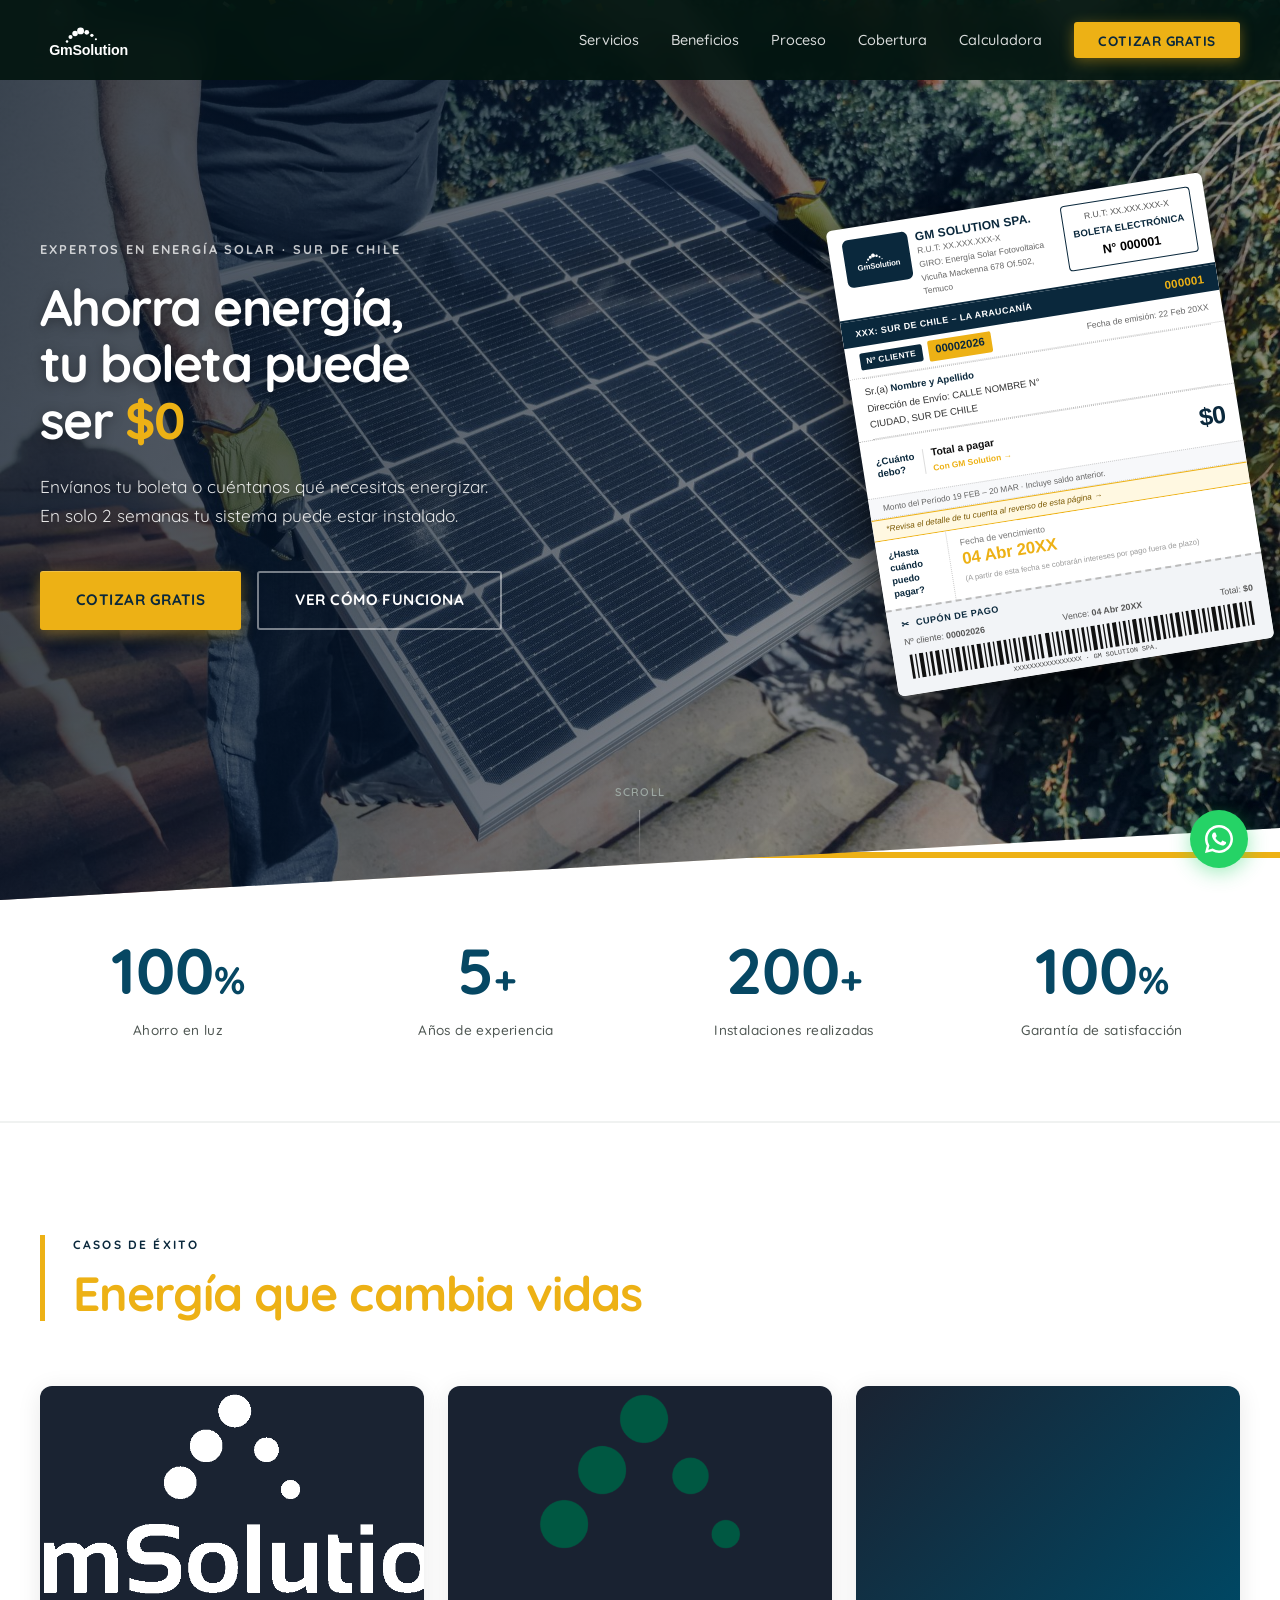
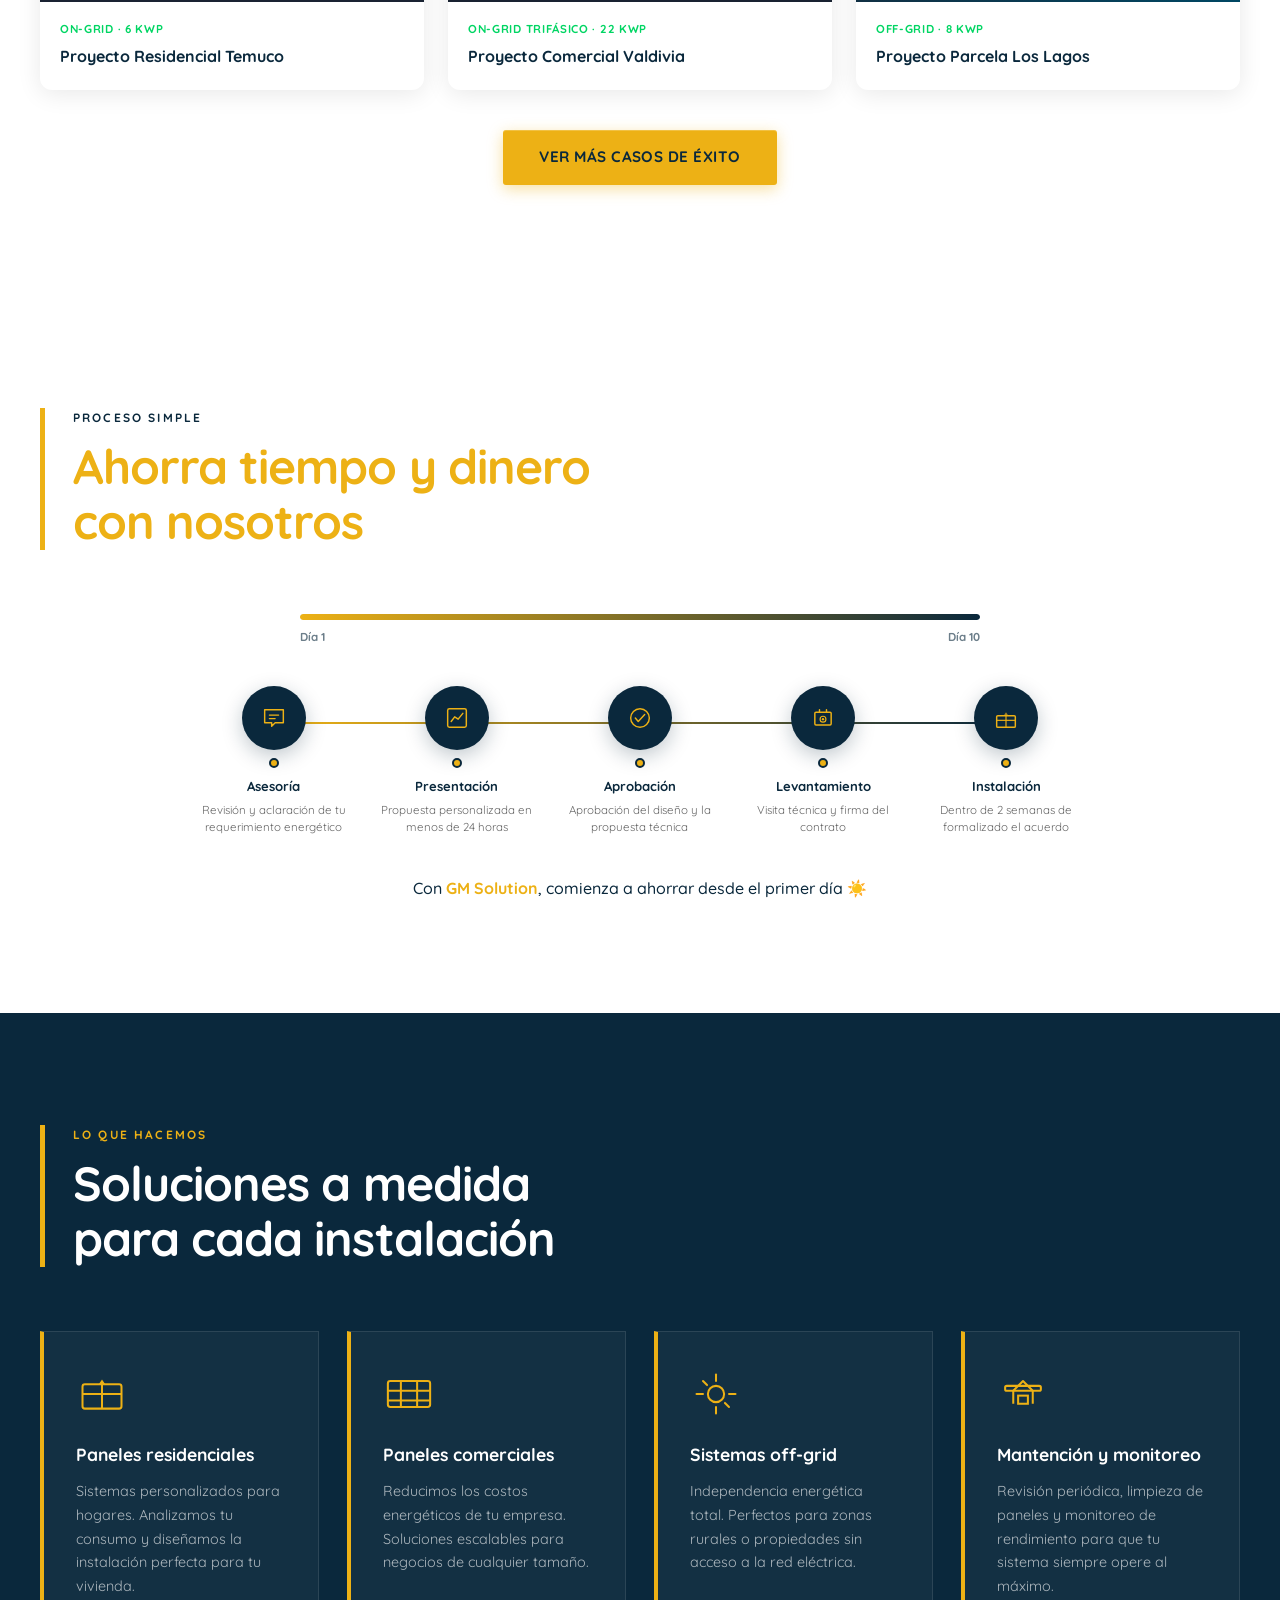
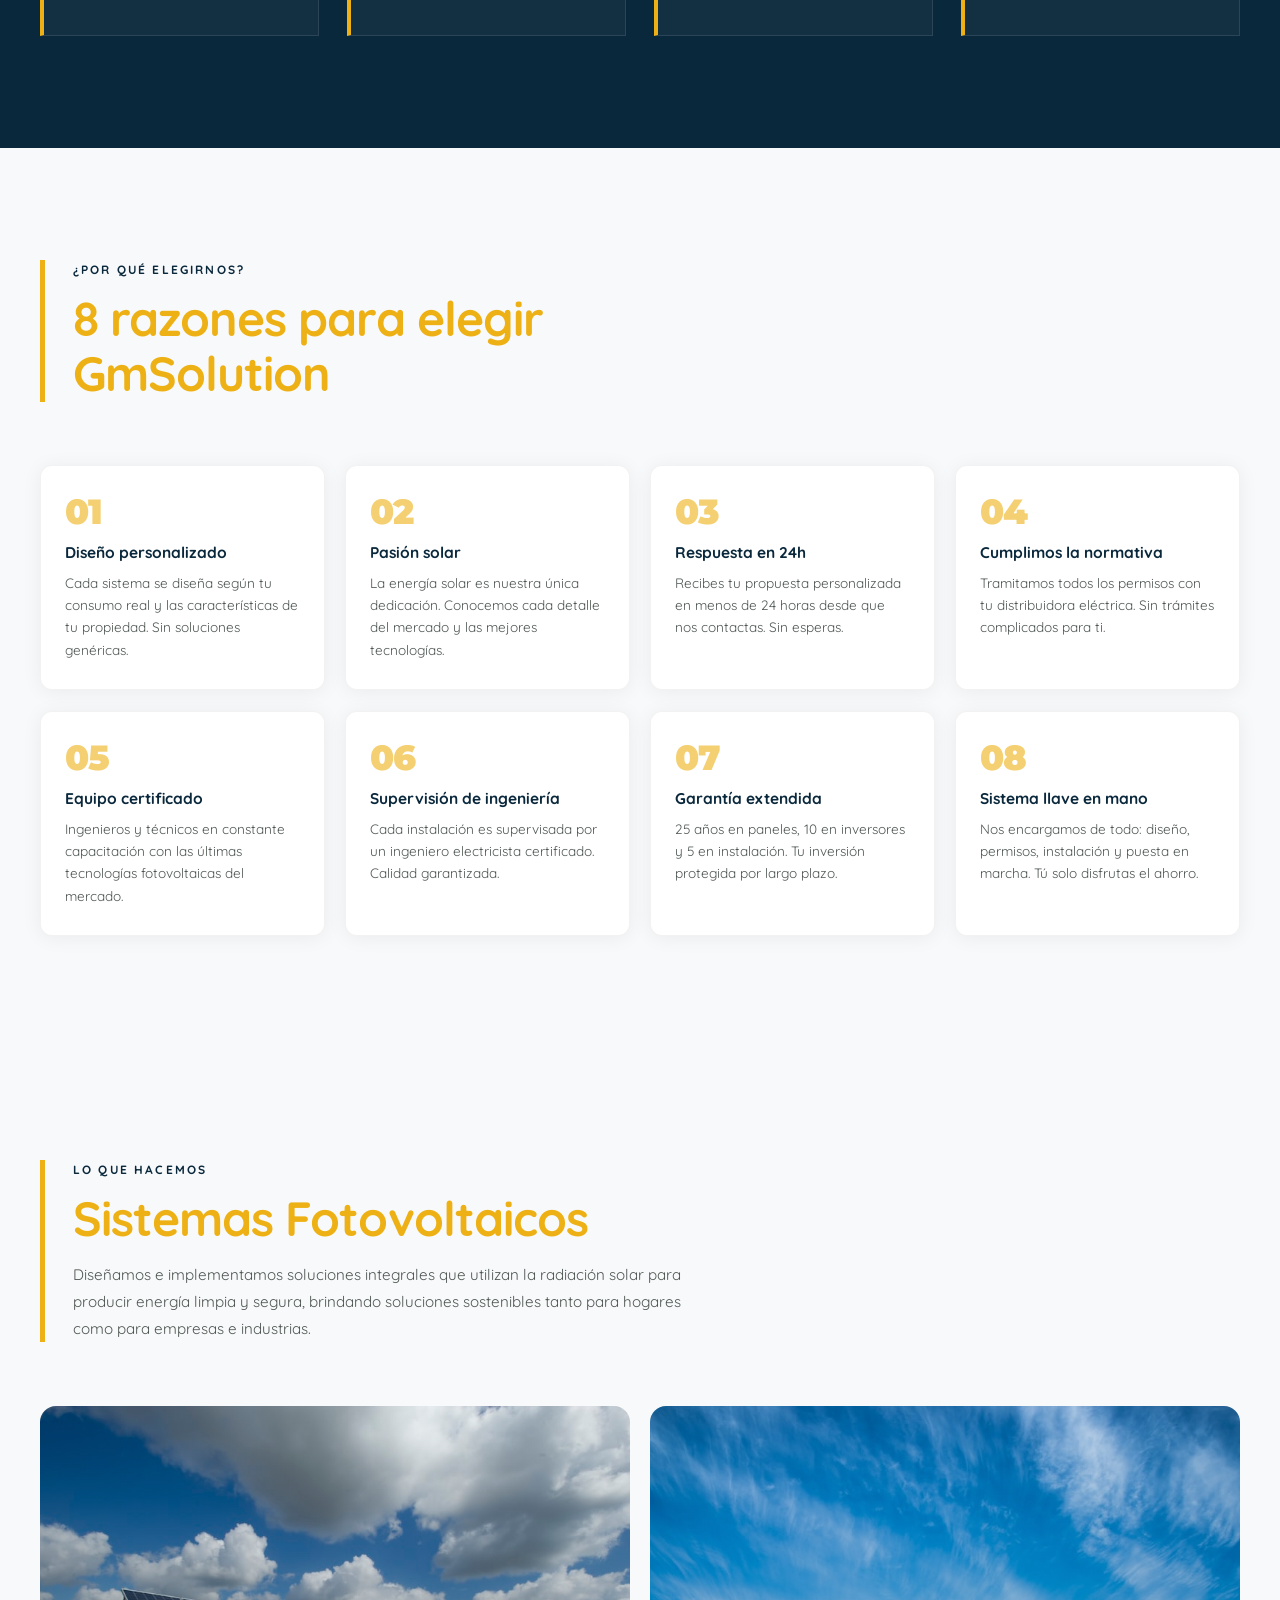
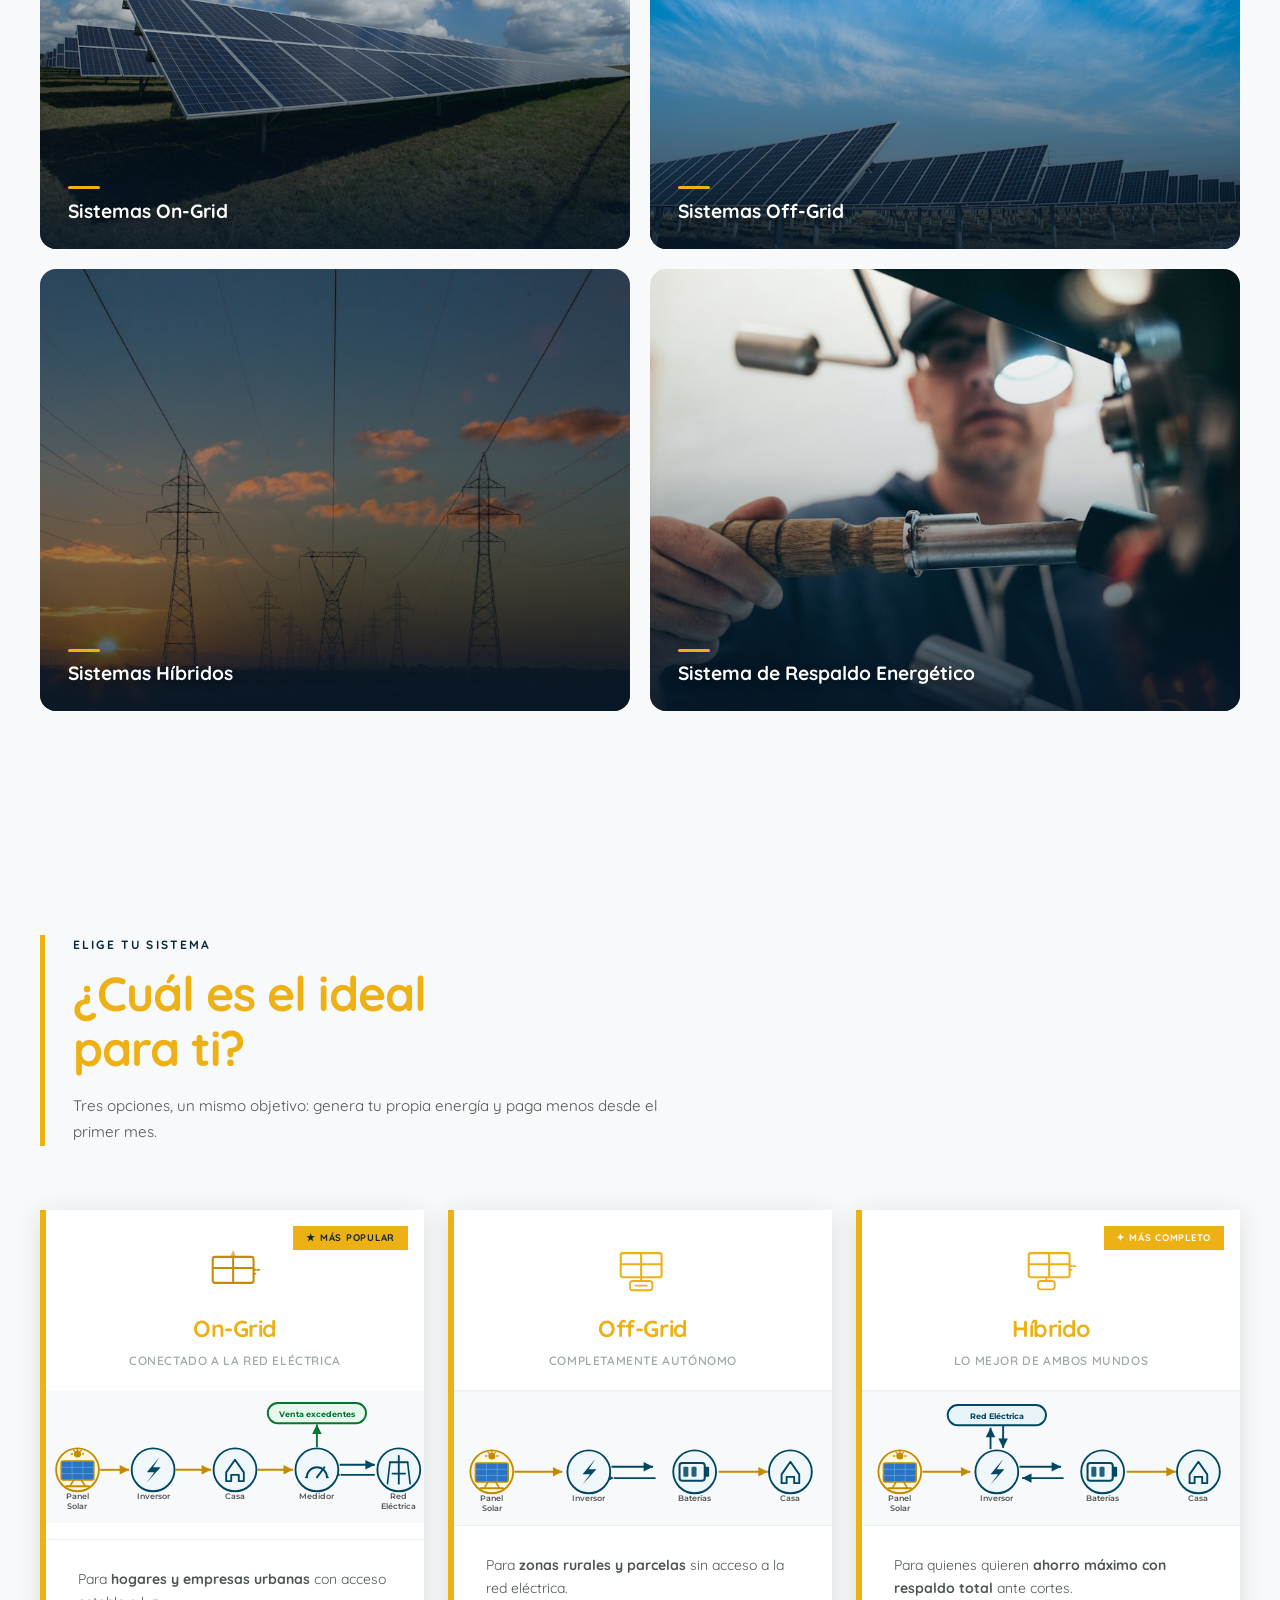
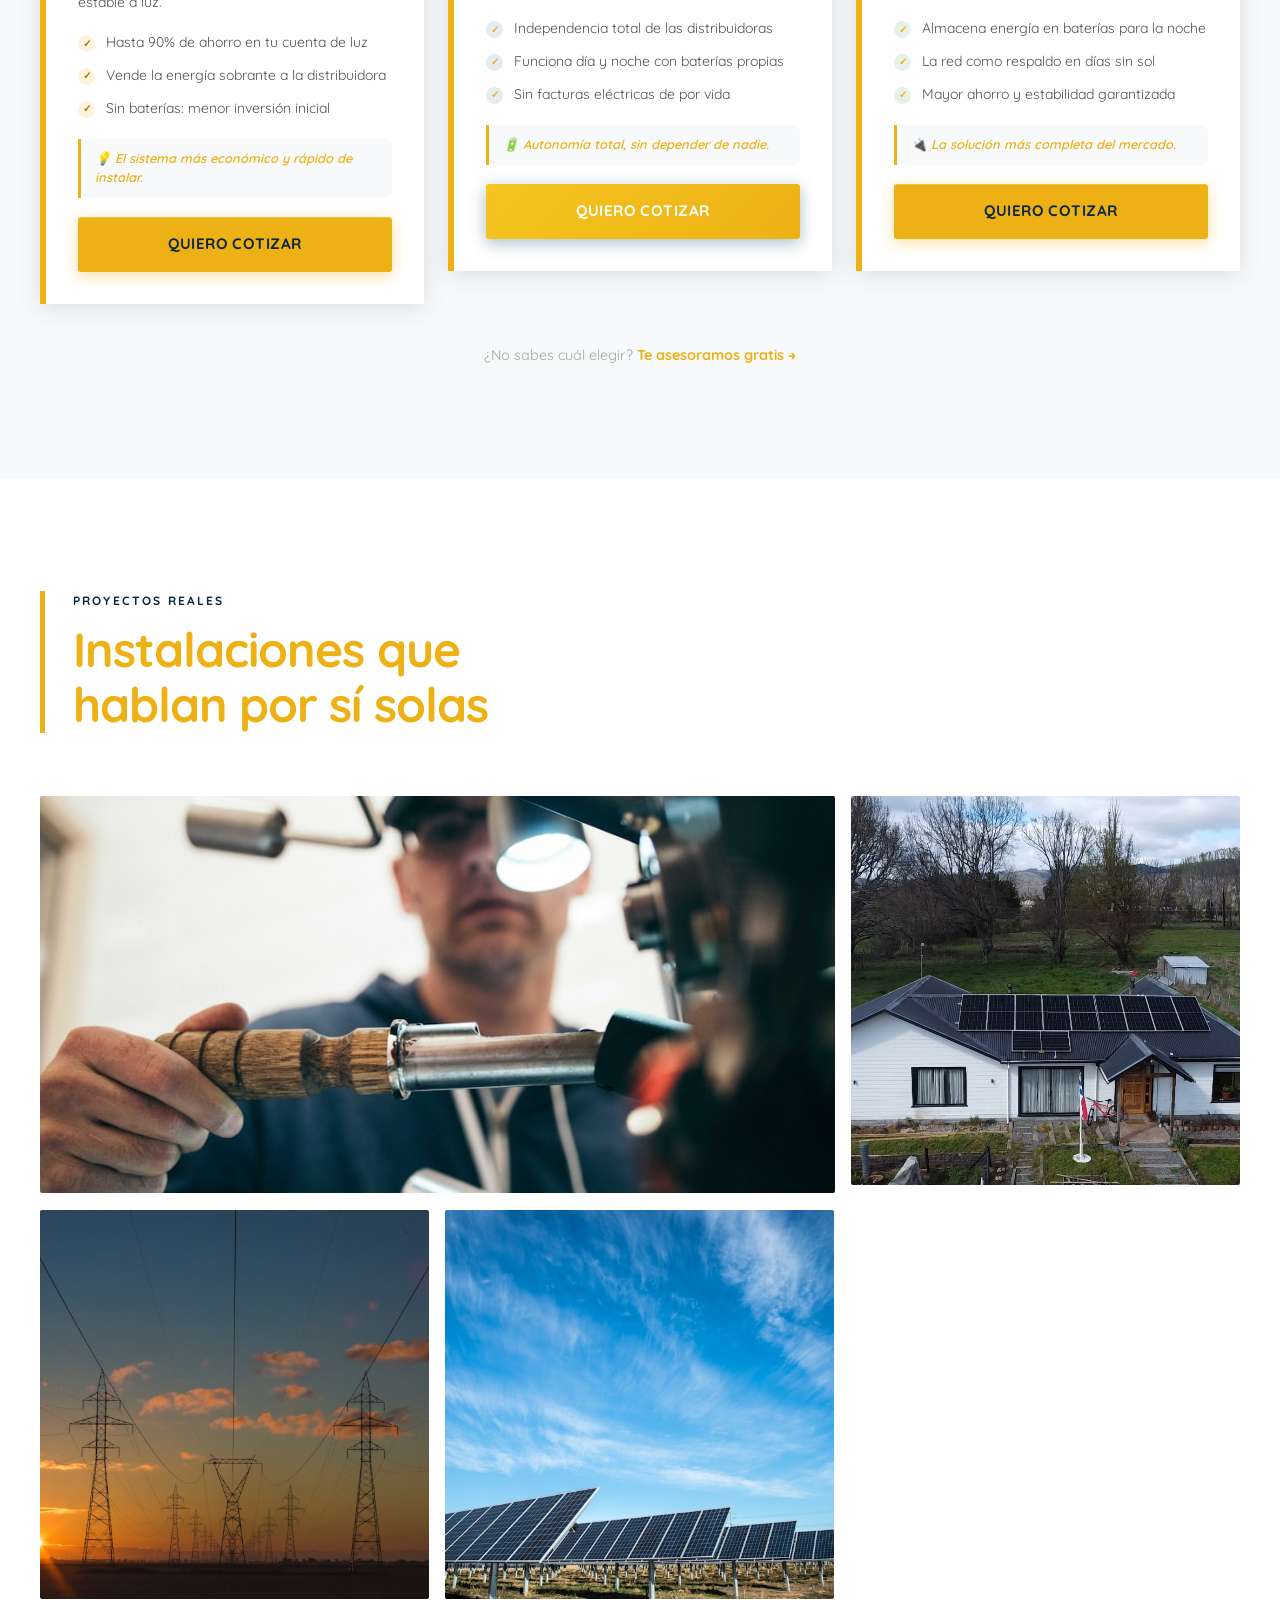
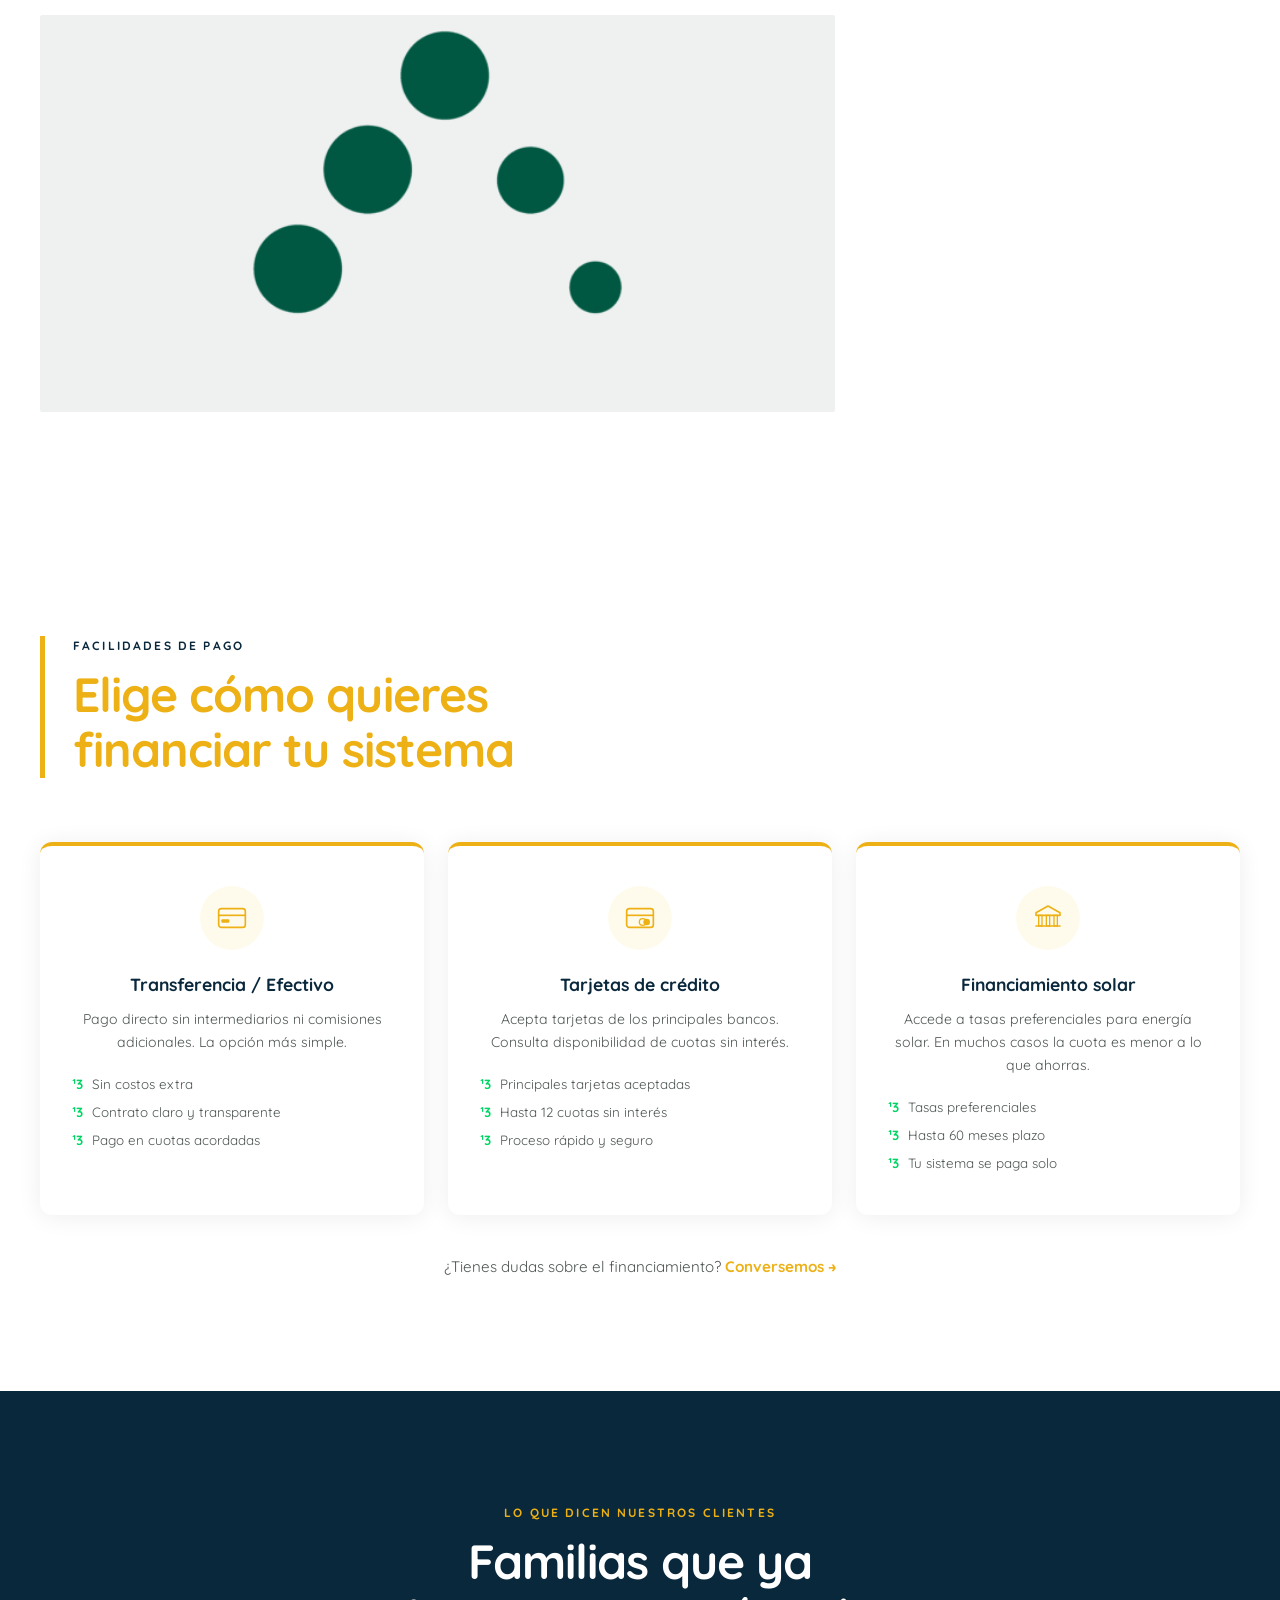
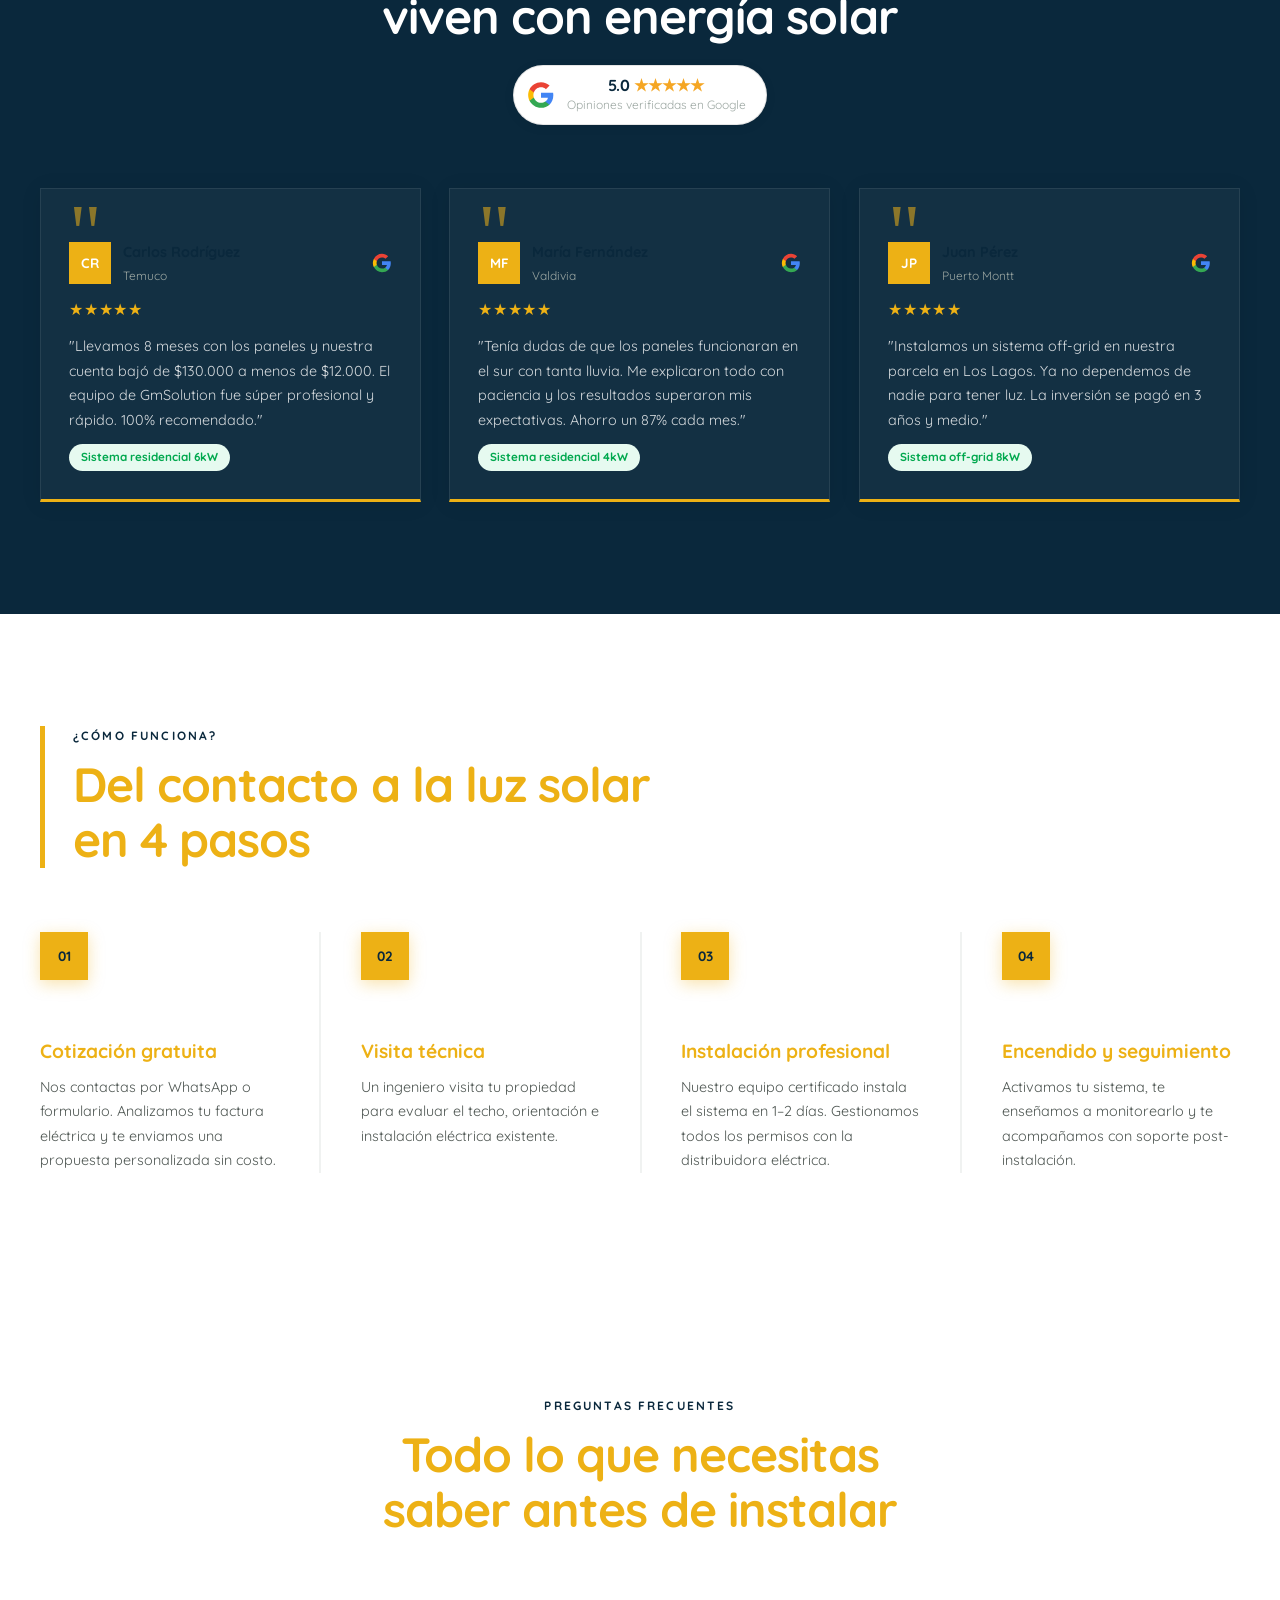
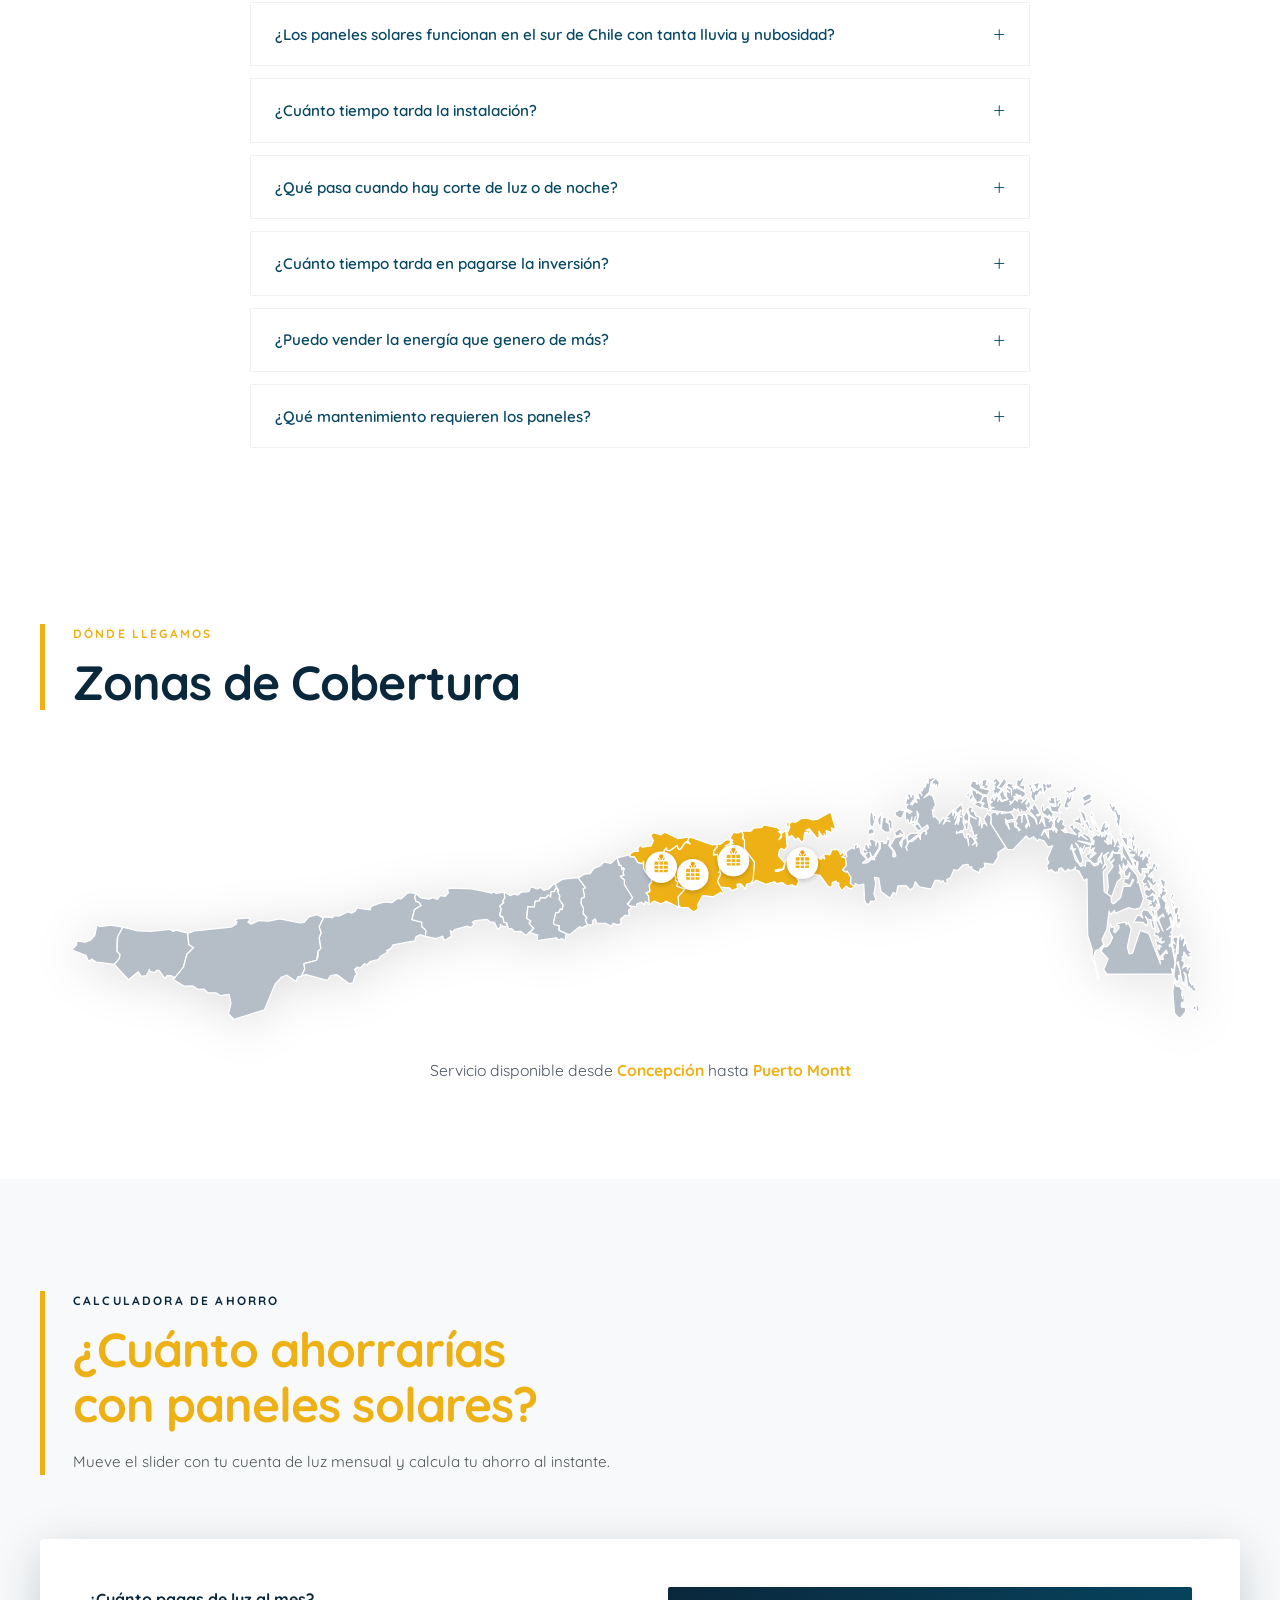
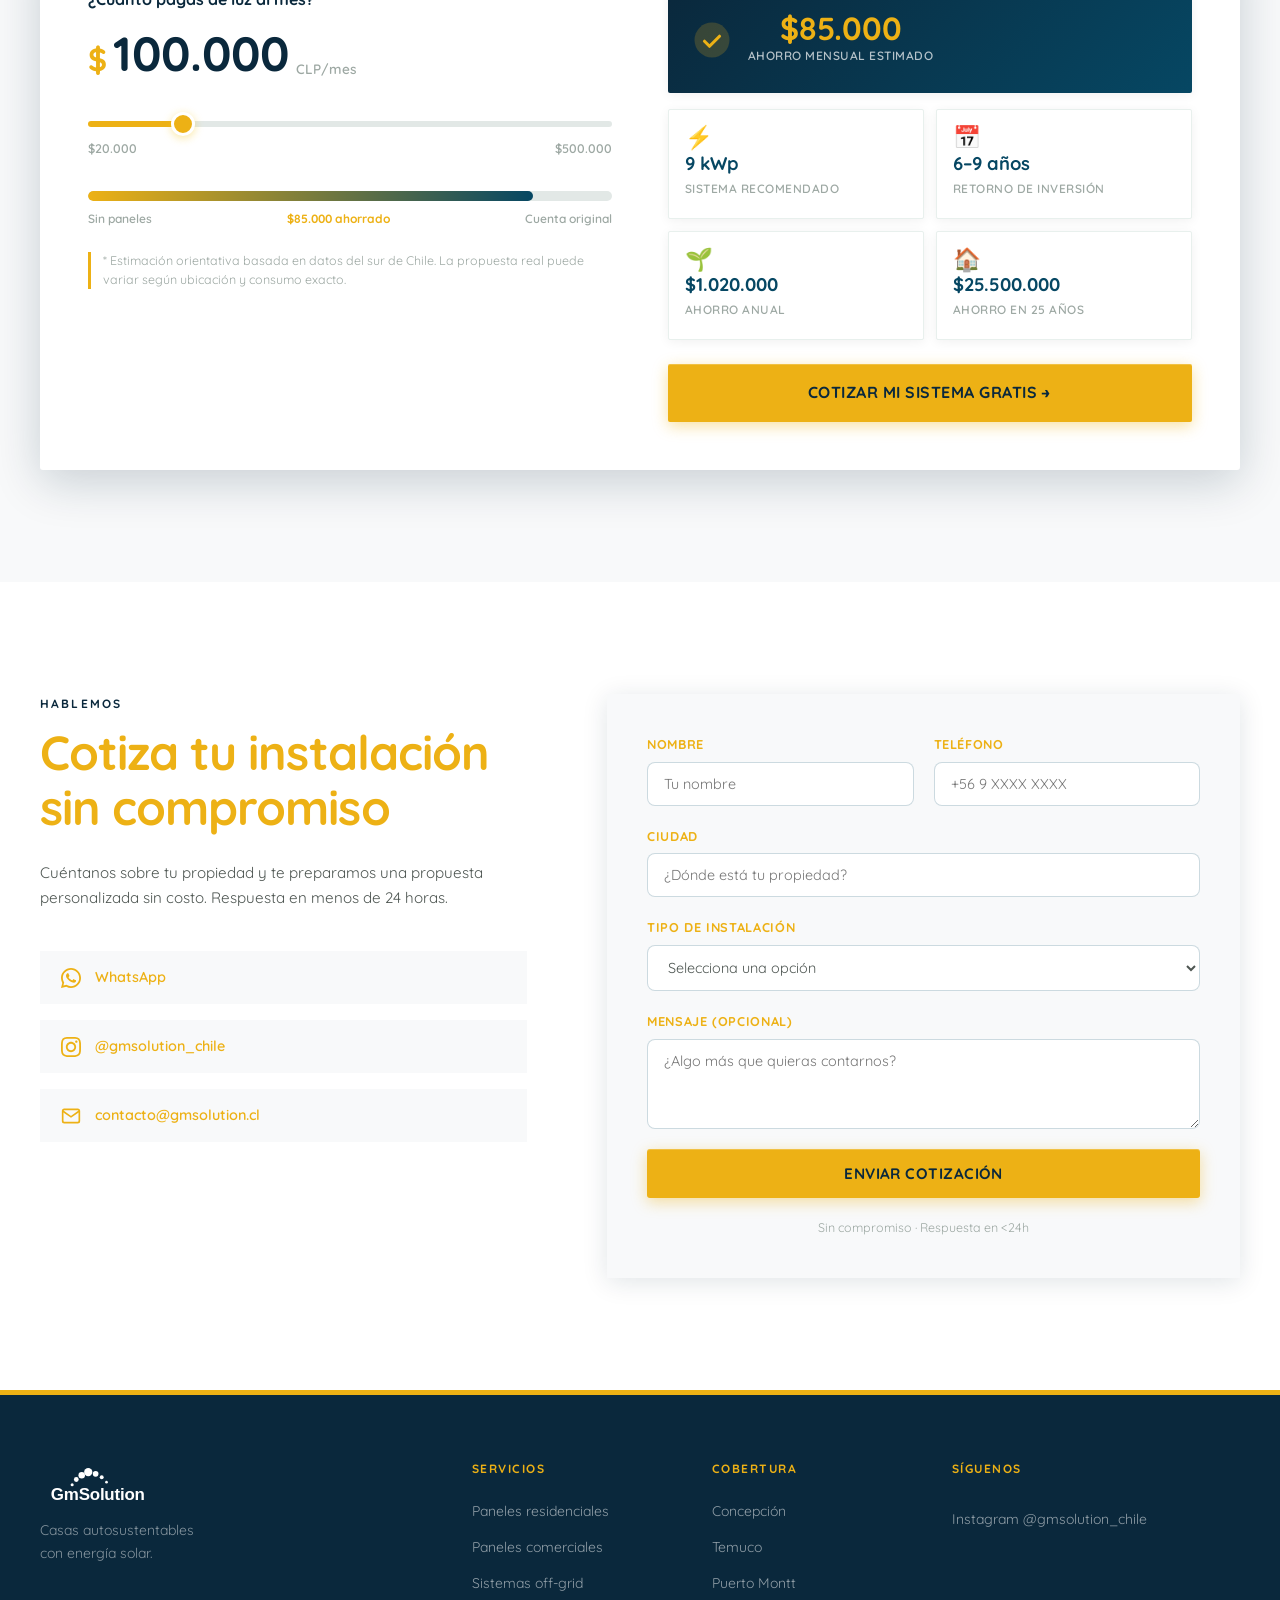
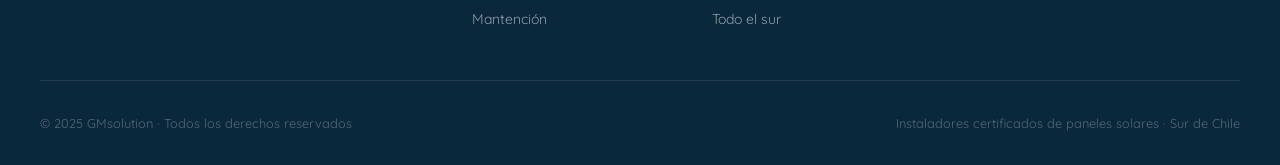
==== index.html @ f4f93ef4 "Agregar sección timeline proceso rápido debajo de casos de éxito Co-Authored-By: Claude Sonnet 4.6 <" ====
<!DOCTYPE html>
<html lang="es">
<head>
  <meta charset="UTF-8" />
  <meta name="viewport" content="width=device-width, initial-scale=1.0" />
  <title>GMsolution – Paneles Solares en el Sur de Chile</title>
  <link rel="preconnect" href="https://fonts.googleapis.com" />
  <link rel="preconnect" href="https://fonts.gstatic.com" crossorigin />
  <link href="https://fonts.googleapis.com/css2?family=Quicksand:wght@400;500;600;700&family=Montserrat:wght@300;400;600;700;900&display=swap" rel="stylesheet" />
  <link rel="stylesheet" href="styles.css" />
</head>
<body>

  <!-- NAV -->
  <nav class="nav" id="nav">
    <a href="#hero" class="nav__logo">
      <img src="assets/logo.svg" alt="GMsolution" class="nav__logo-img" />
    </a>
    <ul class="nav__links">
      <li><a href="#servicios">Servicios</a></li>
      <li><a href="#beneficios">Beneficios</a></li>
      <li><a href="#proceso">Proceso</a></li>
      <li><a href="#cobertura">Cobertura</a></li>
      <li><a href="#calculadora">Calculadora</a></li>
      <li><a href="#contacto" class="nav__cta">Cotizar gratis</a></li>
    </ul>
    <button class="nav__burger" id="burger" aria-label="Menú">
      <span></span><span></span><span></span>
    </button>
  </nav>

  <!-- MOBILE MENU -->
  <div class="mobile-menu" id="mobileMenu">
    <ul>
      <li><a href="#servicios" class="mobile-link">Servicios</a></li>
      <li><a href="#beneficios" class="mobile-link">Beneficios</a></li>
      <li><a href="#proceso" class="mobile-link">Proceso</a></li>
      <li><a href="#cobertura" class="mobile-link">Cobertura</a></li>
      <li><a href="#calculadora" class="mobile-link">Calculadora</a></li>
      <li><a href="#contacto" class="mobile-link">Cotizar gratis</a></li>
    </ul>
  </div>

  <!-- HERO -->
  <section class="hero" id="hero">
    <canvas class="hero__confetti" id="confettiCanvas"></canvas>
    <div class="hero__bg">
      <div class="hero__overlay"></div>
      <div class="hero__placeholder-img"></div>
    </div>

    <div class="hero__inner">
      <!-- Texto izquierda -->
      <div class="hero__content">
        <p class="hero__tag reveal-up">Expertos en energía solar · Sur de Chile</p>
        <h1 class="hero__title reveal-up">
          Ahorra energía,<br />
          tu boleta puede<br />
          ser <span>$0</span>
        </h1>
        <p class="hero__sub reveal-up">Envíanos tu boleta o cuéntanos qué necesitas energizar.<br />En solo 2 semanas tu sistema puede estar instalado.</p>
        <div class="hero__actions reveal-up">
          <a href="#contacto" class="btn btn--primary">Cotizar gratis</a>
          <a href="#proceso" class="btn btn--ghost">Ver cómo funciona</a>
        </div>
      </div>

      <!-- Boleta realista derecha -->
      <div class="hero__bill-side">
        <div class="bill-doc" id="billDoc">

          <!-- ENCABEZADO: logo izq | caja datos der -->
          <div class="bill-doc__head">
            <div class="bill-doc__logo-cell">
              <div class="bill-doc__logo-wrap">
                <img src="assets/logo.svg" alt="GM Solution" class="bill-doc__logo-img" />
              </div>
              <div class="bill-doc__company">
                <div class="bill-doc__company-name">GM SOLUTION SPA.</div>
                <div class="bill-doc__company-line">R.U.T: XX.XXX.XXX-X</div>
                <div class="bill-doc__company-line">GIRO: Energía Solar Fotovoltaica</div>
                <div class="bill-doc__company-line">Vicuña Mackenna 678 Of.502, Temuco</div>
              </div>
            </div>
            <div class="bill-doc__id-box">
              <div class="bill-doc__id-rut">R.U.T: XX.XXX.XXX-X</div>
              <div class="bill-doc__id-type">BOLETA ELECTRÓNICA</div>
              <div class="bill-doc__id-num">N° 000001</div>
            </div>
          </div>

          <!-- BARRA REGIÓN -->
          <div class="bill-doc__region">
            <span>XXX: SUR DE CHILE – LA ARAUCANÍA</span>
            <span class="bill-doc__region-num">000001</span>
          </div>

          <!-- FILA CLIENTE + EMISIÓN -->
          <div class="bill-doc__clientrow">
            <div class="bill-doc__clientrow-left">
              <span class="bill-doc__clientbadge">Nº CLIENTE</span>
              <span class="bill-doc__clientval">00002026</span>
            </div>
            <div class="bill-doc__clientrow-right">Fecha de emisión: 22 Feb 20XX</div>
          </div>

          <div class="bill-doc__sep"></div>

          <!-- DESTINATARIO -->
          <div class="bill-doc__recipient">
            <div>Sr.(a) <strong>Nombre y Apellido</strong></div>
            <div>Dirección de Envío: CALLE NOMBRE N°</div>
            <div>CIUDAD, SUR DE CHILE</div>
          </div>

          <div class="bill-doc__sep"></div>

          <!-- TOTAL -->
          <div class="bill-doc__total">
            <div class="bill-doc__total-q">¿Cuánto<br/>debo?</div>
            <div class="bill-doc__total-center">
              <div class="bill-doc__total-lbl">Total a pagar</div>
              <div class="bill-doc__total-sub">Con GM Solution →</div>
            </div>
            <div class="bill-doc__total-amount" id="heroCounter">$150.786</div>
          </div>

          <div class="bill-doc__period-row">
            Monto del Período 19 FEB – 20 MAR · Incluye saldo anterior.
          </div>

          <!-- NOTA AMARILLA -->
          <div class="bill-doc__yellownote">
            *Revisa el detalle de tu cuenta al reverso de esta página →
          </div>

          <!-- VENCIMIENTO -->
          <div class="bill-doc__due">
            <div class="bill-doc__due-q">¿Hasta cuándo<br/>puedo pagar?</div>
            <div class="bill-doc__due-box">
              <div class="bill-doc__due-lbl">Fecha de vencimiento</div>
              <div class="bill-doc__due-date">04 Abr 20XX</div>
              <div class="bill-doc__due-note">(A partir de esta fecha se cobrarán intereses por pago fuera de plazo)</div>
            </div>
          </div>

          <!-- CUPÓN -->
          <div class="bill-doc__coupon">
            <div class="bill-doc__coupon-title">✂ &nbsp;Cupón de pago</div>
            <div class="bill-doc__coupon-row">
              <span>Nº cliente: <strong>00002026</strong></span>
              <span>Vence: <strong>04 Abr 20XX</strong></span>
              <span>Total: <strong>$0</strong></span>
            </div>
            <svg class="bill-doc__barcode" viewBox="0 0 260 24" xmlns="http://www.w3.org/2000/svg" aria-hidden="true">
              <rect x="2" y="0" width="2" height="18" fill="#111"/><rect x="6" y="0" width="1" height="18" fill="#111"/><rect x="9" y="0" width="3" height="18" fill="#111"/><rect x="14" y="0" width="1" height="18" fill="#111"/><rect x="17" y="0" width="2" height="18" fill="#111"/><rect x="21" y="0" width="3" height="18" fill="#111"/><rect x="26" y="0" width="1" height="18" fill="#111"/><rect x="29" y="0" width="2" height="18" fill="#111"/><rect x="33" y="0" width="1" height="18" fill="#111"/><rect x="36" y="0" width="3" height="18" fill="#111"/><rect x="41" y="0" width="2" height="18" fill="#111"/><rect x="45" y="0" width="1" height="18" fill="#111"/><rect x="48" y="0" width="2" height="18" fill="#111"/><rect x="52" y="0" width="3" height="18" fill="#111"/><rect x="57" y="0" width="1" height="18" fill="#111"/><rect x="60" y="0" width="2" height="18" fill="#111"/><rect x="64" y="0" width="1" height="18" fill="#111"/><rect x="67" y="0" width="3" height="18" fill="#111"/><rect x="72" y="0" width="2" height="18" fill="#111"/><rect x="76" y="0" width="1" height="18" fill="#111"/><rect x="79" y="0" width="2" height="18" fill="#111"/><rect x="83" y="0" width="1" height="18" fill="#111"/><rect x="86" y="0" width="3" height="18" fill="#111"/><rect x="91" y="0" width="2" height="18" fill="#111"/><rect x="95" y="0" width="1" height="18" fill="#111"/><rect x="98" y="0" width="2" height="18" fill="#111"/><rect x="103" y="0" width="3" height="18" fill="#111"/><rect x="108" y="0" width="1" height="18" fill="#111"/><rect x="111" y="0" width="2" height="18" fill="#111"/><rect x="115" y="0" width="1" height="18" fill="#111"/><rect x="118" y="0" width="3" height="18" fill="#111"/><rect x="123" y="0" width="2" height="18" fill="#111"/><rect x="127" y="0" width="1" height="18" fill="#111"/><rect x="130" y="0" width="2" height="18" fill="#111"/><rect x="134" y="0" width="1" height="18" fill="#111"/><rect x="137" y="0" width="3" height="18" fill="#111"/><rect x="142" y="0" width="2" height="18" fill="#111"/><rect x="146" y="0" width="1" height="18" fill="#111"/><rect x="149" y="0" width="2" height="18" fill="#111"/><rect x="153" y="0" width="3" height="18" fill="#111"/><rect x="158" y="0" width="1" height="18" fill="#111"/><rect x="161" y="0" width="2" height="18" fill="#111"/><rect x="165" y="0" width="1" height="18" fill="#111"/><rect x="168" y="0" width="3" height="18" fill="#111"/><rect x="173" y="0" width="2" height="18" fill="#111"/><rect x="177" y="0" width="1" height="18" fill="#111"/><rect x="180" y="0" width="2" height="18" fill="#111"/><rect x="184" y="0" width="3" height="18" fill="#111"/><rect x="189" y="0" width="2" height="18" fill="#111"/><rect x="193" y="0" width="1" height="18" fill="#111"/><rect x="196" y="0" width="2" height="18" fill="#111"/><rect x="200" y="0" width="3" height="18" fill="#111"/><rect x="205" y="0" width="1" height="18" fill="#111"/><rect x="208" y="0" width="2" height="18" fill="#111"/><rect x="212" y="0" width="3" height="18" fill="#111"/><rect x="217" y="0" width="1" height="18" fill="#111"/><rect x="220" y="0" width="2" height="18" fill="#111"/><rect x="224" y="0" width="1" height="18" fill="#111"/><rect x="227" y="0" width="3" height="18" fill="#111"/><rect x="232" y="0" width="2" height="18" fill="#111"/><rect x="236" y="0" width="1" height="18" fill="#111"/><rect x="239" y="0" width="2" height="18" fill="#111"/><rect x="243" y="0" width="3" height="18" fill="#111"/><rect x="248" y="0" width="2" height="18" fill="#111"/><rect x="252" y="0" width="1" height="18" fill="#111"/><rect x="255" y="0" width="2" height="18" fill="#111"/>
              <text x="130" y="24" text-anchor="middle" font-family="monospace" font-size="5" fill="#444">XXXXXXXXXXXXXXXXX · GM SOLUTION SPA.</text>
            </svg>
          </div>

        </div>
      </div>
    </div>

    <div class="hero__scroll-hint">
      <span>Scroll</span>
      <div class="hero__scroll-line"></div>
    </div>
  </section>

  <!-- NÚMEROS -->
  <section class="stats">
    <div class="container">
      <div class="stats__grid">
        <div class="stat reveal-up">
          <span class="stat__num" data-target="100">0</span><span class="stat__unit">%</span>
          <p>Ahorro en luz</p>
        </div>
        <div class="stat reveal-up">
          <span class="stat__num" data-target="5">0</span><span class="stat__unit">+</span>
          <p>Años de experiencia</p>
        </div>
        <div class="stat reveal-up">
          <span class="stat__num" data-target="200">0</span><span class="stat__unit">+</span>
          <p>Instalaciones realizadas</p>
        </div>
        <div class="stat reveal-up">
          <span class="stat__num" data-target="100">0</span><span class="stat__unit">%</span>
          <p>Garantía de satisfacción</p>
        </div>
      </div>
    </div>
  </section>

  <!-- CASOS DE ÉXITO -->
  <section class="section casos" id="casos">
    <div class="container">
      <div class="section-header reveal-up">
        <p class="section-tag">Casos de éxito</p>
        <h2 class="section-title">Energía que cambia vidas</h2>
      </div>
      <div class="casos__grid">

        <div class="caso-card reveal-up">
          <div class="caso-card__thumb">
            <img src="assets/gallery1.png" alt="Proyecto residencial Temuco" loading="lazy" />
            <div class="caso-card__play">
              <svg viewBox="0 0 24 24" fill="currentColor" width="36" height="36"><path d="M8 5v14l11-7z"/></svg>
            </div>
          </div>
          <div class="caso-card__body">
            <p class="caso-card__tag">On-Grid · 6 kWp</p>
            <h3 class="caso-card__title">Proyecto Residencial Temuco</h3>
          </div>
        </div>

        <div class="caso-card reveal-up">
          <div class="caso-card__thumb">
            <img src="assets/gallery2.png" alt="Proyecto comercial Valdivia" loading="lazy" />
            <div class="caso-card__play">
              <svg viewBox="0 0 24 24" fill="currentColor" width="36" height="36"><path d="M8 5v14l11-7z"/></svg>
            </div>
          </div>
          <div class="caso-card__body">
            <p class="caso-card__tag">On-Grid Trifásico · 22 kWp</p>
            <h3 class="caso-card__title">Proyecto Comercial Valdivia</h3>
          </div>
        </div>

        <div class="caso-card reveal-up">
          <div class="caso-card__thumb">
            <div class="caso-card__placeholder"></div>
            <div class="caso-card__play">
              <svg viewBox="0 0 24 24" fill="currentColor" width="36" height="36"><path d="M8 5v14l11-7z"/></svg>
            </div>
          </div>
          <div class="caso-card__body">
            <p class="caso-card__tag">Off-Grid · 8 kWp</p>
            <h3 class="caso-card__title">Proyecto Parcela Los Lagos</h3>
          </div>
        </div>

      </div>
      <div class="casos__cta reveal-up">
        <a href="#contacto" class="btn btn--primary">Ver más casos de éxito</a>
      </div>
    </div>
  </section>

  <!-- TIMELINE PROCESO RÁPIDO -->
  <section class="section timeline-section" id="beneficios">
    <div class="container">
      <div class="section-header reveal-up">
        <p class="section-tag">Proceso simple</p>
        <h2 class="section-title">Ahorra tiempo y dinero<br/>con nosotros</h2>
      </div>

      <!-- Barra de días -->
      <div class="tl-bar reveal-up">
        <div class="tl-bar__track">
          <div class="tl-bar__fill"></div>
        </div>
        <div class="tl-bar__labels">
          <span>Día 1</span>
          <span>Día 10</span>
        </div>
      </div>

      <!-- Pasos -->
      <div class="tl-steps reveal-up">

        <div class="tl-step">
          <div class="tl-step__icon">
            <svg viewBox="0 0 48 48" fill="none" xmlns="http://www.w3.org/2000/svg">
              <path d="M8 10h32v22H26l-6 6v-6H8V10Z" stroke="currentColor" stroke-width="2.5" stroke-linejoin="round"/>
              <line x1="16" y1="19" x2="32" y2="19" stroke="currentColor" stroke-width="2" stroke-linecap="round"/>
              <line x1="16" y1="25" x2="26" y2="25" stroke="currentColor" stroke-width="2" stroke-linecap="round"/>
            </svg>
          </div>
          <div class="tl-step__dot"></div>
          <div class="tl-step__body">
            <h4>Asesoría</h4>
            <p>Revisión y aclaración de tu requerimiento energético</p>
          </div>
        </div>

        <div class="tl-step">
          <div class="tl-step__icon">
            <svg viewBox="0 0 48 48" fill="none" xmlns="http://www.w3.org/2000/svg">
              <rect x="8" y="8" width="32" height="32" rx="3" stroke="currentColor" stroke-width="2.5"/>
              <polyline points="14,30 20,22 26,26 34,16" stroke="currentColor" stroke-width="2.5" stroke-linecap="round" stroke-linejoin="round"/>
            </svg>
          </div>
          <div class="tl-step__dot"></div>
          <div class="tl-step__body">
            <h4>Presentación</h4>
            <p>Propuesta personalizada en menos de 24 horas</p>
          </div>
        </div>

        <div class="tl-step">
          <div class="tl-step__icon">
            <svg viewBox="0 0 48 48" fill="none" xmlns="http://www.w3.org/2000/svg">
              <circle cx="24" cy="24" r="16" stroke="currentColor" stroke-width="2.5"/>
              <polyline points="16,24 21,30 32,18" stroke="currentColor" stroke-width="2.5" stroke-linecap="round" stroke-linejoin="round"/>
            </svg>
          </div>
          <div class="tl-step__dot"></div>
          <div class="tl-step__body">
            <h4>Aprobación</h4>
            <p>Aprobación del diseño y la propuesta técnica</p>
          </div>
        </div>

        <div class="tl-step">
          <div class="tl-step__icon">
            <svg viewBox="0 0 48 48" fill="none" xmlns="http://www.w3.org/2000/svg">
              <rect x="10" y="14" width="28" height="22" rx="2" stroke="currentColor" stroke-width="2.5"/>
              <path d="M18 14v-4M30 14v-4" stroke="currentColor" stroke-width="2.5" stroke-linecap="round"/>
              <circle cx="24" cy="26" r="5" stroke="currentColor" stroke-width="2"/>
              <circle cx="24" cy="26" r="2" fill="currentColor"/>
            </svg>
          </div>
          <div class="tl-step__dot"></div>
          <div class="tl-step__body">
            <h4>Levantamiento</h4>
            <p>Visita técnica y firma del contrato</p>
          </div>
        </div>

        <div class="tl-step">
          <div class="tl-step__icon">
            <svg viewBox="0 0 48 48" fill="none" xmlns="http://www.w3.org/2000/svg">
              <rect x="8" y="20" width="32" height="20" rx="2" stroke="currentColor" stroke-width="2.5"/>
              <line x1="8" y1="28" x2="40" y2="28" stroke="currentColor" stroke-width="2"/>
              <line x1="24" y1="20" x2="24" y2="40" stroke="currentColor" stroke-width="2"/>
              <path d="M24 14L20 20H28L24 14Z" fill="currentColor" opacity=".7"/>
            </svg>
          </div>
          <div class="tl-step__dot"></div>
          <div class="tl-step__body">
            <h4>Instalación</h4>
            <p>Dentro de 2 semanas de formalizado el acuerdo</p>
          </div>
        </div>

      </div>

      <p class="tl-footer reveal-up">Con <strong>GM Solution</strong>, comienza a ahorrar desde el primer día ☀️</p>
    </div>
  </section>

  <!-- SERVICIOS -->
  <section class="section" id="servicios">
    <div class="container">
      <div class="section-header reveal-up">
        <p class="section-tag">Lo que hacemos</p>
        <h2 class="section-title">Soluciones a medida<br />para cada instalación</h2>
      </div>
      <div class="services__grid">
        <div class="service-card reveal-up">
          <div class="service-card__icon">
            <svg viewBox="0 0 64 64" fill="none" xmlns="http://www.w3.org/2000/svg">
              <rect x="8" y="20" width="48" height="30" rx="3" stroke="currentColor" stroke-width="2.5"/>
              <line x1="8" y1="32" x2="56" y2="32" stroke="currentColor" stroke-width="2.5"/>
              <line x1="32" y1="20" x2="32" y2="50" stroke="currentColor" stroke-width="2.5"/>
              <path d="M32 14L28 20H36L32 14Z" fill="currentColor"/>
            </svg>
          </div>
          <h3>Paneles residenciales</h3>
          <p>Sistemas personalizados para hogares. Analizamos tu consumo y diseñamos la instalación perfecta para tu vivienda.</p>
        </div>
        <div class="service-card reveal-up">
          <div class="service-card__icon">
            <svg viewBox="0 0 64 64" fill="none" xmlns="http://www.w3.org/2000/svg">
              <rect x="6" y="16" width="52" height="32" rx="3" stroke="currentColor" stroke-width="2.5"/>
              <line x1="6" y1="28" x2="58" y2="28" stroke="currentColor" stroke-width="2.5"/>
              <line x1="6" y1="40" x2="58" y2="40" stroke="currentColor" stroke-width="2.5"/>
              <line x1="22" y1="16" x2="22" y2="48" stroke="currentColor" stroke-width="2.5"/>
              <line x1="42" y1="16" x2="42" y2="48" stroke="currentColor" stroke-width="2.5"/>
            </svg>
          </div>
          <h3>Paneles comerciales</h3>
          <p>Reducimos los costos energéticos de tu empresa. Soluciones escalables para negocios de cualquier tamaño.</p>
        </div>
        <div class="service-card reveal-up">
          <div class="service-card__icon">
            <svg viewBox="0 0 64 64" fill="none" xmlns="http://www.w3.org/2000/svg">
              <circle cx="32" cy="32" r="10" stroke="currentColor" stroke-width="2.5"/>
              <line x1="32" y1="8" x2="32" y2="16" stroke="currentColor" stroke-width="2.5" stroke-linecap="round"/>
              <line x1="32" y1="48" x2="32" y2="56" stroke="currentColor" stroke-width="2.5" stroke-linecap="round"/>
              <line x1="8" y1="32" x2="16" y2="32" stroke="currentColor" stroke-width="2.5" stroke-linecap="round"/>
              <line x1="48" y1="32" x2="56" y2="32" stroke="currentColor" stroke-width="2.5" stroke-linecap="round"/>
              <line x1="16" y1="16" x2="21" y2="21" stroke="currentColor" stroke-width="2.5" stroke-linecap="round"/>
              <line x1="43" y1="43" x2="48" y2="48" stroke="currentColor" stroke-width="2.5" stroke-linecap="round"/>
            </svg>
          </div>
          <h3>Sistemas off-grid</h3>
          <p>Independencia energética total. Perfectos para zonas rurales o propiedades sin acceso a la red eléctrica.</p>
        </div>
        <div class="service-card reveal-up">
          <div class="service-card__icon">
            <svg viewBox="0 0 64 64" fill="none" xmlns="http://www.w3.org/2000/svg">
              <path d="M20 44V28l12-12 12 12v16" stroke="currentColor" stroke-width="2.5" stroke-linejoin="round"/>
              <rect x="26" y="34" width="12" height="10" stroke="currentColor" stroke-width="2.5"/>
              <rect x="10" y="22" width="44" height="6" rx="2" stroke="currentColor" stroke-width="2.5"/>
            </svg>
          </div>
          <h3>Mantención y monitoreo</h3>
          <p>Revisión periódica, limpieza de paneles y monitoreo de rendimiento para que tu sistema siempre opere al máximo.</p>
        </div>
      </div>
    </div>
  </section>

  <!-- ¿POR QUÉ ELEGIRNOS? -->
  <section class="section section--gray" id="porque">
    <div class="container">
      <div class="section-header reveal-up">
        <p class="section-tag">¿Por qué elegirnos?</p>
        <h2 class="section-title">8 razones para elegir<br />GmSolution</h2>
      </div>
      <div class="why__grid">
        <div class="why-card reveal-up">
          <div class="why-card__num">01</div>
          <h3>Diseño personalizado</h3>
          <p>Cada sistema se diseña según tu consumo real y las características de tu propiedad. Sin soluciones genéricas.</p>
        </div>
        <div class="why-card reveal-up">
          <div class="why-card__num">02</div>
          <h3>Pasión solar</h3>
          <p>La energía solar es nuestra única dedicación. Conocemos cada detalle del mercado y las mejores tecnologías.</p>
        </div>
        <div class="why-card reveal-up">
          <div class="why-card__num">03</div>
          <h3>Respuesta en 24h</h3>
          <p>Recibes tu propuesta personalizada en menos de 24 horas desde que nos contactas. Sin esperas.</p>
        </div>
        <div class="why-card reveal-up">
          <div class="why-card__num">04</div>
          <h3>Cumplimos la normativa</h3>
          <p>Tramitamos todos los permisos con tu distribuidora eléctrica. Sin trámites complicados para ti.</p>
        </div>
        <div class="why-card reveal-up">
          <div class="why-card__num">05</div>
          <h3>Equipo certificado</h3>
          <p>Ingenieros y técnicos en constante capacitación con las últimas tecnologías fotovoltaicas del mercado.</p>
        </div>
        <div class="why-card reveal-up">
          <div class="why-card__num">06</div>
          <h3>Supervisión de ingeniería</h3>
          <p>Cada instalación es supervisada por un ingeniero electricista certificado. Calidad garantizada.</p>
        </div>
        <div class="why-card reveal-up">
          <div class="why-card__num">07</div>
          <h3>Garantía extendida</h3>
          <p>25 años en paneles, 10 en inversores y 5 en instalación. Tu inversión protegida por largo plazo.</p>
        </div>
        <div class="why-card reveal-up">
          <div class="why-card__num">08</div>
          <h3>Sistema llave en mano</h3>
          <p>Nos encargamos de todo: diseño, permisos, instalación y puesta en marcha. Tú solo disfrutas el ahorro.</p>
        </div>
      </div>
    </div>
  </section>

  <!-- SISTEMAS FOTOVOLTAICOS -->
  <section class="section section--gray" id="fotovoltaicos">
    <div class="container">
      <div class="section-header reveal-up">
        <p class="section-tag">Lo que hacemos</p>
        <h2 class="section-title">Sistemas Fotovoltaicos</h2>
        <p class="section-desc">Diseñamos e implementamos soluciones integrales que utilizan la radiación solar para producir energía limpia y segura, brindando soluciones sostenibles tanto para hogares como para empresas e industrias.</p>
      </div>
      <div class="fotov-grid reveal-up">

        <div class="fotov-card">
          <img src="assets/solar-ongrid.jpg" alt="Sistemas On-Grid" loading="lazy"/>
          <div class="fotov-card__overlay">
            <h3 class="fotov-card__title">Sistemas On-Grid</h3>
          </div>
        </div>

        <div class="fotov-card">
          <img src="assets/solar-offgrid.jpg" alt="Sistemas Off-Grid" loading="lazy"/>
          <div class="fotov-card__overlay">
            <h3 class="fotov-card__title">Sistemas Off-Grid</h3>
          </div>
        </div>

        <div class="fotov-card">
          <img src="assets/solar-hibrido.jpg" alt="Sistemas Híbridos" loading="lazy"/>
          <div class="fotov-card__overlay">
            <h3 class="fotov-card__title">Sistemas Híbridos</h3>
          </div>
        </div>

        <div class="fotov-card">
          <img src="assets/solar-respaldo.jpg" alt="Sistema de Respaldo Energético" loading="lazy"/>
          <div class="fotov-card__overlay">
            <h3 class="fotov-card__title">Sistema de Respaldo Energético</h3>
          </div>
        </div>

      </div>
    </div>
  </section>

  <!-- SISTEMAS SOLARES -->
  <section class="section section--gray" id="sistemas">
    <div class="container">
      <div class="section-header reveal-up">
        <p class="section-tag">Elige tu sistema</p>
        <h2 class="section-title">¿Cuál es el ideal<br />para ti?</h2>
        <p class="section-desc">Tres opciones, un mismo objetivo: genera tu propia energía y paga menos desde el primer mes.</p>
      </div>
      <div class="sist-grid">

        <!-- ON-GRID -->
        <div class="sist-card sist-card--gold reveal-up">
          <div class="sist-card__pop">★ Más popular</div>
          <div class="sist-card__head">
            <div class="sist-card__icon">
              <svg viewBox="0 0 56 56" fill="none" xmlns="http://www.w3.org/2000/svg">
                <rect x="4" y="16" width="44" height="28" rx="2.5" stroke="currentColor" stroke-width="2.2"/>
                <line x1="4" y1="28" x2="48" y2="28" stroke="currentColor" stroke-width="2.2"/>
                <line x1="26" y1="16" x2="26" y2="44" stroke="currentColor" stroke-width="2.2"/>
                <path d="M26 8l-3 8h6l-3-8z" fill="currentColor" opacity=".6"/>
                <line x1="48" y1="30" x2="54" y2="30" stroke="currentColor" stroke-width="2" stroke-linecap="round" stroke-dasharray="2 2"/>
                <line x1="48" y1="34" x2="52" y2="34" stroke="currentColor" stroke-width="2" stroke-linecap="round" stroke-dasharray="2 2"/>
              </svg>
            </div>
            <h3>On-Grid</h3>
            <p>Conectado a la red eléctrica</p>
            <!-- Diagrama de flujo On-Grid -->
            <div class="sist-flow-wrap">
            <svg class="sist-flow" viewBox="0 0 300 96" fill="none" xmlns="http://www.w3.org/2000/svg" aria-label="Flujo del sistema On-Grid">
              <defs>
                <marker id="og-ag" markerWidth="7" markerHeight="7" refX="6" refY="3.5" orient="auto">
                  <path d="M1,1 L6,3.5 L1,6 Z" fill="#c48b00"/>
                </marker>
                <marker id="og-at" markerWidth="7" markerHeight="7" refX="6" refY="3.5" orient="auto">
                  <path d="M1,1 L6,3.5 L1,6 Z" fill="#004763"/>
                </marker>
                <marker id="og-atr" markerWidth="7" markerHeight="7" refX="1" refY="3.5" orient="auto">
                  <path d="M6,1 L1,3.5 L6,6 Z" fill="#004763"/>
                </marker>
                <marker id="og-agr" markerWidth="7" markerHeight="7" refX="6" refY="3.5" orient="auto">
                  <path d="M1,1 L6,3.5 L1,6 Z" fill="#06752E"/>
                </marker>
              </defs>
              <!-- Flechas -->
              <line x1="43" y1="57" x2="66" y2="57" stroke="#c48b00" stroke-width="1.5" marker-end="url(#og-ag)"/>
              <line x1="103" y1="57" x2="131" y2="57" stroke="#c48b00" stroke-width="1.5" marker-end="url(#og-ag)"/>
              <line x1="168" y1="57" x2="196" y2="57" stroke="#c48b00" stroke-width="1.5" marker-end="url(#og-ag)"/>
              <line x1="233" y1="53" x2="261" y2="53" stroke="#004763" stroke-width="1.5" marker-end="url(#og-at)"/>
              <line x1="261" y1="61" x2="234" y2="61" stroke="#004763" stroke-width="1.5" marker-end="url(#og-atr)"/>
              <line x1="215" y1="39" x2="215" y2="21" stroke="#06752E" stroke-width="1.5" marker-end="url(#og-agr)"/>
              <!-- Badge Venta de Excedentes -->
              <rect x="176" y="4" width="78" height="16" rx="8" fill="#e8f7ee" stroke="#06752E" stroke-width="1.5"/>
              <text x="215" y="15" text-anchor="middle" font-family="Montserrat,sans-serif" font-size="6" font-weight="700" fill="#06752E">Venta excedentes</text>
              <!-- Panel Solar (cx=25) -->
              <circle cx="25" cy="57" r="17" fill="#fff8e1" stroke="#c48b00" stroke-width="1.5"/>
              <circle cx="25" cy="44.5" r="2.8" fill="#c48b00"/>
              <line x1="25" y1="40.5" x2="25" y2="41.4" stroke="#c48b00" stroke-width="1.1" stroke-linecap="round"/>
              <line x1="29" y1="44.5" x2="29.9" y2="44.5" stroke="#c48b00" stroke-width="1.1" stroke-linecap="round"/>
              <line x1="21" y1="44.5" x2="20.1" y2="44.5" stroke="#c48b00" stroke-width="1.1" stroke-linecap="round"/>
              <line x1="27.4" y1="42.1" x2="28.1" y2="41.4" stroke="#c48b00" stroke-width="1" stroke-linecap="round"/>
              <line x1="22.6" y1="42.1" x2="21.9" y2="41.4" stroke="#c48b00" stroke-width="1" stroke-linecap="round"/>
              <rect x="12" y="50" width="26" height="15" rx="1.5" fill="#1565c0" fill-opacity=".9" stroke="#c48b00" stroke-width="1.2"/>
              <line x1="12" y1="55" x2="38" y2="55" stroke="#5ba3e8" stroke-width=".7" opacity=".9"/>
              <line x1="12" y1="60" x2="38" y2="60" stroke="#5ba3e8" stroke-width=".7" opacity=".9"/>
              <line x1="20.7" y1="50" x2="20.7" y2="65" stroke="#5ba3e8" stroke-width=".7" opacity=".9"/>
              <line x1="29.3" y1="50" x2="29.3" y2="65" stroke="#5ba3e8" stroke-width=".7" opacity=".9"/>
              <line x1="22" y1="65" x2="19" y2="70" stroke="#c48b00" stroke-width="1.3" stroke-linecap="round"/>
              <line x1="28" y1="65" x2="31" y2="70" stroke="#c48b00" stroke-width="1.3" stroke-linecap="round"/>
              <line x1="16" y1="70" x2="34" y2="70" stroke="#c48b00" stroke-width="1.5" stroke-linecap="round"/>
              <!-- Inversor (cx=85) -->
              <circle cx="85" cy="57" r="17" fill="#f0f7fa" stroke="#004763" stroke-width="1.5"/>
              <path d="M90 47 L80 59 L86 59 L80 67 L91 55 L85 55 Z" fill="#004763"/>
              <!-- Casa (cx=150) -->
              <circle cx="150" cy="57" r="17" fill="#f0f7fa" stroke="#004763" stroke-width="1.5"/>
              <path d="M143 59 L150 49 L157 59 L157 66 L153 66 L153 61 L147 61 L147 66 L143 66 Z" fill="none" stroke="#004763" stroke-width="1.5" stroke-linejoin="round" stroke-linecap="round"/>
              <!-- Medidor (cx=215) -->
              <circle cx="215" cy="57" r="17" fill="#f0f7fa" stroke="#004763" stroke-width="1.5"/>
              <path d="M207 63 A8 8 0 0 1 223 63" fill="none" stroke="#004763" stroke-width="1.5" stroke-linecap="round"/>
              <line x1="215" y1="63" x2="221" y2="55" stroke="#004763" stroke-width="1.5" stroke-linecap="round"/>
              <line x1="207" y1="63" x2="206" y2="63" stroke="#004763" stroke-width="1" stroke-linecap="round"/>
              <line x1="223" y1="63" x2="224" y2="63" stroke="#004763" stroke-width="1" stroke-linecap="round"/>
              <!-- Red Eléctrica (cx=280) -->
              <circle cx="280" cy="57" r="17" fill="#f0f7fa" stroke="#004763" stroke-width="1.5"/>
              <line x1="280" y1="46" x2="280" y2="68" stroke="#004763" stroke-width="1.5" stroke-linecap="round"/>
              <line x1="273" y1="51" x2="287" y2="51" stroke="#004763" stroke-width="1.5" stroke-linecap="round"/>
              <line x1="275" y1="60" x2="285" y2="60" stroke="#004763" stroke-width="1.5" stroke-linecap="round"/>
              <line x1="273" y1="51" x2="271" y2="68" stroke="#004763" stroke-width="1.3" stroke-linecap="round"/>
              <line x1="287" y1="51" x2="289" y2="68" stroke="#004763" stroke-width="1.3" stroke-linecap="round"/>
              <!-- Etiquetas -->
              <text x="25" y="80" text-anchor="middle" font-family="Montserrat,sans-serif" font-size="6.5" font-weight="600" fill="#555">Panel</text>
              <text x="25" y="88" text-anchor="middle" font-family="Montserrat,sans-serif" font-size="6.5" font-weight="600" fill="#555">Solar</text>
              <text x="85" y="80" text-anchor="middle" font-family="Montserrat,sans-serif" font-size="6.5" font-weight="600" fill="#555">Inversor</text>
              <text x="150" y="80" text-anchor="middle" font-family="Montserrat,sans-serif" font-size="6.5" font-weight="600" fill="#555">Casa</text>
              <text x="215" y="80" text-anchor="middle" font-family="Montserrat,sans-serif" font-size="6.5" font-weight="600" fill="#555">Medidor</text>
              <text x="280" y="80" text-anchor="middle" font-family="Montserrat,sans-serif" font-size="6.5" font-weight="600" fill="#555">Red</text>
              <text x="280" y="88" text-anchor="middle" font-family="Montserrat,sans-serif" font-size="6.5" font-weight="600" fill="#555">Eléctrica</text>
            </svg>
            </div>
          </div>
          <div class="sist-card__body">
            <p class="sist-card__ideal">Para <strong>hogares y empresas urbanas</strong> con acceso estable a luz.</p>
            <ul class="sist-card__list">
              <li>Hasta 90% de ahorro en tu cuenta de luz</li>
              <li>Vende la energía sobrante a la distribuidora</li>
              <li>Sin baterías: menor inversión inicial</li>
            </ul>
            <p class="sist-card__note">💡 El sistema más económico y rápido de instalar.</p>
            <a href="#contacto" class="btn btn--primary btn--full">Quiero cotizar</a>
          </div>
        </div>

        <!-- OFF-GRID + HÍBRIDO -->

        <!-- OFF-GRID -->
        <div class="sist-card sist-card--teal reveal-up">
          <div class="sist-card__head">
            <div class="sist-card__icon">
              <svg viewBox="0 0 56 56" fill="none" xmlns="http://www.w3.org/2000/svg">
                <rect x="4" y="12" width="44" height="26" rx="2.5" stroke="currentColor" stroke-width="2.2"/>
                <line x1="4" y1="24" x2="48" y2="24" stroke="currentColor" stroke-width="2.2"/>
                <line x1="26" y1="12" x2="26" y2="38" stroke="currentColor" stroke-width="2.2"/>
                <rect x="14" y="42" width="24" height="10" rx="3" stroke="currentColor" stroke-width="2"/>
                <line x1="26" y1="38" x2="26" y2="42" stroke="currentColor" stroke-width="2"/>
                <line x1="20" y1="47" x2="32" y2="47" stroke="currentColor" stroke-width="2" stroke-linecap="round"/>
              </svg>
            </div>
            <h3>Off-Grid</h3>
            <p>Completamente autónomo</p>
          </div>
          <!-- Diagrama de flujo Off-Grid -->
          <div class="sist-flow-wrap">
          <svg class="sist-flow" viewBox="0 0 300 96" fill="none" xmlns="http://www.w3.org/2000/svg" aria-label="Flujo del sistema Off-Grid">
            <defs>
              <marker id="ofg-ag" markerWidth="7" markerHeight="7" refX="6" refY="3.5" orient="auto">
                <path d="M1,1 L6,3.5 L1,6 Z" fill="#c48b00"/>
              </marker>
              <marker id="ofg-at" markerWidth="7" markerHeight="7" refX="6" refY="3.5" orient="auto">
                <path d="M1,1 L6,3.5 L1,6 Z" fill="#004763"/>
              </marker>
              <marker id="ofg-atr" markerWidth="7" markerHeight="7" refX="1" refY="3.5" orient="auto">
                <path d="M6,1 L1,3.5 L6,6 Z" fill="#004763"/>
              </marker>
            </defs>
            <!-- Flechas -->
            <line x1="48" y1="57" x2="86" y2="57" stroke="#c48b00" stroke-width="1.5" marker-end="url(#ofg-ag)"/>
            <line x1="125" y1="53" x2="158" y2="53" stroke="#004763" stroke-width="1.5" marker-end="url(#ofg-at)"/>
            <line x1="160" y1="62" x2="127" y2="62" stroke="#004763" stroke-width="1.5" marker-end="url(#ofg-atr)"/>
            <line x1="210" y1="57" x2="249" y2="57" stroke="#c48b00" stroke-width="1.5" marker-end="url(#ofg-ag)"/>
            <!-- Panel Solar (cx=30) -->
            <circle cx="30" cy="57" r="17" fill="#fff8e1" stroke="#c48b00" stroke-width="1.5"/>
            <circle cx="30" cy="44.5" r="2.8" fill="#c48b00"/>
            <line x1="30" y1="40.5" x2="30" y2="41.4" stroke="#c48b00" stroke-width="1.1" stroke-linecap="round"/>
            <line x1="34" y1="44.5" x2="34.9" y2="44.5" stroke="#c48b00" stroke-width="1.1" stroke-linecap="round"/>
            <line x1="26" y1="44.5" x2="25.1" y2="44.5" stroke="#c48b00" stroke-width="1.1" stroke-linecap="round"/>
            <line x1="32.4" y1="42.1" x2="33.1" y2="41.4" stroke="#c48b00" stroke-width="1" stroke-linecap="round"/>
            <line x1="27.6" y1="42.1" x2="26.9" y2="41.4" stroke="#c48b00" stroke-width="1" stroke-linecap="round"/>
            <rect x="17" y="50" width="26" height="15" rx="1.5" fill="#1565c0" fill-opacity=".9" stroke="#c48b00" stroke-width="1.2"/>
            <line x1="17" y1="55" x2="43" y2="55" stroke="#5ba3e8" stroke-width=".7" opacity=".9"/>
            <line x1="17" y1="60" x2="43" y2="60" stroke="#5ba3e8" stroke-width=".7" opacity=".9"/>
            <line x1="25.7" y1="50" x2="25.7" y2="65" stroke="#5ba3e8" stroke-width=".7" opacity=".9"/>
            <line x1="34.3" y1="50" x2="34.3" y2="65" stroke="#5ba3e8" stroke-width=".7" opacity=".9"/>
            <line x1="27" y1="65" x2="24" y2="70" stroke="#c48b00" stroke-width="1.3" stroke-linecap="round"/>
            <line x1="33" y1="65" x2="36" y2="70" stroke="#c48b00" stroke-width="1.3" stroke-linecap="round"/>
            <line x1="21" y1="70" x2="39" y2="70" stroke="#c48b00" stroke-width="1.5" stroke-linecap="round"/>
            <!-- Inversor (cx=107) -->
            <circle cx="107" cy="57" r="17" fill="#f0f7fa" stroke="#004763" stroke-width="1.5"/>
            <path d="M112 47 L102 59 L108 59 L102 67 L113 55 L107 55 Z" fill="#004763"/>
            <!-- Baterías (cx=191) -->
            <circle cx="191" cy="57" r="17" fill="#f0f7fa" stroke="#004763" stroke-width="1.5"/>
            <rect x="179" y="50" width="20" height="14" rx="2" fill="none" stroke="#004763" stroke-width="1.6"/>
            <rect x="199" y="53" width="3.5" height="8" rx="1" fill="#004763"/>
            <rect x="182" y="53" width="4" height="8" rx="1" fill="#004763" opacity=".85"/>
            <rect x="188.5" y="53" width="4" height="8" rx="1" fill="#004763" opacity=".85"/>
            <!-- Casa (cx=267) -->
            <circle cx="267" cy="57" r="17" fill="#f0f7fa" stroke="#004763" stroke-width="1.5"/>
            <path d="M260 59 L267 49 L274 59 L274 66 L270 66 L270 61 L264 61 L264 66 L260 66 Z" fill="none" stroke="#004763" stroke-width="1.5" stroke-linejoin="round" stroke-linecap="round"/>
            <!-- Etiquetas -->
            <text x="30" y="80" text-anchor="middle" font-family="Montserrat,sans-serif" font-size="6.5" font-weight="600" fill="#555">Panel</text>
            <text x="30" y="88" text-anchor="middle" font-family="Montserrat,sans-serif" font-size="6.5" font-weight="600" fill="#555">Solar</text>
            <text x="107" y="80" text-anchor="middle" font-family="Montserrat,sans-serif" font-size="6.5" font-weight="600" fill="#555">Inversor</text>
            <text x="191" y="80" text-anchor="middle" font-family="Montserrat,sans-serif" font-size="6.5" font-weight="600" fill="#555">Baterías</text>
            <text x="267" y="80" text-anchor="middle" font-family="Montserrat,sans-serif" font-size="6.5" font-weight="600" fill="#555">Casa</text>
          </svg>
          </div>
          <div class="sist-card__body">
            <p class="sist-card__ideal">Para <strong>zonas rurales y parcelas</strong> sin acceso a la red eléctrica.</p>
            <ul class="sist-card__list">
              <li>Independencia total de las distribuidoras</li>
              <li>Funciona día y noche con baterías propias</li>
              <li>Sin facturas eléctricas de por vida</li>
            </ul>
            <p class="sist-card__note">🔋 Autonomía total, sin depender de nadie.</p>
            <a href="#contacto" class="btn btn--teal btn--full">Quiero cotizar</a>
          </div>
        </div>

        <!-- HÍBRIDO -->
        <div class="sist-card sist-card--green reveal-up">
          <div class="sist-card__pop sist-card__pop--green">✦ Más completo</div>
          <div class="sist-card__head">
            <div class="sist-card__icon">
              <svg viewBox="0 0 56 56" fill="none" xmlns="http://www.w3.org/2000/svg">
                <rect x="4" y="12" width="44" height="26" rx="2.5" stroke="currentColor" stroke-width="2.2"/>
                <line x1="4" y1="24" x2="48" y2="24" stroke="currentColor" stroke-width="2.2"/>
                <line x1="26" y1="12" x2="26" y2="38" stroke="currentColor" stroke-width="2.2"/>
                <rect x="14" y="42" width="18" height="9" rx="3" stroke="currentColor" stroke-width="2"/>
                <line x1="23" y1="38" x2="23" y2="42" stroke="currentColor" stroke-width="2"/>
                <line x1="48" y1="26" x2="54" y2="26" stroke="currentColor" stroke-width="2" stroke-linecap="round" stroke-dasharray="2 2"/>
                <line x1="48" y1="30" x2="52" y2="30" stroke="currentColor" stroke-width="2" stroke-linecap="round" stroke-dasharray="2 2"/>
              </svg>
            </div>
            <h3>Híbrido</h3>
            <p>Lo mejor de ambos mundos</p>
          </div>
          <!-- Diagrama de flujo Híbrido -->
          <div class="sist-flow-wrap">
          <svg class="sist-flow" viewBox="0 0 300 96" fill="none" xmlns="http://www.w3.org/2000/svg" aria-label="Flujo del sistema Híbrido">
            <defs>
              <marker id="hib-ag" markerWidth="7" markerHeight="7" refX="6" refY="3.5" orient="auto">
                <path d="M1,1 L6,3.5 L1,6 Z" fill="#c48b00"/>
              </marker>
              <marker id="hib-at" markerWidth="7" markerHeight="7" refX="6" refY="3.5" orient="auto">
                <path d="M1,1 L6,3.5 L1,6 Z" fill="#004763"/>
              </marker>
            </defs>
            <!-- Flechas horizontales -->
            <line x1="48" y1="57" x2="86" y2="57" stroke="#c48b00" stroke-width="1.5" marker-end="url(#hib-ag)"/>
            <line x1="125" y1="53" x2="158" y2="53" stroke="#004763" stroke-width="1.5" marker-end="url(#hib-at)"/>
            <line x1="160" y1="62" x2="127" y2="62" stroke="#004763" stroke-width="1.5" marker-end="url(#hib-at)"/>
            <line x1="210" y1="57" x2="249" y2="57" stroke="#c48b00" stroke-width="1.5" marker-end="url(#hib-ag)"/>
            <!-- Flechas verticales Inversor ↕ Red Eléctrica -->
            <line x1="102" y1="39" x2="102" y2="22" stroke="#004763" stroke-width="1.5" marker-end="url(#hib-at)"/>
            <line x1="112" y1="20" x2="112" y2="38" stroke="#004763" stroke-width="1.5" marker-end="url(#hib-at)"/>
            <!-- Badge Red Eléctrica -->
            <rect x="68" y="4" width="78" height="16" rx="8" fill="#e8f3f7" stroke="#004763" stroke-width="1.5"/>
            <text x="107" y="15" text-anchor="middle" font-family="Montserrat,sans-serif" font-size="6" font-weight="700" fill="#004763">Red Eléctrica</text>
            <!-- Panel Solar (cx=30) -->
            <circle cx="30" cy="57" r="17" fill="#fff8e1" stroke="#c48b00" stroke-width="1.5"/>
            <circle cx="30" cy="44.5" r="2.8" fill="#c48b00"/>
            <line x1="30" y1="40.5" x2="30" y2="41.4" stroke="#c48b00" stroke-width="1.1" stroke-linecap="round"/>
            <line x1="34" y1="44.5" x2="34.9" y2="44.5" stroke="#c48b00" stroke-width="1.1" stroke-linecap="round"/>
            <line x1="26" y1="44.5" x2="25.1" y2="44.5" stroke="#c48b00" stroke-width="1.1" stroke-linecap="round"/>
            <line x1="32.4" y1="42.1" x2="33.1" y2="41.4" stroke="#c48b00" stroke-width="1" stroke-linecap="round"/>
            <line x1="27.6" y1="42.1" x2="26.9" y2="41.4" stroke="#c48b00" stroke-width="1" stroke-linecap="round"/>
            <rect x="17" y="50" width="26" height="15" rx="1.5" fill="#1565c0" fill-opacity=".9" stroke="#c48b00" stroke-width="1.2"/>
            <line x1="17" y1="55" x2="43" y2="55" stroke="#5ba3e8" stroke-width=".7" opacity=".9"/>
            <line x1="17" y1="60" x2="43" y2="60" stroke="#5ba3e8" stroke-width=".7" opacity=".9"/>
            <line x1="25.7" y1="50" x2="25.7" y2="65" stroke="#5ba3e8" stroke-width=".7" opacity=".9"/>
            <line x1="34.3" y1="50" x2="34.3" y2="65" stroke="#5ba3e8" stroke-width=".7" opacity=".9"/>
            <line x1="27" y1="65" x2="24" y2="70" stroke="#c48b00" stroke-width="1.3" stroke-linecap="round"/>
            <line x1="33" y1="65" x2="36" y2="70" stroke="#c48b00" stroke-width="1.3" stroke-linecap="round"/>
            <line x1="21" y1="70" x2="39" y2="70" stroke="#c48b00" stroke-width="1.5" stroke-linecap="round"/>
            <!-- Inversor (cx=107) -->
            <circle cx="107" cy="57" r="17" fill="#f0f7fa" stroke="#004763" stroke-width="1.5"/>
            <path d="M112 47 L102 59 L108 59 L102 67 L113 55 L107 55 Z" fill="#004763"/>
            <!-- Baterías (cx=191) -->
            <circle cx="191" cy="57" r="17" fill="#f0f7fa" stroke="#004763" stroke-width="1.5"/>
            <rect x="179" y="50" width="20" height="14" rx="2" fill="none" stroke="#004763" stroke-width="1.6"/>
            <rect x="199" y="53" width="3.5" height="8" rx="1" fill="#004763"/>
            <rect x="182" y="53" width="4" height="8" rx="1" fill="#004763" opacity=".85"/>
            <rect x="188.5" y="53" width="4" height="8" rx="1" fill="#004763" opacity=".85"/>
            <!-- Casa (cx=267) -->
            <circle cx="267" cy="57" r="17" fill="#f0f7fa" stroke="#004763" stroke-width="1.5"/>
            <path d="M260 59 L267 49 L274 59 L274 66 L270 66 L270 61 L264 61 L264 66 L260 66 Z" fill="none" stroke="#004763" stroke-width="1.5" stroke-linejoin="round" stroke-linecap="round"/>
            <!-- Etiquetas -->
            <text x="30" y="80" text-anchor="middle" font-family="Montserrat,sans-serif" font-size="6.5" font-weight="600" fill="#555">Panel</text>
            <text x="30" y="88" text-anchor="middle" font-family="Montserrat,sans-serif" font-size="6.5" font-weight="600" fill="#555">Solar</text>
            <text x="107" y="80" text-anchor="middle" font-family="Montserrat,sans-serif" font-size="6.5" font-weight="600" fill="#555">Inversor</text>
            <text x="191" y="80" text-anchor="middle" font-family="Montserrat,sans-serif" font-size="6.5" font-weight="600" fill="#555">Baterías</text>
            <text x="267" y="80" text-anchor="middle" font-family="Montserrat,sans-serif" font-size="6.5" font-weight="600" fill="#555">Casa</text>
          </svg>
          </div>
          <div class="sist-card__body">
            <p class="sist-card__ideal">Para quienes quieren <strong>ahorro máximo con respaldo total</strong> ante cortes.</p>
            <ul class="sist-card__list">
              <li>Almacena energía en baterías para la noche</li>
              <li>La red como respaldo en días sin sol</li>
              <li>Mayor ahorro y estabilidad garantizada</li>
            </ul>
            <p class="sist-card__note">🔌 La solución más completa del mercado.</p>
            <a href="#contacto" class="btn btn--primary btn--full">Quiero cotizar</a>
          </div>
        </div>

      </div>
      <p class="sist-help reveal-up">¿No sabes cuál elegir? <a href="#contacto">Te asesoramos gratis →</a></p>
    </div>
  </section>

  <!-- GALERÍA -->
  <section class="section" id="galeria">
    <div class="container">
      <div class="section-header reveal-up">
        <p class="section-tag">Proyectos reales</p>
        <h2 class="section-title">Instalaciones que<br />hablan por sí solas</h2>
      </div>
      <div class="gallery__grid">
        <div class="gallery__item gallery__item--wide reveal-up">
          <img src="assets/solar-respaldo.jpg" alt="Instalación GmSolution" loading="lazy" />
          <div class="gallery__overlay"><span>Proyecto residencial · Sur de Chile</span></div>
        </div>
        <div class="gallery__item reveal-up">
          <img src="assets/about.jpg" alt="Casa con paneles solares" loading="lazy" />
          <div class="gallery__overlay"><span>Vivienda familiar · Temuco</span></div>
        </div>
        <div class="gallery__item reveal-up">
          <img src="assets/solar-hibrido.jpg" alt="Sistema híbrido" loading="lazy" />
          <div class="gallery__overlay"><span>Sistema híbrido</span></div>
        </div>
        <div class="gallery__item reveal-up">
          <img src="assets/solar-offgrid.jpg" alt="Sistema off-grid" loading="lazy" />
          <div class="gallery__overlay"><span>Sistema off-grid</span></div>
        </div>
        <div class="gallery__item gallery__item--wide reveal-up">
          <img src="assets/gallery2.png" alt="Proyecto GmSolution" loading="lazy" />
          <div class="gallery__overlay"><span>Instalación comercial · Concepción</span></div>
        </div>
      </div>
    </div>
  </section>

  <!-- ALTERNATIVAS DE PAGO -->
  <section class="section" id="pago">
    <div class="container">
      <div class="section-header reveal-up">
        <p class="section-tag">Facilidades de pago</p>
        <h2 class="section-title">Elige cómo quieres<br />financiar tu sistema</h2>
      </div>
      <div class="payment__grid">
        <div class="payment-card reveal-up">
          <div class="payment-card__icon">
            <svg viewBox="0 0 48 48" fill="none" xmlns="http://www.w3.org/2000/svg">
              <rect x="4" y="10" width="40" height="28" rx="4" stroke="currentColor" stroke-width="2.5"/>
              <line x1="4" y1="20" x2="44" y2="20" stroke="currentColor" stroke-width="2.5"/>
              <rect x="8" y="26" width="12" height="5" rx="1.5" fill="currentColor"/>
            </svg>
          </div>
          <h3>Transferencia / Efectivo</h3>
          <p>Pago directo sin intermediarios ni comisiones adicionales. La opción más simple.</p>
          <ul class="payment-card__list">
            <li>Sin costos extra</li>
            <li>Contrato claro y transparente</li>
            <li>Pago en cuotas acordadas</li>
          </ul>
        </div>
        <div class="payment-card reveal-up">
          <div class="payment-card__icon">
            <svg viewBox="0 0 48 48" fill="none" xmlns="http://www.w3.org/2000/svg">
              <rect x="4" y="10" width="40" height="28" rx="4" stroke="currentColor" stroke-width="2.5"/>
              <line x1="4" y1="20" x2="44" y2="20" stroke="currentColor" stroke-width="2.5"/>
              <circle cx="34" cy="30" r="5" fill="currentColor"/>
              <circle cx="28" cy="30" r="5" stroke="currentColor" stroke-width="2" fill="none"/>
            </svg>
          </div>
          <h3>Tarjetas de crédito</h3>
          <p>Acepta tarjetas de los principales bancos. Consulta disponibilidad de cuotas sin interés.</p>
          <ul class="payment-card__list">
            <li>Principales tarjetas aceptadas</li>
            <li>Hasta 12 cuotas sin interés</li>
            <li>Proceso rápido y seguro</li>
          </ul>
        </div>
        <div class="payment-card reveal-up">
          <div class="payment-card__icon">
            <svg viewBox="0 0 48 48" fill="none" xmlns="http://www.w3.org/2000/svg">
              <path d="M24 6L6 16v4h36v-4L24 6Z" stroke="currentColor" stroke-width="2.5" stroke-linejoin="round"/>
              <rect x="10" y="20" width="5" height="16" stroke="currentColor" stroke-width="2"/>
              <rect x="21.5" y="20" width="5" height="16" stroke="currentColor" stroke-width="2"/>
              <rect x="33" y="20" width="5" height="16" stroke="currentColor" stroke-width="2"/>
              <line x1="6" y1="36" x2="42" y2="36" stroke="currentColor" stroke-width="2.5" stroke-linecap="round"/>
            </svg>
          </div>
          <h3>Financiamiento solar</h3>
          <p>Accede a tasas preferenciales para energía solar. En muchos casos la cuota es menor a lo que ahorras.</p>
          <ul class="payment-card__list">
            <li>Tasas preferenciales</li>
            <li>Hasta 60 meses plazo</li>
            <li>Tu sistema se paga solo</li>
          </ul>
        </div>
      </div>
      <p class="payment__note reveal-up">¿Tienes dudas sobre el financiamiento? <a href="#contacto">Conversemos →</a></p>
    </div>
  </section>

  <!-- TESTIMONIOS -->
  <section class="section section--gray" id="testimonios">
    <div class="container">
      <div class="section-header reveal-up">
        <p class="section-tag">Lo que dicen nuestros clientes</p>
        <h2 class="section-title">Familias que ya<br />viven con energía solar</h2>
        <div class="google-badge reveal-up">
          <svg viewBox="0 0 24 24" width="28" height="28">
            <path d="M22.56 12.25c0-.78-.07-1.53-.2-2.25H12v4.26h5.92c-.26 1.37-1.04 2.53-2.21 3.31v2.77h3.57c2.08-1.92 3.28-4.74 3.28-8.09z" fill="#4285F4"/>
            <path d="M12 23c2.97 0 5.46-.98 7.28-2.66l-3.57-2.77c-.98.66-2.23 1.06-3.71 1.06-2.86 0-5.29-1.93-6.16-4.53H2.18v2.84C3.99 20.53 7.7 23 12 23z" fill="#34A853"/>
            <path d="M5.84 14.09c-.22-.66-.35-1.36-.35-2.09s.13-1.43.35-2.09V7.07H2.18C1.43 8.55 1 10.22 1 12s.43 3.45 1.18 4.93l2.85-2.22.81-.62z" fill="#FBBC05"/>
            <path d="M12 5.38c1.62 0 3.06.56 4.21 1.64l3.15-3.15C17.45 2.09 14.97 1 12 1 7.7 1 3.99 3.47 2.18 7.07l3.66 2.84c.87-2.6 3.3-4.53 6.16-4.53z" fill="#EA4335"/>
          </svg>
          <div>
            <div class="google-score">5.0 <span class="google-stars">★★★★★</span></div>
            <div class="google-count">Opiniones verificadas en Google</div>
          </div>
        </div>
      </div>
      <div class="testimonials__grid">
        <div class="testimonial reveal-up">
          <div class="testimonial__top">
            <div class="testimonial__avatar">CR</div>
            <div class="testimonial__meta">
              <strong>Carlos Rodríguez</strong>
              <span>Temuco</span>
            </div>
            <svg class="testimonial__g" viewBox="0 0 24 24" width="20" height="20">
              <path d="M22.56 12.25c0-.78-.07-1.53-.2-2.25H12v4.26h5.92c-.26 1.37-1.04 2.53-2.21 3.31v2.77h3.57c2.08-1.92 3.28-4.74 3.28-8.09z" fill="#4285F4"/>
              <path d="M12 23c2.97 0 5.46-.98 7.28-2.66l-3.57-2.77c-.98.66-2.23 1.06-3.71 1.06-2.86 0-5.29-1.93-6.16-4.53H2.18v2.84C3.99 20.53 7.7 23 12 23z" fill="#34A853"/>
              <path d="M5.84 14.09c-.22-.66-.35-1.36-.35-2.09s.13-1.43.35-2.09V7.07H2.18C1.43 8.55 1 10.22 1 12s.43 3.45 1.18 4.93l2.85-2.22.81-.62z" fill="#FBBC05"/>
              <path d="M12 5.38c1.62 0 3.06.56 4.21 1.64l3.15-3.15C17.45 2.09 14.97 1 12 1 7.7 1 3.99 3.47 2.18 7.07l3.66 2.84c.87-2.6 3.3-4.53 6.16-4.53z" fill="#EA4335"/>
            </svg>
          </div>
          <div class="testimonial__stars">★★★★★</div>
          <p class="testimonial__text">"Llevamos 8 meses con los paneles y nuestra cuenta bajó de $130.000 a menos de $12.000. El equipo de GmSolution fue súper profesional y rápido. 100% recomendado."</p>
          <span class="testimonial__tag">Sistema residencial 6kW</span>
        </div>
        <div class="testimonial reveal-up">
          <div class="testimonial__top">
            <div class="testimonial__avatar">MF</div>
            <div class="testimonial__meta">
              <strong>María Fernández</strong>
              <span>Valdivia</span>
            </div>
            <svg class="testimonial__g" viewBox="0 0 24 24" width="20" height="20">
              <path d="M22.56 12.25c0-.78-.07-1.53-.2-2.25H12v4.26h5.92c-.26 1.37-1.04 2.53-2.21 3.31v2.77h3.57c2.08-1.92 3.28-4.74 3.28-8.09z" fill="#4285F4"/>
              <path d="M12 23c2.97 0 5.46-.98 7.28-2.66l-3.57-2.77c-.98.66-2.23 1.06-3.71 1.06-2.86 0-5.29-1.93-6.16-4.53H2.18v2.84C3.99 20.53 7.7 23 12 23z" fill="#34A853"/>
              <path d="M5.84 14.09c-.22-.66-.35-1.36-.35-2.09s.13-1.43.35-2.09V7.07H2.18C1.43 8.55 1 10.22 1 12s.43 3.45 1.18 4.93l2.85-2.22.81-.62z" fill="#FBBC05"/>
              <path d="M12 5.38c1.62 0 3.06.56 4.21 1.64l3.15-3.15C17.45 2.09 14.97 1 12 1 7.7 1 3.99 3.47 2.18 7.07l3.66 2.84c.87-2.6 3.3-4.53 6.16-4.53z" fill="#EA4335"/>
            </svg>
          </div>
          <div class="testimonial__stars">★★★★★</div>
          <p class="testimonial__text">"Tenía dudas de que los paneles funcionaran en el sur con tanta lluvia. Me explicaron todo con paciencia y los resultados superaron mis expectativas. Ahorro un 87% cada mes."</p>
          <span class="testimonial__tag">Sistema residencial 4kW</span>
        </div>
        <div class="testimonial reveal-up">
          <div class="testimonial__top">
            <div class="testimonial__avatar">JP</div>
            <div class="testimonial__meta">
              <strong>Juan Pérez</strong>
              <span>Puerto Montt</span>
            </div>
            <svg class="testimonial__g" viewBox="0 0 24 24" width="20" height="20">
              <path d="M22.56 12.25c0-.78-.07-1.53-.2-2.25H12v4.26h5.92c-.26 1.37-1.04 2.53-2.21 3.31v2.77h3.57c2.08-1.92 3.28-4.74 3.28-8.09z" fill="#4285F4"/>
              <path d="M12 23c2.97 0 5.46-.98 7.28-2.66l-3.57-2.77c-.98.66-2.23 1.06-3.71 1.06-2.86 0-5.29-1.93-6.16-4.53H2.18v2.84C3.99 20.53 7.7 23 12 23z" fill="#34A853"/>
              <path d="M5.84 14.09c-.22-.66-.35-1.36-.35-2.09s.13-1.43.35-2.09V7.07H2.18C1.43 8.55 1 10.22 1 12s.43 3.45 1.18 4.93l2.85-2.22.81-.62z" fill="#FBBC05"/>
              <path d="M12 5.38c1.62 0 3.06.56 4.21 1.64l3.15-3.15C17.45 2.09 14.97 1 12 1 7.7 1 3.99 3.47 2.18 7.07l3.66 2.84c.87-2.6 3.3-4.53 6.16-4.53z" fill="#EA4335"/>
            </svg>
          </div>
          <div class="testimonial__stars">★★★★★</div>
          <p class="testimonial__text">"Instalamos un sistema off-grid en nuestra parcela en Los Lagos. Ya no dependemos de nadie para tener luz. La inversión se pagó en 3 años y medio."</p>
          <span class="testimonial__tag">Sistema off-grid 8kW</span>
        </div>
      </div>
    </div>
  </section>

  <!-- PROCESO -->
  <section class="section" id="proceso">
    <div class="container">
      <div class="section-header reveal-up">
        <p class="section-tag">¿Cómo funciona?</p>
        <h2 class="section-title">Del contacto a la luz solar<br />en 4 pasos</h2>
      </div>
      <div class="process__steps">
        <div class="process__line"></div>
        <div class="step reveal-up">
          <div class="step__num">01</div>
          <div class="step__body">
            <h3>Cotización gratuita</h3>
            <p>Nos contactas por WhatsApp o formulario. Analizamos tu factura eléctrica y te enviamos una propuesta personalizada sin costo.</p>
          </div>
        </div>
        <div class="step reveal-up">
          <div class="step__num">02</div>
          <div class="step__body">
            <h3>Visita técnica</h3>
            <p>Un ingeniero visita tu propiedad para evaluar el techo, orientación e instalación eléctrica existente.</p>
          </div>
        </div>
        <div class="step reveal-up">
          <div class="step__num">03</div>
          <div class="step__body">
            <h3>Instalación profesional</h3>
            <p>Nuestro equipo certificado instala el sistema en 1–2 días. Gestionamos todos los permisos con la distribuidora eléctrica.</p>
          </div>
        </div>
        <div class="step reveal-up">
          <div class="step__num">04</div>
          <div class="step__body">
            <h3>Encendido y seguimiento</h3>
            <p>Activamos tu sistema, te enseñamos a monitorearlo y te acompañamos con soporte post-instalación.</p>
          </div>
        </div>
      </div>
    </div>
  </section>

  <!-- FAQ -->
  <section class="section" id="faq">
    <div class="container">
      <div class="section-header reveal-up">
        <p class="section-tag">Preguntas frecuentes</p>
        <h2 class="section-title">Todo lo que necesitas<br />saber antes de instalar</h2>
      </div>
      <div class="faq__list reveal-up">
        <div class="faq__item">
          <button class="faq__question">¿Los paneles solares funcionan en el sur de Chile con tanta lluvia y nubosidad?
            <span class="faq__icon">+</span>
          </button>
          <div class="faq__answer">
            <p>Sí. Los paneles fotovoltaicos modernos generan electricidad con luz difusa, no solo con sol directo. Alemania, uno de los países con mayor cobertura solar del mundo, tiene un clima similar al sur de Chile. Tu sistema funcionará los 365 días del año.</p>
          </div>
        </div>
        <div class="faq__item">
          <button class="faq__question">¿Cuánto tiempo tarda la instalación?
            <span class="faq__icon">+</span>
          </button>
          <div class="faq__answer">
            <p>Una instalación residencial estándar toma entre 1 y 2 días de trabajo. Nosotros también nos encargamos de gestionar todos los permisos y trámites con la distribuidora eléctrica, lo que puede tomar 2 a 4 semanas adicionales.</p>
          </div>
        </div>
        <div class="faq__item">
          <button class="faq__question">¿Qué pasa cuando hay corte de luz o de noche?
            <span class="faq__icon">+</span>
          </button>
          <div class="faq__answer">
            <p>Con un sistema conectado a la red (on-grid), en la noche o cortes el sistema se detiene por seguridad. Con baterías o sistema híbrido, almacenas la energía del día para usarla de noche. Te asesoramos sobre cuál es la mejor opción para tu caso.</p>
          </div>
        </div>
        <div class="faq__item">
          <button class="faq__question">¿Cuánto tiempo tarda en pagarse la inversión?
            <span class="faq__icon">+</span>
          </button>
          <div class="faq__answer">
            <p>En el sur de Chile el retorno de inversión típico es entre 3 y 5 años, dependiendo de tu consumo eléctrico actual y el sistema instalado. Después de ese período, la energía es prácticamente gratis durante los 20+ años restantes de vida útil.</p>
          </div>
        </div>
        <div class="faq__item">
          <button class="faq__question">¿Puedo vender la energía que genero de más?
            <span class="faq__icon">+</span>
          </button>
          <div class="faq__answer">
            <p>Sí. La Ley 21.118 en Chile permite inyectar excedentes a la red eléctrica y recibir créditos en tu factura (net metering). Te ayudamos a gestionar este proceso con tu distribuidora eléctrica local.</p>
          </div>
        </div>
        <div class="faq__item">
          <button class="faq__question">¿Qué mantenimiento requieren los paneles?
            <span class="faq__icon">+</span>
          </button>
          <div class="faq__answer">
            <p>Los paneles solares son de muy bajo mantenimiento. Se recomienda una limpieza superficial 1-2 veces al año y una revisión técnica anual del sistema. Ofrecemos planes de mantención y monitoreo remoto para que siempre estés al tanto del rendimiento.</p>
          </div>
        </div>
      </div>
    </div>
  </section>

  <!-- COBERTURA -->
  <section class="section cobertura-nueva" id="cobertura">
    <div class="container">
      <div class="section-header reveal-up">
        <p class="section-tag">Dónde llegamos</p>
        <h2 class="section-title">Zonas de Cobertura</h2>
      </div>
    </div>

    <div class="chile-svg-wrap reveal-up">
      <svg class="chile-svg-map" viewBox="8 0 1387 314" xmlns="http://www.w3.org/2000/svg" role="img" aria-label="Mapa de cobertura Chile">
        <defs>
          <filter id="icon-shadow" x="-40%" y="-40%" width="180%" height="180%">
            <feDropShadow dx="0" dy="2" stdDeviation="3" flood-color="rgba(0,0,0,0.22)"/>
          </filter>
        </defs>
    <path d="M 68.6,228.1 L 74.6,221.1 L 75.6,216.3 L 71.8,212.1 L 72.1,196.6 L 79,183.2 L 63.8,180.7 L 51.3,182.6 L 47.9,180.1 L 45,193.3 L 39.6,199 L 33.6,201.2 L 22.9,199.7 L 23.4,204 L 17.7,210.7 L 34.4,217 L 37.6,224.5 L 41.1,221.7 L 46.9,225.2 L 68.6,228.1 Z" fill="#b5bdc7" stroke="white" stroke-width="1.5" stroke-linejoin="round"/>
    <path d="M 113.2,188.2 L 96.9,187.7 L 79,183.2 L 72.7,194.4 L 71.8,212.1 L 75.6,216.3 L 74.6,221.1 L 68.6,228.1 L 85.6,246.5 L 97.5,236.9 L 100.9,242.3 L 107.1,241.6 L 110.9,234.1 L 111.1,236.4 L 117.6,237.9 L 119.4,235.2 L 122.5,235.3 L 129.3,245 L 132.1,241.5 L 137,241.4 L 139.8,243.9 L 144.1,242.1 L 151.9,231.2 L 155.9,215.9 L 164.1,207.9 L 158.2,204 L 157,190.8 L 155.1,189.8 L 142.6,186.8 L 139.5,188.5 L 135.1,185.8 L 113.2,188.2 Z" fill="#b5bdc7" stroke="white" stroke-width="1.5" stroke-linejoin="round"/>
    <path d="M 294.1,241.8 L 297.8,233.8 L 296.9,227 L 312,223.2 L 313.9,212.1 L 317.2,209.5 L 315.3,195.9 L 317.7,190.2 L 315.3,182.9 L 321.1,170.7 L 319.1,171.7 L 312.7,168 L 302.6,171 L 296.9,177.6 L 292.6,178.2 L 267.7,173.3 L 254.4,175.9 L 243.1,175.2 L 233.2,179.6 L 229.4,177.1 L 231.6,174.7 L 230.7,172.1 L 216.4,173.2 L 213.5,175.4 L 216.1,176.4 L 215.2,179.8 L 209.5,183.1 L 165,187.7 L 157,190.8 L 158.2,204 L 164.1,207.9 L 155.9,215.9 L 151.9,231.2 L 139.5,246.2 L 152.5,254.1 L 163.2,254 L 169.1,258.1 L 176.6,257.7 L 181,262.2 L 191,262.3 L 196.3,265.5 L 206.7,264.1 L 209,274.6 L 206.1,287.7 L 212.7,294.1 L 249.3,282.9 L 262.1,251.8 L 270,243.2 L 276.3,241 L 287.5,248.6 L 289.3,243.3 L 294.1,241.8 Z" fill="#b5bdc7" stroke="white" stroke-width="1.5" stroke-linejoin="round"/>
    <path d="M 1366.9,281.3 L 1369.6,282.9 L 1371.2,280.6 L 1371.8,284.4 L 1374.7,284.8 L 1374.2,278.7 L 1370.8,274.6 L 1371.4,280.1 L 1368.7,277.3 L 1366.9,281.3 Z" fill="#b5bdc7" stroke="white" stroke-width="1.5" stroke-linejoin="round"/>
    <path d="M 1344.2,242.8 L 1348,249.9 L 1350.6,245.6 L 1349.9,241.5 L 1352,241.6 L 1351.9,234.9 L 1348,226.3 L 1349.4,224.6 L 1354.8,251.7 L 1355.4,249.4 L 1357.2,253.7 L 1358.2,242.4 L 1356.3,237.6 L 1358.7,239.6 L 1361.2,256.1 L 1363.2,254.6 L 1363.8,259.4 L 1365.3,256.9 L 1367.7,261 L 1372.2,258 L 1368.3,255.3 L 1369,251 L 1365.8,252.9 L 1363.5,249.1 L 1362,240 L 1363.5,241.1 L 1362.9,235.4 L 1365,233.9 L 1363.2,229.2 L 1360.5,234.5 L 1360.5,228.8 L 1354.5,232.5 L 1356.8,228.3 L 1356.7,224.8 L 1353.7,222.9 L 1356.2,223.2 L 1354.1,218.9 L 1355.9,218.7 L 1356.4,212.9 L 1361,219.8 L 1363.7,218.6 L 1365,223.9 L 1365.2,216.8 L 1362.4,215.6 L 1366.2,214.3 L 1361,210.1 L 1359,200.8 L 1355.9,205.6 L 1357.7,197.8 L 1355.9,193.8 L 1355,197 L 1354.8,194 L 1353.5,198.6 L 1353,191.6 L 1349.9,197.1 L 1349.3,215.2 L 1347.9,213.8 L 1347.1,217 L 1344.2,242.8 Z" fill="#b5bdc7" stroke="white" stroke-width="1.5" stroke-linejoin="round"/>
    <path d="M 1345,177.9 L 1346.6,172.6 L 1347.6,174.4 L 1347.2,167.3 L 1348.3,182.1 L 1349.5,180.3 L 1350.7,183.4 L 1350.3,177.1 L 1352.2,179.9 L 1352.4,173.4 L 1354.2,174.3 L 1349.3,172.2 L 1351.1,168.1 L 1348.7,167.3 L 1350.1,160.8 L 1348.4,158.1 L 1346.6,160.1 L 1345.4,158.6 L 1344.6,163 L 1346.1,170.8 L 1342.9,180 L 1343.9,182 L 1345,177.9 Z" fill="#b5bdc7" stroke="white" stroke-width="1.5" stroke-linejoin="round"/>
    <path d="M 1343,260.8 L 1345.1,286.6 L 1349.8,292 L 1352.6,292.2 L 1358.5,285 L 1358.1,279.1 L 1353.9,279.8 L 1353.1,276.9 L 1353.7,273.9 L 1356.7,273.1 L 1356.7,265.5 L 1354.6,264.8 L 1354.9,268.9 L 1353.6,264.5 L 1354.8,256.3 L 1353,258.1 L 1352.1,255.1 L 1346.4,254 L 1344.8,247.5 L 1343,260.8 Z" fill="#b5bdc7" stroke="white" stroke-width="1.5" stroke-linejoin="round"/>
    <path d="M 1342.6,203.9 L 1343.8,210.3 L 1345.3,209.8 L 1343.8,211.8 L 1346,221.8 L 1349.2,195.2 L 1343.9,195 L 1342.9,199 L 1345.9,203.5 L 1343.2,200.9 L 1342.6,203.9 Z" fill="#b5bdc7" stroke="white" stroke-width="1.5" stroke-linejoin="round"/>
    <path d="M 1340.3,148.6 L 1343.7,161.3 L 1345.2,156.3 L 1341.8,151 L 1342.8,147.7 L 1345,147.7 L 1343.1,147.2 L 1344.5,144.2 L 1342,143 L 1340.3,148.6 Z" fill="#b5bdc7" stroke="white" stroke-width="1.5" stroke-linejoin="round"/>
    <path d="M 1309.1,139.3 L 1309.5,144.2 L 1313.6,146.5 L 1310.6,146 L 1311.3,149.9 L 1317.7,152.2 L 1314.6,153.9 L 1317,154.6 L 1313.7,156.5 L 1314.6,159.1 L 1318.6,157.8 L 1317.2,160 L 1321.2,160.1 L 1323.6,158 L 1322.7,154.9 L 1323.8,157.2 L 1325.5,155.6 L 1322.6,147.1 L 1319.9,152.5 L 1320.7,146.6 L 1318.8,143.9 L 1315.5,145.8 L 1318.7,142.4 L 1323,146.1 L 1322.8,141.9 L 1316.8,135.4 L 1314.6,138.8 L 1310.7,137.3 L 1309.1,139.3 Z" fill="#b5bdc7" stroke="white" stroke-width="1.5" stroke-linejoin="round"/>
    <path d="M 1305.9,128.2 L 1308.6,131.6 L 1310.7,130.6 L 1307.6,133.1 L 1308.7,137.3 L 1310.8,133.5 L 1314.6,138.2 L 1316.8,135.2 L 1313,127.1 L 1319.3,134.2 L 1322.6,130.7 L 1323.6,132 L 1322.8,126.5 L 1319.5,129.1 L 1318.6,120.7 L 1316.6,124.2 L 1315.8,119.9 L 1314.8,122.6 L 1313.4,121.5 L 1320.8,114.2 L 1320.1,111.9 L 1324.6,114.8 L 1324.7,110.7 L 1327.1,109.9 L 1325.1,107.4 L 1321.6,112.4 L 1323.1,109.4 L 1321.2,105.3 L 1319.5,106.1 L 1317.4,113 L 1314.8,111 L 1313.6,118.1 L 1308.5,115.8 L 1309.9,121.8 L 1305.9,128.2 Z" fill="#b5bdc7" stroke="white" stroke-width="1.5" stroke-linejoin="round"/>
    <path d="M 1296,176.7 L 1307.2,177.5 L 1311.7,181.6 L 1313.4,177.7 L 1310,170.2 L 1312.4,173.6 L 1318.7,174.9 L 1316.4,175.5 L 1318.2,183.3 L 1320,185.6 L 1321.5,183.9 L 1318.6,170.2 L 1313.4,163.2 L 1307.3,162.2 L 1305.1,166.4 L 1306.8,172.2 L 1303.5,168.8 L 1300.5,169 L 1296,176.7 Z" fill="#b5bdc7" stroke="white" stroke-width="1.5" stroke-linejoin="round"/>
    <path d="M 1289.6,72.5 L 1290.9,79.4 L 1293.6,74.8 L 1292.7,77 L 1296.4,80.8 L 1297.6,75.3 L 1292.9,64.9 L 1291.2,65.2 L 1294.9,74.5 L 1292.1,69.7 L 1292.3,74.6 L 1291.1,71.7 L 1289.6,72.5 Z" fill="#b5bdc7" stroke="white" stroke-width="1.5" stroke-linejoin="round"/>
    <path d="M 1289.3,90.4 L 1292.7,91.6 L 1290,92.2 L 1291.6,95.1 L 1297.2,96.3 L 1295.8,98.1 L 1292,96.8 L 1292.5,98.7 L 1298.5,103.6 L 1294.5,103.3 L 1298.7,112.5 L 1299.8,104.3 L 1301.2,104.9 L 1300.3,113.9 L 1304.1,120.5 L 1306.4,117.9 L 1305.9,112.8 L 1313.5,112.8 L 1311.5,107.2 L 1315.3,107 L 1313.5,103.1 L 1316.2,97.7 L 1314.8,89.5 L 1313.9,94.3 L 1312.4,92.5 L 1313.3,99.8 L 1310.5,95.9 L 1306.9,102.1 L 1307.3,96.7 L 1304.4,98.4 L 1303.8,96.8 L 1307.5,95.3 L 1308,90.2 L 1304.7,90.6 L 1301.4,97.3 L 1301.7,86.1 L 1299.8,86.3 L 1298.9,94.2 L 1298.9,88.7 L 1296.6,91.6 L 1298.4,83.5 L 1296,84.6 L 1295.4,80.1 L 1292.3,77.4 L 1295,90.6 L 1290.1,86.1 L 1289.3,90.4 Z" fill="#b5bdc7" stroke="white" stroke-width="1.5" stroke-linejoin="round"/>
    <path d="M 1265.8,35 L 1270,43.8 L 1273.7,45.1 L 1276.2,54 L 1274,54.3 L 1281.6,71.1 L 1278.9,71.2 L 1285.3,74.4 L 1281,75.7 L 1289.2,88.6 L 1288,72.1 L 1286.5,71.8 L 1286.7,75.7 L 1278.8,62.4 L 1280.4,47.4 L 1277.5,47 L 1274.8,40.6 L 1273.2,42.2 L 1274.1,38.4 L 1271,36.1 L 1270.1,38.5 L 1268.8,34.1 L 1265.8,35 Z" fill="#b5bdc7" stroke="white" stroke-width="1.5" stroke-linejoin="round"/>
    <path d="M 1263.8,143.4 L 1266.1,145.8 L 1270,145.4 L 1276.1,128.5 L 1280.6,124.7 L 1281.1,121.1 L 1278,117 L 1280.1,117.7 L 1278.6,108.2 L 1282.9,118.5 L 1283.3,106.4 L 1285.1,111.2 L 1289.3,107.2 L 1288.6,103.2 L 1294.9,112.4 L 1295.1,106.7 L 1281.8,81.3 L 1282.1,93.8 L 1286.6,101.3 L 1282.6,96.8 L 1281.4,103.2 L 1280.6,94.5 L 1272.9,94.5 L 1271,91.5 L 1269.7,98.6 L 1266.2,102.2 L 1267.8,105.2 L 1272.5,101.3 L 1269,106.1 L 1271.2,110.1 L 1263.9,119.9 L 1265.4,134.5 L 1263.8,143.4 Z" fill="#b5bdc7" stroke="white" stroke-width="1.5" stroke-linejoin="round"/>
    <path d="M 1255.4,67.4 L 1258,70 L 1261.2,68.4 L 1260.7,66.2 L 1261.7,68.2 L 1265.4,66.1 L 1266.4,60.2 L 1262.1,63.5 L 1264.1,59.3 L 1261.4,62.4 L 1262.9,56.1 L 1259.1,58.6 L 1255.4,67.4 Z" fill="#b5bdc7" stroke="white" stroke-width="1.5" stroke-linejoin="round"/>
    <path d="M 1323.9,169.1 L 1324,173.4 L 1331.2,167.3 L 1332.7,171 L 1330.1,169.3 L 1325.6,174 L 1331.3,188.1 L 1325.2,175.5 L 1322.2,175.3 L 1320.5,163.4 L 1316.3,161.6 L 1326.8,188.2 L 1324.9,190 L 1322.5,186.5 L 1320.7,192.7 L 1325,194.1 L 1327.2,198.6 L 1329.5,195.9 L 1328.1,199.3 L 1329.7,201.3 L 1332.8,200.7 L 1329.4,202.5 L 1321.6,198 L 1324.3,205.9 L 1327.1,204.8 L 1329.1,206.8 L 1327,206.4 L 1327.1,209.9 L 1323.3,208.4 L 1323.7,211.1 L 1327.3,219.7 L 1335.2,211 L 1336.3,214.7 L 1334.1,214.1 L 1330.7,217.7 L 1331.6,222.1 L 1327.4,222.1 L 1328.1,227.4 L 1314,190.7 L 1303.6,187.2 L 1294.4,214.6 L 1290.5,215.5 L 1288.2,207.1 L 1292.9,185.6 L 1289.3,177.8 L 1286.9,180.4 L 1285.9,177.1 L 1276.4,178.7 L 1274.8,181.6 L 1278.1,181.2 L 1278.2,184.3 L 1273.7,189.7 L 1272,188.9 L 1272.6,182.6 L 1269.2,183.5 L 1267.7,178.5 L 1266.5,188.4 L 1270.5,195.5 L 1267,203.1 L 1263.6,206.5 L 1259.8,206.2 L 1256.6,212 L 1265.1,221.4 L 1259.7,234.4 L 1263.9,239.7 L 1343,239.6 L 1341.2,233.1 L 1344.3,235.4 L 1345.7,225.4 L 1341.6,205 L 1338.8,206.8 L 1338.9,203.8 L 1341,203.3 L 1341.3,195.5 L 1338.9,194.1 L 1341.7,193.9 L 1342,189.9 L 1340.1,190 L 1342.4,187.1 L 1341.9,182 L 1335.7,186.3 L 1341.3,181.1 L 1339.3,172.1 L 1340.7,171.2 L 1342.1,180.4 L 1343.7,172.2 L 1340.7,164.1 L 1337.4,168.2 L 1338,161.4 L 1335.8,165.1 L 1335.3,162.4 L 1338.8,158.2 L 1334,160.6 L 1335.3,149.8 L 1333.8,152.5 L 1330.3,148.3 L 1331.5,145.6 L 1333.8,147.6 L 1332.6,146 L 1335.7,142.5 L 1333.9,138.4 L 1332.5,139.7 L 1334.6,137.2 L 1332.8,136.3 L 1334.3,128.4 L 1329.5,124.8 L 1327.5,125.7 L 1331.3,135.4 L 1328.9,133.5 L 1330.4,139.8 L 1325.8,131.1 L 1325.5,134.7 L 1329.6,141.2 L 1328.7,142.9 L 1325.9,138.5 L 1327.6,147.1 L 1326.1,145 L 1324.5,147 L 1327.5,159.1 L 1323.1,164 L 1323.9,169.1 Z" fill="#b5bdc7" stroke="white" stroke-width="1.5" stroke-linejoin="round"/>
    <path d="M 1243.8,48.9 L 1252.5,61.4 L 1245.8,49.6 L 1247.6,49.9 L 1245.6,43.9 L 1243.8,48.9 Z" fill="#b5bdc7" stroke="white" stroke-width="1.5" stroke-linejoin="round"/>
    <path d="M 1243.4,51.1 L 1250.5,66.6 L 1255.3,67.5 L 1254.8,63 L 1253.1,65.7 L 1243.4,51.1 Z" fill="#b5bdc7" stroke="white" stroke-width="1.5" stroke-linejoin="round"/>
    <path d="M 1237,56.7 L 1242,65.3 L 1248.5,70.2 L 1244.5,62.2 L 1243,63.9 L 1241.1,55 L 1242.1,59.3 L 1240.1,55.5 L 1237,56.7 Z" fill="#b5bdc7" stroke="white" stroke-width="1.5" stroke-linejoin="round"/>
    <path d="M 1234.6,33.8 L 1235.9,38.3 L 1240.8,34.5 L 1240.2,36.8 L 1245.3,32 L 1245.9,28.3 L 1234.6,33.8 Z" fill="#b5bdc7" stroke="white" stroke-width="1.5" stroke-linejoin="round"/>
    <path d="M 1233.7,26.8 L 1236.2,31.9 L 1243.7,28.9 L 1245.3,24.1 L 1241.3,22.5 L 1233.7,26.8 Z" fill="#b5bdc7" stroke="white" stroke-width="1.5" stroke-linejoin="round"/>
    <path d="M 1230.2,41.5 L 1236.5,56.4 L 1239.4,54.9 L 1237,46.2 L 1230.2,41.5 Z" fill="#b5bdc7" stroke="white" stroke-width="1.5" stroke-linejoin="round"/>
    <path d="M 1223.8,56.4 L 1231,58.4 L 1236.4,65.3 L 1236.7,59.7 L 1233.6,59.4 L 1231.2,50.5 L 1229,50.3 L 1228.9,53.5 L 1226,53.2 L 1223.8,56.4 Z" fill="#b5bdc7" stroke="white" stroke-width="1.5" stroke-linejoin="round"/>
    <path d="M 1213.9,20.4 L 1216.4,20.8 L 1216.6,24.8 L 1219.3,24.5 L 1218.2,22.4 L 1226.2,18.9 L 1227.2,14.5 L 1224,13.3 L 1222.3,17.9 L 1220.9,16.6 L 1218.8,19.5 L 1217,17 L 1213.9,20.4 Z" fill="#b5bdc7" stroke="white" stroke-width="1.5" stroke-linejoin="round"/>
    <path d="M 1211.8,37.7 L 1215,41.4 L 1215.4,39.3 L 1219,39.5 L 1216.4,35 L 1221,31.1 L 1222.1,23.5 L 1220.3,23.4 L 1218.6,28.5 L 1217.3,25.1 L 1215.4,26.9 L 1211.8,37.7 Z" fill="#b5bdc7" stroke="white" stroke-width="1.5" stroke-linejoin="round"/>
    <path d="M 1194.8,36.7 L 1197,43.8 L 1208,45.7 L 1205.1,42.2 L 1209.3,35 L 1206.5,32.9 L 1204.8,37.1 L 1205,33.4 L 1208,31 L 1207.1,28.2 L 1203.8,30.9 L 1204.3,26 L 1200.8,26.7 L 1202.5,37.8 L 1197.9,37.9 L 1195.8,35.1 L 1194.8,36.7 Z" fill="#b5bdc7" stroke="white" stroke-width="1.5" stroke-linejoin="round"/>
    <path d="M 1192.8,30.4 L 1194.3,34.1 L 1199.6,35 L 1198.6,36.8 L 1201.6,35.1 L 1200.3,27.3 L 1195.3,26.5 L 1195.5,31 L 1194.3,27 L 1192.8,30.4 Z" fill="#b5bdc7" stroke="white" stroke-width="1.5" stroke-linejoin="round"/>
    <path d="M 1186.1,12.1 L 1187.5,22.4 L 1191.5,17.4 L 1190.1,14 L 1192.2,16.8 L 1198,14.5 L 1196.7,10.1 L 1194.9,9.3 L 1193.6,11.6 L 1193.3,7.4 L 1190.5,12.1 L 1187.4,8.5 L 1186.1,12.1 Z" fill="#b5bdc7" stroke="white" stroke-width="1.5" stroke-linejoin="round"/>
    <path d="M 1199.7,50.3 L 1197.2,50.6 L 1199.4,47 L 1192.3,38 L 1187.9,42.9 L 1187,34.9 L 1184.3,39.9 L 1186,46.2 L 1193.4,51 L 1194,48 L 1197.1,53 L 1199.6,53.3 L 1199.7,50.3 Z" fill="#b5bdc7" stroke="white" stroke-width="1.5" stroke-linejoin="round"/>
    <path d="M 1169.4,14.5 L 1172,15.4 L 1170.4,19.9 L 1173,20.4 L 1172,26 L 1175.6,32.2 L 1177.8,30.2 L 1177.6,24.2 L 1178.4,26.8 L 1183.1,19 L 1183.6,21.5 L 1186.2,19.9 L 1185.2,13.4 L 1180,18.1 L 1182.6,8.7 L 1175.2,10.8 L 1175.9,16 L 1176.7,12.9 L 1178.7,17.6 L 1175.4,20.4 L 1172.4,11.4 L 1170.2,11 L 1169.4,14.5 Z" fill="#b5bdc7" stroke="white" stroke-width="1.5" stroke-linejoin="round"/>
    <path d="M 1159,6.3 L 1155.5,5.5 L 1154.8,12.8 L 1165,19.5 L 1164.4,12.8 L 1159.9,12.5 L 1163.9,3.7 L 1161.3,3.2 L 1159,6.3 Z" fill="#b5bdc7" stroke="white" stroke-width="1.5" stroke-linejoin="round"/>
    <path d="M 1134.2,23 L 1136.9,30.4 L 1144.3,28.9 L 1140.3,24.3 L 1138.9,17.7 L 1134.2,23 Z" fill="#b5bdc7" stroke="white" stroke-width="1.5" stroke-linejoin="round"/>
    <path d="M 1139.5,4.8 L 1131.8,15.1 L 1136.8,16.5 L 1138.4,14.9 L 1142.8,8.8 L 1141.2,3.7 L 1139.5,4.8 Z" fill="#b5bdc7" stroke="white" stroke-width="1.5" stroke-linejoin="round"/>
    <path d="M 1126,16.8 L 1128.2,22.7 L 1130.5,23.9 L 1130.7,21.1 L 1131.9,24.4 L 1135.9,18.1 L 1135.9,16.1 L 1131.5,15.1 L 1135.5,9.4 L 1130.5,3.4 L 1126.6,7.1 L 1127.1,10.7 L 1129.9,8.5 L 1127,12.5 L 1129.4,13.3 L 1127.4,13.4 L 1128.4,17.1 L 1126,16.8 Z" fill="#b5bdc7" stroke="white" stroke-width="1.5" stroke-linejoin="round"/>
    <path d="M 1300.1,129.7 L 1301.5,127.5 L 1299.6,120.5 L 1289.9,109.4 L 1284.8,115.7 L 1284.9,121.4 L 1288.7,122.3 L 1291.4,117.5 L 1291.4,119.9 L 1289.4,124.9 L 1284.2,124.8 L 1284,129.9 L 1291.5,133.2 L 1294.6,125.3 L 1295.9,126.3 L 1291.8,134 L 1283.5,134.1 L 1280,147.7 L 1271.9,155.2 L 1269.1,153.2 L 1268.8,146.5 L 1260.4,140.3 L 1259.2,116 L 1264.1,111.1 L 1261.9,106.5 L 1258.7,112.2 L 1261.3,106.4 L 1259.6,97.3 L 1265.7,93 L 1262.4,96.7 L 1264.6,102.8 L 1270.6,91.5 L 1272.6,93.7 L 1277.2,93.4 L 1279.9,87.6 L 1276.7,85.9 L 1279.9,85.5 L 1276.8,76.8 L 1272.6,86.2 L 1273.8,82.7 L 1269.5,72.6 L 1269.1,83.1 L 1267,81.8 L 1265.3,83.5 L 1260.6,79.3 L 1265.1,80.8 L 1266.4,79 L 1265.7,77.4 L 1264,79.6 L 1263.4,77.2 L 1266.6,70.8 L 1268.2,71.6 L 1267.3,67.5 L 1264.4,71.9 L 1262.6,69.3 L 1260.8,74.1 L 1259.1,72.3 L 1257.7,74.4 L 1255.8,69.9 L 1254.4,73.3 L 1251.1,71.7 L 1248.6,73.3 L 1242.1,67.1 L 1241.8,69.5 L 1247.3,73.8 L 1245.2,76.6 L 1248.3,79.5 L 1247.6,83.3 L 1244.5,84 L 1242.8,91.9 L 1248.5,87.5 L 1246.9,91.9 L 1250.6,94.3 L 1243.5,100.1 L 1243.6,97.2 L 1248.3,94.6 L 1242,93.3 L 1243.2,95 L 1239.8,95.2 L 1238.4,98.3 L 1248.1,107.2 L 1253.2,105.4 L 1252.9,101.6 L 1258,93.7 L 1255.9,100.7 L 1257.6,106.7 L 1255.4,103 L 1253,108 L 1248.2,109.5 L 1242.2,103 L 1238.5,103.3 L 1237.7,109.9 L 1234.9,108.3 L 1232.4,110.1 L 1225.6,101.9 L 1221.8,89.2 L 1219.8,89.2 L 1221.4,83.6 L 1222.9,89.9 L 1225.9,88.6 L 1223.2,91.9 L 1231.3,107.7 L 1234.5,103.6 L 1233.9,99.6 L 1229,85.2 L 1225.7,81.7 L 1232.8,91.8 L 1231.9,87.5 L 1234.2,90.6 L 1236.8,85.1 L 1233.5,92.6 L 1235.3,94.8 L 1238.3,87.6 L 1243.9,86.7 L 1244,84.1 L 1228.9,79.3 L 1246.2,82.7 L 1242.8,74.2 L 1235.9,70.2 L 1233.8,72.1 L 1240.1,77.8 L 1231.5,71.8 L 1229.9,74.9 L 1229.8,70.2 L 1233,67.9 L 1227.3,63.8 L 1227.1,60.9 L 1224,64.4 L 1223,59.1 L 1218.1,61.8 L 1226.7,71.9 L 1215.5,68.6 L 1213.7,66 L 1211.7,67.6 L 1215,69.5 L 1212.1,68.7 L 1208.9,66 L 1211.3,66.6 L 1214.2,61.7 L 1210.5,59.4 L 1211.9,54.4 L 1207.4,53.3 L 1204.8,57 L 1203.9,54.9 L 1207,51.2 L 1203.7,49.9 L 1200.4,54.9 L 1200.6,62.7 L 1203.8,66.2 L 1202.7,69.2 L 1199.1,62.4 L 1198.9,67.6 L 1198.1,65.3 L 1192.9,66.2 L 1193.6,76 L 1188.6,66.7 L 1184.9,72.7 L 1187.6,66.3 L 1197.1,64.1 L 1199.5,57.2 L 1196.8,53.9 L 1194.1,56.4 L 1196.4,53.7 L 1186.9,48.6 L 1189.3,62 L 1185.1,53.5 L 1182.6,58.2 L 1185.6,50.5 L 1184,47.2 L 1180.9,49.5 L 1178.7,48.2 L 1183.7,46.3 L 1176.8,34.4 L 1173.3,38.9 L 1174.7,41.3 L 1172.1,38.9 L 1170.4,43.8 L 1178.4,52.6 L 1179.5,59.2 L 1176.8,52.5 L 1168.7,46.2 L 1166.9,47.7 L 1170.7,61.8 L 1169.3,57.8 L 1166.7,64 L 1165.7,61.2 L 1169,57.4 L 1165.5,47.3 L 1162,47.4 L 1161.2,56.9 L 1161.3,48.7 L 1157,47.9 L 1153.3,55.6 L 1155.5,58.5 L 1154.1,61.4 L 1159.2,65.9 L 1157.2,67 L 1157.1,64.6 L 1152.7,62 L 1152.1,55.7 L 1143.7,56.9 L 1146.4,65.2 L 1142.3,58.5 L 1141.3,53 L 1143.6,55 L 1153.2,53.1 L 1148,45 L 1136.5,46.5 L 1137.3,44.8 L 1134.9,43.9 L 1131.6,47.7 L 1129.9,44.6 L 1127.2,44.6 L 1123.7,47.3 L 1124.3,59.5 L 1143.7,89.5 L 1150.7,90 L 1166.4,73.4 L 1170,77.1 L 1175.1,74.3 L 1180.3,79.6 L 1181.8,77.1 L 1188,79.5 L 1192.7,86.9 L 1198.4,85.1 L 1191.5,101 L 1193.8,105.3 L 1191,109.3 L 1193,115.9 L 1196.4,113.7 L 1200.8,117.1 L 1205.1,116.6 L 1205.9,112.9 L 1208.9,111.7 L 1213.7,116.8 L 1217.2,113 L 1218.4,115.1 L 1223.5,113.9 L 1225.8,110.6 L 1226.1,114.6 L 1229.9,115.5 L 1236,127.2 L 1239.7,125.1 L 1240.5,192.9 L 1245.9,210.1 L 1245.8,220.1 L 1250.4,231.9 L 1252.3,246 L 1254.1,245.4 L 1247.6,218.7 L 1250,211 L 1254.3,210.2 L 1259.6,203.9 L 1257.8,198 L 1263.6,185.6 L 1266.3,163.8 L 1268.3,168 L 1272.8,162.9 L 1273.7,166.5 L 1289.8,159.5 L 1296.7,161.7 L 1303.7,160 L 1307.7,148.8 L 1302.5,130.7 L 1300.8,128.2 L 1300.1,129.7 Z" fill="#b5bdc7" stroke="white" stroke-width="1.5" stroke-linejoin="round"/>
    <path d="M 1156.1,16 L 1155.5,14.6 L 1153.5,16.7 L 1152.7,14.1 L 1151.2,16.7 L 1152.5,14 L 1149.7,14 L 1151.2,11.3 L 1143.9,9.4 L 1143.2,13.6 L 1149,17.1 L 1148.8,24.3 L 1148.5,17.7 L 1142.9,14.2 L 1142.4,17.3 L 1146.3,20.9 L 1143.1,18.8 L 1142.5,24.3 L 1140.3,22.2 L 1144.8,29.3 L 1136.9,32.1 L 1133.9,27.8 L 1132.2,31.5 L 1133.3,26.6 L 1129.9,25.1 L 1128.1,30.3 L 1129.3,24.8 L 1126.1,24.5 L 1127.8,29.3 L 1125.5,25.5 L 1122.5,32.5 L 1125.6,32.2 L 1122.1,34.9 L 1123.9,38.6 L 1127.7,39.4 L 1124.5,39.8 L 1123.7,42.6 L 1145.2,45.1 L 1151.2,43.1 L 1151.6,40.5 L 1155.8,43.2 L 1156.6,40.4 L 1158.2,45.1 L 1161.2,45.2 L 1160.5,42.1 L 1161.8,44.5 L 1166.3,44.2 L 1168.8,41.1 L 1167.1,38.3 L 1169.1,40.9 L 1171.7,36.8 L 1170.2,28.9 L 1167,35.9 L 1165.9,34.3 L 1168.7,28.9 L 1167.3,27.5 L 1160.8,33.5 L 1163.1,30.1 L 1161.9,28.3 L 1155.4,28.7 L 1155.9,31.6 L 1153,28.8 L 1147,35.7 L 1148.5,34.3 L 1146.7,31.6 L 1149.4,33.5 L 1153.3,26.7 L 1151.1,26.1 L 1155.2,25.1 L 1154.2,22.8 L 1157.6,24.8 L 1156.2,26.9 L 1159.8,24.4 L 1160.4,27.2 L 1162.5,26.9 L 1166.2,24.1 L 1164.4,20.2 L 1156.1,16 Z" fill="#b5bdc7" stroke="white" stroke-width="1.5" stroke-linejoin="round"/>
    <path d="M 1116,14.1 L 1114.1,16.4 L 1119.6,16.5 L 1122.9,8.9 L 1121.5,5.5 L 1119.7,12.1 L 1120.6,8.2 L 1118,12.1 L 1119.8,5 L 1113.6,6.2 L 1113.1,14.8 L 1116,14.1 Z" fill="#b5bdc7" stroke="white" stroke-width="1.5" stroke-linejoin="round"/>
    <path d="M 1102.8,34.9 L 1112.3,40.1 L 1113.3,36.5 L 1115,39.5 L 1120.2,41.1 L 1119.2,43.3 L 1122.6,42.7 L 1119.3,26.1 L 1115.6,25.5 L 1112.5,30.1 L 1112.3,32.5 L 1116,34.1 L 1114.6,36.1 L 1109,32.3 L 1102.8,34.9 Z" fill="#b5bdc7" stroke="white" stroke-width="1.5" stroke-linejoin="round"/>
    <path d="M 1101.1,18.8 L 1101.6,24.9 L 1106.2,31.4 L 1104.8,33.4 L 1111.7,32 L 1114.4,25.1 L 1108,20.7 L 1106.7,22 L 1106.8,19.8 L 1101.4,17.3 L 1101.1,18.8 Z" fill="#b5bdc7" stroke="white" stroke-width="1.5" stroke-linejoin="round"/>
    <path d="M 1098.6,13.9 L 1114.8,23.7 L 1119.7,24.3 L 1123.1,18.3 L 1111,15.5 L 1113.4,10.3 L 1112.2,7.7 L 1110.5,12.5 L 1110.4,10 L 1106.7,11 L 1106.4,8.3 L 1101.7,6.8 L 1098.6,13.9 Z" fill="#b5bdc7" stroke="white" stroke-width="1.5" stroke-linejoin="round"/>
    <path d="M 1094.1,25.1 L 1097.7,26.7 L 1100.1,32.8 L 1101.3,27.3 L 1102.3,31.4 L 1104,30.8 L 1101.1,21.6 L 1098.5,25.7 L 1097.7,24 L 1099.8,17.2 L 1094.1,25.1 Z" fill="#b5bdc7" stroke="white" stroke-width="1.5" stroke-linejoin="round"/>
    <path d="M 1094.2,57 L 1092.3,59.5 L 1093.3,65.8 L 1096.1,65.7 L 1097.4,49.4 L 1094.8,42.4 L 1090.9,50.1 L 1093,58.2 L 1094.1,54.6 L 1095.8,56.7 L 1094.2,57 Z" fill="#b5bdc7" stroke="white" stroke-width="1.5" stroke-linejoin="round"/>
    <path d="M 1023,74 L 1024.2,81 L 1039.3,69.6 L 1026.9,70.4 L 1023,74 Z" fill="#b5bdc7" stroke="white" stroke-width="1.5" stroke-linejoin="round"/>
    <path d="M 1008.2,45 L 1009.4,48.9 L 1014.3,52.2 L 1017,51.2 L 1020.2,43.1 L 1014,41.8 L 1008.2,45 Z" fill="#b5bdc7" stroke="white" stroke-width="1.5" stroke-linejoin="round"/>
    <path d="M 1007.8,69.2 L 1009.5,73.6 L 1014.4,72.7 L 1014.8,70 L 1016.7,72.3 L 1019.6,70.9 L 1014.5,64.4 L 1007.8,69.2 Z" fill="#b5bdc7" stroke="white" stroke-width="1.5" stroke-linejoin="round"/>
    <path d="M 1005.1,66.1 L 1004.7,55.2 L 1001.5,52.8 L 999.6,56.5 L 1001.8,58.7 L 1001.2,63.9 L 1005.1,66.1 Z" fill="#b5bdc7" stroke="white" stroke-width="1.5" stroke-linejoin="round"/>
    <path d="M 991.9,64.7 L 996.5,68.8 L 1002.6,68.5 L 1001.5,59 L 997.7,56.2 L 998.3,50.9 L 995.1,50.3 L 993.5,52.4 L 991.9,64.7 Z" fill="#b5bdc7" stroke="white" stroke-width="1.5" stroke-linejoin="round"/>
    <path d="M 987.5,53.5 L 988.7,59.7 L 991.4,61.5 L 992.5,45.2 L 987.5,53.5 Z" fill="#b5bdc7" stroke="white" stroke-width="1.5" stroke-linejoin="round"/>
    <path d="M 978,54.6 L 978.6,60.6 L 981.8,63.2 L 985.6,50.2 L 982.2,46.3 L 982.9,53.9 L 981.5,44.7 L 978.7,45.2 L 978,54.6 Z" fill="#b5bdc7" stroke="white" stroke-width="1.5" stroke-linejoin="round"/>
    <path d="M 975.8,68.9 L 977.9,72.2 L 980.9,70.3 L 982.1,72.8 L 983.6,66.9 L 978.1,62.2 L 979.1,65.2 L 977.1,64.6 L 975.8,68.9 Z" fill="#b5bdc7" stroke="white" stroke-width="1.5" stroke-linejoin="round"/>
    <path d="M 969.9,92.7 L 972.4,95.1 L 975.3,93.1 L 972.1,96.3 L 975.8,102.4 L 979.9,98.4 L 978.3,93.1 L 980.9,99 L 983,97.8 L 988.9,88.7 L 989.9,83 L 986.4,78.6 L 985.4,85.2 L 985.4,79.8 L 979.6,76.6 L 977.4,78.9 L 979.5,84.8 L 976.2,82.4 L 977.1,87.9 L 974.7,83.5 L 972.5,83.5 L 971.7,89.5 L 974.1,90.8 L 970.8,88.5 L 969.9,92.7 Z" fill="#b5bdc7" stroke="white" stroke-width="1.5" stroke-linejoin="round"/>
    <path d="M 1088.9,43.6 L 1090.4,40.9 L 1088.2,35 L 1081.5,41.2 L 1082.1,45.3 L 1084.5,46.4 L 1087.5,42.2 L 1086.2,49 L 1089.1,50.9 L 1085.9,49.7 L 1085.7,56.2 L 1084.9,50.1 L 1084.3,59.7 L 1084.1,54.9 L 1080.7,59.7 L 1084.2,49.5 L 1081.9,48.3 L 1080.2,52.5 L 1082,46.7 L 1079.3,44.1 L 1078.2,48.9 L 1078.1,41.8 L 1070,51 L 1073.5,51.9 L 1070,51.7 L 1070.3,54.7 L 1075,55.7 L 1070.1,55 L 1066.7,59.2 L 1069.1,53.3 L 1066.3,51.7 L 1061.9,58 L 1062.1,55.3 L 1056.4,49.6 L 1054.7,50.8 L 1053.3,41.7 L 1055.5,43.6 L 1055.3,38.8 L 1057.6,36.7 L 1054.1,25.6 L 1049.8,23.1 L 1043.4,27.3 L 1049.6,20.9 L 1052.1,8.3 L 1056.4,4.9 L 1053.1,8.6 L 1053.3,12.9 L 1056,10.6 L 1057.2,14.1 L 1058.8,11.7 L 1058.1,15.9 L 1061,13.9 L 1061.7,8.1 L 1056.4,2.8 L 1048.7,4.4 L 1048.4,10.2 L 1046.8,7.6 L 1044.9,15 L 1043.4,13.4 L 1041.7,18.8 L 1038.5,19.3 L 1041,24.8 L 1038.8,20.9 L 1035.8,23.2 L 1037.9,28.7 L 1035.8,27.3 L 1033.2,29.8 L 1035.4,33.1 L 1031.9,32.1 L 1029.3,35.9 L 1027,35.1 L 1031.7,29.1 L 1031.8,24 L 1029.5,22.5 L 1028,26.7 L 1026.7,22.4 L 1023.1,22.6 L 1025.1,28.8 L 1022.9,26.8 L 1021.3,35.1 L 1024.1,35.5 L 1021.8,37.2 L 1022.1,40.5 L 1029,44.3 L 1026.1,46.1 L 1022.3,42.7 L 1020.7,46.4 L 1021.4,55.7 L 1024,53.5 L 1025,57.6 L 1026.9,57.8 L 1028.9,50.7 L 1028.4,55.8 L 1031.6,56.2 L 1033,50.5 L 1031.7,56.8 L 1027.6,57.1 L 1030.5,60.2 L 1035.6,53.2 L 1034.9,43.4 L 1037.1,47.9 L 1034.4,58.3 L 1035.9,57.4 L 1040.2,64 L 1035.9,58.5 L 1032.9,59.8 L 1032.6,62.8 L 1037.2,67.5 L 1047.7,60.2 L 1048.7,63.9 L 1045.2,67.5 L 1046.9,69.8 L 1045.6,71.5 L 1046,67.6 L 1042.6,67.5 L 1038.9,71.8 L 1039.1,77.6 L 1037.5,73.1 L 1029.1,80.1 L 1026,79.5 L 1021.8,86.1 L 1023.3,90.9 L 1021.4,86.6 L 1023.7,84.2 L 1022.5,74.3 L 1017.4,78.7 L 1016.4,86.8 L 1014.1,82 L 1020,72.8 L 1008.2,75.8 L 1002.8,85.2 L 1008.2,92.5 L 1009.6,97.4 L 1007.7,98.6 L 1005.8,97.9 L 1006.4,91.6 L 1000.9,84.8 L 1002.7,80 L 999.4,74.7 L 1001.3,77.4 L 999.4,77 L 997.7,82.6 L 995.9,81 L 995.1,82.7 L 994.7,79.5 L 990.8,80 L 990.7,88.5 L 983.3,100.6 L 984.3,102.2 L 980.4,101.3 L 974.8,105.9 L 969.4,106 L 974.7,101.4 L 967.9,94.2 L 965.7,85.7 L 962.7,87.6 L 963.5,82.7 L 959.3,84.8 L 959.8,88.9 L 956,87.7 L 949.7,92.5 L 950.5,98.6 L 947.7,90.2 L 946.2,93.8 L 947.8,96.7 L 944.2,98.7 L 948.8,99.8 L 949.7,108.8 L 945.4,114.3 L 950.1,117.4 L 951,116 L 953.4,122.8 L 955,122.1 L 955.4,132 L 959.3,134.3 L 960.9,130.6 L 964.8,132.8 L 970.9,131.5 L 971.9,151.2 L 973.7,154.8 L 977.7,155.9 L 978.9,151.9 L 983.6,152.2 L 985.7,149.8 L 983.1,143.3 L 985.4,130.5 L 983.8,123.3 L 988.9,124.1 L 991.6,140.3 L 1002.7,148.3 L 1006.3,141.4 L 1010,143.1 L 1012.1,133.5 L 1022,133.3 L 1026.9,138.4 L 1031,135.1 L 1032.8,128.4 L 1037.9,134.8 L 1052.2,137.3 L 1056.7,127 L 1062.4,126.9 L 1063.7,129.5 L 1066,127 L 1068.1,130.2 L 1071.3,130 L 1070.9,125.5 L 1075.3,123.9 L 1079.4,114 L 1084.2,115 L 1090,108.6 L 1096.5,107.7 L 1097.7,111 L 1100.9,110.6 L 1101.3,113.4 L 1110,117.8 L 1111.2,112.6 L 1112.4,113.8 L 1116.9,110.6 L 1116,106 L 1127,107.6 L 1132.7,98.9 L 1132.3,93.6 L 1141.7,87 L 1123.7,58.4 L 1124.2,50 L 1119.5,46 L 1115.3,53.2 L 1119.3,60.8 L 1117,58.1 L 1113.9,58.8 L 1113.1,63.6 L 1111.1,51.5 L 1109.6,60.9 L 1110.6,50.8 L 1106.3,49.6 L 1103.1,43.1 L 1100.6,43.9 L 1101.8,39.3 L 1098.1,38.1 L 1096.2,41.6 L 1098.8,48.5 L 1106.6,52.9 L 1098.7,49.4 L 1097.6,56.3 L 1101.5,64.3 L 1099.6,67.8 L 1102.1,67 L 1103.3,73.3 L 1107.2,71.9 L 1105.6,74 L 1107.2,76.7 L 1104.6,77 L 1107.4,82.8 L 1106.7,86 L 1106.2,80.6 L 1101.7,84.2 L 1105,81.1 L 1103.1,76.7 L 1099.7,73.2 L 1097.8,75.1 L 1098.7,71.9 L 1094.8,71 L 1097.3,85 L 1096.7,77.3 L 1092.8,75.2 L 1090.2,68.9 L 1082.4,70.1 L 1082.7,67.7 L 1082.8,70.5 L 1087.9,67.1 L 1090.7,67.7 L 1092.6,62.5 L 1090.5,57.5 L 1090.9,47.6 L 1089,47.6 L 1090.6,41.1 L 1088.9,43.6 Z" fill="#b5bdc7" stroke="white" stroke-width="1.5" stroke-linejoin="round"/>
    <path d="M 294.1,241.8 L 299.4,240.3 L 325.3,247.3 L 329.1,241.4 L 336.4,240.3 L 351.5,251.3 L 355.8,250.2 L 358.6,241.3 L 360.7,240.7 L 357.9,233.9 L 361.2,231.2 L 364.9,232.4 L 369.7,227.1 L 372.8,228.4 L 376.3,224.7 L 386.3,222.4 L 388.7,218.5 L 397.8,213.2 L 396.5,211.4 L 401.6,208.8 L 403.9,204.6 L 430.1,199.8 L 432,194.4 L 436.6,192.3 L 443.1,194.4 L 443.9,187.1 L 438.6,182.5 L 438.9,177.3 L 426.9,174.2 L 429.9,162.3 L 438,157.1 L 435.4,153 L 431.9,152.3 L 430.3,147.3 L 431.8,142.4 L 422,141.7 L 414,149.2 L 410,148.5 L 402.6,153.7 L 394.1,152.9 L 384.7,155.4 L 377.8,158.1 L 376.5,162.5 L 360.4,160 L 358.7,164 L 354.5,166.2 L 350.1,164.7 L 339.3,169.8 L 332.9,169.3 L 331.3,171.7 L 321.1,170.7 L 315.3,182.9 L 317.7,190.2 L 315.3,195.9 L 317.3,208.8 L 313.9,212.1 L 314,218.2 L 312,223.2 L 296.9,227 L 297.8,233.8 L 294.1,241.8 Z" fill="#b5bdc7" stroke="white" stroke-width="1.5" stroke-linejoin="round"/>
    <path d="M 499.1,137 L 473.3,136.2 L 469.4,137.8 L 471,141.7 L 467,146 L 460.7,145.1 L 457.8,149.9 L 452.5,147.7 L 447.2,149.5 L 437.6,148.1 L 431.8,142.4 L 430.3,147.3 L 431.9,152.3 L 435.4,153 L 438,157.1 L 429.9,162.3 L 426.9,174.2 L 438.9,177.3 L 438.6,182.5 L 443.9,187.1 L 443.1,194.4 L 455.9,196.9 L 463.9,194 L 466.2,199.2 L 474.4,194.3 L 473,187.6 L 476.1,188.9 L 478.2,186.2 L 493.5,182 L 497.8,183.7 L 502.2,179.3 L 499.2,177.6 L 502.9,175.2 L 517.6,173.8 L 520.8,176.8 L 526.3,177.5 L 530.2,185.7 L 533.5,183.1 L 533.3,179.7 L 536.5,182.6 L 541.2,182 L 541.2,178.1 L 537.8,177.4 L 536.4,170.8 L 533.6,170.7 L 532.4,168 L 534.5,161.5 L 532.8,157.7 L 537.6,153.5 L 536.2,152 L 538.8,147.7 L 538,140.9 L 528,142.4 L 526.4,140.3 L 523.5,142.1 L 499.1,137 Z" fill="#b5bdc7" stroke="white" stroke-width="1.5" stroke-linejoin="round"/>
    <path d="M 537.9,140.9 L 538.8,147.7 L 536.2,152 L 537.6,153.5 L 532.8,157.7 L 534.5,161.5 L 532.8,169.2 L 536.4,170.8 L 537.8,177.4 L 541.2,178.1 L 543.4,185.5 L 546.8,184.8 L 550.7,188.7 L 558.4,188.3 L 564,193.1 L 573.7,184.6 L 567.8,178.2 L 570.2,175.7 L 565,172.5 L 566.3,158.6 L 574.1,159 L 575.4,151.9 L 580.3,151.6 L 581.8,147.6 L 587.8,148.1 L 591.3,144.4 L 594,146.9 L 594.4,140.5 L 598,140.4 L 601,134.8 L 599.8,130.9 L 597.6,131.2 L 592.3,136.8 L 585.8,138.8 L 581.8,135.5 L 577.8,137.2 L 570.3,134.4 L 567.6,140.4 L 559,141 L 554.4,144.6 L 550.1,143.1 L 545.6,145.4 L 537.9,140.9 Z" fill="#b5bdc7" stroke="white" stroke-width="1.5" stroke-linejoin="round"/>
    <path d="M 565.4,170.6 L 565,172.5 L 570.2,175.7 L 568.3,179.3 L 573.7,184.6 L 568.9,189.6 L 578.5,192.7 L 577.3,199.5 L 601.2,196 L 602.9,198.7 L 607.3,197.1 L 611.3,199.3 L 612.5,191.1 L 603.7,186.6 L 604.4,181.3 L 597.4,178.7 L 600.1,166 L 603.8,165.3 L 605.6,161.4 L 607.7,162 L 609.1,156.7 L 604.1,149.3 L 605.2,145.9 L 601.4,135.2 L 598,140.4 L 594.4,140.5 L 594,146.9 L 591.3,144.4 L 587.8,148.1 L 581.8,147.6 L 580.3,151.6 L 575.4,151.9 L 574.1,159 L 566.5,158.4 L 565.4,170.6 Z" fill="#b5bdc7" stroke="white" stroke-width="1.5" stroke-linejoin="round"/>
    <path d="M 706.9,113.7 L 706,103.7 L 705,106.6 L 698.9,105.2 L 694.9,98.6 L 689.7,98.2 L 689.5,95.9 L 673.6,99.7 L 679,113.4 L 680.7,114.1 L 680.8,111.6 L 682.5,112.9 L 680.8,117.5 L 682.2,120.4 L 677.8,122.1 L 682.6,126.4 L 682.6,131.8 L 692.6,148 L 689,150.2 L 687.2,157.1 L 697.6,158.9 L 697.5,155.3 L 703.3,153.1 L 706.7,156.2 L 708,152.3 L 713,155.3 L 711.9,145.5 L 709,141.9 L 713.5,140.4 L 712.7,132.4 L 715.3,129.2 L 715.8,116.2 L 710.5,119.3 L 706.9,113.7 Z" fill="#b5bdc7" stroke="white" stroke-width="1.5" stroke-linejoin="round"/>
    <path d="M 626.9,124.3 L 635.6,135.7 L 632.8,136.9 L 634.7,146.8 L 630.9,148.7 L 630.4,154.6 L 633.4,160.5 L 633,167 L 637.4,171.8 L 635.6,174.6 L 638.2,180.5 L 644.1,180.1 L 645,174.8 L 647.6,173.2 L 649.3,178.2 L 660.3,178.7 L 667,182.2 L 669,178.7 L 675,180.3 L 678.9,178.6 L 678.1,173.6 L 683.1,169 L 688.6,168.7 L 687.7,162.9 L 691.2,160 L 686.2,155.3 L 692.6,148 L 682.6,131.8 L 682.6,126.4 L 677.8,122.1 L 682.2,120.4 L 680.8,117.5 L 682.5,112.9 L 680.8,111.6 L 679.8,114.2 L 678.5,108.6 L 676,108.9 L 673.9,99.3 L 666.3,106.4 L 657.8,104.7 L 654.4,109 L 645.9,112.5 L 641.5,118.8 L 634.3,119.4 L 626.9,124.3 Z" fill="#b5bdc7" stroke="white" stroke-width="1.5" stroke-linejoin="round"/>
    <path d="M 608.5,125.5 L 599.2,131.1 L 603.7,139.4 L 602.1,140.2 L 605.2,145.9 L 604.1,149.3 L 609.1,156.7 L 607.7,162 L 605.6,161.4 L 603.8,165.3 L 600.1,166 L 597.3,177.9 L 598.4,180.2 L 604.4,181.3 L 604.2,187.1 L 616.5,192.5 L 629,182.5 L 630.9,184.4 L 638.2,180.5 L 635.6,174.6 L 637.4,171.8 L 633,167 L 633.4,160.5 L 630.4,154.6 L 630.9,148.7 L 634.7,146.8 L 632.8,136.9 L 635.6,135.7 L 626.9,123.6 L 608.5,125.5 Z" fill="#b5bdc7" stroke="white" stroke-width="1.5" stroke-linejoin="round"/>
    <path d="M 878.4,62.2 L 881,62.2 L 880.9,58.3 L 881.9,63 L 878.9,69.5 L 880.1,75.7 L 884.2,72.8 L 888.7,77.9 L 892,75.6 L 895.5,80.5 L 898.1,79.7 L 899.7,69.5 L 903,68.8 L 905,71.9 L 906.1,67.4 L 901.4,66.7 L 905.2,64.7 L 914.2,75.4 L 917.4,76.2 L 916.9,67.7 L 920.6,73.4 L 923.9,74.2 L 923.1,70.8 L 926.6,75.6 L 925.7,66.8 L 932.8,69.6 L 931.7,63.6 L 935.2,65.2 L 936.7,63.7 L 931,44.6 L 915.8,53 L 909.5,54.1 L 901.9,51.8 L 895.5,52.4 L 888.6,57.2 L 883.7,56.3 L 882,58.3 L 880.2,56.2 L 878,58.2 L 878.4,62.2 Z" fill="#EDB115" stroke="white" stroke-width="1.5" stroke-linejoin="round"/>
    <path d="M 868.2,96.9 L 869.4,90.3 L 871.6,88.5 L 875.6,90.5 L 878.7,86.4 L 877,66.9 L 872,70.2 L 872.1,74.5 L 868.7,77.9 L 872.1,71.5 L 868.1,68.1 L 871.7,68.2 L 866.8,63.4 L 850.1,60 L 848.4,63 L 838.7,63.9 L 835,67.6 L 824.4,67.2 L 827.4,89.1 L 839.3,105 L 836.2,131 L 841.6,126.7 L 852.9,131.6 L 863.4,128.5 L 866,131 L 872.1,129.3 L 878.4,133.4 L 884.7,132.4 L 889.7,134.7 L 892.8,128 L 890.1,123.7 L 891.7,119.1 L 899.7,121.1 L 900.3,124.2 L 903.4,125.1 L 910.7,119.5 L 918,120.7 L 928.6,134.6 L 932.6,134.4 L 933,129.1 L 937.7,127.8 L 938.7,130.6 L 941.1,129.9 L 940.6,133 L 944.6,139.6 L 949.4,133.8 L 955,137.3 L 959.3,134.3 L 954.5,130.3 L 955.4,123.2 L 951,116 L 950.1,117.4 L 945.4,114.3 L 949.7,108.8 L 948.8,99.8 L 944.2,98.7 L 947.8,96.7 L 946.2,93.8 L 947.7,90.2 L 942.9,95.7 L 940.5,90.2 L 933,89.7 L 929.8,96.2 L 926.1,94.8 L 922.5,96.6 L 924,101 L 919.3,98.2 L 920.4,100.9 L 918.4,101.5 L 913.2,96.7 L 904.6,98 L 906.3,108.4 L 896.6,97.4 L 892.7,105.7 L 903.3,111.9 L 896.8,109.6 L 895.2,112.8 L 893.6,110 L 891.9,113 L 890.5,109.7 L 885.3,111.1 L 887.8,106.2 L 883,95.9 L 876.6,104.1 L 874.6,113.3 L 868.4,115.9 L 864.5,116.1 L 864.6,114.3 L 873.2,113.1 L 876,106.3 L 868.2,96.9 Z" fill="#EDB115" stroke="white" stroke-width="1.5" stroke-linejoin="round"/>
    <path d="M 797.8,121.6 L 794.6,127.5 L 797.2,134.9 L 809.5,135.9 L 812.1,139.2 L 818.9,136.4 L 818.4,131.3 L 822.9,131.2 L 828.1,137 L 830.1,131.3 L 834.8,130.2 L 837.7,126.4 L 839.3,105 L 827.4,89.1 L 827.2,78.2 L 824.7,76.4 L 825.8,71.9 L 823.9,67.8 L 819.9,69.8 L 814,69 L 809.9,76 L 813.3,78.7 L 811.5,79.2 L 813.4,82.2 L 810.7,83.3 L 812.3,86.9 L 809.6,82.9 L 804.1,85.6 L 810.1,82.2 L 810.6,78.2 L 805.2,78 L 798.9,83.2 L 793.6,83.6 L 794.6,86.1 L 790.3,91 L 790,96.6 L 794.5,95.7 L 797.8,121.6 Z" fill="#EDB115" stroke="white" stroke-width="1.5" stroke-linejoin="round"/>
    <path d="M 730,99.4 L 732.6,104.2 L 731.8,108.9 L 738.7,112 L 744,122 L 744.1,126.6 L 746.9,129 L 745.6,133.8 L 755.4,137.5 L 747.4,146.4 L 747.5,156.2 L 750.4,159.3 L 759.5,159.7 L 765.4,164.9 L 771.4,161.7 L 771.1,156 L 777,144.8 L 789.8,146.6 L 798.7,141.2 L 800.6,143.4 L 802.3,142.1 L 794.7,128.1 L 798.6,118.2 L 797.9,116.4 L 796.3,117.5 L 797.8,114.6 L 794.5,95.7 L 790,96.6 L 790.3,91 L 794.6,86.1 L 793.6,83.6 L 788.8,84.2 L 761.4,74.4 L 758.6,79.5 L 761.7,82.6 L 756.2,80.9 L 750.3,89.2 L 747.9,89.2 L 746.1,84.9 L 737.5,91 L 734.3,90.9 L 734.2,88 L 731.2,89.3 L 730,99.4 Z" fill="#EDB115" stroke="white" stroke-width="1.5" stroke-linejoin="round"/>
    <path d="M 754.8,82.5 L 757.3,80.3 L 761.7,82.6 L 758.6,79.5 L 761.4,74.4 L 747.2,76.5 L 731.2,68.9 L 726.7,72 L 718,69.5 L 714.1,72.1 L 717.5,78.8 L 714.8,85.4 L 704.3,86.7 L 701.1,84.5 L 699.6,87.5 L 695.3,87.8 L 699,88.2 L 699.4,92.1 L 694,92 L 689.3,95.2 L 689.7,98.2 L 694.9,98.6 L 698.9,105.2 L 705,106.6 L 706,103.7 L 705.8,112.6 L 709.8,118.9 L 715.8,116.2 L 715.3,129.2 L 712.7,132.4 L 713.5,140.4 L 709,141.9 L 711.9,145.5 L 712.7,155.9 L 718.5,151.8 L 726.3,155.2 L 733.3,152 L 748.3,159.4 L 747.4,146.4 L 755.4,137.5 L 745.6,133.8 L 747,129.8 L 744.1,126.6 L 744.8,123.8 L 738.7,112 L 731.8,108.9 L 732.6,104.2 L 729.8,96.8 L 730.7,90.4 L 733.5,87.9 L 734.3,90.9 L 737.5,91 L 746.1,84.9 L 747.9,89.2 L 750.3,89.2 L 754.8,82.5 Z" fill="#EDB115" stroke="white" stroke-width="1.5" stroke-linejoin="round"/>

    <circle cx="897" cy="106" r="19" fill="white" filter="url(#icon-shadow)"/>
    <g transform="translate(897,106)">
      <rect x="-8" y="-7" width="16" height="13" rx="1.2" fill="#EDB115"/>
      <line x1="-8" y1="-2.3" x2="8" y2="-2.3" stroke="white" stroke-width="1.4"/>
      <line x1="-8" y1="2.4" x2="8" y2="2.4" stroke="white" stroke-width="1.4"/>
      <line x1="-2.7" y1="-7" x2="-2.7" y2="6" stroke="white" stroke-width="1.4"/>
      <line x1="2.7" y1="-7" x2="2.7" y2="6" stroke="white" stroke-width="1.4"/>
      <line x1="0" y1="-11.5" x2="0" y2="-9.5" stroke="#f59e0b" stroke-width="1.8" stroke-linecap="round"/>
      <line x1="3.5" y1="-10.5" x2="2.5" y2="-9" stroke="#f59e0b" stroke-width="1.4" stroke-linecap="round"/>
      <line x1="-3.5" y1="-10.5" x2="-2.5" y2="-9" stroke="#f59e0b" stroke-width="1.4" stroke-linecap="round"/>
      <circle cx="0" cy="-13" r="2.5" fill="#f59e0b"/>
    </g>

    <circle cx="814" cy="103" r="19" fill="white" filter="url(#icon-shadow)"/>
    <g transform="translate(814,103)">
      <rect x="-8" y="-7" width="16" height="13" rx="1.2" fill="#EDB115"/>
      <line x1="-8" y1="-2.3" x2="8" y2="-2.3" stroke="white" stroke-width="1.4"/>
      <line x1="-8" y1="2.4" x2="8" y2="2.4" stroke="white" stroke-width="1.4"/>
      <line x1="-2.7" y1="-7" x2="-2.7" y2="6" stroke="white" stroke-width="1.4"/>
      <line x1="2.7" y1="-7" x2="2.7" y2="6" stroke="white" stroke-width="1.4"/>
      <line x1="0" y1="-11.5" x2="0" y2="-9.5" stroke="#f59e0b" stroke-width="1.8" stroke-linecap="round"/>
      <line x1="3.5" y1="-10.5" x2="2.5" y2="-9" stroke="#f59e0b" stroke-width="1.4" stroke-linecap="round"/>
      <line x1="-3.5" y1="-10.5" x2="-2.5" y2="-9" stroke="#f59e0b" stroke-width="1.4" stroke-linecap="round"/>
      <circle cx="0" cy="-13" r="2.5" fill="#f59e0b"/>
    </g>

    <circle cx="765" cy="120" r="19" fill="white" filter="url(#icon-shadow)"/>
    <g transform="translate(765,120)">
      <rect x="-8" y="-7" width="16" height="13" rx="1.2" fill="#EDB115"/>
      <line x1="-8" y1="-2.3" x2="8" y2="-2.3" stroke="white" stroke-width="1.4"/>
      <line x1="-8" y1="2.4" x2="8" y2="2.4" stroke="white" stroke-width="1.4"/>
      <line x1="-2.7" y1="-7" x2="-2.7" y2="6" stroke="white" stroke-width="1.4"/>
      <line x1="2.7" y1="-7" x2="2.7" y2="6" stroke="white" stroke-width="1.4"/>
      <line x1="0" y1="-11.5" x2="0" y2="-9.5" stroke="#f59e0b" stroke-width="1.8" stroke-linecap="round"/>
      <line x1="3.5" y1="-10.5" x2="2.5" y2="-9" stroke="#f59e0b" stroke-width="1.4" stroke-linecap="round"/>
      <line x1="-3.5" y1="-10.5" x2="-2.5" y2="-9" stroke="#f59e0b" stroke-width="1.4" stroke-linecap="round"/>
      <circle cx="0" cy="-13" r="2.5" fill="#f59e0b"/>
    </g>

    <circle cx="727" cy="111" r="19" fill="white" filter="url(#icon-shadow)"/>
    <g transform="translate(727,111)">
      <rect x="-8" y="-7" width="16" height="13" rx="1.2" fill="#EDB115"/>
      <line x1="-8" y1="-2.3" x2="8" y2="-2.3" stroke="white" stroke-width="1.4"/>
      <line x1="-8" y1="2.4" x2="8" y2="2.4" stroke="white" stroke-width="1.4"/>
      <line x1="-2.7" y1="-7" x2="-2.7" y2="6" stroke="white" stroke-width="1.4"/>
      <line x1="2.7" y1="-7" x2="2.7" y2="6" stroke="white" stroke-width="1.4"/>
      <line x1="0" y1="-11.5" x2="0" y2="-9.5" stroke="#f59e0b" stroke-width="1.8" stroke-linecap="round"/>
      <line x1="3.5" y1="-10.5" x2="2.5" y2="-9" stroke="#f59e0b" stroke-width="1.4" stroke-linecap="round"/>
      <line x1="-3.5" y1="-10.5" x2="-2.5" y2="-9" stroke="#f59e0b" stroke-width="1.4" stroke-linecap="round"/>
      <circle cx="0" cy="-13" r="2.5" fill="#f59e0b"/>
    </g>
      </svg>
      <p class="chile-svg-caption">Servicio disponible desde <strong>Concepción</strong> hasta <strong>Puerto Montt</strong></p>
    </div>
  </section>

  <!-- CALCULADORA -->
  <section class="section section--gray" id="calculadora">
    <div class="container">
      <div class="section-header reveal-up">
        <p class="section-tag">Calculadora de ahorro</p>
        <h2 class="section-title">¿Cuánto ahorrarías<br/>con paneles solares?</h2>
        <p class="section-desc">Mueve el slider con tu cuenta de luz mensual y calcula tu ahorro al instante.</p>
      </div>
      <div class="calc__wrap reveal-up">

        <div class="calc__input-side">
          <label class="calc__label">¿Cuánto pagas de luz al mes?</label>
          <div class="calc__amount-display">
            <span class="calc__currency">$</span>
            <span class="calc__value" id="calcValue">100.000</span>
            <span class="calc__unit">CLP/mes</span>
          </div>
          <input type="range" class="calc__slider" id="calcSlider"
                 min="20000" max="500000" step="5000" value="100000">
          <div class="calc__slider-labels">
            <span>$20.000</span>
            <span>$500.000</span>
          </div>
          <div class="calc__bar-wrap">
            <div class="calc__bar-bg">
              <div class="calc__bar-fill" id="calcBarFill"></div>
            </div>
            <div class="calc__bar-labels">
              <span>Sin paneles</span>
              <span id="calcBarSaving">$85.000 ahorrado</span>
              <span>Cuenta original</span>
            </div>
          </div>
          <p class="calc__note">* Estimación orientativa basada en datos del sur de Chile. La propuesta real puede variar según ubicación y consumo exacto.</p>
        </div>

        <div class="calc__results">
          <div class="calc__result-card calc__result-card--main">
            <div class="calc__result-icon">
              <svg viewBox="0 0 32 32" fill="none"><circle cx="16" cy="16" r="14" fill="#EDB115" opacity=".2"/><path d="M10 17l4 4 8-8" stroke="#EDB115" stroke-width="2.5" stroke-linecap="round" stroke-linejoin="round"/></svg>
            </div>
            <div>
              <span class="calc__result-value" id="resMonthlySaving">$85.000</span>
              <span class="calc__result-label">Ahorro mensual estimado</span>
            </div>
          </div>

          <div class="calc__result-grid">
            <div class="calc__result-card">
              <span class="calc__result-icon-sm">⚡</span>
              <span class="calc__result-value calc__result-value--sm" id="resSystemSize">6 kWp</span>
              <span class="calc__result-label">Sistema recomendado</span>
            </div>
            <div class="calc__result-card">
              <span class="calc__result-icon-sm">📅</span>
              <span class="calc__result-value calc__result-value--sm" id="resPayback">5–7 años</span>
              <span class="calc__result-label">Retorno de inversión</span>
            </div>
            <div class="calc__result-card">
              <span class="calc__result-icon-sm">🌱</span>
              <span class="calc__result-value calc__result-value--sm" id="resAnnualSaving">$1.020.000</span>
              <span class="calc__result-label">Ahorro anual</span>
            </div>
            <div class="calc__result-card">
              <span class="calc__result-icon-sm">🏠</span>
              <span class="calc__result-value calc__result-value--sm" id="res25years">$25.500.000</span>
              <span class="calc__result-label">Ahorro en 25 años</span>
            </div>
          </div>

          <a href="#contacto" class="btn btn--primary calc__cta">Cotizar mi sistema gratis →</a>
        </div>

      </div>
    </div>
  </section>

  <!-- CONTACTO -->
  <section class="section" id="contacto">
    <div class="container">
      <div class="contact__wrap">
        <div class="contact__info reveal-left">
          <p class="section-tag">Hablemos</p>
          <h2 class="section-title">Cotiza tu instalación<br />sin compromiso</h2>
          <p class="contact__desc">Cuéntanos sobre tu propiedad y te preparamos una propuesta personalizada sin costo. Respuesta en menos de 24 horas.</p>
          <div class="contact__channels">
            <a href="https://wa.me/56900000000" class="contact__channel" target="_blank" rel="noopener">
              <svg viewBox="0 0 24 24" fill="currentColor"><path d="M17.472 14.382c-.297-.149-1.758-.867-2.03-.967-.273-.099-.471-.148-.67.15-.197.297-.767.966-.94 1.164-.173.199-.347.223-.644.075-.297-.15-1.255-.463-2.39-1.475-.883-.788-1.48-1.761-1.653-2.059-.173-.297-.018-.458.13-.606.134-.133.298-.347.446-.52.149-.174.198-.298.298-.497.099-.198.05-.371-.025-.52-.075-.149-.669-1.612-.916-2.207-.242-.579-.487-.5-.669-.51-.173-.008-.371-.01-.57-.01-.198 0-.52.074-.792.372-.272.297-1.04 1.016-1.04 2.479 0 1.462 1.065 2.875 1.213 3.074.149.198 2.096 3.2 5.077 4.487.709.306 1.262.489 1.694.625.712.227 1.36.195 1.871.118.571-.085 1.758-.719 2.006-1.413.248-.694.248-1.289.173-1.413-.074-.124-.272-.198-.57-.347z"/><path d="M12 0C5.373 0 0 5.373 0 12c0 2.127.558 4.122 1.533 5.85L0 24l6.335-1.513A11.945 11.945 0 0012 24c6.627 0 12-5.373 12-12S18.627 0 12 0zm0 21.818a9.805 9.805 0 01-5.032-1.383l-.36-.214-3.733.892.946-3.618-.235-.372A9.793 9.793 0 012.182 12C2.182 6.57 6.57 2.182 12 2.182S21.818 6.57 21.818 12 17.43 21.818 12 21.818z"/></svg>
              WhatsApp
            </a>
            <a href="https://instagram.com/gmsolution_chile" class="contact__channel" target="_blank" rel="noopener">
              <svg viewBox="0 0 24 24" fill="currentColor"><path d="M12 2.163c3.204 0 3.584.012 4.85.07 3.252.148 4.771 1.691 4.919 4.919.058 1.265.069 1.645.069 4.849 0 3.205-.012 3.584-.069 4.849-.149 3.225-1.664 4.771-4.919 4.919-1.266.058-1.644.07-4.85.07-3.204 0-3.584-.012-4.849-.07-3.26-.149-4.771-1.699-4.919-4.92-.058-1.265-.07-1.644-.07-4.849 0-3.204.013-3.583.07-4.849.149-3.227 1.664-4.771 4.919-4.919 1.266-.057 1.645-.069 4.849-.069zm0-2.163c-3.259 0-3.667.014-4.947.072-4.358.2-6.78 2.618-6.98 6.98-.059 1.281-.073 1.689-.073 4.948 0 3.259.014 3.668.072 4.948.2 4.358 2.618 6.78 6.98 6.98 1.281.058 1.689.072 4.948.072 3.259 0 3.668-.014 4.948-.072 4.354-.2 6.782-2.618 6.979-6.98.059-1.28.073-1.689.073-4.948 0-3.259-.014-3.667-.072-4.947-.196-4.354-2.617-6.78-6.979-6.98-1.281-.059-1.69-.073-4.949-.073zm0 5.838c-3.403 0-6.162 2.759-6.162 6.162s2.759 6.163 6.162 6.163 6.162-2.759 6.162-6.163c0-3.403-2.759-6.162-6.162-6.162zm0 10.162c-2.209 0-4-1.79-4-4 0-2.209 1.791-4 4-4s4 1.791 4 4c0 2.21-1.791 4-4 4zm6.406-11.845c-.796 0-1.441.645-1.441 1.44s.645 1.44 1.441 1.44c.795 0 1.439-.645 1.439-1.44s-.644-1.44-1.439-1.44z"/></svg>
              @gmsolution_chile
            </a>
            <a href="mailto:contacto@gmsolution.cl" class="contact__channel">
              <svg viewBox="0 0 24 24" fill="none" stroke="currentColor" stroke-width="2"><path d="M4 4h16c1.1 0 2 .9 2 2v12c0 1.1-.9 2-2 2H4c-1.1 0-2-.9-2-2V6c0-1.1.9-2 2-2z"/><polyline points="22,6 12,13 2,6"/></svg>
              contacto@gmsolution.cl
            </a>
          </div>
        </div>
        <form class="contact__form reveal-right" id="contactForm">
          <div class="form-row">
            <div class="form-group">
              <label for="nombre">Nombre</label>
              <input type="text" id="nombre" name="nombre" placeholder="Tu nombre" required />
            </div>
            <div class="form-group">
              <label for="telefono">Teléfono</label>
              <input type="tel" id="telefono" name="telefono" placeholder="+56 9 XXXX XXXX" required />
            </div>
          </div>
          <div class="form-group">
            <label for="ciudad">Ciudad</label>
            <input type="text" id="ciudad" name="ciudad" placeholder="¿Dónde está tu propiedad?" required />
          </div>
          <div class="form-group">
            <label for="tipo">Tipo de instalación</label>
            <select id="tipo" name="tipo">
              <option value="">Selecciona una opción</option>
              <option value="residencial">Residencial – casa o departamento</option>
              <option value="comercial">Comercial – empresa o local</option>
              <option value="agricola">Agrícola – campo o sector rural</option>
              <option value="industrial">Industrial</option>
            </select>
          </div>
          <div class="form-group">
            <label for="mensaje">Mensaje (opcional)</label>
            <textarea id="mensaje" name="mensaje" rows="3" placeholder="¿Algo más que quieras contarnos?"></textarea>
          </div>
          <button type="submit" class="btn btn--primary btn--full">Enviar cotización</button>
          <p class="form__note">Sin compromiso · Respuesta en &lt;24h</p>
        </form>
      </div>
    </div>
  </section>

  <!-- FOOTER -->
  <footer class="footer">
    <div class="container">
      <div class="footer__top">
        <div class="footer__brand">
          <img src="assets/logo.svg" alt="GMsolution" class="footer__logo-img" />
          <p>Casas autosustentables<br />con energía solar.</p>
        </div>
        <div class="footer__links">
          <h4>Servicios</h4>
          <ul>
            <li><a href="#servicios">Paneles residenciales</a></li>
            <li><a href="#servicios">Paneles comerciales</a></li>
            <li><a href="#servicios">Sistemas off-grid</a></li>
            <li><a href="#servicios">Mantención</a></li>
          </ul>
        </div>
        <div class="footer__links">
          <h4>Cobertura</h4>
          <ul>
            <li><a href="#cobertura">Concepción</a></li>
            <li><a href="#cobertura">Temuco</a></li>
            <li><a href="#cobertura">Puerto Montt</a></li>
            <li><a href="#cobertura">Todo el sur</a></li>
          </ul>
        </div>
        <div class="footer__social">
          <h4>Síguenos</h4>
          <a href="https://instagram.com/gmsolution_chile" target="_blank" rel="noopener">Instagram @gmsolution_chile</a>
        </div>
      </div>
      <div class="footer__bottom">
        <p>© 2025 GMsolution · Todos los derechos reservados</p>
        <p>Instaladores certificados de paneles solares · Sur de Chile</p>
      </div>
    </div>
  </footer>

  <!-- WHATSAPP FLOTANTE -->
  <a href="https://wa.me/56900000000" class="whatsapp-fab" target="_blank" rel="noopener" aria-label="WhatsApp">
    <svg viewBox="0 0 24 24" fill="currentColor"><path d="M17.472 14.382c-.297-.149-1.758-.867-2.03-.967-.273-.099-.471-.148-.67.15-.197.297-.767.966-.94 1.164-.173.199-.347.223-.644.075-.297-.15-1.255-.463-2.39-1.475-.883-.788-1.48-1.761-1.653-2.059-.173-.297-.018-.458.13-.606.134-.133.298-.347.446-.52.149-.174.198-.298.298-.497.099-.198.05-.371-.025-.52-.075-.149-.669-1.612-.916-2.207-.242-.579-.487-.5-.669-.51-.173-.008-.371-.01-.57-.01-.198 0-.52.074-.792.372-.272.297-1.04 1.016-1.04 2.479 0 1.462 1.065 2.875 1.213 3.074.149.198 2.096 3.2 5.077 4.487.709.306 1.262.489 1.694.625.712.227 1.36.195 1.871.118.571-.085 1.758-.719 2.006-1.413.248-.694.248-1.289.173-1.413-.074-.124-.272-.198-.57-.347z"/><path d="M12 0C5.373 0 0 5.373 0 12c0 2.127.558 4.122 1.533 5.85L0 24l6.335-1.513A11.945 11.945 0 0012 24c6.627 0 12-5.373 12-12S18.627 0 12 0zm0 21.818a9.805 9.805 0 01-5.032-1.383l-.36-.214-3.733.892.946-3.618-.235-.372A9.793 9.793 0 012.182 12C2.182 6.57 6.57 2.182 12 2.182S21.818 6.57 21.818 12 17.43 21.818 12 21.818z"/></svg>
  </a>

  <script src="script.js"></script>
</body>
</html>
---- styles.css ----
/* ===========================
   VARIABLES & RESET
=========================== */
:root {
  --teal:        #EDB115;
  --teal-light:  #f5c520;
  --green:       #EDB115;
  --gold:        #EDB115;
  --white:       #ffffff;
  --gray-50:     #f8f9fa;
  --gray-100:    #f0f2f1;
  --gray-400:    #9da8a3;
  --gray-700:    #4E5652;
  --dark:        #0a283c;
  --font: 'Montserrat', sans-serif;
  --radius: 12px;
  --shadow:      0 4px 24px rgba(10,40,60,.12);
  --shadow-lg:   0 12px 48px rgba(10,40,60,.20);
  --transition: 0.35s cubic-bezier(.4,0,.2,1);
}

*, *::before, *::after { box-sizing: border-box; margin: 0; padding: 0; }

html { scroll-behavior: smooth; font-size: 16px; overflow-x: hidden; max-width: 100%; }

body {
  font-family: var(--font);
  color: var(--gray-700);
  background: var(--white);
  overflow-x: hidden;
  line-height: 1.6;
}

img { display: block; max-width: 100%; }
a { text-decoration: none; color: inherit; }
ul { list-style: none; }
button { border: none; cursor: pointer; font-family: var(--font); }

.container {
  width: min(1200px, 100% - 3rem);
  margin-inline: auto;
}

/* ===========================
   SCROLL REVEAL ANIMATIONS
=========================== */
.reveal-up,
.reveal-left,
.reveal-right {
  opacity: 0;
  transition: opacity 0.7s ease, transform 0.7s cubic-bezier(.22,1,.36,1);
  will-change: transform, opacity;
}

.reveal-up     { transform: translateY(50px); }
.reveal-left   { transform: translateX(-60px); }
.reveal-right  { transform: translateX(60px); }

.reveal-up.visible,
.reveal-left.visible,
.reveal-right.visible {
  opacity: 1;
  transform: translate(0,0);
}

/* Stagger delay for grid children */
.services__grid .reveal-up:nth-child(2) { transition-delay: .1s; }
.services__grid .reveal-up:nth-child(3) { transition-delay: .2s; }
.services__grid .reveal-up:nth-child(4) { transition-delay: .3s; }

.stats__grid .reveal-up:nth-child(2) { transition-delay: .1s; }
.stats__grid .reveal-up:nth-child(3) { transition-delay: .2s; }
.stats__grid .reveal-up:nth-child(4) { transition-delay: .3s; }

.coverage__grid .reveal-up:nth-child(2) { transition-delay: .05s; }
.coverage__grid .reveal-up:nth-child(3) { transition-delay: .10s; }
.coverage__grid .reveal-up:nth-child(4) { transition-delay: .15s; }
.coverage__grid .reveal-up:nth-child(5) { transition-delay: .20s; }
.coverage__grid .reveal-up:nth-child(6) { transition-delay: .25s; }
.coverage__grid .reveal-up:nth-child(7) { transition-delay: .30s; }
.coverage__grid .reveal-up:nth-child(8) { transition-delay: .35s; }

.process__steps .reveal-up:nth-child(2) { transition-delay: .1s; }
.process__steps .reveal-up:nth-child(3) { transition-delay: .2s; }
.process__steps .reveal-up:nth-child(4) { transition-delay: .3s; }

/* ===========================
   BUTTONS
=========================== */
.btn {
  display: inline-flex;
  align-items: center;
  justify-content: center;
  gap: .6rem;
  padding: .95rem 2.25rem;
  border-radius: 50px;
  font-family: var(--font);
  font-size: .95rem;
  font-weight: 700;
  letter-spacing: .03em;
  text-transform: uppercase;
  cursor: pointer;
  white-space: nowrap;
  position: relative;
  overflow: hidden;
  border: none;
  transition: transform 0.25s cubic-bezier(.4,0,.2,1),
              box-shadow 0.25s cubic-bezier(.4,0,.2,1),
              background 0.25s ease;
}

/* Ripple shine effect */
.btn::after {
  content: '';
  position: absolute;
  inset: 0;
  background: linear-gradient(105deg, transparent 40%, rgba(255,255,255,.25) 50%, transparent 60%);
  transform: translateX(-100%);
  transition: transform 0.55s ease;
}
.btn:hover::after { transform: translateX(100%); }

/* Primary – gold gradient */
.btn--primary {
  background: linear-gradient(135deg, #EDB115 0%, var(--gold) 50%, #d4960d 100%);
  color: var(--dark);
  box-shadow:
    0 4px 15px rgba(237,176,21,.4),
    0 1px 0 rgba(255,255,255,.2) inset;
}
.btn--primary:hover {
  transform: translateY(-3px) scale(1.02);
  box-shadow:
    0 10px 30px rgba(237,176,21,.5),
    0 1px 0 rgba(255,255,255,.2) inset;
}
.btn--primary:active {
  transform: translateY(-1px) scale(.99);
  box-shadow: 0 4px 12px rgba(237,176,21,.35);
}

/* Ghost – border blanco */
.btn--ghost {
  background: transparent;
  color: var(--white);
  border: 2px solid rgba(255,255,255,.45);
  box-shadow: 0 0 0 0 rgba(255,255,255,0);
}
.btn--ghost:hover {
  border-color: var(--white);
  background: rgba(255,255,255,.12);
  transform: translateY(-3px);
  box-shadow: 0 8px 24px rgba(0,0,0,.2);
}
.btn--ghost:active { transform: translateY(-1px); }

/* Teal – for light backgrounds */
.btn--teal {
  background: linear-gradient(135deg, var(--teal-light) 0%, var(--teal) 100%);
  color: var(--white);
  box-shadow: 0 4px 16px rgba(0,71,99,.35);
}
.btn--teal:hover {
  transform: translateY(-3px) scale(1.02);
  box-shadow: 0 10px 28px rgba(0,71,99,.45);
}

.btn--full { width: 100%; }

/* Nav CTA pill */
.nav__cta {
  background: linear-gradient(135deg, #EDB115 0%, var(--gold) 100%) !important;
  color: var(--dark) !important;
  padding: .6rem 1.5rem !important;
  border-radius: 50px !important;
  font-weight: 700 !important;
  font-size: .85rem !important;
  letter-spacing: .04em !important;
  text-transform: uppercase !important;
  box-shadow: 0 3px 14px rgba(237,176,21,.4) !important;
  transition: transform 0.25s ease, box-shadow 0.25s ease !important;
  border: none !important;
}
.nav__cta:hover {
  transform: translateY(-2px) !important;
  box-shadow: 0 7px 22px rgba(237,176,21,.5) !important;
}

/* ===========================
   NAV
=========================== */
.nav {
  position: fixed;
  top: 0; left: 0; right: 0;
  z-index: 1000;
  display: flex;
  align-items: center;
  justify-content: space-between;
  padding: 1.25rem 2.5rem;
  transition: background var(--transition), padding var(--transition), backdrop-filter var(--transition);
}

.nav.scrolled {
  background: rgba(10,40,60,.97);
  backdrop-filter: blur(12px);
  padding: .875rem 2.5rem;
  box-shadow: var(--shadow);
}

.nav__logo {
  display: flex;
  align-items: center;
  text-decoration: none;
}

.nav__logo-img {
  height: 40px;
  width: auto;
  object-fit: contain;
  display: block;
  /* El logo es blanco — se ve sobre el fondo oscuro del nav */
}

.footer__logo-img {
  height: 48px;
  width: auto;
  object-fit: contain;
  display: block;
  margin-bottom: .75rem;
  /* Logo blanco sobre el footer oscuro */
}

.nav__links {
  display: flex;
  align-items: center;
  gap: 2rem;
}

.nav__links a {
  color: rgba(255,255,255,.85);
  font-size: .9rem;
  font-weight: 500;
  transition: color var(--transition);
}
.nav__links a:hover { color: var(--white); }

.nav__cta {
  background: var(--gold);
  color: var(--dark) !important;
  padding: .55rem 1.4rem;
  border-radius: 50px;
  font-weight: 700 !important;
  transition: var(--transition) !important;
}
.nav__cta:hover {
  background: #EDB115;
  transform: translateY(-1px);
}

.nav__burger {
  display: none;
  flex-direction: column;
  gap: 5px;
  background: none;
  padding: 4px;
}
.nav__burger span {
  display: block;
  width: 24px;
  height: 2px;
  background: var(--white);
  border-radius: 2px;
  transition: var(--transition);
}

/* Mobile menu */
.mobile-menu {
  position: fixed;
  top: 0; right: -100%;
  width: min(340px, 100vw);
  height: 100vh;
  background: var(--teal);
  z-index: 999;
  display: flex;
  align-items: center;
  justify-content: center;
  transition: right var(--transition);
}
.mobile-menu.open { right: 0; }
.mobile-menu ul { display: flex; flex-direction: column; gap: 2rem; text-align: center; }
.mobile-menu a {
  color: var(--white);
  font-size: 1.3rem;
  font-weight: 600;
  transition: color var(--transition);
}
.mobile-menu a:hover { color: var(--gold); }

/* ===========================
   HERO
=========================== */
.hero {
  position: relative;
  min-height: 100vh;
  display: flex;
  align-items: center;
  overflow: hidden;
}

.hero__bg {
  position: absolute;
  inset: 0;
}

.hero__placeholder-img {
  width: 100%;
  height: 100%;
  background:
    radial-gradient(ellipse at 25% 55%, rgba(21,208,181,.4) 0%, transparent 55%),
    radial-gradient(ellipse at 80% 25%, rgba(237,176,21,.1) 0%, transparent 50%),
    radial-gradient(ellipse at 70% 70%, rgba(245,197,24,.25) 0%, transparent 50%),
    linear-gradient(135deg, #061829 0%, #0a283c 40%, #0d3352 100%);
}

/* Replace with real image: background: url('assets/hero.jpg') center/cover */

.hero__overlay {
  position: absolute;
  inset: 0;
  background: linear-gradient(
    to right,
    rgba(0,10,18,.75) 0%,
    rgba(0,10,18,.4) 60%,
    transparent 100%
  );
}

.hero__content {
  position: relative;
  z-index: 2;
  padding: 8rem 2.5rem 5rem;
  max-width: 720px;
  margin-left: max(2.5rem, calc((100vw - 1200px) / 2));
}

.hero__tag {
  font-size: .8rem;
  font-weight: 700;
  letter-spacing: .15em;
  text-transform: uppercase;
  color: var(--gold);
  margin-bottom: 1.25rem;
}

.hero__title {
  font-size: clamp(2.8rem, 7vw, 5.5rem);
  font-weight: 900;
  color: var(--white);
  line-height: 1.05;
  margin-bottom: 1.5rem;
  letter-spacing: -.03em;
}
.hero__title span { color: var(--gold); }

.hero__sub {
  font-size: clamp(.95rem, 1.5vw, 1.15rem);
  color: rgba(255,255,255,.8);
  margin-bottom: 2.5rem;
  max-width: 520px;
  line-height: 1.7;
}

.hero__actions {
  display: flex;
  gap: 1rem;
  flex-wrap: wrap;
}

/* Hero scroll hint */
.hero__scroll-hint {
  position: absolute;
  bottom: 2.5rem;
  left: 50%;
  transform: translateX(-50%);
  display: flex;
  flex-direction: column;
  align-items: center;
  gap: .5rem;
  color: rgba(255,255,255,.5);
  font-size: .7rem;
  font-weight: 600;
  letter-spacing: .1em;
  text-transform: uppercase;
  z-index: 2;
  animation: scrollBounce 2s ease-in-out infinite;
}

.hero__scroll-line {
  width: 1px;
  height: 50px;
  background: linear-gradient(to bottom, rgba(255,255,255,.4), transparent);
}

@keyframes scrollBounce {
  0%, 100% { transform: translateX(-50%) translateY(0); }
  50% { transform: translateX(-50%) translateY(8px); }
}

/* ===========================
   ABOUT
=========================== */
.about { padding: 0; overflow: hidden; }

.about__inner {
  display: grid;
  grid-template-columns: 1fr 1fr;
  min-height: 680px;
}

/* Image side */
.about__image {
  position: relative;
  overflow: hidden;
}

.about__img-placeholder {
  width: 100%; height: 100%;
  min-height: 680px;
  background:
    radial-gradient(ellipse at 30% 60%, rgba(21,208,181,.5) 0%, transparent 60%),
    radial-gradient(ellipse at 75% 30%, rgba(34,212,184,.28) 0%, transparent 50%),
    linear-gradient(145deg, #0a283c 0%, #EDB115 55%, #f5c520 100%);
  transition: transform 0.6s ease;
}

.about__image:hover .about__img-placeholder {
  transform: scale(1.03);
}

/* Badge over image */
.about__badge {
  position: absolute;
  bottom: 2.5rem;
  right: -1.5rem;
  background: var(--gold);
  color: var(--dark);
  padding: 1.25rem 2rem 1.25rem 1.5rem;
  border-radius: 12px 0 0 12px;
  display: flex;
  align-items: center;
  gap: 1rem;
  box-shadow: var(--shadow-lg);
}

.about__badge-num {
  font-size: 2.2rem;
  font-weight: 900;
  line-height: 1;
}

.about__badge-txt {
  font-size: .8rem;
  font-weight: 700;
  line-height: 1.4;
  text-transform: uppercase;
  letter-spacing: .05em;
}

/* Content side */
.about__content {
  display: flex;
  flex-direction: column;
  justify-content: center;
  gap: 1.5rem;
  padding: 5rem 5rem 5rem 4rem;
  background: var(--white);
}

.about__text {
  font-size: .95rem;
  line-height: 1.8;
  color: var(--gray-700);
}

/* Chips */
.about__chips {
  display: flex;
  flex-wrap: wrap;
  gap: .5rem;
}
.about__chip {
  display: inline-flex;
  align-items: center;
  gap: .35rem;
  font-size: .78rem;
  font-weight: 700;
  letter-spacing: .04em;
  color: var(--teal);
  background: rgba(0,71,99,.07);
  border: 1px solid rgba(0,71,99,.15);
  padding: .35rem .9rem;
  border-radius: 50px;
}

.about__quote {
  position: relative;
  margin: .25rem 0;
  padding: 1.25rem 1.5rem 1.25rem 1.75rem;
  background: var(--gray-50);
  border-left: 4px solid var(--gold);
  border-radius: 0 var(--radius) var(--radius) 0;
  color: var(--teal);
  font-size: 1rem;
  font-weight: 600;
  font-style: italic;
  line-height: 1.65;
  letter-spacing: -.01em;
}

.about__quote::before {
  content: '"';
  position: absolute;
  top: -.3rem;
  left: 1rem;
  font-size: 4rem;
  color: var(--gold);
  line-height: 1;
  font-family: Georgia, serif;
  opacity: .45;
}

/* Actions row */
.about__actions {
  display: flex;
  gap: 1rem;
  flex-wrap: wrap;
  align-items: center;
}

/* Button inside about should not stretch full width */
.about__content .btn {
  align-self: auto;
}

/* Ghost teal button (for light backgrounds) */
.btn--ghost-teal {
  display: inline-flex;
  align-items: center;
  justify-content: center;
  gap: .6rem;
  background: transparent;
  color: var(--teal);
  border: 2px solid var(--teal);
  padding: .9rem 1.75rem;
  border-radius: 50px;
  font-family: var(--font);
  font-size: .9rem;
  font-weight: 700;
  letter-spacing: .03em;
  text-transform: uppercase;
  cursor: pointer;
  white-space: nowrap;
  transition: background var(--transition), color var(--transition), transform var(--transition), box-shadow var(--transition);
}
.btn--ghost-teal:hover {
  background: var(--teal);
  color: var(--white);
  transform: translateY(-2px);
  box-shadow: 0 8px 24px rgba(0,71,99,.25);
}

/* Mini top badge on image */
.about__badge-top {
  position: absolute;
  top: 2rem;
  right: 1.5rem;
  background: var(--teal);
  color: var(--white);
  font-size: .72rem;
  font-weight: 700;
  letter-spacing: .1em;
  text-transform: uppercase;
  padding: .4rem 1rem;
  border-radius: 50px;
  box-shadow: var(--shadow);
  z-index: 2;
}

/* Responsive about */
@media (max-width: 900px) {
  .about__inner { grid-template-columns: 1fr; }
  .about__img-placeholder { min-height: 340px; }
  .about__content { padding: 3rem 2rem; }
  .about__badge { right: 1.5rem; border-radius: 12px; }
}

/* ===========================
   CALCULADORA
=========================== */
.section--gray { background: var(--gray-50); }
.section--teal-light { background: var(--teal); }

.calc__wrap {
  display: grid;
  grid-template-columns: 1.2fr 1fr;
  gap: 3rem;
  align-items: start;
  background: var(--white);
  border-radius: calc(var(--radius) * 1.5);
  padding: 3rem;
  box-shadow: var(--shadow-lg);
}

.calc__field { display: flex; flex-direction: column; gap: 1rem; margin-bottom: 2rem; }
.calc__field label { font-weight: 700; font-size: .85rem; text-transform: uppercase; letter-spacing: .07em; color: var(--teal); }

.calc__slider-wrap { display: flex; flex-direction: column; gap: .75rem; }
.calc__value { font-size: 2rem; font-weight: 900; color: var(--teal); }

.calc__slider {
  -webkit-appearance: none;
  width: 100%; height: 6px;
  border-radius: 3px;
  background: linear-gradient(to right, var(--teal) 0%, var(--teal) 16%, #ddd 16%);
  outline: none;
}
.calc__slider::-webkit-slider-thumb {
  -webkit-appearance: none;
  width: 22px; height: 22px;
  border-radius: 50%;
  background: var(--gold);
  cursor: pointer;
  box-shadow: 0 2px 8px rgba(237,176,21,.4);
}

.calc__options { display: flex; gap: .75rem; flex-wrap: wrap; }
.calc__opt {
  padding: .6rem 1.25rem;
  border-radius: 50px;
  border: 2px solid var(--gray-100);
  background: var(--white);
  font-size: .875rem;
  font-weight: 600;
  color: var(--gray-700);
  cursor: pointer;
  transition: var(--transition);
}
.calc__opt.active, .calc__opt:hover {
  border-color: var(--teal);
  background: var(--teal);
  color: var(--white);
}

.calc__results {
  display: flex;
  flex-direction: column;
  gap: 1rem;
}

.calc__result-card {
  background: var(--gray-50);
  border-radius: var(--radius);
  padding: 1.25rem 1.5rem;
  text-align: center;
}
.calc__result-card--gold { background: var(--gold); }
.calc__result-label { font-size: .78rem; font-weight: 700; text-transform: uppercase; letter-spacing: .08em; color: var(--gray-400); margin-bottom: .25rem; }
.calc__result-card--gold .calc__result-label { color: rgba(0,0,0,.5); }
.calc__result-num { font-size: 1.9rem; font-weight: 900; color: var(--teal); line-height: 1; }
.calc__result-card--gold .calc__result-num { color: var(--dark); }

@media (max-width: 768px) {
  .calc__wrap { grid-template-columns: 1fr; padding: 2rem; }
}

/* ===========================
   ANTES / DESPUÉS
=========================== */
.compare__wrap {
  display: grid;
  grid-template-columns: 1fr auto 1fr;
  gap: 2rem;
  align-items: center;
  max-width: 900px;
  margin: 0 auto;
}

.compare__card {
  border-radius: calc(var(--radius) * 1.5);
  overflow: hidden;
  box-shadow: var(--shadow-lg);
}

.compare__label {
  padding: .75rem 1.5rem;
  font-size: .78rem;
  font-weight: 800;
  letter-spacing: .1em;
  text-transform: uppercase;
  text-align: center;
}
.compare__card--before .compare__label { background: #e8e8e8; color: var(--gray-700); }
.compare__card--after  .compare__label { background: var(--green); color: var(--white); }

.compare__bill { padding: 2rem; background: var(--white); }
.compare__company { font-size: .85rem; color: var(--gray-400); margin-bottom: .25rem; }
.compare__amount { font-size: 3rem; font-weight: 900; line-height: 1; }
.compare__card--before .compare__amount { color: #c0392b; }
.compare__card--after  .compare__amount { color: var(--green); }
.compare__period { font-size: .8rem; color: var(--gray-400); margin-bottom: 1.5rem; }

.compare__list { display: flex; flex-direction: column; gap: .6rem; }
.compare__list li { font-size: .875rem; display: flex; align-items: center; gap: .6rem; }
.compare__list li::before { content: ''; width: 8px; height: 8px; border-radius: 50%; flex-shrink: 0; }
.compare__list--bad  li::before { background: #e74c3c; }
.compare__list--good li::before { background: var(--green); }

.compare__savings {
  background: var(--green);
  color: var(--white);
  text-align: center;
  padding: 1rem;
  font-weight: 800;
  font-size: 1.05rem;
}

.compare__arrow {
  display: flex;
  flex-direction: column;
  align-items: center;
  gap: .5rem;
  color: var(--teal);
}
.compare__arrow svg { width: 48px; height: 48px; }
.compare__arrow span { font-size: .7rem; font-weight: 700; text-transform: uppercase; letter-spacing: .1em; }

@media (max-width: 768px) {
  .compare__wrap { grid-template-columns: 1fr; }
  .compare__arrow { transform: rotate(90deg); }
}

/* ===========================
   GALERÍA
=========================== */
.gallery__grid {
  display: grid;
  grid-template-columns: repeat(3, 1fr);
  grid-template-rows: auto auto;
  gap: 1rem;
}

.gallery__item {
  position: relative;
  overflow: hidden;
  border-radius: var(--radius);
  background: var(--gray-100);
  aspect-ratio: 1;
}

.gallery__item--wide {
  grid-column: span 2;
  aspect-ratio: 2/1;
}

.gallery__item img {
  width: 100%; height: 100%;
  object-fit: cover;
  transition: transform 0.5s ease;
  display: block;
}

.gallery__item:hover img { transform: scale(1.06); }

.gallery__overlay {
  position: absolute;
  inset: 0;
  background: linear-gradient(to top, rgba(0,71,99,.8) 0%, transparent 60%);
  display: flex;
  align-items: flex-end;
  padding: 1.25rem;
  opacity: 0;
  transition: opacity var(--transition);
}

.gallery__item:hover .gallery__overlay { opacity: 1; }

.gallery__overlay span {
  color: var(--white);
  font-size: .85rem;
  font-weight: 600;
}

@media (max-width: 768px) {
  .gallery__grid { grid-template-columns: 1fr 1fr; }
  .gallery__item--wide { grid-column: span 2; }
}

/* ===========================
   TESTIMONIOS
=========================== */
.testimonials__grid {
  display: grid;
  grid-template-columns: repeat(3, 1fr);
  gap: 1.75rem;
}

.testimonial {
  background: var(--white);
  border-radius: var(--radius);
  padding: 2rem;
  box-shadow: var(--shadow);
  display: flex;
  flex-direction: column;
  gap: 1rem;
  transition: var(--transition);
}
.testimonial:hover { transform: translateY(-4px); box-shadow: var(--shadow-lg); }

.testimonial__stars { color: var(--gold); font-size: 1.1rem; letter-spacing: .1em; }

.testimonial__text {
  font-size: .9rem;
  line-height: 1.75;
  color: var(--gray-700);
  flex: 1;
  font-style: italic;
}

.testimonial__author {
  display: flex;
  align-items: center;
  gap: 1rem;
  padding-top: 1rem;
  border-top: 1px solid var(--gray-100);
}

.testimonial__avatar {
  width: 44px; height: 44px;
  border-radius: 50%;
  background: var(--teal);
  color: var(--white);
  display: flex;
  align-items: center;
  justify-content: center;
  font-size: .8rem;
  font-weight: 800;
  flex-shrink: 0;
}

.testimonial__author strong { display: block; font-size: .9rem; color: var(--teal); }
.testimonial__author span { font-size: .78rem; color: var(--gray-400); }

@media (max-width: 768px) { .testimonials__grid { grid-template-columns: 1fr; } }

/* ===========================
   GARANTÍAS
=========================== */
.warranties__grid {
  display: grid;
  grid-template-columns: repeat(4, 1fr);
  gap: 1.5rem;
  margin-bottom: 2.5rem;
}

.warranty {
  background: rgba(255,255,255,.08);
  border: 1px solid rgba(255,255,255,.15);
  border-radius: var(--radius);
  padding: 2rem 1.5rem;
  text-align: center;
  transition: var(--transition);
}
.warranty:hover { background: rgba(255,255,255,.14); border-color: var(--gold); }

.warranty__num {
  font-size: 3.5rem;
  font-weight: 900;
  color: var(--gold);
  line-height: 1;
}
.warranty__unit {
  font-size: 1rem;
  font-weight: 700;
  color: rgba(255,255,255,.6);
  margin-bottom: .75rem;
}
.warranty__desc { font-size: .875rem; color: rgba(255,255,255,.75); line-height: 1.6; }

.warranties__note {
  text-align: center;
  color: rgba(255,255,255,.6);
  font-size: .875rem;
  max-width: 600px;
  margin: 0 auto;
}

@media (max-width: 768px) { .warranties__grid { grid-template-columns: repeat(2, 1fr); } }

/* ===========================
   FAQ
=========================== */
.faq__list {
  max-width: 780px;
  margin: 0 auto;
  display: flex;
  flex-direction: column;
  gap: .75rem;
}

.faq__item {
  border: 1.5px solid var(--gray-100);
  border-radius: var(--radius);
  overflow: hidden;
  transition: border-color var(--transition);
}
.faq__item.open { border-color: var(--teal); }

.faq__question {
  width: 100%;
  display: flex;
  justify-content: space-between;
  align-items: center;
  gap: 1rem;
  padding: 1.25rem 1.5rem;
  background: var(--white);
  font-size: .95rem;
  font-weight: 600;
  color: #064763;
  text-align: left;
  cursor: pointer;
  transition: background var(--transition);
}
.faq__question:hover { background: var(--gray-50); }
.faq__item.open .faq__question { background: var(--teal); color: var(--white); }

.faq__icon {
  font-size: 1.4rem;
  font-weight: 300;
  flex-shrink: 0;
  transition: transform var(--transition);
  line-height: 1;
}
.faq__item.open .faq__icon { transform: rotate(45deg); }

.faq__answer {
  max-height: 0;
  overflow: hidden;
  transition: max-height 0.4s ease, padding 0.3s ease;
}
.faq__item.open .faq__answer { max-height: 300px; }

.faq__answer p {
  padding: 1.25rem 1.5rem;
  font-size: .9rem;
  line-height: 1.75;
  color: var(--gray-700);
  background: var(--gray-50);
}

/* ===========================
   SECTION DESC
=========================== */
.section-desc {
  max-width: 620px;
  margin: 1rem auto 0;
  font-size: .95rem;
  line-height: 1.75;
  color: var(--gray-700);
}

/* ===========================
   SISTEMAS SOLARES (cards)
=========================== */
.sist-grid {
  display: grid;
  grid-template-columns: repeat(3, 1fr);
  gap: 1.5rem;
  align-items: start;
}

.sist-card {
  position: relative;
  background: var(--white);
  border-radius: calc(var(--radius) * 1.5);
  overflow: hidden;
  box-shadow: var(--shadow);
  display: flex;
  flex-direction: column;
  transition: transform var(--transition), box-shadow var(--transition);
}

.sist-card:hover {
  transform: translateY(-6px);
  box-shadow: var(--shadow-lg);
}

.sist-card--gold  { border-top: 4px solid var(--gold); }
.sist-card--teal  { border-top: 4px solid var(--teal); }
.sist-card--green { border-top: 4px solid var(--green); }

.sist-card__pop {
  position: absolute;
  top: 1rem; right: 1rem;
  background: var(--gold);
  color: var(--dark);
  font-size: .62rem;
  font-weight: 800;
  letter-spacing: .08em;
  text-transform: uppercase;
  padding: .28rem .8rem;
  border-radius: 50px;
  z-index: 1;
}

.sist-card__pop--green { background: var(--green); color: var(--white); }

/* Foto superior en tarjeta (ej. Off-Grid) */
.sist-card__photo {
  width: 100%;
  height: 220px;
  overflow: hidden;
  position: relative;
}
.sist-card__photo img {
  width: 100%;
  height: 100%;
  object-fit: cover;
  object-position: center top;
  display: block;
  transition: transform var(--transition);
}
.sist-card:hover .sist-card__photo img {
  transform: scale(1.04);
}

/* SVG diagram variant (On-Grid) — full height, no crop */
.sist-card__photo--svg {
  height: auto;
  overflow: visible;
}
.sist-card__photo--svg img {
  height: auto;
  object-fit: unset;
}
.sist-card:hover .sist-card__photo--svg img {
  transform: none;
}

.sist-card__head {
  padding: 2rem 2rem 1.25rem;
  text-align: center;
  border-bottom: 1.5px solid var(--gray-100);
}

/* Flow diagram inside head */
.sist-card__head .sist-flow-wrap {
  margin-top: 1.25rem;
  margin-left: -2rem;
  margin-right: -2rem;
  margin-bottom: -.25rem;
  border-radius: 0;
}
.sist-card__head .sist-flow {
  border-radius: 0;
  margin: 0;
}

/* Flow diagram as direct child of card (between head and body) */
.sist-card > .sist-flow-wrap {
  border-top: 1.5px solid var(--gray-100);
  border-bottom: 1.5px solid var(--gray-100);
  border-radius: 0;
}
.sist-card > .sist-flow-wrap .sist-flow {
  border-radius: 0;
  margin: 0;
}

.sist-card__icon {
  width: 52px; height: 52px;
  margin: 0 auto 1rem;
}
.sist-card__icon svg { width: 100%; height: 100%; }

.sist-card--gold .sist-card__icon  { color: #c48b00; }
.sist-card--teal .sist-card__icon  { color: var(--teal); }
.sist-card--green .sist-card__icon { color: var(--green); }

.sist-card__head h3 {
  font-size: 1.45rem;
  font-weight: 900;
  color: var(--teal);
  letter-spacing: -.02em;
  margin-bottom: .25rem;
}

.sist-card__head p {
  font-size: .75rem;
  color: var(--gray-400);
  font-weight: 600;
  letter-spacing: .05em;
  text-transform: uppercase;
}

.sist-card__body {
  padding: 1.75rem 2rem 2rem;
  display: flex;
  flex-direction: column;
  gap: 1.2rem;
  flex: 1;
}

.sist-card__ideal {
  font-size: .875rem;
  color: var(--gray-700);
  line-height: 1.6;
}

.sist-card__list {
  list-style: none;
  display: flex;
  flex-direction: column;
  gap: .7rem;
  flex: 1;
}

.sist-card__list li {
  display: flex;
  gap: .7rem;
  align-items: flex-start;
  font-size: .875rem;
  color: var(--gray-700);
  line-height: 1.55;
}

.sist-card__list li::before {
  content: '✓';
  font-size: .65rem;
  font-weight: 900;
  flex-shrink: 0;
  margin-top: .18rem;
  width: 17px; height: 17px;
  border-radius: 50%;
  display: flex;
  align-items: center;
  justify-content: center;
}

.sist-card--gold  .sist-card__list li::before { background: rgba(237,176,21,.15); color: #a07200; }
.sist-card--teal  .sist-card__list li::before { background: rgba(0,71,99,.1);      color: var(--teal); }
.sist-card--green .sist-card__list li::before { background: rgba(6,117,46,.1);     color: var(--green); }

.sist-card__note {
  font-size: .8rem;
  font-weight: 600;
  color: var(--teal);
  font-style: italic;
  background: var(--gray-50);
  border-left: 3px solid var(--gold);
  padding: .65rem .9rem;
  border-radius: 0 8px 8px 0;
  line-height: 1.5;
}

/* Flow diagram On-Grid */
.sist-flow {
  width: 100%;
  height: auto;
  display: block;
  overflow: visible;
  margin: .1rem 0;
  background: var(--gray-50);
  border-radius: 10px;
  padding: .5rem 0 .25rem;
}

/* ===========================
   FEATURED CARD (On-Grid hero)
=========================== */
.sist-featured {
  position: relative;
  display: grid;
  grid-template-columns: 1.1fr 1fr;
  background: var(--white);
  border-radius: calc(var(--radius) * 1.5);
  overflow: hidden;
  box-shadow: var(--shadow-lg);
  margin-bottom: 1.75rem;
  border-top: 4px solid var(--gold);
  transition: transform var(--transition), box-shadow var(--transition);
}
.sist-featured:hover {
  transform: translateY(-4px);
  box-shadow: 0 20px 60px rgba(0,71,99,.22);
}

.sist-featured__pop {
  position: absolute;
  top: 1.25rem;
  left: 1.25rem;
  background: var(--gold);
  color: var(--dark);
  font-size: .62rem;
  font-weight: 800;
  letter-spacing: .08em;
  text-transform: uppercase;
  padding: .3rem .9rem;
  border-radius: 50px;
  z-index: 3;
}

.sist-featured__visual {
  position: relative;
  background: linear-gradient(145deg, var(--dark) 0%, var(--teal) 100%);
  min-height: 380px;
  display: flex;
  flex-direction: column;
  align-items: center;
  justify-content: center;
  padding: 3.5rem 2.5rem 2.5rem;
  overflow: hidden;
}
.sist-featured__visual::before {
  content: '';
  position: absolute;
  inset: 0;
  background: radial-gradient(ellipse at 30% 60%, rgba(237,176,21,.13) 0%, transparent 65%);
  pointer-events: none;
}

.sist-featured__diagram {
  position: relative;
  z-index: 1;
  width: 100%;
  max-width: 360px;
}
.sist-featured__diagram-label {
  text-align: center;
  font-size: .62rem;
  font-weight: 700;
  letter-spacing: .1em;
  text-transform: uppercase;
  color: rgba(255,255,255,.4);
  margin-bottom: 1rem;
}
.sist-featured__svg {
  width: 100%;
  height: auto;
  display: block;
  overflow: visible;
}
.sist-featured__img-note {
  position: absolute;
  bottom: .85rem;
  left: 50%;
  transform: translateX(-50%);
  font-size: .58rem;
  color: rgba(255,255,255,.28);
  white-space: nowrap;
  z-index: 2;
  pointer-events: none;
}

.sist-featured__content {
  padding: 2.75rem 2.25rem 2.75rem 2.75rem;
  display: flex;
  flex-direction: column;
  gap: 1.15rem;
  justify-content: center;
}
.sist-featured__tag {
  font-size: .68rem;
  font-weight: 700;
  letter-spacing: .12em;
  text-transform: uppercase;
  color: var(--gold);
}
.sist-featured__title {
  font-size: 1.75rem;
  font-weight: 900;
  color: var(--teal);
  line-height: 1.2;
  letter-spacing: -.02em;
}
.sist-featured__desc {
  font-size: .9rem;
  color: var(--gray-700);
  line-height: 1.65;
}
.sist-featured__list {
  list-style: none;
  display: flex;
  flex-direction: column;
  gap: .7rem;
}
.sist-featured__list li {
  display: flex;
  gap: .65rem;
  align-items: flex-start;
  font-size: .875rem;
  color: var(--gray-700);
  line-height: 1.55;
}
.sist-featured__list li::before {
  content: '✓';
  font-size: .6rem;
  font-weight: 900;
  flex-shrink: 0;
  margin-top: .18rem;
  width: 17px;
  height: 17px;
  border-radius: 50%;
  background: rgba(237,176,21,.15);
  color: #a07200;
  display: flex;
  align-items: center;
  justify-content: center;
}
.sist-featured__note {
  font-size: .8rem;
  font-weight: 600;
  color: var(--teal);
  font-style: italic;
  background: var(--gray-50);
  border-left: 3px solid var(--gold);
  padding: .65rem .9rem;
  border-radius: 0 8px 8px 0;
  line-height: 1.5;
}

/* 2 columnas para Off-Grid + Híbrido */
.sist-grid--two {
  grid-template-columns: repeat(2, 1fr);
}

/* Responsive featured */
@media (max-width: 900px) {
  .sist-featured { grid-template-columns: 1fr; }
  .sist-featured__visual { min-height: 260px; padding: 2.5rem 2rem 2rem; }
  .sist-grid--two { grid-template-columns: 1fr; }
}
@media (max-width: 480px) {
  .sist-featured__visual { min-height: 200px; padding: 2rem 1rem 1.75rem; }
  .sist-featured__content { padding: 1.75rem 1.25rem; gap: .9rem; }
  .sist-featured__title { font-size: 1.4rem; }
}

.sist-help {
  text-align: center;
  margin-top: 2.5rem;
  font-size: .9rem;
  color: var(--gray-400);
}

.sist-help a {
  color: var(--teal);
  font-weight: 700;
  transition: color var(--transition);
}
.sist-help a:hover { color: var(--gold); }

@media (max-width: 900px) {
  .sist-grid { grid-template-columns: 1fr; }
}

/* ===========================
   STATS
=========================== */
.stats {
  background: var(--teal);
  padding: 4rem 0;
}

.stats__grid {
  display: grid;
  grid-template-columns: repeat(4, 1fr);
  gap: 2rem;
  text-align: center;
}

.stat__num {
  font-size: clamp(2.5rem, 5vw, 4rem);
  font-weight: 900;
  color: #064763;
  line-height: 1;
}
.stat__unit {
  font-size: clamp(1.5rem, 3vw, 2.5rem);
  font-weight: 900;
  color: #064763;
}
.stat p {
  color: rgba(255,255,255,.75);
  font-size: .85rem;
  font-weight: 500;
  margin-top: .5rem;
  letter-spacing: .03em;
}

/* ===========================
   GENERIC SECTION
=========================== */
.section { padding: 7rem 0; }
.section--dark { background: var(--dark); }
.section--teal { background: var(--teal); }

.section-header {
  text-align: center;
  margin-bottom: 4rem;
}

.section-tag {
  font-size: .75rem;
  font-weight: 700;
  letter-spacing: .18em;
  text-transform: uppercase;
  color: var(--dark);
  margin-bottom: .75rem;
}

.section--dark .section-tag,
.section--teal .section-tag { color: var(--gold); }

.section-title {
  font-size: clamp(1.9rem, 4vw, 3rem);
  font-weight: 800;
  color: var(--teal);
  line-height: 1.15;
  letter-spacing: -.02em;
}

.section--dark .section-title,
.section--teal .section-title { color: var(--white); }

/* ===========================
   SERVICES
=========================== */
.services__grid {
  display: grid;
  grid-template-columns: repeat(auto-fit, minmax(260px, 1fr));
  gap: 1.75rem;
}

.service-card {
  background: var(--white);
  border: 1.5px solid var(--gray-100);
  border-radius: var(--radius);
  padding: 2.25rem 2rem;
  transition: var(--transition);
  position: relative;
  overflow: hidden;
}

.service-card::before {
  content: '';
  position: absolute;
  bottom: 0; left: 0;
  width: 100%; height: 3px;
  background: var(--gold);
  transform: scaleX(0);
  transform-origin: left;
  transition: transform var(--transition);
}

.service-card:hover {
  border-color: transparent;
  box-shadow: var(--shadow-lg);
  transform: translateY(-6px);
}
.service-card:hover::before { transform: scaleX(1); }

.service-card__icon {
  width: 52px; height: 52px;
  color: var(--teal);
  margin-bottom: 1.25rem;
}
.service-card__icon svg { width: 100%; height: 100%; }

.service-card h3 {
  font-size: 1.1rem;
  font-weight: 700;
  color: var(--teal);
  margin-bottom: .75rem;
}

.service-card p {
  font-size: .9rem;
  line-height: 1.65;
  color: var(--gray-700);
}

/* ===========================
   BENEFITS
=========================== */
.benefits__wrap {
  display: grid;
  grid-template-columns: 1fr 1fr;
  gap: 6rem;
  align-items: center;
}

/* Animated sun */
.benefits__visual {
  display: flex;
  align-items: center;
  justify-content: center;
  height: 420px;
}

.benefits__sun {
  position: relative;
  display: flex;
  align-items: center;
  justify-content: center;
}

.sun-core {
  width: 100px; height: 100px;
  border-radius: 50%;
  background: radial-gradient(circle, #7FFAEC, var(--teal));
  box-shadow: 0 0 40px rgba(245,197,24,.65);
  z-index: 3;
}

.sun-ring {
  position: absolute;
  border-radius: 50%;
  border: 1.5px solid rgba(245,197,24,.3);
  animation: pulse 3s ease-in-out infinite;
}
.sun-ring--1 { width: 180px; height: 180px; animation-delay: 0s; }
.sun-ring--2 { width: 280px; height: 280px; animation-delay: .6s; }
.sun-ring--3 { width: 380px; height: 380px; animation-delay: 1.2s; }

@keyframes pulse {
  0%, 100% { opacity: .3; transform: scale(1); }
  50% { opacity: .7; transform: scale(1.03); }
}

.benefits__content {}

.benefits__list {
  display: flex;
  flex-direction: column;
  gap: 1.75rem;
  margin-top: 2.5rem;
}

.benefits__list li {
  display: flex;
  gap: 1.25rem;
  align-items: flex-start;
}

.benefit-dot {
  width: 12px; height: 12px;
  border-radius: 50%;
  background: var(--gold);
  flex-shrink: 0;
  margin-top: .35rem;
  box-shadow: 0 0 8px rgba(237,176,21,.5);
}

.benefits__list strong {
  display: block;
  color: var(--white);
  font-size: .95rem;
  font-weight: 700;
  margin-bottom: .3rem;
}

.benefits__list p {
  color: rgba(255,255,255,.65);
  font-size: .875rem;
  line-height: 1.65;
}

/* ===========================
   PROCESS
=========================== */
.process__steps {
  position: relative;
  display: flex;
  flex-direction: column;
  gap: 3rem;
  max-width: 750px;
  margin: 0 auto;
}

.process__line {
  position: absolute;
  left: 2.2rem;
  top: 1rem;
  bottom: 1rem;
  width: 2px;
  background: linear-gradient(to bottom, var(--gold), var(--green));
}

.step {
  display: flex;
  gap: 2rem;
  align-items: flex-start;
  padding-left: .5rem;
}

.step__num {
  flex-shrink: 0;
  width: 3.5rem; height: 3.5rem;
  border-radius: 50%;
  background: var(--gold);
  color: var(--dark);
  font-size: 1rem;
  font-weight: 900;
  display: flex;
  align-items: center;
  justify-content: center;
  box-shadow: 0 4px 16px rgba(237,176,21,.35);
  position: relative;
  z-index: 1;
}

.step__body h3 {
  font-size: 1.2rem;
  font-weight: 700;
  color: var(--teal);
  margin-bottom: .5rem;
}

.step__body p {
  font-size: .9rem;
  line-height: 1.7;
  color: var(--gray-700);
}

/* ===========================
   COVERAGE
=========================== */
.coverage__grid {
  display: grid;
  grid-template-columns: repeat(auto-fit, minmax(150px, 1fr));
  gap: 1rem;
  margin-bottom: 2rem;
}

.city-card {
  background: rgba(255,255,255,.07);
  border: 1px solid rgba(255,255,255,.15);
  border-radius: var(--radius);
  padding: 1.1rem 1.25rem;
  display: flex;
  align-items: center;
  gap: .75rem;
  color: rgba(255,255,255,.9);
  font-size: .9rem;
  font-weight: 600;
  transition: var(--transition);
}

.city-card:hover {
  background: rgba(255,255,255,.12);
  border-color: var(--gold);
}

.city-card__dot {
  width: 10px; height: 10px;
  border-radius: 50%;
  background: var(--green);
  flex-shrink: 0;
  box-shadow: 0 0 6px rgba(6,117,46,.6);
}
.city-card__dot--gold {
  background: var(--gold);
  box-shadow: 0 0 6px rgba(237,176,21,.6);
}

.coverage__note {
  text-align: center;
  color: rgba(255,255,255,.65);
  font-size: .875rem;
}

/* ===========================
   CONTACT
=========================== */
.contact__wrap {
  display: grid;
  grid-template-columns: 1fr 1.3fr;
  gap: 5rem;
  align-items: start;
}

.contact__desc {
  color: var(--gray-700);
  font-size: .95rem;
  line-height: 1.7;
  margin: 1.5rem 0 2.5rem;
}

.contact__channels {
  display: flex;
  flex-direction: column;
  gap: 1rem;
}

.contact__channel {
  display: flex;
  align-items: center;
  gap: .9rem;
  color: var(--teal);
  font-size: .9rem;
  font-weight: 600;
  padding: .875rem 1.25rem;
  background: var(--gray-50);
  border-radius: var(--radius);
  transition: var(--transition);
  border: 1.5px solid transparent;
}

.contact__channel svg {
  width: 20px; height: 20px;
  flex-shrink: 0;
}

.contact__channel:hover {
  background: var(--teal);
  color: var(--white);
  border-color: var(--teal);
}

/* FORM */
.contact__form {
  background: var(--gray-50);
  border-radius: calc(var(--radius) * 1.5);
  padding: 2.5rem;
  display: flex;
  flex-direction: column;
  gap: 1.25rem;
  box-shadow: var(--shadow);
}

.form-row {
  display: grid;
  grid-template-columns: 1fr 1fr;
  gap: 1.25rem;
}

.form-group {
  display: flex;
  flex-direction: column;
  gap: .45rem;
}

.form-group label {
  font-size: .8rem;
  font-weight: 700;
  letter-spacing: .05em;
  text-transform: uppercase;
  color: var(--teal);
}

.form-group input,
.form-group select,
.form-group textarea {
  border: 1.5px solid rgba(0,71,99,.2);
  border-radius: 8px;
  padding: .75rem 1rem;
  font-family: var(--font);
  font-size: .9rem;
  color: var(--gray-700);
  background: var(--white);
  transition: border-color var(--transition), box-shadow var(--transition);
  outline: none;
}

.form-group input:focus,
.form-group select:focus,
.form-group textarea:focus {
  border-color: var(--teal);
  box-shadow: 0 0 0 3px rgba(0,71,99,.1);
}

.form-group textarea { resize: vertical; min-height: 90px; }

.form__note {
  text-align: center;
  font-size: .78rem;
  color: var(--gray-400);
}

/* ===========================
   FOOTER
=========================== */
.footer {
  background: var(--dark);
  color: rgba(255,255,255,.7);
  padding: 4rem 0 2rem;
}

.footer__top {
  display: grid;
  grid-template-columns: 2fr 1fr 1fr 1.5fr;
  gap: 3rem;
  padding-bottom: 3rem;
  border-bottom: 1px solid rgba(255,255,255,.08);
}

.footer__logo {
  font-size: 1.6rem;
  font-weight: 900;
  color: var(--white);
  margin-bottom: .75rem;
}
.footer__logo span { color: var(--gold); }

.footer__brand p {
  font-size: .875rem;
  line-height: 1.65;
  color: rgba(255,255,255,.5);
}

.footer__links h4,
.footer__social h4 {
  font-size: .75rem;
  font-weight: 700;
  letter-spacing: .12em;
  text-transform: uppercase;
  color: var(--gold);
  margin-bottom: 1.25rem;
}

.footer__links ul {
  display: flex;
  flex-direction: column;
  gap: .65rem;
}

.footer__links a,
.footer__social a {
  font-size: .875rem;
  color: rgba(255,255,255,.55);
  transition: color var(--transition);
}

.footer__links a:hover,
.footer__social a:hover { color: var(--white); }

.footer__bottom {
  display: flex;
  justify-content: space-between;
  align-items: center;
  padding-top: 2rem;
  font-size: .8rem;
  color: rgba(255,255,255,.3);
  flex-wrap: wrap;
  gap: .5rem;
}

/* ===========================
   WHATSAPP FAB
=========================== */
.whatsapp-fab {
  position: fixed;
  bottom: 2rem;
  right: 2rem;
  width: 58px; height: 58px;
  border-radius: 50%;
  background: #25d366;
  color: var(--white);
  display: flex;
  align-items: center;
  justify-content: center;
  box-shadow: 0 4px 20px rgba(37,211,102,.45);
  z-index: 999;
  transition: var(--transition);
}

.whatsapp-fab svg { width: 28px; height: 28px; }
.whatsapp-fab:hover {
  transform: scale(1.1) translateY(-2px);
  box-shadow: 0 8px 28px rgba(37,211,102,.5);
}

/* Pulse animation */
.whatsapp-fab::before {
  content: '';
  position: absolute;
  inset: -4px;
  border-radius: 50%;
  border: 2px solid #25d366;
  animation: waPulse 2.5s ease-out infinite;
  opacity: 0;
}

@keyframes waPulse {
  0% { transform: scale(1); opacity: .7; }
  100% { transform: scale(1.6); opacity: 0; }
}

/* ===========================
   RESPONSIVE
=========================== */
@media (max-width: 1024px) {
  .benefits__wrap { grid-template-columns: 1fr; gap: 3rem; }
  .benefits__visual { height: 280px; }
  .sun-ring--3 { display: none; }
  .contact__wrap { grid-template-columns: 1fr; gap: 3rem; }
  .footer__top { grid-template-columns: 1fr 1fr; }
}

@media (max-width: 768px) {
  .nav__links { display: none; }
  .nav__burger { display: flex; }
  .nav { padding: 1rem 1.5rem; }
  .nav.scrolled { padding: .75rem 1.5rem; }

  .hero__content { margin-left: 0; padding: 7rem 1.5rem 4rem; }
  .stats__grid { grid-template-columns: repeat(2, 1fr); }
  .services__grid { grid-template-columns: 1fr; }
  .process__line { left: 1.85rem; }
  .coverage__grid { grid-template-columns: repeat(2, 1fr); }
  .footer__top { grid-template-columns: 1fr; gap: 2rem; }
  .footer__bottom { flex-direction: column; text-align: center; }
  .form-row { grid-template-columns: 1fr; }
  .contact__form { padding: 1.75rem; }
  .section { padding: 5rem 0; }
}

@media (max-width: 480px) {
  .stats__grid { grid-template-columns: repeat(2, 1fr); gap: 1.25rem; }
  .hero__actions { flex-direction: column; }
  .hero__actions .btn { text-align: center; justify-content: center; }
}

/* ===========================
   MÓVIL (≤ 480px) — mejoras completas
=========================== */
@media (max-width: 480px) {

  /* Contenedor más estrecho */
  .container { width: calc(100% - 2rem); }

  /* Secciones: menos espacio vertical */
  .section { padding: 3.5rem 0; }
  .section-header { margin-bottom: 2.5rem; }
  .section-title { font-size: clamp(1.35rem, 7.5vw, 2.2rem); }
  .section-desc { font-size: .88rem; }

  /* NAV */
  .nav { padding: .75rem 1rem; }
  .nav.scrolled { padding: .6rem 1rem; }

  /* HERO */
  .hero__content { padding: 5.5rem 1rem 3rem; }
  .hero__title {
    font-size: clamp(1.55rem, 7.5vw, 2.4rem);
    overflow-wrap: break-word;
    word-break: break-word;
  }
  .hero__tag { font-size: .68rem; letter-spacing: .07em; }
  .hero__sub { font-size: .88rem; margin-bottom: 2rem; }

  /* QUIÉNES SOMOS */
  .about__img-placeholder { min-height: 260px; }
  .about__content { padding: 2rem 1.25rem; }
  .about__badge { bottom: 1.5rem; right: .25rem; }
  .about__badge-top { top: 1rem; right: .75rem; }
  .about__actions { flex-wrap: wrap; gap: .75rem; }
  .btn--ghost-teal { padding: .75rem 1.25rem; font-size: .82rem; }

  /* STATS */
  .stats { padding: 2.5rem 0; }

  /* CALCULATOR */
  .calc__wrap { padding: 1.5rem 1.25rem; }
  .calc__result-card { padding: 1rem 1.25rem; }
  .calc__result-num { font-size: 1.6rem; }

  /* ANTES / DESPUÉS */
  .compare__bill { padding: 1.25rem 1rem; }
  .compare__amount { font-size: 2.2rem; }
  .compare__list li { font-size: .82rem; }

  /* GALERÍA */
  .gallery__grid { grid-template-columns: 1fr; }

  /* SISTEMAS SOLARES */
  .sist-card__head { padding: 1.5rem 1.25rem 1.25rem; }
  .sist-card__body { padding: 1.5rem 1.25rem 1.75rem; }
  .sist-card__head h3 { font-size: 1.2rem; }
  .sist-flow-wrap {
    display: flex;
    justify-content: center;
    overflow-x: hidden;
    border-radius: 10px;
    margin: 0;
  }
  /* Override desktop negative margins for On-Grid's head-embedded diagram */
  .sist-card__head .sist-flow-wrap {
    margin-left: -1.25rem;
    margin-right: -1.25rem;
  }
  .sist-flow { min-width: 260px; width: 260px; margin: 0; }

  /* TESTIMONIOS */
  .testimonial { padding: 1.25rem 1rem; }
  .testimonials__grid { gap: 1.25rem; }

  /* GARANTÍAS */
  .warranties__grid { grid-template-columns: 1fr; gap: 1rem; }
  .warranty { padding: 1.5rem 1.25rem; }
  .warranty__num { font-size: 2.75rem; }

  /* FAQ */
  .faq__question { padding: 1rem 1.25rem; font-size: .88rem; }
  .faq__answer p { padding: 1rem 1.25rem; font-size: .85rem; }
  .faq__item.open .faq__answer { max-height: 400px; }

  /* BENEFICIOS */
  .benefits__visual { height: 200px; }
  .sun-ring--2, .sun-ring--3 { display: none; }
  .benefits__list { gap: 1.25rem; margin-top: 1.75rem; }

  /* PROCESO */
  .process__steps { gap: 2rem; }
  .process__line { left: 1.5rem; }

  /* COBERTURA */
  .coverage__grid { gap: .65rem; }
  .city-card { padding: .85rem .9rem; font-size: .82rem; gap: .55rem; }
  .city-card__dot { width: 8px; height: 8px; }

  /* CONTACTO */
  .contact__form { padding: 1.25rem; gap: 1rem; }
  .contact__channels { gap: .65rem; }
  .contact__channel { padding: .75rem 1rem; font-size: .85rem; }

  /* FOOTER */
  .footer { padding: 3rem 0 1.5rem; }
  .footer__top { gap: 1.5rem; padding-bottom: 2rem; }
  .footer__links a, .footer__social a { font-size: .82rem; }

  /* WHATSAPP FAB */
  .whatsapp-fab { bottom: 1.25rem; right: 1.25rem; width: 52px; height: 52px; }
  .whatsapp-fab svg { width: 24px; height: 24px; }
}

/* ===========================
   LEADMED – Logo texto nav
=========================== */
.nav__logo-text {
  font-size: 1.55rem;
  font-weight: 900;
  color: var(--white);
  letter-spacing: -.03em;
}

.nav__logo-accent {
  color: var(--teal-light);
}

/* Footer social links – stack vertically */
.footer__social {
  display: flex;
  flex-direction: column;
  gap: .6rem;
}

.footer__social a {
  display: block;
}

/* ============================================
   LEADMED – ESTILO v2 · Bold & Editorial
============================================ */

/* Bordes angulares en todo el sitio */
:root { --radius: 2px; }

/* ── Hero: corte diagonal inferior ── */
.hero {
  clip-path: polygon(0 0, 100% 0, 100% 92%, 0 100%);
  padding-bottom: 5rem;
  margin-bottom: -3rem;
  position: relative;
  z-index: 2;
}

/* ── Stats: fondo blanco, acento superior azul ── */
.stats {
  background: var(--white);
  border-top: 6px solid var(--teal);
  border-bottom: 2px solid var(--gray-100);
  padding: 5rem 0;
  position: relative;
  z-index: 1;
}
.stat__num { color: #064763; }
.stat__unit { color: #064763; }
.stat p { color: var(--gray-700); }

/* ── Servicios: fondo navy oscuro ── */
#servicios { background: var(--dark); }
#servicios .section-tag { color: var(--gold); }
#servicios .section-title { color: var(--white); }
#servicios .section-desc { color: rgba(255,255,255,.6); }

#servicios .service-card {
  background: rgba(255,255,255,.04);
  border: 1px solid rgba(255,255,255,.1);
  border-left: 4px solid var(--teal);
  border-radius: 0;
}
#servicios .service-card::before { display: none; }
#servicios .service-card:hover {
  background: rgba(255,255,255,.09);
  border-left-color: var(--gold);
  transform: translateY(-4px);
  box-shadow: 0 8px 32px rgba(0,0,0,.4);
}
#servicios .service-card__icon { color: var(--gold); }
#servicios .service-card h3 { color: var(--white); }
#servicios .service-card p { color: rgba(255,255,255,.65); }

/* Service cards en contexto claro */
.service-card {
  border-radius: 0;
  border-left: 4px solid var(--teal);
  border-top: 1.5px solid var(--gray-100);
  border-right: 1.5px solid var(--gray-100);
  border-bottom: 1.5px solid var(--gray-100);
}
.service-card::before { display: none; }
.service-card:hover {
  border-left-color: var(--gold);
  transform: translateY(-5px);
  box-shadow: var(--shadow-lg);
}

/* ── ARE cards: angulares, borde izquierdo fuerte ── */
.sist-card {
  border-radius: 0;
  border-top: none;
  border-left: 6px solid;
  border-right: none;
  border-bottom: none;
}
.sist-card--gold { border-color: var(--gold); }
.sist-card--teal { border-color: var(--teal); }
.sist-card--green { border-color: var(--green); }

.sist-card__pop { border-radius: 0; font-size: .6rem; }

/* ── Testimonios: fondo oscuro con quote marks ── */
#testimonios { background: #0a283c; }
#testimonios .section-tag { color: var(--gold); }
#testimonios .section-title { color: var(--white); }

#testimonios .testimonial {
  background: rgba(255,255,255,.04);
  border: 1px solid rgba(255,255,255,.08);
  border-bottom: 3px solid var(--gold);
  border-radius: 0;
  padding-top: 3.25rem;
  position: relative;
}
#testimonios .testimonial::before {
  content: '"';
  position: absolute;
  top: .25rem;
  left: 1.75rem;
  font-size: 5rem;
  color: var(--gold);
  font-family: Georgia, serif;
  line-height: 1;
  opacity: .55;
  pointer-events: none;
}
#testimonios .testimonial:hover {
  transform: translateY(-5px);
  box-shadow: 0 10px 36px rgba(0,0,0,.45);
  border-bottom-color: var(--teal);
}
#testimonios .testimonial__text {
  color: rgba(255,255,255,.82);
  font-style: normal;
}
#testimonios .testimonial__stars { color: var(--gold); }
#testimonios .testimonial__author { border-top-color: rgba(255,255,255,.1); }
#testimonios .testimonial__author strong { color: var(--white); }
#testimonios .testimonial__author span { color: rgba(255,255,255,.45); }
#testimonios .testimonial__avatar {
  background: var(--teal);
  border-radius: 0;
}

/* ── Proceso: timeline horizontal ── */
#proceso .process__steps {
  flex-direction: row;
  gap: 0;
  max-width: 100%;
}
#proceso .process__line { display: none; }
#proceso .step {
  flex: 1;
  flex-direction: column;
  padding-left: 0;
  border-right: 2px solid var(--gray-100);
  padding-right: 2.5rem;
  margin-right: 2.5rem;
}
#proceso .step:last-child {
  border-right: none;
  padding-right: 0;
  margin-right: 0;
}
#proceso .step__num {
  border-radius: 0;
  margin-bottom: 1.5rem;
  width: 3rem;
  height: 3rem;
  font-size: .85rem;
}

/* ── Headers de sección: izquierda con borde dorado ── */
.section-header {
  text-align: left;
  padding-left: 1.75rem;
  border-left: 5px solid var(--gold);
  max-width: 780px;
  margin-bottom: 4rem;
}
.section-header .section-title { text-align: left; }
.section-header .section-desc { text-align: left; margin-left: 0; }

/* Centrados en secciones oscuras o especiales */
.section--dark .section-header,
.section--teal .section-header,
#testimonios .section-header,
#faq .section-header,
#contacto .section-header {
  text-align: center;
  padding-left: 0;
  border-left: none;
  max-width: none;
}
.section--dark .section-header .section-title,
.section--teal .section-header .section-title,
#testimonios .section-header .section-title,
#faq .section-header .section-title,
#contacto .section-header .section-title {
  text-align: center;
}
.section--dark .section-header .section-desc,
#testimonios .section-header .section-desc { margin-inline: auto; text-align: center; }

/* ── About image: trama de puntos superpuesta ── */
.about__img-placeholder {
  background:
    radial-gradient(circle, rgba(255,255,255,.08) 1px, transparent 1px),
    radial-gradient(ellipse at 30% 60%, rgba(21,208,181,.5) 0%, transparent 60%),
    radial-gradient(ellipse at 75% 30%, rgba(34,212,184,.28) 0%, transparent 50%),
    linear-gradient(145deg, #0a283c 0%, #EDB115 55%, #f5c520 100%);
  background-size: 28px 28px, 100% 100%, 100% 100%, 100% 100%;
}

/* ── Footer: borde superior dorado ── */
.footer { border-top: 5px solid var(--gold); }

/* ── Elementos angulares globales ── */
.testimonial { border-radius: 0; }
.contact__form { border-radius: 0; }
.contact__channel { border-radius: 0; }
.faq__item { border-radius: 0; }
.btn { border-radius: 3px; }
.nav__cta { border-radius: 3px !important; }
.step__num { border-radius: 0; }
.about__badge { border-radius: 0 0 0 0; }
.about__badge-top { border-radius: 0; }

/* ── FAQ en contexto claro ── */
#faq .faq__item { border-color: var(--gray-100); }
#faq .faq__item.open { border-color: var(--teal); }

/* ── Responsive: proceso vuelve a vertical ── */
@media (max-width: 900px) {
  #proceso .process__steps {
    flex-direction: column;
    gap: 2rem;
  }
  #proceso .step {
    flex-direction: row;
    border-right: none;
    padding-right: 0;
    margin-right: 0;
    padding-left: .5rem;
    align-items: flex-start;
  }
  #proceso .process__line { display: block; }
  #proceso .step__num {
    margin-bottom: 0;
    width: 3.5rem;
    height: 3.5rem;
  }
}

@media (max-width: 768px) {
  .hero { clip-path: polygon(0 0, 100% 0, 100% 96%, 0 100%); margin-bottom: -1.5rem; }
  .section-header { padding-left: 1.25rem; border-left-width: 4px; }
}

/* ── Cruz médica animada (beneficios) ── */
.benefits__med {
  position: relative;
  display: flex;
  align-items: center;
  justify-content: center;
  width: 100%;
  height: 420px;
}

.med-cross {
  width: 90px;
  height: 90px;
  color: #7FFAEC;
  position: relative;
  z-index: 3;
  filter: drop-shadow(0 0 24px rgba(245,197,24,.9));
  animation: medPulse 2.5s ease-in-out infinite;
}
.med-cross svg { width: 100%; height: 100%; }

@keyframes medPulse {
  0%, 100% { filter: drop-shadow(0 0 18px rgba(245,197,24,.7)); transform: scale(1); }
  50%       { filter: drop-shadow(0 0 40px rgba(21,208,181,1));  transform: scale(1.07); }
}

.med-ring {
  position: absolute;
  border-radius: 50%;
  border: 1.5px solid rgba(245,197,24,.3);
  animation: pulse 3s ease-in-out infinite;
}
.med-ring--1 { width: 180px; height: 180px; animation-delay: 0s; }
.med-ring--2 { width: 290px; height: 290px; animation-delay: .7s; }
.med-ring--3 { width: 390px; height: 390px; animation-delay: 1.4s; }

@media (max-width: 1024px) {
  .benefits__med { height: 300px; }
  .med-ring--3 { display: none; }
}
@media (max-width: 480px) {
  .benefits__med { height: 220px; }
  .med-ring--2, .med-ring--3 { display: none; }
  .med-cross { width: 70px; height: 70px; }
}

/* ============================================
   HERO v2 – Light theme, two-column
============================================ */

/* Fondo claro mint */
.hero__placeholder-img {
  background:
    radial-gradient(ellipse at 10% 70%, rgba(245,197,24,.18) 0%, transparent 55%),
    radial-gradient(ellipse at 88% 18%, rgba(34,212,184,.12) 0%, transparent 50%),
    radial-gradient(ellipse at 55% 95%, rgba(245,197,24,.08) 0%, transparent 40%),
    linear-gradient(150deg, #f0fdf9 0%, #e4f9f4 55%, #f8fffe 100%);
}

/* Eliminar overlay oscuro */
.hero__overlay { display: none !important; }

/* Inner grid dos columnas */
.hero__inner {
  position: relative;
  z-index: 2;
  width: 100%;
  max-width: 1280px;
  margin: 0 auto;
  padding: 9rem 2.5rem 5rem;
  display: grid;
  grid-template-columns: 1fr 1fr;
  gap: 4rem;
  align-items: center;
}

/* Content: izquierda, texto oscuro */
.hero .hero__content {
  position: static;
  text-align: left;
  max-width: none;
  padding: 0;
  left: auto;
}

/* Badge / etiqueta superior */
.hero__badge {
  display: inline-block;
  background: var(--teal);
  color: #fff;
  font-size: .68rem;
  font-weight: 700;
  letter-spacing: .1em;
  text-transform: uppercase;
  padding: .5rem 1.1rem;
  border-radius: 2px;
  margin-bottom: 2rem;
}

/* Título oscuro */
.hero .hero__title {
  color: var(--dark);
  text-shadow: none;
  font-size: clamp(2.4rem, 4.5vw, 3.8rem);
  line-height: 1.1;
}

/* "Google Ads" con subrayado dorado */
.hero .hero__title span {
  color: var(--teal);
  position: relative;
  display: inline-block;
  text-shadow: none;
}
.hero .hero__title span::after {
  content: '';
  position: absolute;
  left: 0; bottom: -5px;
  width: 100%; height: 5px;
  background: var(--gold);
  border-radius: 2px;
}

/* Subtítulo gris */
.hero .hero__sub {
  color: var(--gray-700);
  text-shadow: none;
  font-size: 1.05rem;
}

/* Ocultar hero tag (reemplazado por badge) */
.hero .hero__tag { display: none; }

/* Columna visual derecha */
.hero__visual {
  position: relative;
  display: flex;
  justify-content: center;
}

.hero__img-wrap {
  position: relative;
  width: 100%;
  max-width: 420px;
}

/* Placeholder foto persona – reemplazar con img real */
.hero__person {
  width: 100%;
  aspect-ratio: 3/4;
  border-radius: 8px;
  background:
    radial-gradient(ellipse at 40% 70%, rgba(245,197,24,.38) 0%, transparent 58%),
    radial-gradient(ellipse at 68% 22%, rgba(34,212,184,.26) 0%, transparent 52%),
    linear-gradient(165deg, #aeeee4 0%, #cdf7ef 45%, #87ddd1 100%);
  box-shadow: 0 24px 64px rgba(245,197,24,.22);
}

/* Medalla "+250 centros" */
.hero__trust {
  position: absolute;
  bottom: -1.5rem;
  left: -1.5rem;
  background: var(--white);
  border-left: 4px solid var(--teal);
  border-radius: 4px;
  padding: .85rem 1.2rem;
  box-shadow: 0 8px 28px rgba(0,0,0,.12);
  display: flex;
  align-items: center;
  gap: .75rem;
}
.hero__trust-num {
  font-size: 1.6rem;
  font-weight: 900;
  color: var(--teal);
  line-height: 1;
}
.hero__trust-txt {
  font-size: .72rem;
  font-weight: 600;
  color: var(--gray-700);
  line-height: 1.3;
}

/* Iconos Google flotantes */
.hero__gicon {
  position: absolute;
  border-radius: 12px;
  box-shadow: 0 8px 28px rgba(0,0,0,.18);
  animation: floatIcon 4s ease-in-out infinite;
  z-index: 5;
}
.hero__gicon svg { display: block; border-radius: 10px; }
.hero__gicon--1 { width: 60px; height: 60px; top: 6%; right: -6%; animation-delay: 0s; }
.hero__gicon--2 { width: 50px; height: 50px; top: 46%; right: -10%; animation-delay: 1.5s; }
.hero__gicon--3 { width: 54px; height: 54px; bottom: 10%; right: -4%; animation-delay: 3s; }

@keyframes floatIcon {
  0%, 100% { transform: translateY(0) rotate(-2deg); }
  50%       { transform: translateY(-14px) rotate(3deg); }
}

/* Elementos decorativos C */
.hero__deco {
  position: absolute;
  color: var(--teal);
  pointer-events: none;
  z-index: 1;
}
.hero__deco--c1 {
  width: 52px; height: 52px;
  top: 16%; left: 53%;
  opacity: .28;
  animation: heroDecoFloat 9s ease-in-out infinite;
}
.hero__deco--c2 {
  width: 30px; height: 30px;
  bottom: 24%; left: 47%;
  opacity: .18;
  animation: heroDecoFloat 7s ease-in-out infinite 1.5s;
}
.hero__deco--dot {
  width: 10px; height: 10px;
  border-radius: 50%;
  background: var(--gold);
  top: 34%; left: 61%;
  opacity: .55;
  animation: heroDecoFloat 6s ease-in-out infinite 3s;
}

@keyframes heroDecoFloat {
  0%, 100% { transform: translateY(0) rotate(0deg); }
  50%       { transform: translateY(-18px) rotate(12deg); }
}

/* Scroll hint: oscuro sobre fondo claro */
.hero .hero__scroll-hint {
  position: absolute;
  bottom: 2.5rem;
  left: 50%;
  transform: translateX(-50%);
  color: var(--gray-400);
}
.hero .hero__scroll-hint span { color: var(--gray-400); }

/* Responsive */
@media (max-width: 960px) {
  .hero__inner {
    grid-template-columns: 1fr;
    padding: 8rem 2rem 4rem;
    gap: 2.5rem;
    text-align: center;
  }
  .hero .hero__content { text-align: center; }
  .hero__visual { display: none; }
  .hero__badge { margin-bottom: 1.5rem; }
}
@media (max-width: 768px) {
  .hero__inner { padding: 7rem 1.5rem 3.5rem; }
  .hero .hero__actions { flex-direction: column; align-items: center; }
}

/* ============================================
   HERO v3 – Mejoras PC
============================================ */

/* Nav siempre visible con fondo oscuro (hero ahora es claro) */
.nav {
  background: rgba(3, 21, 16, 0.92);
  backdrop-filter: blur(12px);
}

/* G icons ahora dentro de hero__img-wrap → posiciones relativas a la imagen */
.hero__gicon--1 { top: 10%; right: -18%; width: 62px; height: 62px; }
.hero__gicon--2 { top: 46%; right: -22%; width: 52px; height: 52px; }
.hero__gicon--3 { bottom: 22%; right: -15%; width: 56px; height: 56px; }

/* Trust badge: esquina superior derecha de la imagen */
.hero__trust {
  top: -1.2rem;
  right: -1.8rem;
  bottom: auto;
  left: auto;
}

/* Fila de credenciales bajo los botones */
.hero__creds {
  display: flex;
  gap: 1.25rem;
  margin-top: 2.25rem;
  flex-wrap: wrap;
}
.hero__cred {
  display: flex;
  align-items: center;
  gap: .45rem;
  font-size: .78rem;
  font-weight: 600;
  color: var(--gray-700);
}
.hero__cred-icon {
  width: 17px; height: 17px;
  background: var(--teal);
  color: #fff;
  border-radius: 50%;
  display: inline-flex;
  align-items: center;
  justify-content: center;
  font-size: .6rem;
  font-weight: 800;
  flex-shrink: 0;
}

/* ── FIX CRÍTICO: resetear margin-left del CSS base que rompe el grid ── */
.hero .hero__content {
  margin-left: 0 !important;
  padding: 0 !important;
  max-width: none !important;
  position: static !important;
}

/* Hero sin max-width, columnas con fr (no % + gap = overflow) */
.hero__inner {
  max-width: none;
  padding: 9rem 7vw 5rem;
  /* fr en lugar de % para evitar overflow con gap */
  grid-template-columns: 1.1fr 1fr;
  gap: 5vw;
}

/* Img-wrap sin restricción fija */
.hero__img-wrap { max-width: 100%; }

/* Desktop estándar (960px+) */
@media (min-width: 960px) {
  .hero__inner {
    grid-template-columns: 1.1fr 1fr;
    padding: 9rem 7vw 5rem;
    gap: 4vw;
  }
  .hero .hero__title {
    font-size: clamp(3rem, 4vw, 5rem);
    margin-bottom: 1.5rem;
  }
  .hero .hero__sub {
    font-size: 1.08rem;
    max-width: 540px;
  }
}

/* Desktop grande (1400px+) */
@media (min-width: 1400px) {
  .hero__inner { padding: 10rem 9vw 6rem; gap: 5vw; }
  .hero .hero__title { font-size: 5rem; }
}

/* Monitor muy ancho (1920px+) */
@media (min-width: 1920px) {
  .hero__inner { padding: 11rem 12vw 7rem; }
}

/* Responsive: reset margin-left */
@media (max-width: 960px) {
  .hero__trust { top: -1rem; right: -1rem; }
}

/* ============================================
   HERO MOCKUP – Pantalla Google Ads médico
============================================ */
.hero__mockup {
  width: 100%;
  background: #fff;
  border-radius: 12px;
  box-shadow: 0 24px 64px rgba(0,0,0,.14), 0 4px 16px rgba(0,0,0,.07);
  overflow: hidden;
  border: 1px solid rgba(0,0,0,.07);
}

/* Barra superior navegador */
.mock__topbar {
  background: #f1f3f4;
  padding: .55rem .85rem;
  display: flex;
  align-items: center;
  gap: .65rem;
  border-bottom: 1px solid #e0e0e0;
}
.mock__dots { display: flex; gap: .3rem; }
.mock__dot {
  width: 9px; height: 9px;
  border-radius: 50%;
}
.mock__dot--r { background: #ff5f57; }
.mock__dot--y { background: #febc2e; }
.mock__dot--g { background: #28c840; }
.mock__url {
  flex: 1;
  background: #fff;
  border-radius: 20px;
  padding: .28rem .8rem;
  font-size: .62rem;
  color: #4E5652;
  display: flex;
  align-items: center;
  gap: .35rem;
  border: 1px solid #dadce0;
  white-space: nowrap;
  overflow: hidden;
  text-overflow: ellipsis;
}

/* Cuerpo resultados */
.mock__body {
  padding: 1rem 1rem .85rem;
  display: flex;
  flex-direction: column;
  gap: .65rem;
}
.mock__glogo {
  font-size: 1.2rem;
  font-weight: 800;
  letter-spacing: -.01em;
  text-align: center;
  padding-bottom: .3rem;
}

/* Tarjeta resultado */
.mock__result {
  padding: .65rem .8rem;
  border-radius: 8px;
}
.mock__result--top {
  background: #f5fffe;
  border: 1.5px solid rgba(245,197,24,.25);
}
.mock__result--second {
  background: #fafafa;
  border: 1px solid #efefef;
  opacity: .8;
}
.mock__ad-tag {
  display: inline-block;
  font-size: .5rem;
  font-weight: 700;
  letter-spacing: .04em;
  background: #fff;
  border: 1px solid #dadce0;
  color: #444;
  padding: .1rem .35rem;
  border-radius: 3px;
  margin-bottom: .3rem;
}
.mock__site {
  display: flex;
  align-items: center;
  gap: .45rem;
  margin-bottom: .22rem;
}
.mock__favicon {
  width: 15px; height: 15px;
  border-radius: 3px;
  color: #fff;
  font-size: .6rem;
  font-weight: 800;
  display: flex;
  align-items: center;
  justify-content: center;
  flex-shrink: 0;
}
.mock__domain {
  font-size: .62rem;
  color: #3c4043;
  font-weight: 600;
}
.mock__path {
  font-size: .52rem;
  color: #9da8a3;
}
.mock__title {
  font-size: .72rem;
  font-weight: 700;
  color: #1a0dab;
  line-height: 1.3;
  margin-bottom: .18rem;
}
.mock__title--sm { font-size: .62rem; }
.mock__desc {
  font-size: .6rem;
  color: #4d5156;
  line-height: 1.45;
}

/* Barra de métricas */
.mock__metrics {
  background: var(--dark);
  border-radius: 8px;
  padding: .8rem 1rem;
  display: flex;
  align-items: center;
  justify-content: space-around;
  gap: .5rem;
  margin-top: .2rem;
}
.mock__metric { text-align: center; }
.mock__metric-val {
  font-size: .95rem;
  font-weight: 900;
  color: #fff;
  line-height: 1;
  letter-spacing: -.02em;
}
.mock__metric-val--up { color: var(--teal-light); }
.mock__metric-lbl {
  font-size: .5rem;
  color: rgba(255,255,255,.45);
  margin-top: .22rem;
  text-transform: uppercase;
  letter-spacing: .05em;
}
.mock__divider {
  width: 1px;
  height: 28px;
  background: rgba(255,255,255,.12);
  flex-shrink: 0;
}

/* ============================================
   HERO v4 – Google Ads Manager Mockup
============================================ */

/* Trust badge: esquina inferior izquierda */
.hero__trust {
  bottom: -1.5rem;
  left: -1.5rem;
  top: auto;
  right: auto;
}

/* Mockup body: dashboard Google Ads */
.mock__body--ads {
  background: #f8f9fa;
  padding: .7rem;
  gap: .45rem;
}

/* Encabezado campaña */
.mock__camp-header {
  display: flex;
  align-items: center;
  justify-content: space-between;
  background: #fff;
  border-radius: 5px;
  padding: .45rem .65rem;
  border: 1px solid #e8eaed;
}
.mock__camp-name {
  display: flex;
  align-items: center;
  gap: .38rem;
  font-size: .62rem;
  font-weight: 700;
  color: #1f2937;
  font-family: Arial, sans-serif;
}
.mock__camp-dot {
  width: 7px;
  height: 7px;
  border-radius: 50%;
  background: #34A853;
  box-shadow: 0 0 6px rgba(52,168,83,.6);
  flex-shrink: 0;
}
.mock__camp-status {
  font-size: .52rem;
  font-weight: 700;
  background: rgba(52,168,83,.12);
  color: #34A853;
  padding: .12rem .45rem;
  border-radius: 20px;
  letter-spacing: .03em;
  font-family: Arial, sans-serif;
}

/* KPIs en cuadrícula */
.mock__kpis {
  display: grid;
  grid-template-columns: repeat(4, 1fr);
  gap: .32rem;
}
.mock__kpi {
  background: #fff;
  border-radius: 5px;
  padding: .45rem .35rem;
  border: 1px solid #e8eaed;
  text-align: center;
}
.mock__kpi--teal { border-top: 2.5px solid var(--teal); }
.mock__kpi--gold { border-top: 2.5px solid var(--gold); }
.mock__kpi-val {
  font-size: .78rem;
  font-weight: 800;
  color: #1f2937;
  line-height: 1;
  font-family: Arial, sans-serif;
}
.mock__kpi--teal .mock__kpi-val { color: var(--teal); }
.mock__kpi--gold .mock__kpi-val { color: #b8860b; }
.mock__kpi-lbl {
  font-size: .42rem;
  color: #9da8a3;
  margin-top: .2rem;
  font-weight: 600;
  text-transform: uppercase;
  letter-spacing: .04em;
  font-family: Arial, sans-serif;
}

/* Gráfica de barras */
.mock__chart {
  background: #fff;
  border-radius: 5px;
  padding: .5rem .6rem .3rem;
  border: 1px solid #e8eaed;
}
.mock__chart-label {
  font-size: .44rem;
  color: #9da8a3;
  margin-bottom: .35rem;
  font-weight: 600;
  text-transform: uppercase;
  letter-spacing: .04em;
  font-family: Arial, sans-serif;
}
.mock__chart svg {
  width: 100%;
  height: auto;
  display: block;
}

/* ── Floating KPI badges (reemplazan G icons) ── */
.hero__fbadge {
  position: absolute;
  background: #fff;
  border-radius: 10px;
  padding: .6rem .85rem;
  display: flex;
  align-items: center;
  gap: .55rem;
  box-shadow: 0 8px 28px rgba(0,0,0,.14);
  animation: floatIcon 4s ease-in-out infinite;
  z-index: 5;
  border: 1px solid rgba(245,197,24,.1);
  white-space: nowrap;
}
.hero__fbadge--1 {
  top: -1.5rem;
  right: -1rem;
  animation-delay: 0s;
}
.hero__fbadge--2 {
  bottom: -2.5rem;
  right: 2rem;
  animation-delay: 2s;
}
.hero__fbadge-icon {
  width: 30px;
  height: 30px;
  background: rgba(245,197,24,.1);
  border-radius: 7px;
  display: flex;
  align-items: center;
  justify-content: center;
  flex-shrink: 0;
}
.hero__fbadge-icon--gold { background: rgba(237,176,21,.12); }
.hero__fbadge-icon svg { width: 14px; height: 14px; }
.hero__fbadge-val {
  font-size: .88rem;
  font-weight: 900;
  color: var(--dark);
  line-height: 1;
}
.hero__fbadge-lbl {
  font-size: .5rem;
  color: var(--gray-400);
  margin-top: .12rem;
  font-weight: 600;
  text-transform: uppercase;
  letter-spacing: .04em;
}

/* G icons: reposicionados alrededor del mockup */
.hero__gicon { display: block; }

/* Azul: esquina superior izquierda del mockup */
.hero__gicon--1 {
  width: 46px; height: 46px;
  top: -2.5rem; left: 1.5rem;
  animation-delay: 0.8s;
}
/* Verde: lateral izquierdo medio */
.hero__gicon--2 {
  width: 38px; height: 38px;
  top: 42%; left: -2.8rem;
  animation-delay: 2.4s;
}
/* Amarillo: parte inferior izquierda */
.hero__gicon--3 {
  width: 40px; height: 40px;
  bottom: 12%; left: 18%;
  animation-delay: 3.6s;
}
/* Rojo: parte inferior central */
.hero__gicon--4 {
  width: 36px; height: 36px;
  bottom: -1.2rem; right: 38%;
  animation-delay: 1.2s;
}

/* ============================================
   ABOUT – Ilustración teléfono Google
============================================ */
.about__img-placeholder { position: relative; }

.about__illus {
  position: absolute;
  inset: 0;
  display: flex;
  align-items: center;
  justify-content: center;
  padding: 2.5rem 1.5rem 2.5rem 2.5rem;
}

.about__illus svg {
  height: 88%;
  width: auto;
  max-width: 55%;
  filter: drop-shadow(0 20px 50px rgba(0,0,0,.55));
  flex-shrink: 0;
}

/* Badges flotantes al lado del teléfono */
.about__illus-badge {
  background: #fff;
  border-radius: 10px;
  padding: .65rem 1rem;
  box-shadow: 0 8px 28px rgba(0,0,0,.22);
  border-left: 4px solid var(--teal);
  animation: floatIcon 4s ease-in-out infinite;
  white-space: nowrap;
  margin-left: 1.5rem;
}
.about__illus-badge--1 {
  align-self: flex-start;
  margin-top: 22%;
  animation-delay: 0s;
}
.about__illus-badge--2 {
  align-self: flex-end;
  margin-bottom: 18%;
  border-left-color: var(--gold);
  animation-delay: 2s;
}
.about__illus-badge-val {
  font-size: 1.1rem;
  font-weight: 900;
  color: var(--dark);
  line-height: 1;
}
.about__illus-badge--2 .about__illus-badge-val { color: #b8860b; }
.about__illus-badge-lbl {
  font-size: .55rem;
  font-weight: 700;
  color: var(--gray-400);
  text-transform: uppercase;
  letter-spacing: .06em;
  margin-top: .2rem;
}

@media (max-width: 900px) {
  .about__illus { padding: 1.5rem; }
  .about__illus svg { max-width: 48%; }
  .about__illus-badge { display: none; }
}
@media (max-width: 480px) {
  .about__illus { padding: 1rem; }
  .about__illus svg { max-width: 70%; height: auto; }
}

/* ============================================
   ABOUT v2 – Formato texto + lista (Adity-style)
============================================ */

/* Fondo gris claro para la sección */
.about {
  background: var(--gray-50) !important;
  padding: 5rem 0 !important;
  overflow: visible !important;
}

/* Card blanca central con sombra */
.about-v2__card {
  background: var(--white);
  border-radius: 16px;
  box-shadow: 0 4px 40px rgba(0,0,0,.07), 0 1px 6px rgba(0,0,0,.04);
  padding: 3.5rem 3.5rem 3.5rem 3rem;
  display: grid;
  grid-template-columns: 210px 1fr 1.05fr;
  gap: 3rem;
  align-items: start;
}

/* ── Columna teléfono ── */
.about-v2__phone {
  display: flex;
  align-items: center;
  justify-content: center;
  align-self: center;
  padding: 1rem 0;
}
.about-v2__phone svg {
  width: 100%;
  max-width: 200px;
  height: auto;
  display: block;
  filter: drop-shadow(0 20px 48px rgba(245,197,24,.15)) drop-shadow(0 8px 24px rgba(0,0,0,.22));
}

/* ── Columna izquierda ── */
.about-v2__title {
  font-size: clamp(1.75rem, 3vw, 2.5rem);
  font-weight: 900;
  color: var(--dark);
  line-height: 1.15;
  letter-spacing: -.02em;
  margin: .5rem 0 1.5rem;
}
.about-v2__title span { color: var(--teal); }

.about-v2__quote {
  border-left: 4px solid var(--teal);
  padding-left: 1.25rem;
  font-size: .97rem;
  font-style: normal;
  color: var(--gray-700);
  line-height: 1.7;
  margin-bottom: 1.25rem;
}

.about-v2__text {
  font-size: .9rem;
  color: var(--gray-700);
  line-height: 1.75;
  margin-bottom: .75rem;
}

/* ── Columna derecha ── */
.about-v2__subtitle {
  font-size: 1.05rem;
  font-weight: 700;
  color: var(--dark);
  line-height: 1.4;
}

.about-v2__list {
  list-style: none;
  display: flex;
  flex-direction: column;
  gap: .7rem;
  margin-top: 1.25rem;
  margin-bottom: 2rem;
}

.about-v2__list li {
  display: flex;
  align-items: center;
  gap: .8rem;
  font-size: .93rem;
  color: var(--gray-700);
  line-height: 1.45;
}

.about-v2__list li::before {
  content: '→';
  width: 28px;
  height: 28px;
  border-radius: 50%;
  background: var(--teal);
  color: #fff;
  font-size: .8rem;
  font-weight: 700;
  display: flex;
  align-items: center;
  justify-content: center;
  flex-shrink: 0;
}

.about-v2__actions {
  display: flex;
  gap: 1rem;
  flex-wrap: wrap;
}

/* Responsive */
@media (max-width: 1100px) {
  .about-v2__card {
    grid-template-columns: 160px 1fr 1.05fr;
    padding: 3rem 2.5rem;
    gap: 2.5rem;
  }
  .about-v2__phone svg { max-width: 150px; }
}
@media (max-width: 960px) {
  .about-v2__card {
    grid-template-columns: 1fr 1fr;
    padding: 2.5rem 2.25rem;
    gap: 2rem;
  }
  .about-v2__phone { display: none; }
}
@media (max-width: 640px) {
  .about-v2__card {
    grid-template-columns: 1fr;
    gap: 1.75rem;
  }
}
@media (max-width: 480px) {
  .about-v2__card { padding: 1.75rem 1.25rem; gap: 1.5rem; }
  .about-v2__title { font-size: 1.6rem; }
  .about-v2__actions { flex-direction: column; }
  .about-v2__actions .btn { text-align: center; }
}
/* ===========================
   MEJORAS GLOBALSUN - OVERRIDES
=========================== */

/* Fuente Quicksand */
:root {
  --font: 'Quicksand', 'Montserrat', sans-serif;
  --lime:       #00d563;
  --lime-dark:  #00a84e;
  --lime-light: #e6faf0;
}

/* Boton primario: verde brillante (antes dorado) */
.btn--primary {
  background: #EDB115;
  color: #0a283c;
  box-shadow: 0 4px 15px rgba(237,177,21,.4), 0 1px 0 rgba(255,255,255,.2) inset;
}
.btn--primary:hover {
  background: #f5c520;
  box-shadow: 0 10px 30px rgba(237,177,21,.55), 0 1px 0 rgba(255,255,255,.2) inset;
}
.btn--primary:active {
  box-shadow: 0 4px 12px rgba(237,177,21,.35);
}

/* Nav CTA */
.nav__cta {
  background: #EDB115 !important;
  color: #0a283c !important;
  box-shadow: 0 3px 14px rgba(237,177,21,.4) !important;
}
.nav__cta:hover {
  background: #f5c520 !important;
  box-shadow: 0 7px 22px rgba(237,177,21,.5) !important;
}

/* About badge quote border */
.about__quote { border-left-color: #00d563; }

/* ===========================
   HERO BILL WIDGET
=========================== */
.hero__widget {
  position: absolute;
  right: max(3rem, calc((100vw - 1200px) / 2 + 1rem));
  top: 50%;
  transform: translateY(-45%);
  z-index: 3;
  animation: widgetFloat 4s ease-in-out infinite;
}

@keyframes widgetFloat {
  0%, 100% { transform: translateY(-45%); }
  50%       { transform: translateY(-48%); }
}

.bill-widget {
  background: rgba(255,255,255,.97);
  backdrop-filter: blur(20px);
  border-radius: 20px;
  padding: 1.75rem 1.75rem 1.5rem;
  width: 240px;
  box-shadow: 0 24px 64px rgba(0,0,0,.45), 0 0 0 1px rgba(255,255,255,.15);
  transform: rotate(-4deg);
}

.bill-widget__header {
  display: flex;
  align-items: center;
  gap: .45rem;
  font-size: .73rem;
  font-weight: 600;
  color: #555;
  margin-bottom: 1.1rem;
}

.bill-widget__dot {
  width: 9px;
  height: 9px;
  border-radius: 50%;
  background: #00d563;
  flex-shrink: 0;
}

.bill-widget__date {
  margin-left: auto;
  color: #aaa;
  font-size: .68rem;
}

.bill-widget__subtitle {
  font-size: .72rem;
  color: #999;
  margin-bottom: .2rem;
}

.bill-widget__old-amount {
  font-size: 1rem;
  font-weight: 700;
  color: #ccc;
  text-decoration: line-through;
  margin-bottom: .1rem;
}

.bill-widget__new-amount {
  font-size: 2.4rem;
  font-weight: 900;
  color: #00d563;
  line-height: 1.1;
  margin-bottom: .3rem;
  font-family: Montserrat, sans-serif;
  letter-spacing: -.03em;
}

.bill-widget__label-with {
  font-size: .78rem;
  font-weight: 700;
  color: #004763;
  margin-bottom: .9rem;
}

.bill-widget__savings-badge {
  background: #e6faf0;
  color: #00742e;
  border-radius: 8px;
  padding: .5rem .75rem;
  font-size: .76rem;
  font-weight: 700;
  text-align: center;
  border: 1px solid rgba(0,213,99,.2);
}

@media (max-width: 960px) {
  .hero__widget { display: none; }
}

/* ===========================
   POR QUE ELEGIRNOS
=========================== */
.why__grid {
  display: grid;
  grid-template-columns: repeat(4, 1fr);
  gap: 1.25rem;
  margin-top: 3rem;
}

.why-card {
  background: #ffffff;
  border-radius: 12px;
  padding: 1.75rem 1.5rem;
  box-shadow: 0 2px 20px rgba(0,0,0,.06);
  border: 1px solid rgba(0,0,0,.05);
  transition: transform 0.35s cubic-bezier(.4,0,.2,1), box-shadow 0.35s cubic-bezier(.4,0,.2,1);
}

.why-card:hover {
  transform: translateY(-5px);
  box-shadow: 0 10px 36px rgba(0,0,0,.12);
}

.why-card__num {
  font-size: 2.2rem;
  font-weight: 900;
  color: #EDB115;
  opacity: .6;
  line-height: 1;
  margin-bottom: .65rem;
  font-family: Montserrat, sans-serif;
  letter-spacing: -.03em;
}

.why-card h3 {
  font-size: .97rem;
  font-weight: 700;
  color: #0a283c;
  margin-bottom: .45rem;
}

.why-card p {
  font-size: .85rem;
  color: #4E5652;
  line-height: 1.65;
}

.why__grid .reveal-up:nth-child(2) { transition-delay: .07s; }
.why__grid .reveal-up:nth-child(3) { transition-delay: .14s; }
.why__grid .reveal-up:nth-child(4) { transition-delay: .21s; }
.why__grid .reveal-up:nth-child(5) { transition-delay: .28s; }
.why__grid .reveal-up:nth-child(6) { transition-delay: .35s; }
.why__grid .reveal-up:nth-child(7) { transition-delay: .42s; }
.why__grid .reveal-up:nth-child(8) { transition-delay: .49s; }

@media (max-width: 900px) {
  .why__grid { grid-template-columns: repeat(2, 1fr); }
}
@media (max-width: 480px) {
  .why__grid { grid-template-columns: 1fr; }
}

/* ===========================
   ALTERNATIVAS DE PAGO
=========================== */
.payment__grid {
  display: grid;
  grid-template-columns: repeat(3, 1fr);
  gap: 1.5rem;
  margin-top: 3rem;
}

.payment-card {
  background: #ffffff;
  border-radius: 12px;
  padding: 2.5rem 2rem;
  box-shadow: 0 2px 24px rgba(0,0,0,.07);
  border-top: 4px solid #EDB115;
  text-align: center;
  transition: transform 0.35s cubic-bezier(.4,0,.2,1), box-shadow 0.35s cubic-bezier(.4,0,.2,1);
}

.payment-card:hover {
  transform: translateY(-5px);
  box-shadow: 0 12px 40px rgba(0,0,0,.13);
}

.payment-card__icon {
  width: 64px;
  height: 64px;
  margin: 0 auto 1.25rem;
  color: #EDB115;
  display: flex;
  align-items: center;
  justify-content: center;
  background: rgba(245,197,24,.08);
  border-radius: 50%;
  padding: 1rem;
}

.payment-card h3 {
  font-size: 1.1rem;
  font-weight: 700;
  color: #0a283c;
  margin-bottom: .6rem;
}

.payment-card p {
  font-size: .88rem;
  color: #4E5652;
  line-height: 1.65;
  margin-bottom: 1.25rem;
}

.payment-card__list {
  list-style: none;
  text-align: left;
  display: flex;
  flex-direction: column;
  gap: .4rem;
}

.payment-card__list li {
  font-size: .84rem;
  color: #4E5652;
  padding-left: 1.25rem;
  position: relative;
}

.payment-card__list li::before {
  content: "¹3";
  position: absolute;
  left: 0;
  color: #00d563;
  font-weight: 700;
}

.payment__note {
  text-align: center;
  margin-top: 2.5rem;
  color: #4E5652;
  font-size: .95rem;
}

.payment__note a {
  color: #EDB115;
  font-weight: 700;
}

.payment__note a:hover { text-decoration: underline; }

@media (max-width: 768px) {
  .payment__grid { grid-template-columns: 1fr; }
}

/* ===========================
   TESTIMONIALES GOOGLE REVIEWS
=========================== */
.google-badge {
  display: inline-flex;
  align-items: center;
  gap: .75rem;
  background: #ffffff;
  border: 1px solid rgba(0,0,0,.1);
  border-radius: 50px;
  padding: .6rem 1.25rem .6rem .8rem;
  margin-top: 1.25rem;
  box-shadow: 0 2px 12px rgba(0,0,0,.06);
}

.google-score {
  font-size: 1rem;
  font-weight: 700;
  color: #0a283c;
  line-height: 1.2;
}

.google-stars { color: #f5a623; }

.google-count {
  font-size: .75rem;
  color: #9da8a3;
}

.testimonial {
  background: #ffffff;
  border-radius: 12px;
  padding: 1.75rem;
  box-shadow: 0 2px 20px rgba(0,0,0,.08);
  border: 1px solid rgba(0,0,0,.06);
  display: flex;
  flex-direction: column;
  gap: .75rem;
}

.testimonial__top {
  display: flex;
  align-items: center;
  gap: .75rem;
}

.testimonial__avatar {
  width: 42px;
  height: 42px;
  border-radius: 50%;
  background: linear-gradient(135deg, #EDB115, #00a84e);
  color: white;
  font-size: .85rem;
  font-weight: 700;
  display: flex;
  align-items: center;
  justify-content: center;
  flex-shrink: 0;
}

.testimonial__meta {
  flex: 1;
  display: flex;
  flex-direction: column;
  gap: .1rem;
}

.testimonial__meta strong {
  font-size: .9rem;
  font-weight: 700;
  color: #0a283c;
}

.testimonial__meta span {
  font-size: .75rem;
  color: #9da8a3;
}

.testimonial__g { flex-shrink: 0; margin-left: auto; }

.testimonial__stars {
  color: #f5a623;
  font-size: 1rem;
  letter-spacing: .05em;
}

.testimonial__text {
  font-size: .9rem;
  color: #4E5652;
  line-height: 1.7;
  flex: 1;
}

.testimonial__tag {
  display: inline-block;
  background: #e6faf0;
  color: #00a84e;
  border-radius: 50px;
  padding: .25rem .75rem;
  font-size: .73rem;
  font-weight: 700;
  align-self: flex-start;
}

/* ===========================
   HERO REDISENO - DOS COLUMNAS + BOLETA REALISTA
=========================== */

/* Canvas de confetti */
.hero__confetti {
  position: absolute;
  inset: 0;
  width: 100%;
  height: 100%;
  pointer-events: none;
  z-index: 10;
}

/* Contenedor interno dos columnas */
.hero__inner {
  position: relative;
  z-index: 2;
  width: min(1200px, 100% - 3rem);
  margin-inline: auto;
  display: flex;
  align-items: center;
  justify-content: space-between;
  gap: 3rem;
  padding: 8rem 0 5rem;
}

/* Sobrescribir el hero__content para que sea flex child */
.hero__inner .hero__content {
  position: static;
  padding: 0;
  margin-left: 0;
  max-width: 500px;
}

/* Lado derecho boleta */
.hero__bill-side {
  flex-shrink: 0;
  display: flex;
  align-items: center;
  justify-content: center;
}

/* ===========================
   DOCUMENTO BOLETA
=========================== */
/* ===== BILL DOC — diseño boleta real ===== */
.bill-doc {
  width: 380px;
  background: #ffffff;
  border-radius: 6px;
  overflow: hidden;
  box-shadow:
    0 40px 100px rgba(0,0,0,.65),
    0 8px 24px rgba(0,0,0,.4),
    0 2px 0 rgba(255,255,255,.08);
  transform: rotate(-9deg);
  transform-origin: center center;
  font-family: Arial, Helvetica, sans-serif;
  font-size: 0.68rem;
  color: #222;
  animation: billBounceIn 1.2s cubic-bezier(0.175, 0.885, 0.32, 1.275) 0.6s both;
}

@keyframes billBounceIn {
  0%   { opacity: 0; transform: rotate(-9deg) translateY(320px); }
  60%  { opacity: 1; transform: rotate(-9deg) translateY(-18px); }
  80%  { transform: rotate(-9deg) translateY(8px); }
  100% { opacity: 1; transform: rotate(-9deg) translateY(0); }
}

/* Header */
.bill-doc__head {
  display: flex;
  align-items: flex-start;
  justify-content: space-between;
  padding: 0.75rem 0.85rem 0.65rem;
  border-bottom: 2px solid #0a283c;
  gap: 0.6rem;
}

.bill-doc__logo-cell {
  display: flex;
  align-items: flex-start;
  gap: 0.5rem;
}

.bill-doc__logo-wrap {
  background: #0a283c;
  border-radius: 6px;
  padding: 5px 7px;
  flex-shrink: 0;
  display: flex;
  align-items: center;
  justify-content: center;
}

.bill-doc__logo-img {
  width: 52px;
  height: 38px;
  object-fit: contain;
  flex-shrink: 0;
}

.bill-doc__company {
  display: flex;
  flex-direction: column;
  gap: 1px;
}

.bill-doc__company-name {
  font-size: 0.75rem;
  font-weight: 900;
  color: #0a283c;
  letter-spacing: 0.01em;
  line-height: 1.2;
}

.bill-doc__company-line {
  font-size: 0.53rem;
  color: #666;
  line-height: 1.5;
}

.bill-doc__id-box {
  border: 1.5px solid #0a283c;
  border-radius: 4px;
  padding: 0.35rem 0.55rem;
  text-align: center;
  flex-shrink: 0;
  min-width: 95px;
}

.bill-doc__id-rut {
  font-size: 0.54rem;
  color: #555;
  margin-bottom: 2px;
}

.bill-doc__id-type {
  font-size: 0.6rem;
  font-weight: 800;
  color: #0a283c;
  letter-spacing: 0.01em;
}

.bill-doc__id-num {
  font-size: 0.78rem;
  font-weight: 900;
  color: #000;
  margin-top: 2px;
}

/* Barra región */
.bill-doc__region {
  background: #0a283c;
  color: #fff;
  font-size: 0.56rem;
  font-weight: 700;
  letter-spacing: 0.05em;
  text-transform: uppercase;
  padding: 0.25rem 0.85rem;
  display: flex;
  justify-content: space-between;
  align-items: center;
}

.bill-doc__region-num {
  font-size: 0.72rem;
  font-weight: 900;
  color: #EDB115;
  letter-spacing: 0.02em;
}

/* Fila cliente */
.bill-doc__clientrow {
  display: flex;
  align-items: center;
  justify-content: space-between;
  padding: 0.3rem 0.85rem;
  border-bottom: 1px dotted #ccc;
  gap: 0.5rem;
}

.bill-doc__clientrow-left {
  display: flex;
  align-items: center;
  gap: 0.4rem;
}

.bill-doc__clientbadge {
  font-size: 0.52rem;
  font-weight: 700;
  color: #fff;
  background: #0a283c;
  padding: 0.1rem 0.4rem;
  border-radius: 2px;
  text-transform: uppercase;
  letter-spacing: 0.04em;
}

.bill-doc__clientval {
  background: #EDB115;
  color: #0a283c;
  font-weight: 900;
  font-size: 0.7rem;
  padding: 0.1rem 0.45rem;
  border-radius: 2px;
}

.bill-doc__clientrow-right {
  font-size: 0.54rem;
  color: #666;
}

/* Separador punteado */
.bill-doc__sep {
  border-top: 1px dotted #bbb;
  margin: 0 0.85rem;
}

/* Destinatario */
.bill-doc__recipient {
  padding: 0.35rem 0.85rem;
  font-size: 0.6rem;
  color: #333;
  line-height: 1.7;
}

.bill-doc__recipient strong {
  font-weight: 700;
  color: #0a283c;
}

/* Total */
.bill-doc__total {
  display: flex;
  align-items: center;
  padding: 0.55rem 0.85rem;
  gap: 0.5rem;
  border-top: 1px dotted #bbb;
}

.bill-doc__total-q {
  font-size: 0.6rem;
  font-weight: 700;
  color: #0a283c;
  line-height: 1.35;
  flex: 0 0 auto;
  max-width: 52px;
  border-right: 1px solid #ddd;
  padding-right: 0.5rem;
}

.bill-doc__total-center {
  flex: 1;
}

.bill-doc__total-lbl {
  font-size: 0.65rem;
  font-weight: 700;
  color: #111;
}

.bill-doc__total-sub {
  font-size: 0.53rem;
  color: #EDB115;
  font-weight: 700;
}

.bill-doc__total-amount {
  font-size: 1.55rem;
  font-weight: 900;
  color: #0a283c;
  font-family: Arial Black, Impact, sans-serif;
  letter-spacing: -0.02em;
  white-space: nowrap;
}

/* Período row */
.bill-doc__period-row {
  background: #f7f8fa;
  padding: 0.22rem 0.85rem;
  font-size: 0.52rem;
  color: #666;
  border-top: 1px dotted #ccc;
  border-bottom: 1px dotted #ccc;
  line-height: 1.5;
}

/* Nota amarilla */
.bill-doc__yellownote {
  background: #fff8e1;
  border-top: 1px solid #EDB115;
  border-bottom: 1px solid #EDB115;
  padding: 0.22rem 0.85rem;
  font-size: 0.52rem;
  color: #7a5800;
  font-style: italic;
}

/* Vencimiento */
.bill-doc__due {
  display: flex;
  align-items: stretch;
  background: #fff;
}

.bill-doc__due-q {
  font-size: 0.58rem;
  font-weight: 700;
  color: #0a283c;
  line-height: 1.4;
  flex: 0 0 auto;
  padding: 0.55rem 0.7rem;
  max-width: 72px;
  border-right: 1px dotted #ccc;
}

.bill-doc__due-box {
  flex: 1;
  padding: 0.4rem 0.75rem;
}

.bill-doc__due-lbl {
  font-size: 0.55rem;
  color: #777;
}

.bill-doc__due-date {
  font-size: 1.05rem;
  font-weight: 900;
  color: #EDB115;
  font-family: Arial Black, sans-serif;
  letter-spacing: -0.01em;
  line-height: 1.2;
}

.bill-doc__due-note {
  font-size: 0.48rem;
  color: #999;
  margin-top: 3px;
  line-height: 1.45;
}

/* Cupón */
.bill-doc__coupon {
  background: #f2f4f7;
  border-top: 2px dashed #bbb;
  padding: 0.4rem 0.85rem 0.45rem;
}

.bill-doc__coupon-title {
  font-size: 0.57rem;
  font-weight: 700;
  color: #0a283c;
  text-transform: uppercase;
  letter-spacing: 0.06em;
  margin-bottom: 0.25rem;
}

.bill-doc__coupon-row {
  display: flex;
  justify-content: space-between;
  font-size: 0.55rem;
  color: #555;
  margin-bottom: 0.35rem;
}

.bill-doc__barcode {
  width: 100%;
  display: block;
}

/* Responsive */
@media (max-width: 960px) {
  .hero__inner {
    flex-direction: column;
    align-items: flex-start;
    gap: 3rem;
  }
  .hero__bill-side {
    align-self: center;
  }
}

@media (max-width: 640px) {
  .hero__bill-side { display: none; }
}

/* ---- Casos de Éxito ---- */
.casos { background: #fff; }

.casos__grid {
  display: grid;
  grid-template-columns: repeat(3, 1fr);
  gap: 1.5rem;
  margin-top: 2.5rem;
}

.caso-card {
  border-radius: 12px;
  overflow: hidden;
  background: #fff;
  box-shadow: 0 4px 24px rgba(0,0,0,.09);
  transition: transform .3s, box-shadow .3s;
}
.caso-card:hover {
  transform: translateY(-6px);
  box-shadow: 0 12px 36px rgba(0,0,0,.15);
}

.caso-card__thumb {
  position: relative;
  aspect-ratio: 16/9;
  overflow: hidden;
  background: #1a2332;
}
.caso-card__thumb img {
  width: 100%;
  height: 100%;
  object-fit: cover;
  transition: transform .4s;
}
.caso-card:hover .caso-card__thumb img {
  transform: scale(1.05);
}
.caso-card__placeholder {
  width: 100%;
  height: 100%;
  background: linear-gradient(135deg, #1a2332 0%, #004763 100%);
}

.caso-card__play {
  position: absolute;
  inset: 0;
  display: flex;
  align-items: center;
  justify-content: center;
  background: rgba(0,0,0,.35);
  color: #fff;
  opacity: 0;
  transition: opacity .3s;
}
.caso-card:hover .caso-card__play { opacity: 1; }
.caso-card__play svg {
  background: rgba(255,255,255,.18);
  border-radius: 50%;
  padding: 10px;
  width: 56px;
  height: 56px;
  backdrop-filter: blur(4px);
}

.caso-card__body {
  padding: 1.1rem 1.25rem 1.3rem;
}
.caso-card__tag {
  font-size: .72rem;
  font-weight: 700;
  color: #00d563;
  text-transform: uppercase;
  letter-spacing: .06em;
  margin-bottom: .35rem;
}
.caso-card__title {
  font-size: 1rem;
  font-weight: 700;
  color: #0a283c;
  margin: 0;
}

.casos__cta {
  text-align: center;
  margin-top: 2.5rem;
}

@media (max-width: 768px) {
  .casos__grid {
    grid-template-columns: 1fr;
    max-width: 420px;
    margin-inline: auto;
  }
}

/* ---- Hero imagen de fondo real ---- */
.hero__placeholder-img {
  background: url('assets/about.jpg') center center / cover no-repeat !important;
}
.hero__overlay {
  display: block !important;
  background: linear-gradient(
    100deg,
    rgba(4, 20, 40, 0.78) 0%,
    rgba(4, 20, 40, 0.55) 55%,
    rgba(4, 20, 40, 0.25) 100%
  ) !important;
}
/* Textos en blanco sobre foto oscura */
.hero .hero__title {
  color: #ffffff !important;
  text-shadow: 0 2px 12px rgba(0,0,0,.35) !important;
}
.hero .hero__title span {
  color: #EDB115 !important;
}
.hero .hero__title span::after { display: none; }
.hero .hero__sub {
  color: rgba(255,255,255,.88) !important;
  text-shadow: 0 1px 6px rgba(0,0,0,.3) !important;
}
.hero .hero__tag {
  display: block !important;
  color: rgba(255,255,255,.75) !important;
}

/* ---- Hero imagen HD paneles solares ---- */
.hero__placeholder-img {
  background: url('assets/hero-bg.jpg') center 60% / cover no-repeat !important;
}

/* ---- Cobertura mapa Chile ---- */
.coverage-map__wrap {
  display: flex;
  align-items: center;
  gap: 4rem;
  margin-top: 3rem;
  justify-content: center;
}
.coverage-map__svg-wrap {
  flex-shrink: 0;
  display: flex;
  justify-content: center;
}
.chile-map {
  width: 140px;
  height: auto;
  filter: drop-shadow(0 8px 32px rgba(0,0,0,.5));
}
.cr--gray { fill: #374151; stroke: #1f2937; stroke-width: 1; }
.cr--green { fill: #00d563; stroke: #00b854; stroke-width: 1; }

.coverage-map__info {
  display: flex;
  flex-direction: column;
  gap: 1.2rem;
  max-width: 380px;
  color: rgba(255,255,255,.85);
}
.coverage-legend {
  display: flex;
  gap: 1.5rem;
  font-size: .82rem;
}
.coverage-legend__item {
  display: flex;
  align-items: center;
  gap: .5rem;
}
.coverage-legend__dot {
  width: 12px; height: 12px;
  border-radius: 3px;
  display: inline-block;
}
.coverage-legend__dot--green { background: #00d563; }
.coverage-legend__dot--gray  { background: #374151; border: 1px solid #4b5563; }

.coverage__region-list {
  list-style: none;
  padding: 0; margin: 0;
  display: grid;
  grid-template-columns: 1fr 1fr;
  gap: .35rem .8rem;
  font-size: .88rem;
}
.coverage__region-list li {
  display: flex;
  align-items: center;
  gap: .4rem;
}
.coverage__region-list li::before {
  content: '';
  width: 8px; height: 8px;
  background: #00d563;
  border-radius: 50%;
  flex-shrink: 0;
}

.coverage__cities-box {
  background: rgba(255,255,255,.06);
  border: 1px solid rgba(255,255,255,.1);
  border-radius: 8px;
  padding: .9rem 1rem;
  font-size: .84rem;
  line-height: 1.6;
}
.coverage__cities-label {
  font-weight: 700;
  color: #00d563;
  font-size: .75rem;
  text-transform: uppercase;
  letter-spacing: .06em;
  margin-bottom: .25rem;
}
.coverage__note {
  font-size: .8rem;
  color: rgba(255,255,255,.45);
  margin-top: -.4rem;
}

@media (max-width: 768px) {
  .coverage-map__wrap {
    flex-direction: column;
    gap: 2rem;
  }
  .chile-map { width: 110px; }
  .coverage-map__info { text-align: center; align-items: center; }
  .coverage__region-list { grid-template-columns: 1fr 1fr; }
}

.cr--gray-light { fill: #4b5563; stroke: #374151; stroke-width: 1; }

/* ---- Cobertura nueva (mapa horizontal) ---- */
.cobertura-nueva {
  background: #f3f4f6;
  padding: 4rem 0;
}
.cobertura-nueva .section-title { color: #0a283c; }
.cobertura-nueva .section-tag { color: #EDB115; }

.chile-map-wrap {
  width: 100%;
  max-width: 1100px;
  margin: 2rem auto 0;
  padding: 0 1.5rem;
}
.chile-map-wrap svg {
  display: block;
  width: 100%;
  height: auto;
  filter: drop-shadow(0 6px 20px rgba(0,0,0,.1));
}

.cobertura-text {
  text-align: center;
  margin-top: 1.4rem;
  color: #6b7280;
  font-size: .92rem;
}
.cobertura-text strong { color: #0a283c; font-weight: 700; }

/* ---- Cobertura nueva v2 ---- */
.cobertura-nueva {
  background: #ffffff;
  padding: 4rem 0 3rem;
}
.cobertura-nueva .section-title { color: #0a283c; }
.cobertura-nueva .section-tag { color: #EDB115; }
.chile-map-wrap {
  width: 100%;
  max-width: 1200px;
  margin: 2rem auto 0;
  padding: 0 2rem;
}
.chile-map-wrap svg {
  display: block;
  width: 100%;
  height: auto;
}
.cobertura-text {
  text-align: center;
  margin-top: 1.6rem;
  color: #6b7280;
  font-size: .95rem;
  letter-spacing: .01em;
}
.cobertura-text strong { color: #0a283c; font-weight: 700; }

/* ---- Chile SVG Map (horizontal) ---- */
.chile-svg-wrap {
  width: 100%;
  max-width: 1200px;
  margin: 2rem auto 0;
  padding: 0 1.5rem 3rem;
}
.chile-svg-map {
  display: block;
  width: 100%;
  height: auto;
  border-radius: 10px;
  overflow: visible;
  filter: drop-shadow(0 6px 24px rgba(0,0,0,.12));
}
.chile-svg-caption {
  text-align: center;
  margin-top: 1.4rem;
  color: #4b5563;
  font-size: .98rem;
  font-family: var(--font);
}
.chile-svg-caption strong {
  color: #EDB115;
  font-weight: 700;
}

/* ===========================
   CALCULADORA DE AHORRO
=========================== */
.calc__wrap {
  display: grid;
  grid-template-columns: 1fr 1fr;
  gap: 3.5rem;
  align-items: start;
  margin-top: 3rem;
}

.calc__label {
  display: block;
  font-weight: 700;
  font-size: 1rem;
  color: var(--dark);
  margin-bottom: 1rem;
  font-family: var(--font);
}

.calc__amount-display {
  display: flex;
  align-items: baseline;
  gap: .4rem;
  margin-bottom: 1.5rem;
}
.calc__currency {
  font-size: 2rem;
  font-weight: 800;
  color: var(--teal);
}
.calc__value {
  font-size: 3rem;
  font-weight: 900;
  color: var(--dark);
  font-family: var(--font);
  line-height: 1;
}
.calc__unit {
  font-size: .85rem;
  color: var(--gray-400);
  font-weight: 600;
  align-self: flex-end;
  padding-bottom: .3rem;
}

.calc__slider {
  -webkit-appearance: none;
  appearance: none;
  width: 100%;
  height: 6px;
  border-radius: 99px;
  background: linear-gradient(to right, var(--teal) 0%, var(--teal) 20%, #e2e8e6 20%, #e2e8e6 100%);
  outline: none;
  cursor: pointer;
  margin-bottom: .75rem;
  transition: background var(--transition);
}
.calc__slider::-webkit-slider-thumb {
  -webkit-appearance: none;
  width: 24px;
  height: 24px;
  border-radius: 50%;
  background: var(--teal);
  border: 3px solid white;
  box-shadow: 0 2px 8px rgba(245,197,24,.4);
  cursor: pointer;
  transition: transform .2s;
}
.calc__slider::-webkit-slider-thumb:hover { transform: scale(1.2); }
.calc__slider::-moz-range-thumb {
  width: 24px;
  height: 24px;
  border-radius: 50%;
  background: var(--teal);
  border: 3px solid white;
  box-shadow: 0 2px 8px rgba(245,197,24,.4);
  cursor: pointer;
}

.calc__slider-labels {
  display: flex;
  justify-content: space-between;
  font-size: .78rem;
  color: var(--gray-400);
  font-weight: 600;
  margin-bottom: 2rem;
}

.calc__bar-wrap { margin-bottom: 1.5rem; }
.calc__bar-bg {
  width: 100%;
  height: 10px;
  background: #e2e8e6;
  border-radius: 99px;
  overflow: hidden;
  margin-bottom: .5rem;
}
.calc__bar-fill {
  height: 100%;
  background: linear-gradient(90deg, #EDB115, #064763);
  border-radius: 99px;
  width: 85%;
  transition: width .4s cubic-bezier(.4,0,.2,1);
}
.calc__bar-labels {
  display: flex;
  justify-content: space-between;
  font-size: .75rem;
  color: var(--gray-400);
  font-weight: 600;
}
.calc__bar-labels span:nth-child(2) {
  color: var(--teal);
  font-weight: 700;
}

.calc__note {
  font-size: .78rem;
  color: var(--gray-400);
  line-height: 1.5;
  border-left: 3px solid var(--teal);
  padding-left: .75rem;
}

/* Results */
.calc__results { display: flex; flex-direction: column; gap: 1rem; }

.calc__result-card {
  background: white;
  border-radius: var(--radius);
  padding: 1.25rem 1.5rem;
  box-shadow: 0 2px 12px rgba(0,0,0,.06);
  display: flex;
  align-items: center;
  gap: 1rem;
  border: 1px solid #e8f0ed;
  transition: box-shadow var(--transition);
}
.calc__result-card:hover { box-shadow: var(--shadow); }

.calc__result-card--main {
  background: linear-gradient(135deg, #0a283c 0%, #064763 100%);
  border: none;
  padding: 1.5rem;
}
.calc__result-card--main .calc__result-value { color: #EDB115; font-size: 2rem; }
.calc__result-card--main .calc__result-label { color: rgba(255,255,255,.7); }

.calc__result-icon {
  width: 40px;
  height: 40px;
  flex-shrink: 0;
}
.calc__result-icon-sm {
  font-size: 1.4rem;
  line-height: 1;
}

.calc__result-grid {
  display: grid;
  grid-template-columns: 1fr 1fr;
  gap: .75rem;
}
.calc__result-grid .calc__result-card {
  flex-direction: column;
  align-items: flex-start;
  gap: .3rem;
  padding: 1rem;
}

.calc__result-value {
  display: block;
  font-size: 1.4rem;
  font-weight: 900;
  color: #064763;
  font-family: var(--font);
  line-height: 1.1;
}
.calc__result-value--sm { font-size: 1.15rem; }
.calc__result-label {
  display: block;
  font-size: .75rem;
  color: var(--gray-400);
  font-weight: 600;
  text-transform: uppercase;
  letter-spacing: .04em;
}

.calc__cta {
  display: block;
  text-align: center;
  margin-top: .5rem;
  font-size: 1rem;
  padding: 1rem;
  border-radius: var(--radius);
  background: #EDB115;
  color: #0a283c;
  font-weight: 700;
  transition: background var(--transition), transform var(--transition);
}
.calc__cta:hover { background: #f5c520; transform: translateY(-2px); }

@media (max-width: 768px) {
  .calc__wrap { grid-template-columns: 1fr; gap: 2rem; }
  .calc__value { font-size: 2.2rem; }
  .calc__result-grid { grid-template-columns: 1fr 1fr; }
}

/* ===========================
   SISTEMAS FOTOVOLTAICOS
=========================== */
.fotov-grid {
  display: grid;
  grid-template-columns: repeat(2, 1fr);
  gap: 1.25rem;
  margin-top: 3rem;
}

.fotov-card {
  position: relative;
  border-radius: 16px;
  overflow: hidden;
  aspect-ratio: 4 / 3;
}

.fotov-card img {
  width: 100%;
  height: 100%;
  object-fit: cover;
  display: block;
  transition: transform 0.5s ease;
}

.fotov-card:hover img {
  transform: scale(1.06);
}

.fotov-card__overlay {
  position: absolute;
  inset: 0;
  background: linear-gradient(to top, rgba(6,24,41,0.88) 0%, rgba(6,24,41,0.15) 55%, transparent 100%);
  display: flex;
  align-items: flex-end;
  padding: 1.6rem 1.75rem;
  transition: background 0.4s ease;
}

.fotov-card:hover .fotov-card__overlay {
  background: linear-gradient(to top, rgba(6,24,41,0.92) 0%, rgba(6,24,41,0.35) 70%, transparent 100%);
}

.fotov-card__title {
  color: #ffffff;
  font-size: 1.2rem;
  font-weight: 700;
  line-height: 1.25;
  font-family: var(--font);
  text-shadow: 0 2px 8px rgba(0,0,0,0.4);
}

.fotov-card__title::before {
  content: '';
  display: block;
  width: 32px;
  height: 3px;
  background: #EDB115;
  border-radius: 2px;
  margin-bottom: .6rem;
}

@media (max-width: 640px) {
  .fotov-grid { grid-template-columns: 1fr; }
  .fotov-card { aspect-ratio: 3 / 2; }
}

/* ===== TIMELINE PROCESO RÁPIDO ===== */
.timeline-section { background: #fff; }

/* Barra de días */
.tl-bar {
  max-width: 680px;
  margin: 0 auto 2.5rem;
}

.tl-bar__track {
  height: 6px;
  background: #e8ecf0;
  border-radius: 99px;
  overflow: hidden;
  margin-bottom: 0.5rem;
}

.tl-bar__fill {
  height: 100%;
  width: 0;
  background: linear-gradient(90deg, #EDB115, #0a283c);
  border-radius: 99px;
  transition: width 1.6s cubic-bezier(.4,0,.2,1);
}

.tl-bar.in-view .tl-bar__fill { width: 100%; }

.tl-bar__labels {
  display: flex;
  justify-content: space-between;
  font-size: 0.72rem;
  font-weight: 700;
  color: #0a283c;
  opacity: .6;
}

/* Steps */
.tl-steps {
  display: grid;
  grid-template-columns: repeat(5, 1fr);
  gap: 1rem;
  position: relative;
  max-width: 900px;
  margin: 0 auto 2.5rem;
}

.tl-steps::before {
  content: '';
  position: absolute;
  top: 36px;
  left: 10%;
  right: 10%;
  height: 2px;
  background: linear-gradient(90deg, #EDB115, #0a283c);
  z-index: 0;
}

.tl-step {
  display: flex;
  flex-direction: column;
  align-items: center;
  text-align: center;
  gap: 0.5rem;
  position: relative;
  z-index: 1;
}

.tl-step__icon {
  width: 64px;
  height: 64px;
  border-radius: 50%;
  background: #0a283c;
  color: #EDB115;
  display: flex;
  align-items: center;
  justify-content: center;
  box-shadow: 0 6px 20px rgba(10,40,60,.25);
  transition: transform .3s, box-shadow .3s;
}

.tl-step__icon svg { width: 28px; height: 28px; }

.tl-step:hover .tl-step__icon {
  transform: translateY(-4px);
  box-shadow: 0 12px 28px rgba(10,40,60,.35);
}

.tl-step__dot {
  width: 10px;
  height: 10px;
  border-radius: 50%;
  background: #EDB115;
  border: 2px solid #0a283c;
  flex-shrink: 0;
}

.tl-step__body h4 {
  font-size: 0.82rem;
  font-weight: 700;
  color: #0a283c;
  margin-bottom: 0.25rem;
}

.tl-step__body p {
  font-size: 0.72rem;
  color: #666;
  line-height: 1.5;
}

/* Footer */
.tl-footer {
  text-align: center;
  font-size: 1rem;
  color: #0a283c;
  font-weight: 500;
}

.tl-footer strong { color: #EDB115; }

/* Responsive */
@media (max-width: 768px) {
  .tl-steps {
    grid-template-columns: 1fr 1fr;
    gap: 1.5rem;
  }
  .tl-steps::before { display: none; }
}

@media (max-width: 480px) {
  .tl-steps { grid-template-columns: 1fr; }
}
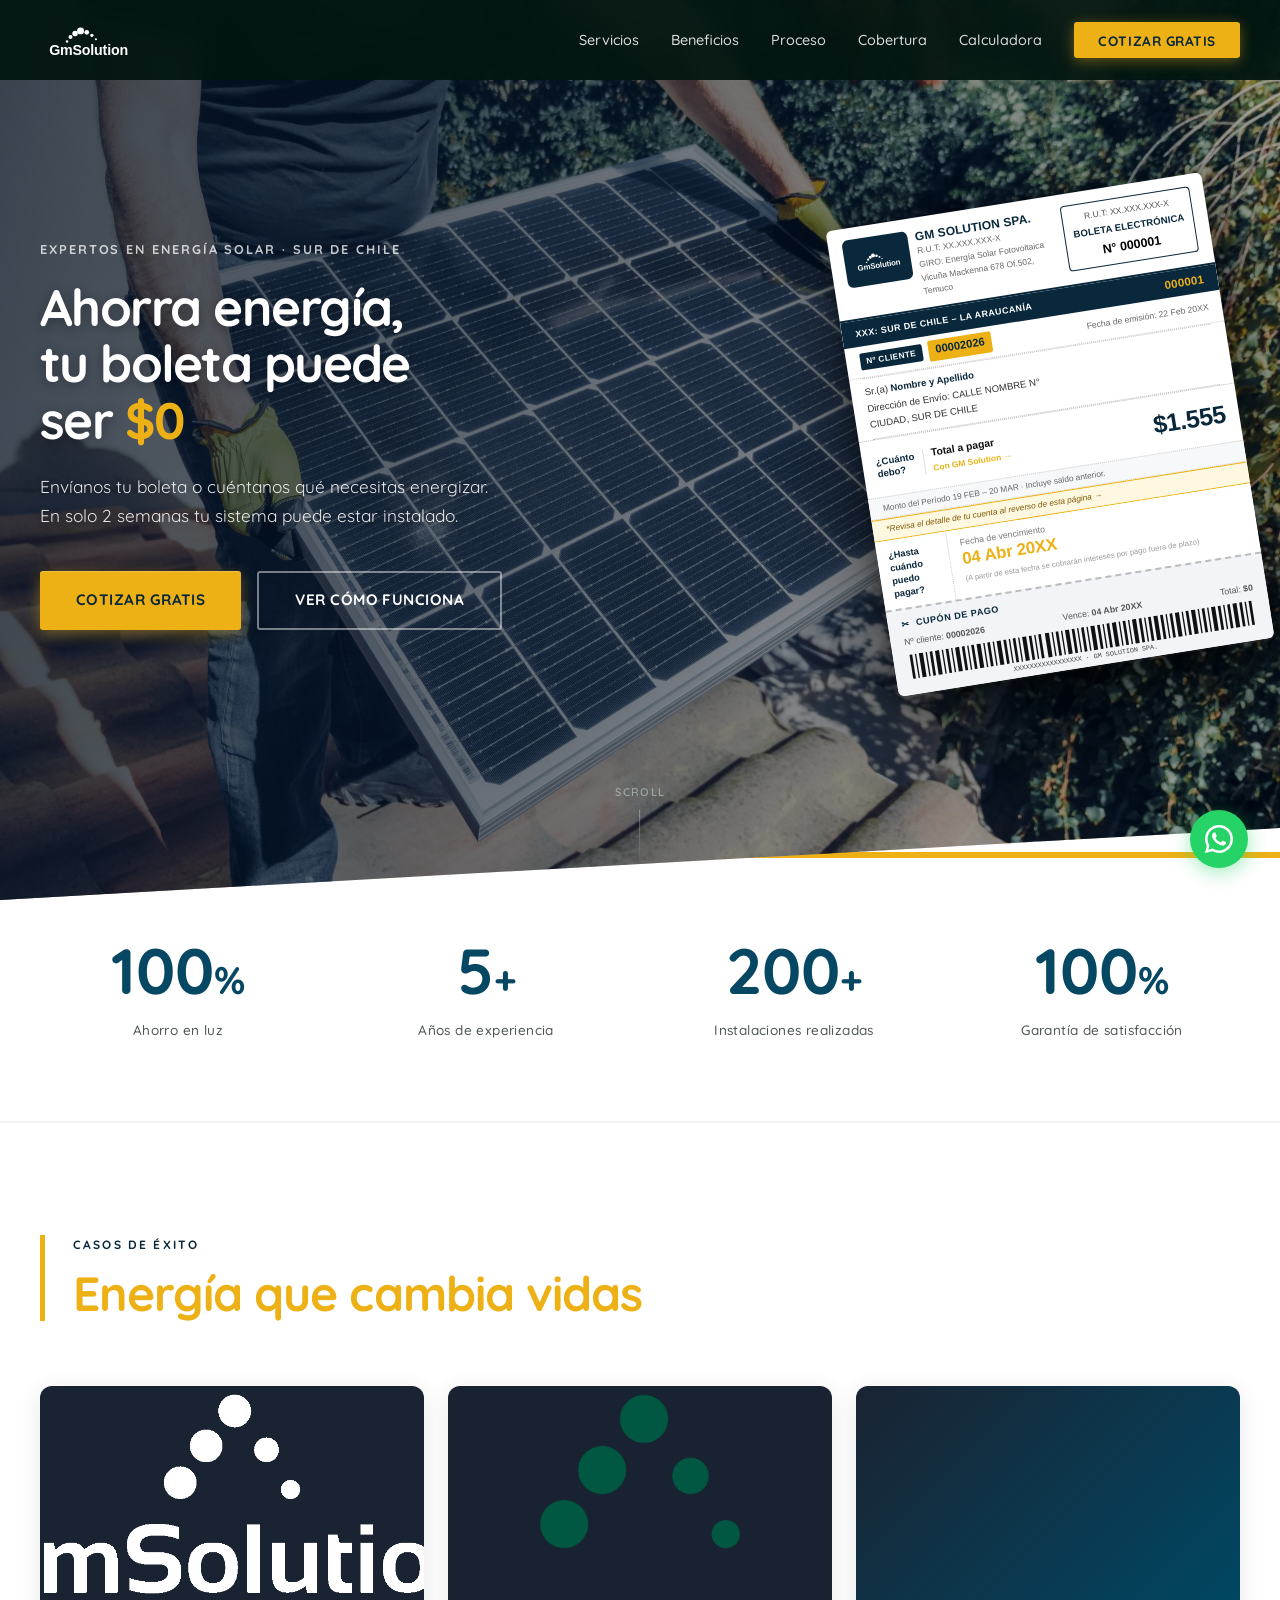
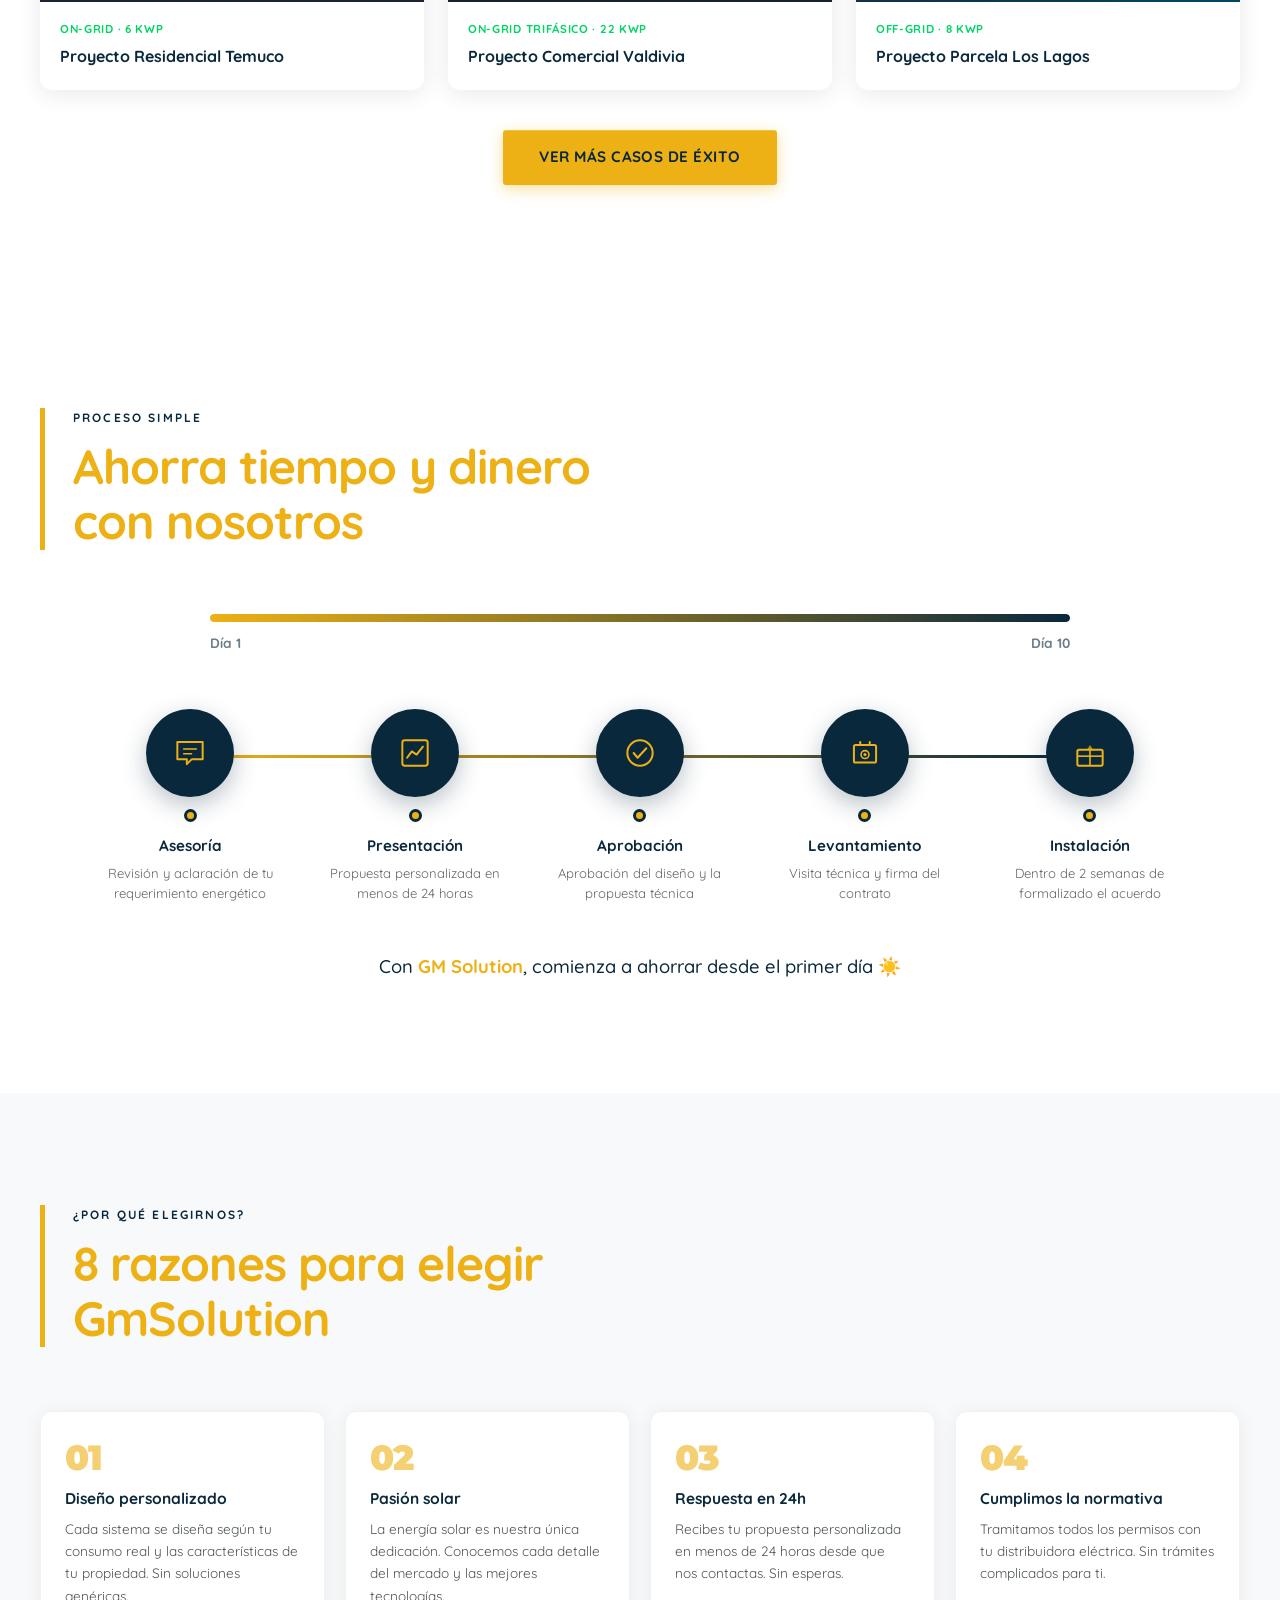
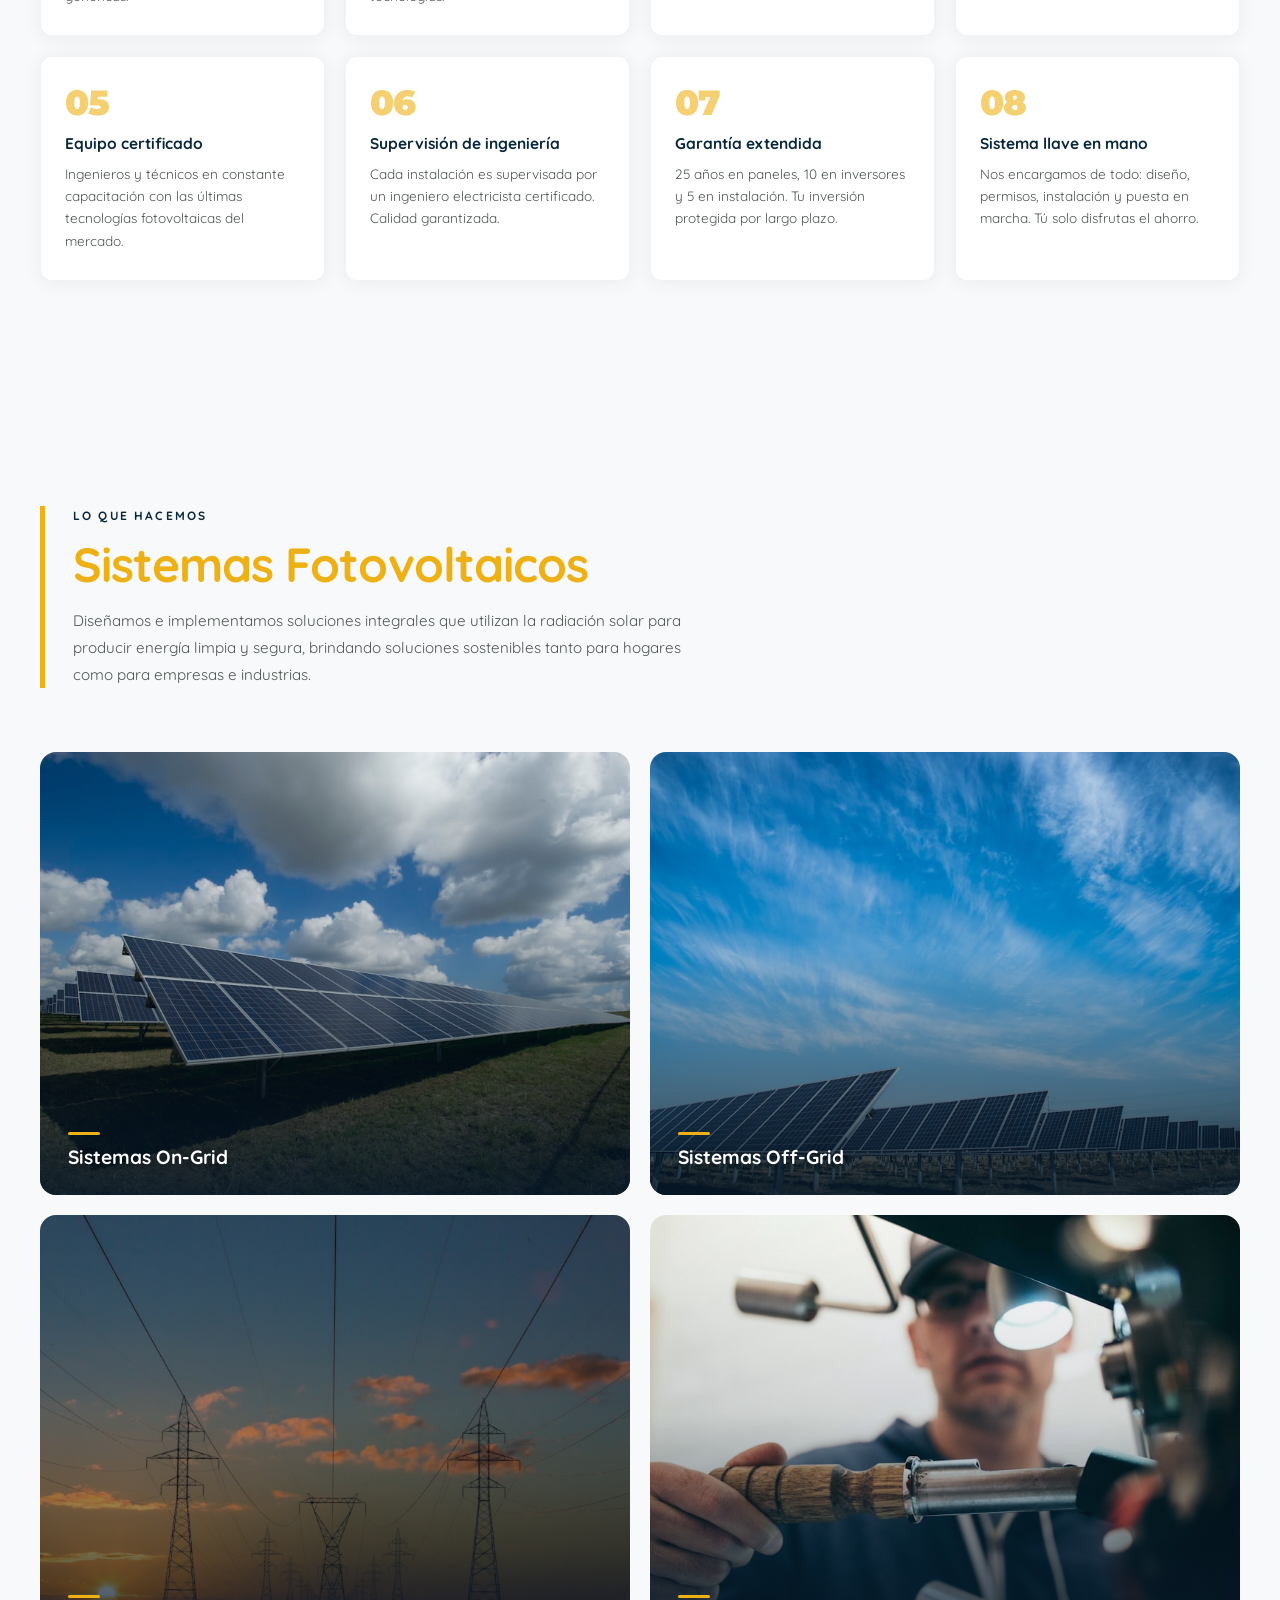
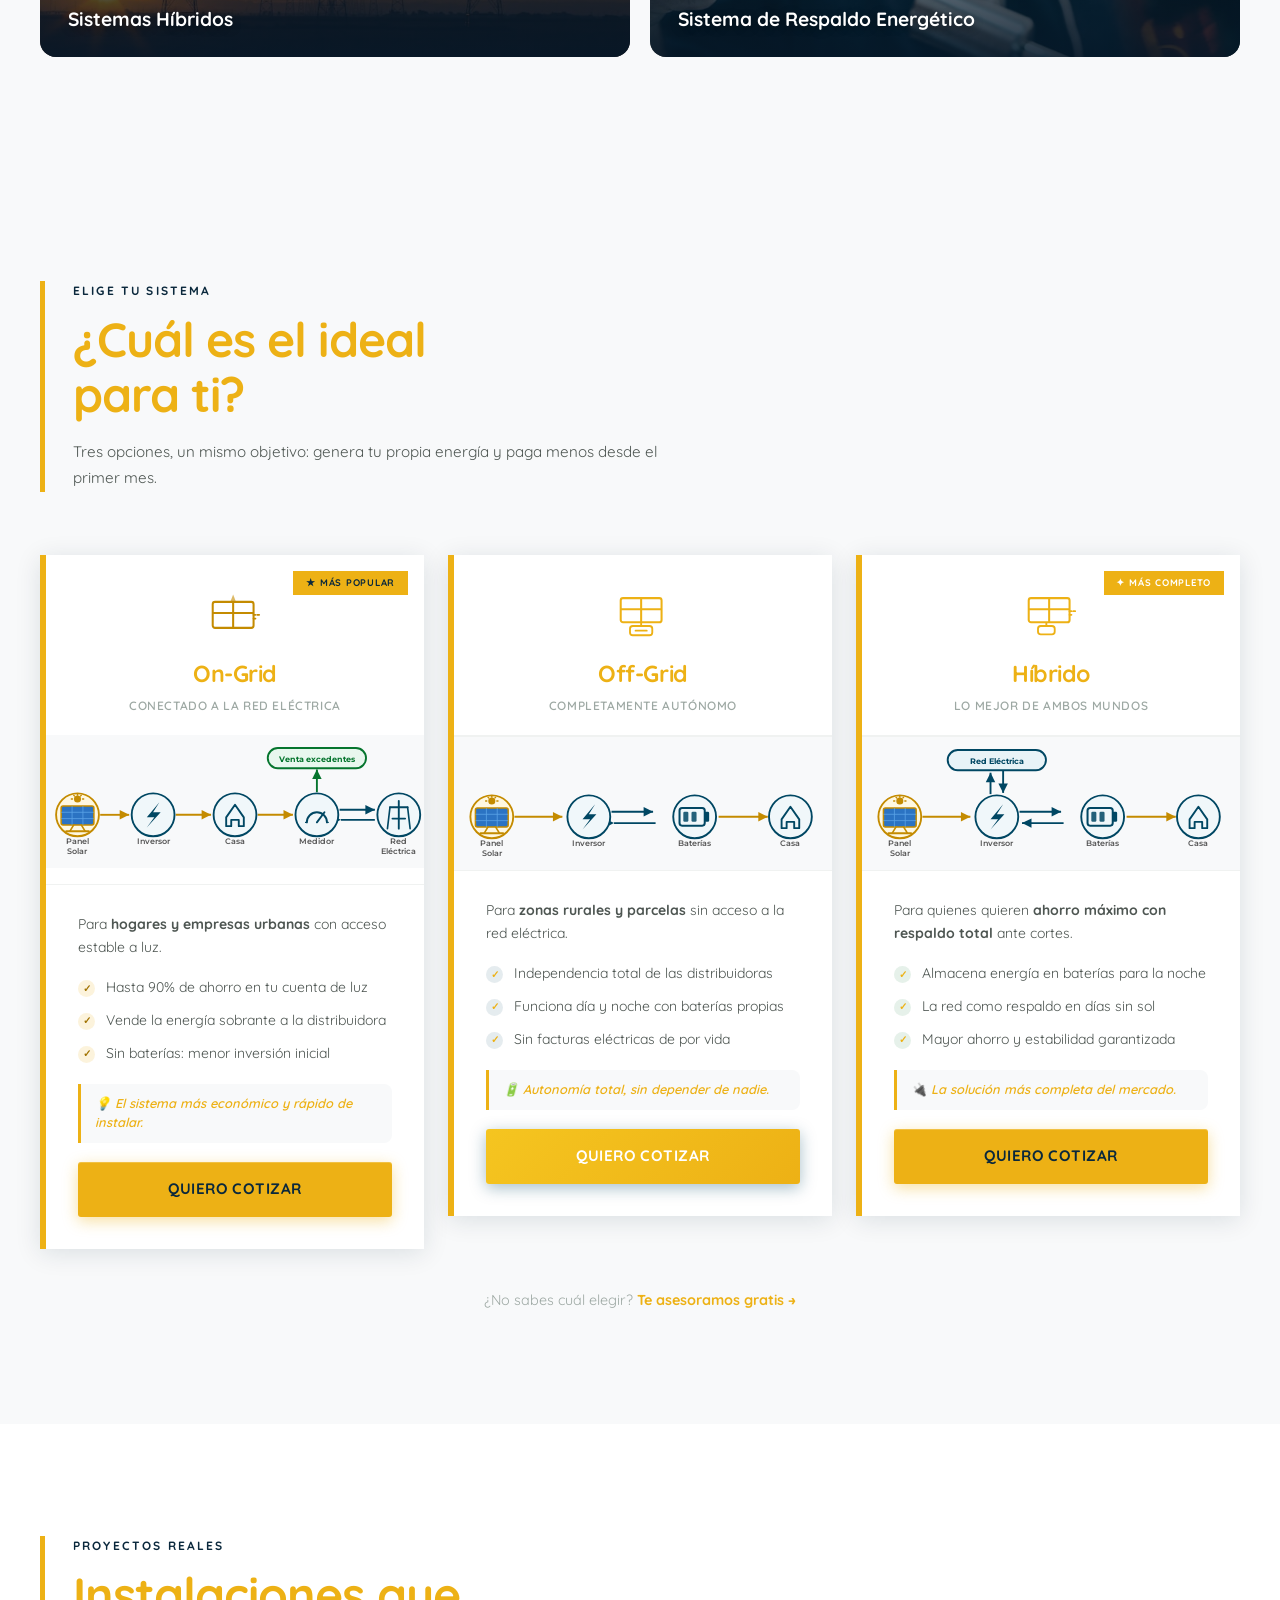
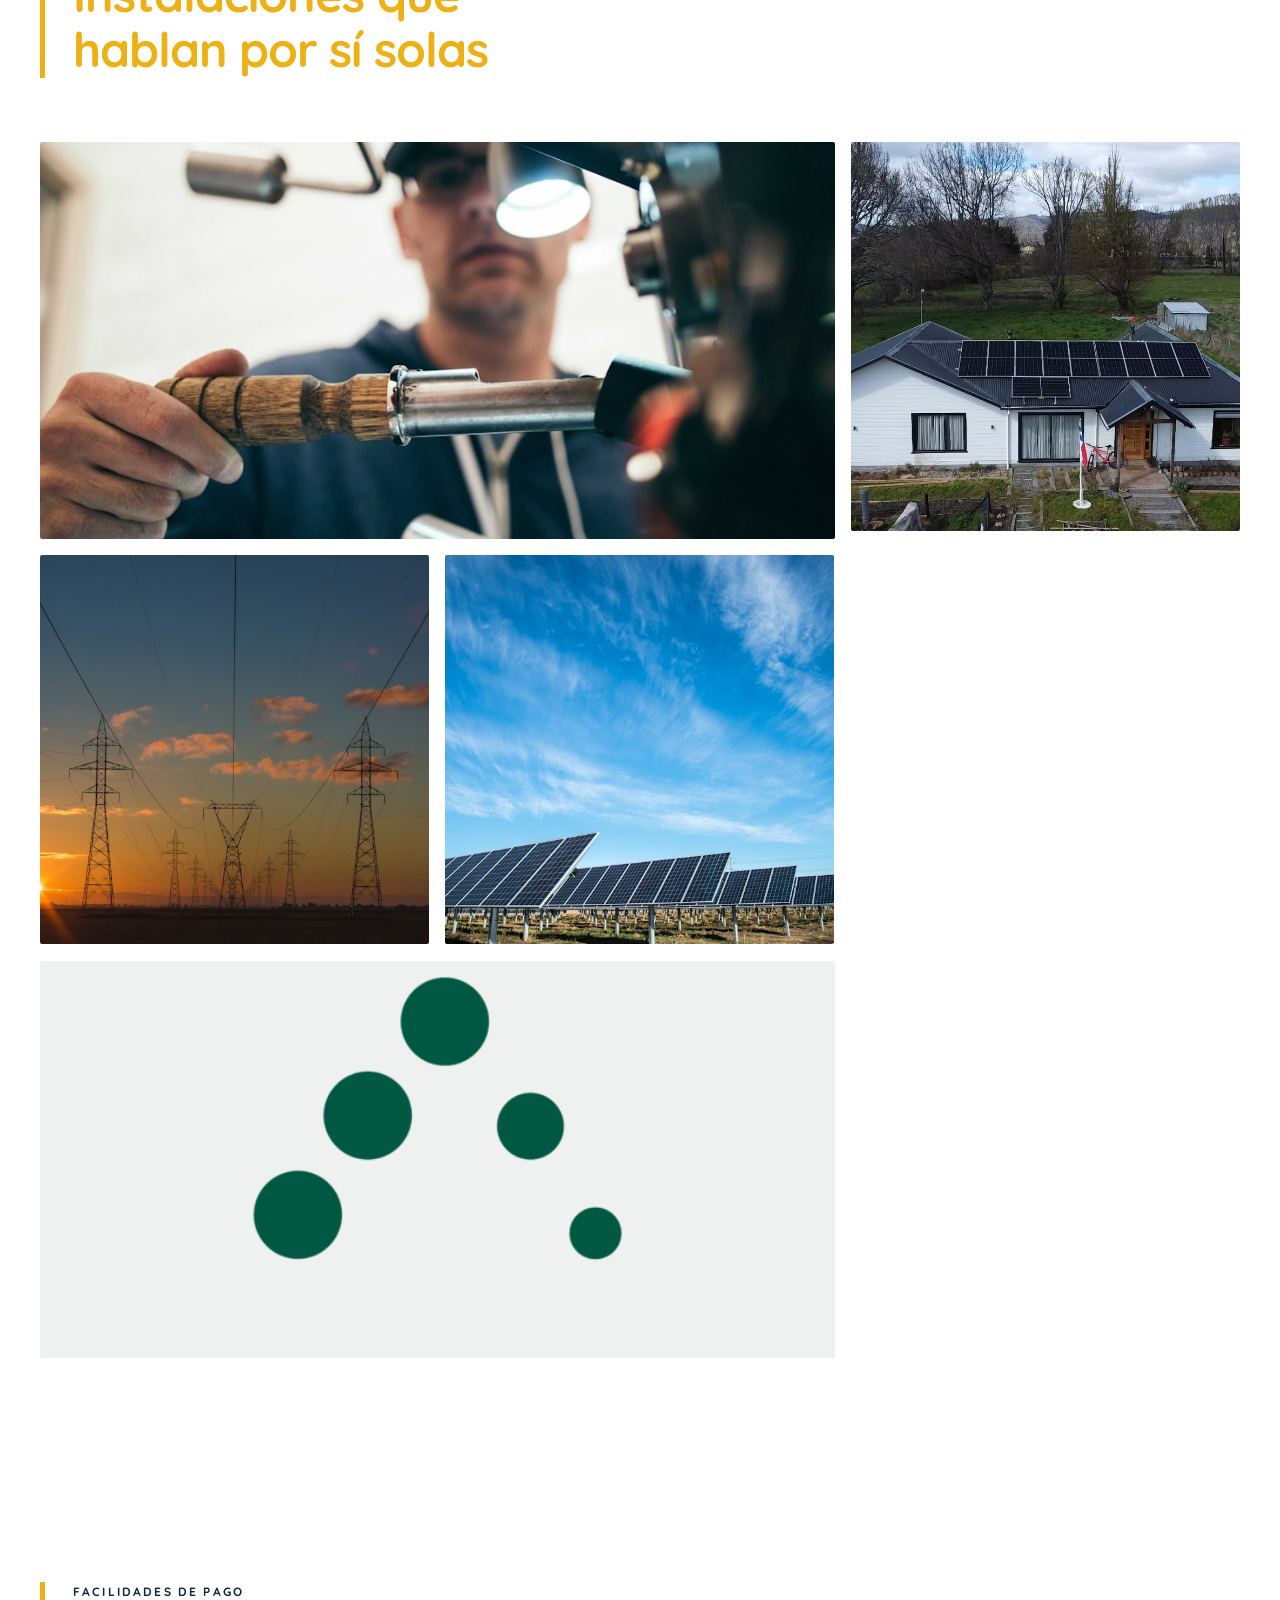
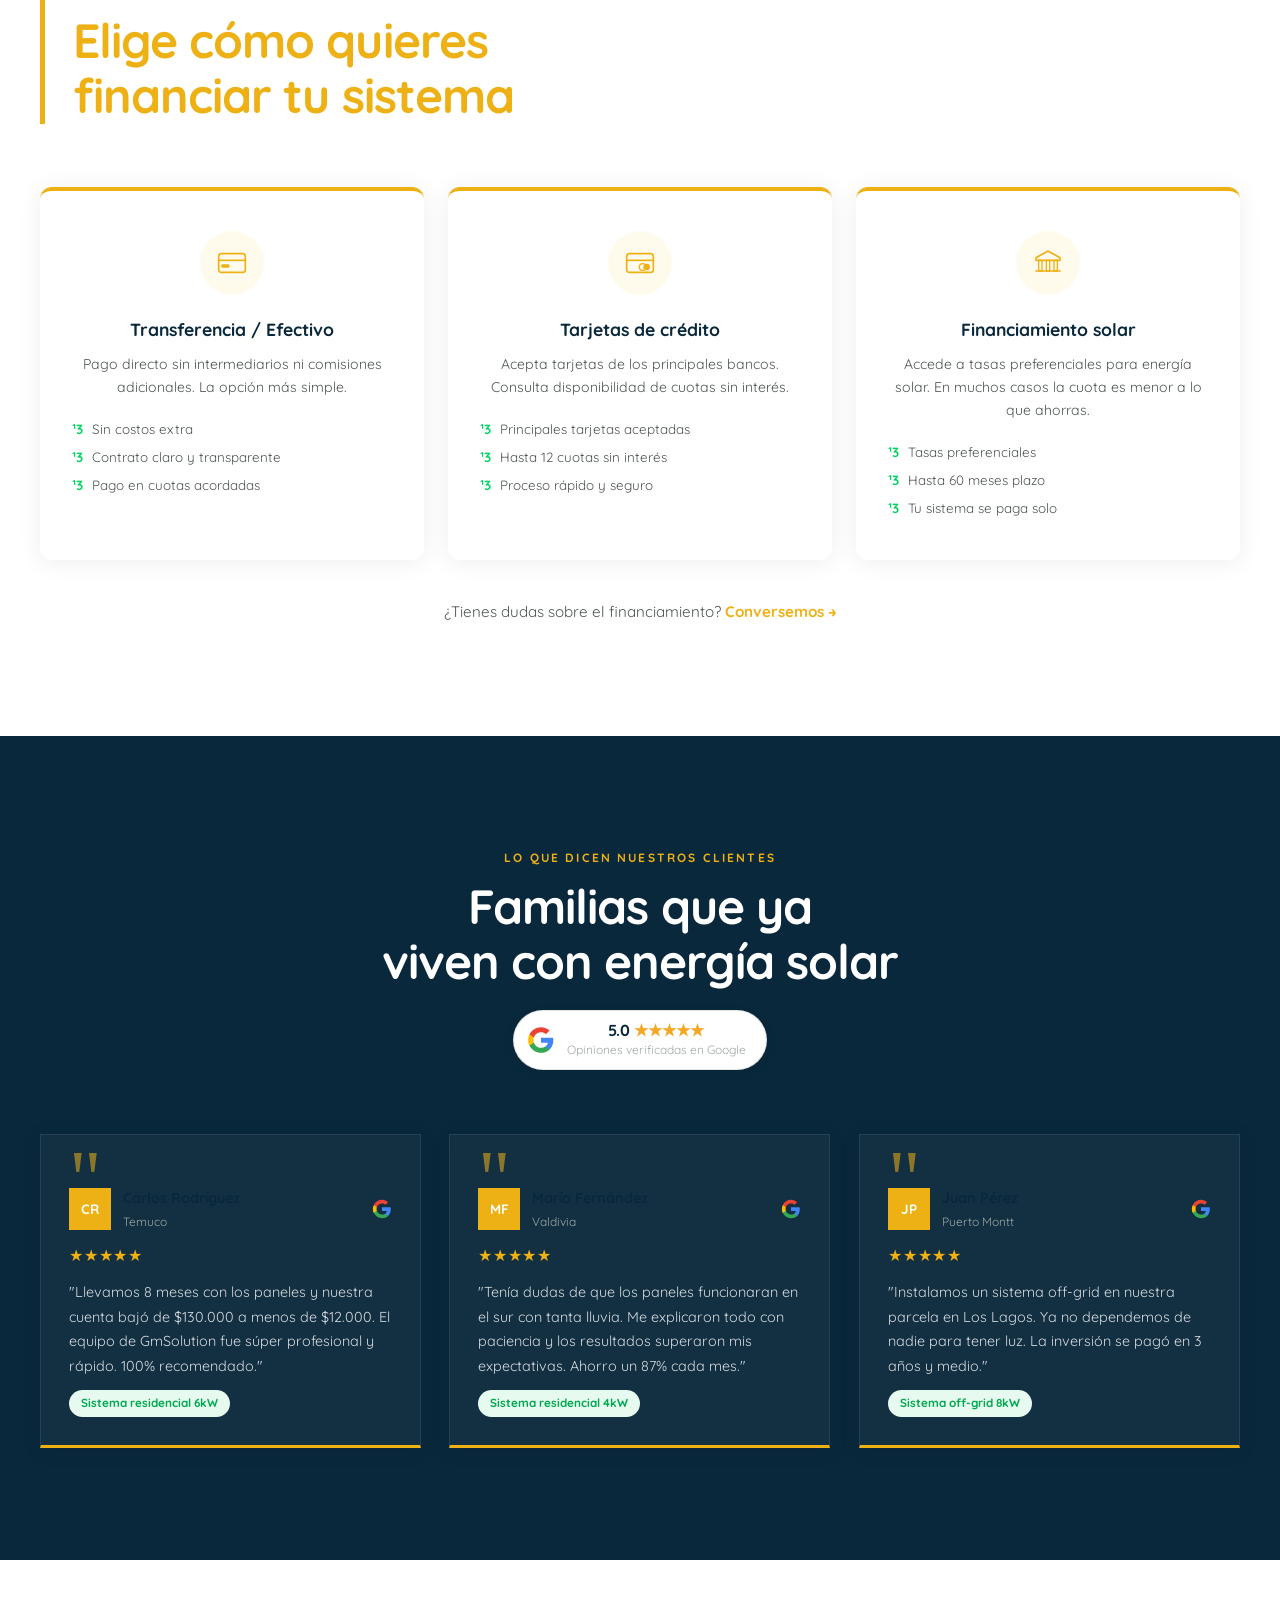
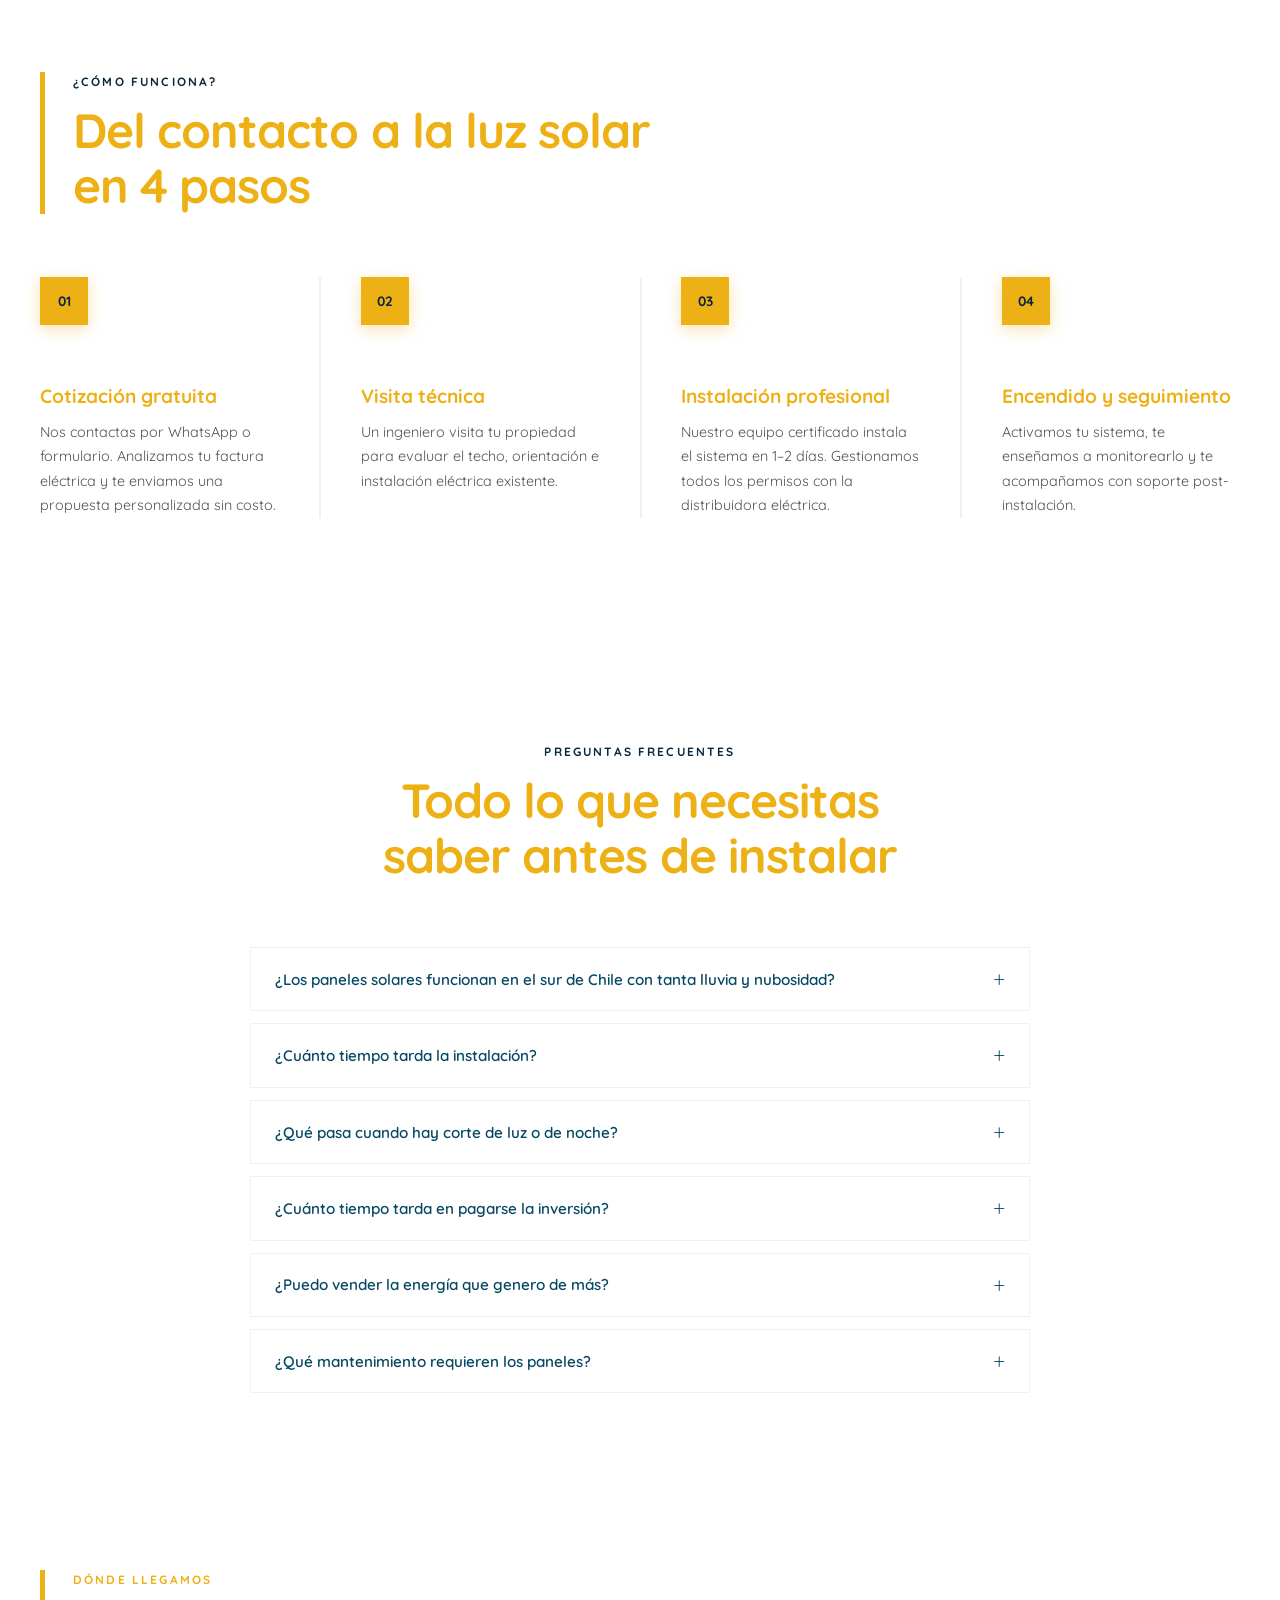
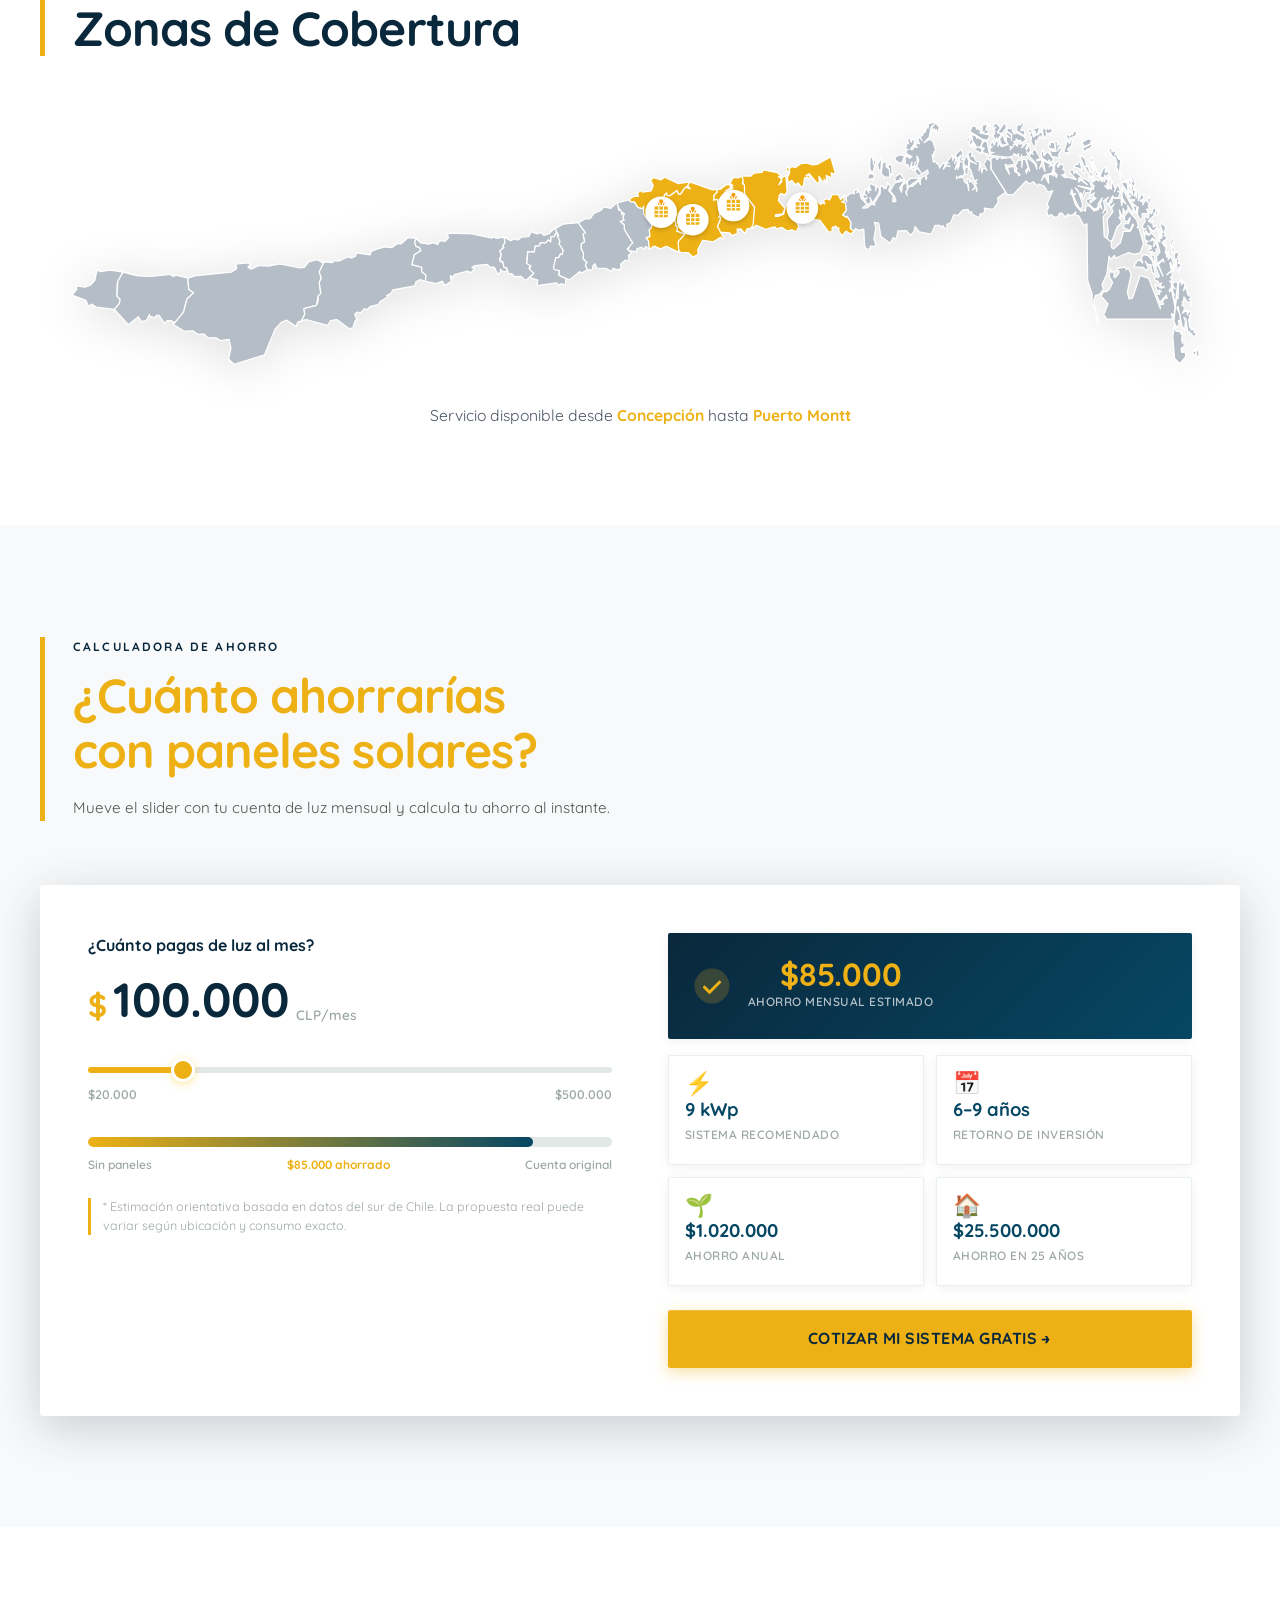
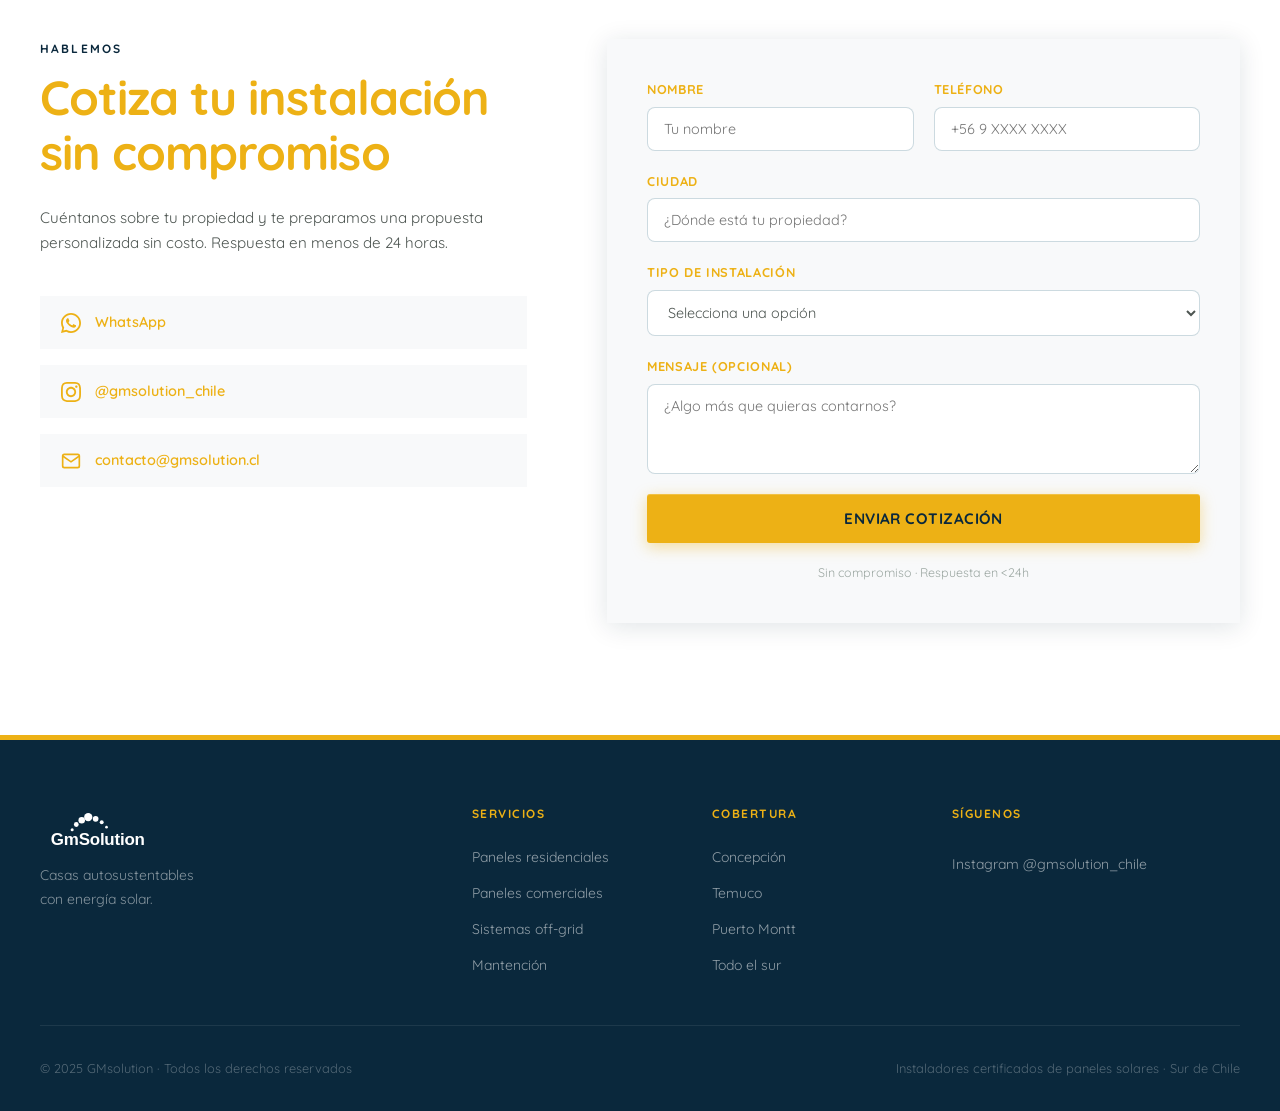
==== commit b3437d28: "Eliminar sección Servicios (Soluciones a medida) Co-Authored-By: Claude Sonnet 4.6 <noreply@anthropi" ====
--- a/index.html
+++ b/index.html
@@ -347,69 +347,6 @@
       </div>
 
       <p class="tl-footer reveal-up">Con <strong>GM Solution</strong>, comienza a ahorrar desde el primer día ☀️</p>
-    </div>
-  </section>
-
-  <!-- SERVICIOS -->
-  <section class="section" id="servicios">
-    <div class="container">
-      <div class="section-header reveal-up">
-        <p class="section-tag">Lo que hacemos</p>
-        <h2 class="section-title">Soluciones a medida<br />para cada instalación</h2>
-      </div>
-      <div class="services__grid">
-        <div class="service-card reveal-up">
-          <div class="service-card__icon">
-            <svg viewBox="0 0 64 64" fill="none" xmlns="http://www.w3.org/2000/svg">
-              <rect x="8" y="20" width="48" height="30" rx="3" stroke="currentColor" stroke-width="2.5"/>
-              <line x1="8" y1="32" x2="56" y2="32" stroke="currentColor" stroke-width="2.5"/>
-              <line x1="32" y1="20" x2="32" y2="50" stroke="currentColor" stroke-width="2.5"/>
-              <path d="M32 14L28 20H36L32 14Z" fill="currentColor"/>
-            </svg>
-          </div>
-          <h3>Paneles residenciales</h3>
-          <p>Sistemas personalizados para hogares. Analizamos tu consumo y diseñamos la instalación perfecta para tu vivienda.</p>
-        </div>
-        <div class="service-card reveal-up">
-          <div class="service-card__icon">
-            <svg viewBox="0 0 64 64" fill="none" xmlns="http://www.w3.org/2000/svg">
-              <rect x="6" y="16" width="52" height="32" rx="3" stroke="currentColor" stroke-width="2.5"/>
-              <line x1="6" y1="28" x2="58" y2="28" stroke="currentColor" stroke-width="2.5"/>
-              <line x1="6" y1="40" x2="58" y2="40" stroke="currentColor" stroke-width="2.5"/>
-              <line x1="22" y1="16" x2="22" y2="48" stroke="currentColor" stroke-width="2.5"/>
-              <line x1="42" y1="16" x2="42" y2="48" stroke="currentColor" stroke-width="2.5"/>
-            </svg>
-          </div>
-          <h3>Paneles comerciales</h3>
-          <p>Reducimos los costos energéticos de tu empresa. Soluciones escalables para negocios de cualquier tamaño.</p>
-        </div>
-        <div class="service-card reveal-up">
-          <div class="service-card__icon">
-            <svg viewBox="0 0 64 64" fill="none" xmlns="http://www.w3.org/2000/svg">
-              <circle cx="32" cy="32" r="10" stroke="currentColor" stroke-width="2.5"/>
-              <line x1="32" y1="8" x2="32" y2="16" stroke="currentColor" stroke-width="2.5" stroke-linecap="round"/>
-              <line x1="32" y1="48" x2="32" y2="56" stroke="currentColor" stroke-width="2.5" stroke-linecap="round"/>
-              <line x1="8" y1="32" x2="16" y2="32" stroke="currentColor" stroke-width="2.5" stroke-linecap="round"/>
-              <line x1="48" y1="32" x2="56" y2="32" stroke="currentColor" stroke-width="2.5" stroke-linecap="round"/>
-              <line x1="16" y1="16" x2="21" y2="21" stroke="currentColor" stroke-width="2.5" stroke-linecap="round"/>
-              <line x1="43" y1="43" x2="48" y2="48" stroke="currentColor" stroke-width="2.5" stroke-linecap="round"/>
-            </svg>
-          </div>
-          <h3>Sistemas off-grid</h3>
-          <p>Independencia energética total. Perfectos para zonas rurales o propiedades sin acceso a la red eléctrica.</p>
-        </div>
-        <div class="service-card reveal-up">
-          <div class="service-card__icon">
-            <svg viewBox="0 0 64 64" fill="none" xmlns="http://www.w3.org/2000/svg">
-              <path d="M20 44V28l12-12 12 12v16" stroke="currentColor" stroke-width="2.5" stroke-linejoin="round"/>
-              <rect x="26" y="34" width="12" height="10" stroke="currentColor" stroke-width="2.5"/>
-              <rect x="10" y="22" width="44" height="6" rx="2" stroke="currentColor" stroke-width="2.5"/>
-            </svg>
-          </div>
-          <h3>Mantención y monitoreo</h3>
-          <p>Revisión periódica, limpieza de paneles y monitoreo de rendimiento para que tu sistema siempre opere al máximo.</p>
-        </div>
-      </div>
     </div>
   </section>
 
--- a/styles.css
+++ b/styles.css
@@ -4624,16 +4624,16 @@
 
 /* Barra de días */
 .tl-bar {
-  max-width: 680px;
-  margin: 0 auto 2.5rem;
+  max-width: 860px;
+  margin: 0 auto 3.5rem;
 }
 
 .tl-bar__track {
-  height: 6px;
+  height: 8px;
   background: #e8ecf0;
   border-radius: 99px;
   overflow: hidden;
-  margin-bottom: 0.5rem;
+  margin-bottom: 0.6rem;
 }
 
 .tl-bar__fill {
@@ -4649,7 +4649,7 @@
 .tl-bar__labels {
   display: flex;
   justify-content: space-between;
-  font-size: 0.72rem;
+  font-size: 0.85rem;
   font-weight: 700;
   color: #0a283c;
   opacity: .6;
@@ -4659,19 +4659,19 @@
 .tl-steps {
   display: grid;
   grid-template-columns: repeat(5, 1fr);
-  gap: 1rem;
+  gap: 1.5rem;
   position: relative;
-  max-width: 900px;
-  margin: 0 auto 2.5rem;
+  max-width: 1100px;
+  margin: 0 auto 3rem;
 }
 
 .tl-steps::before {
   content: '';
   position: absolute;
-  top: 36px;
+  top: 46px;
   left: 10%;
   right: 10%;
-  height: 2px;
+  height: 3px;
   background: linear-gradient(90deg, #EDB115, #0a283c);
   z-index: 0;
 }
@@ -4681,57 +4681,57 @@
   flex-direction: column;
   align-items: center;
   text-align: center;
-  gap: 0.5rem;
+  gap: 0.75rem;
   position: relative;
   z-index: 1;
 }
 
 .tl-step__icon {
-  width: 64px;
-  height: 64px;
+  width: 88px;
+  height: 88px;
   border-radius: 50%;
   background: #0a283c;
   color: #EDB115;
   display: flex;
   align-items: center;
   justify-content: center;
-  box-shadow: 0 6px 20px rgba(10,40,60,.25);
+  box-shadow: 0 8px 24px rgba(10,40,60,.28);
   transition: transform .3s, box-shadow .3s;
 }
 
-.tl-step__icon svg { width: 28px; height: 28px; }
+.tl-step__icon svg { width: 38px; height: 38px; }
 
 .tl-step:hover .tl-step__icon {
-  transform: translateY(-4px);
-  box-shadow: 0 12px 28px rgba(10,40,60,.35);
+  transform: translateY(-5px);
+  box-shadow: 0 16px 32px rgba(10,40,60,.38);
 }
 
 .tl-step__dot {
-  width: 10px;
-  height: 10px;
+  width: 13px;
+  height: 13px;
   border-radius: 50%;
   background: #EDB115;
-  border: 2px solid #0a283c;
+  border: 3px solid #0a283c;
   flex-shrink: 0;
 }
 
 .tl-step__body h4 {
+  font-size: 0.95rem;
+  font-weight: 700;
+  color: #0a283c;
+  margin-bottom: 0.3rem;
+}
+
+.tl-step__body p {
   font-size: 0.82rem;
-  font-weight: 700;
-  color: #0a283c;
-  margin-bottom: 0.25rem;
-}
-
-.tl-step__body p {
-  font-size: 0.72rem;
   color: #666;
-  line-height: 1.5;
+  line-height: 1.55;
 }
 
 /* Footer */
 .tl-footer {
   text-align: center;
-  font-size: 1rem;
+  font-size: 1.15rem;
   color: #0a283c;
   font-weight: 500;
 }
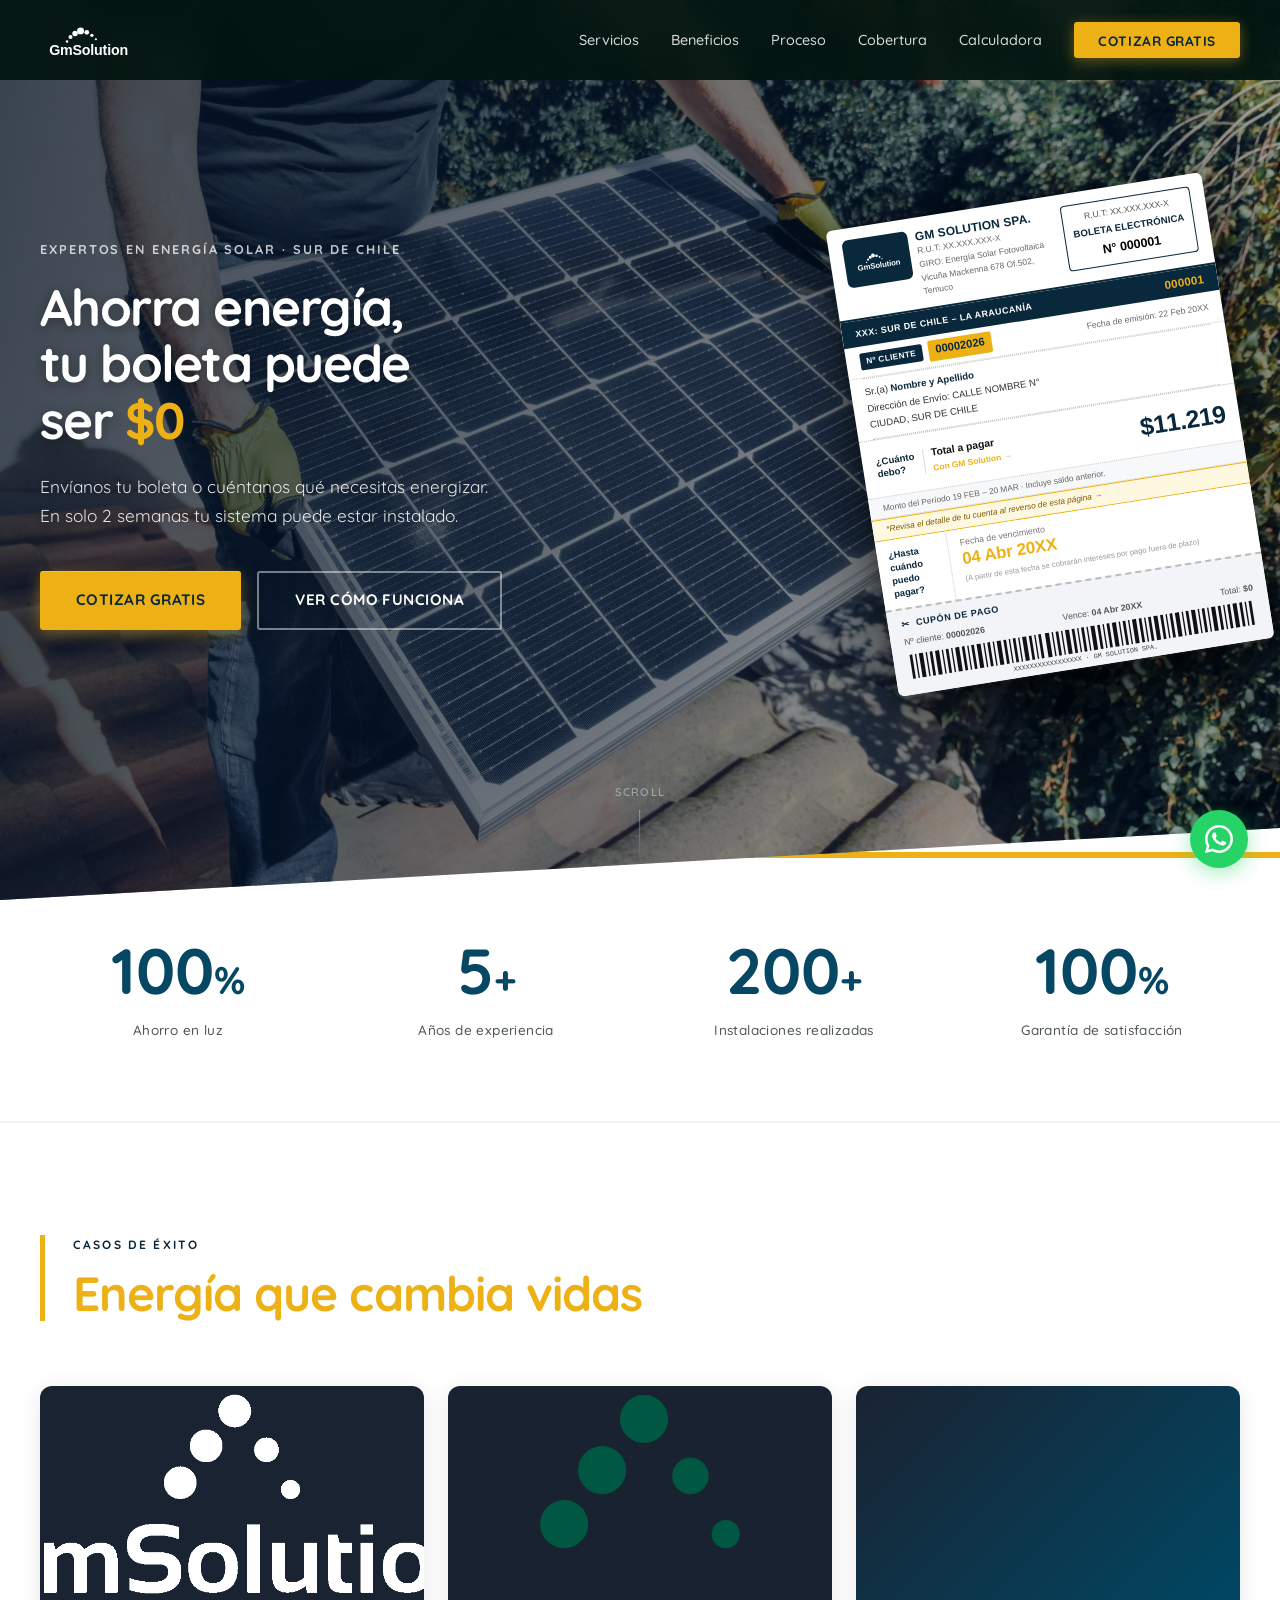
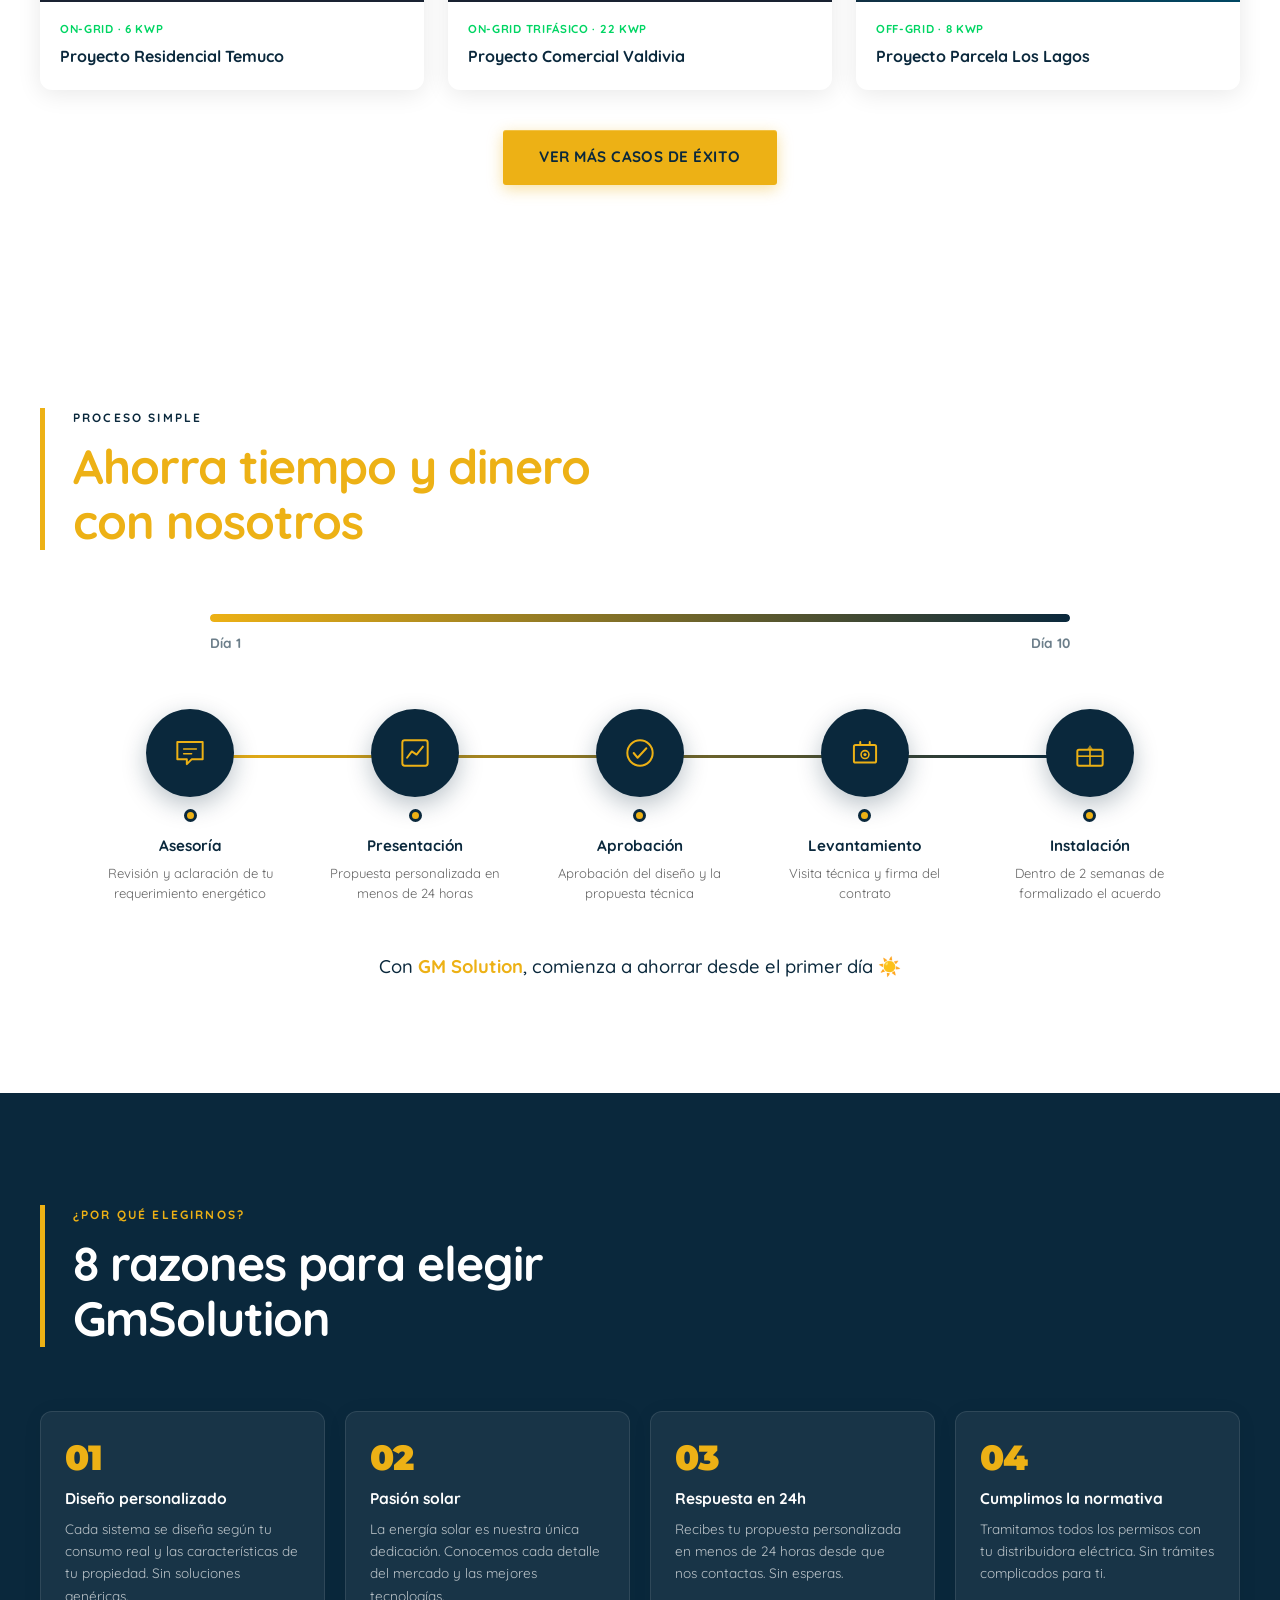
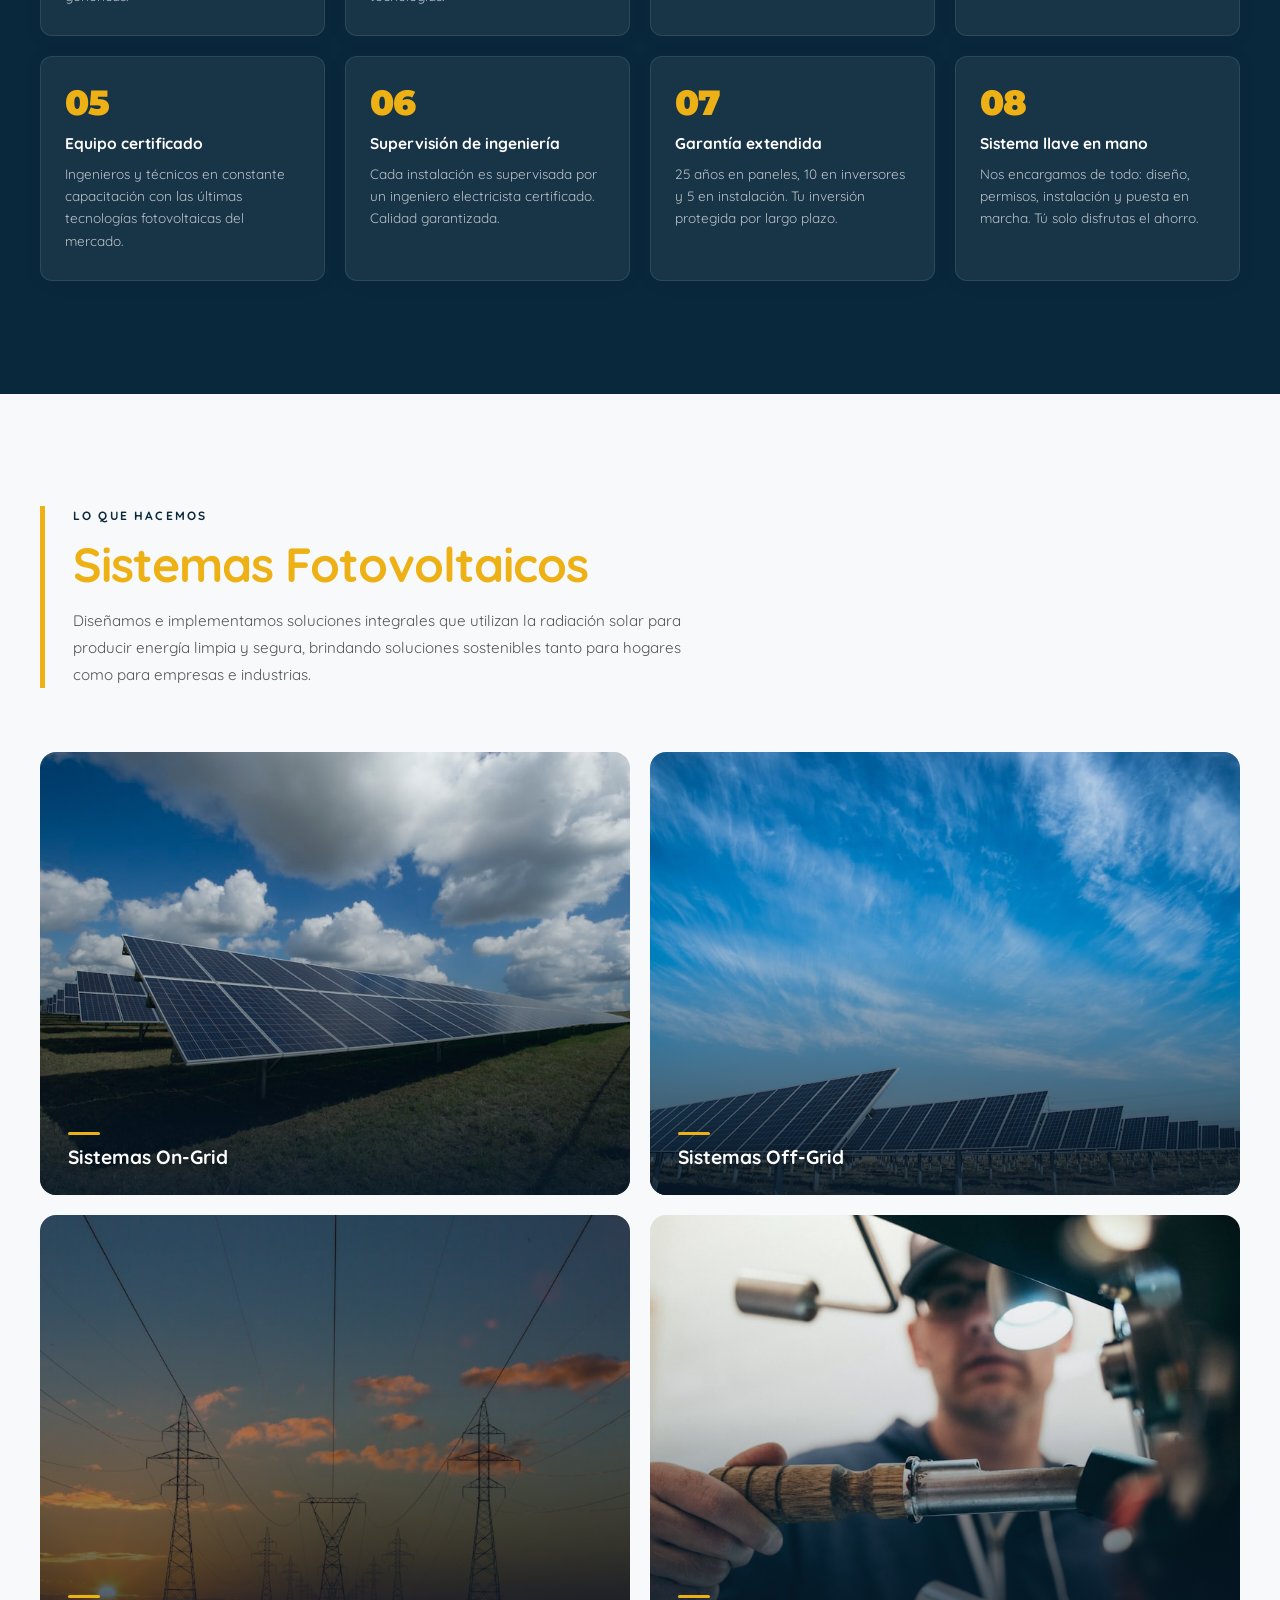
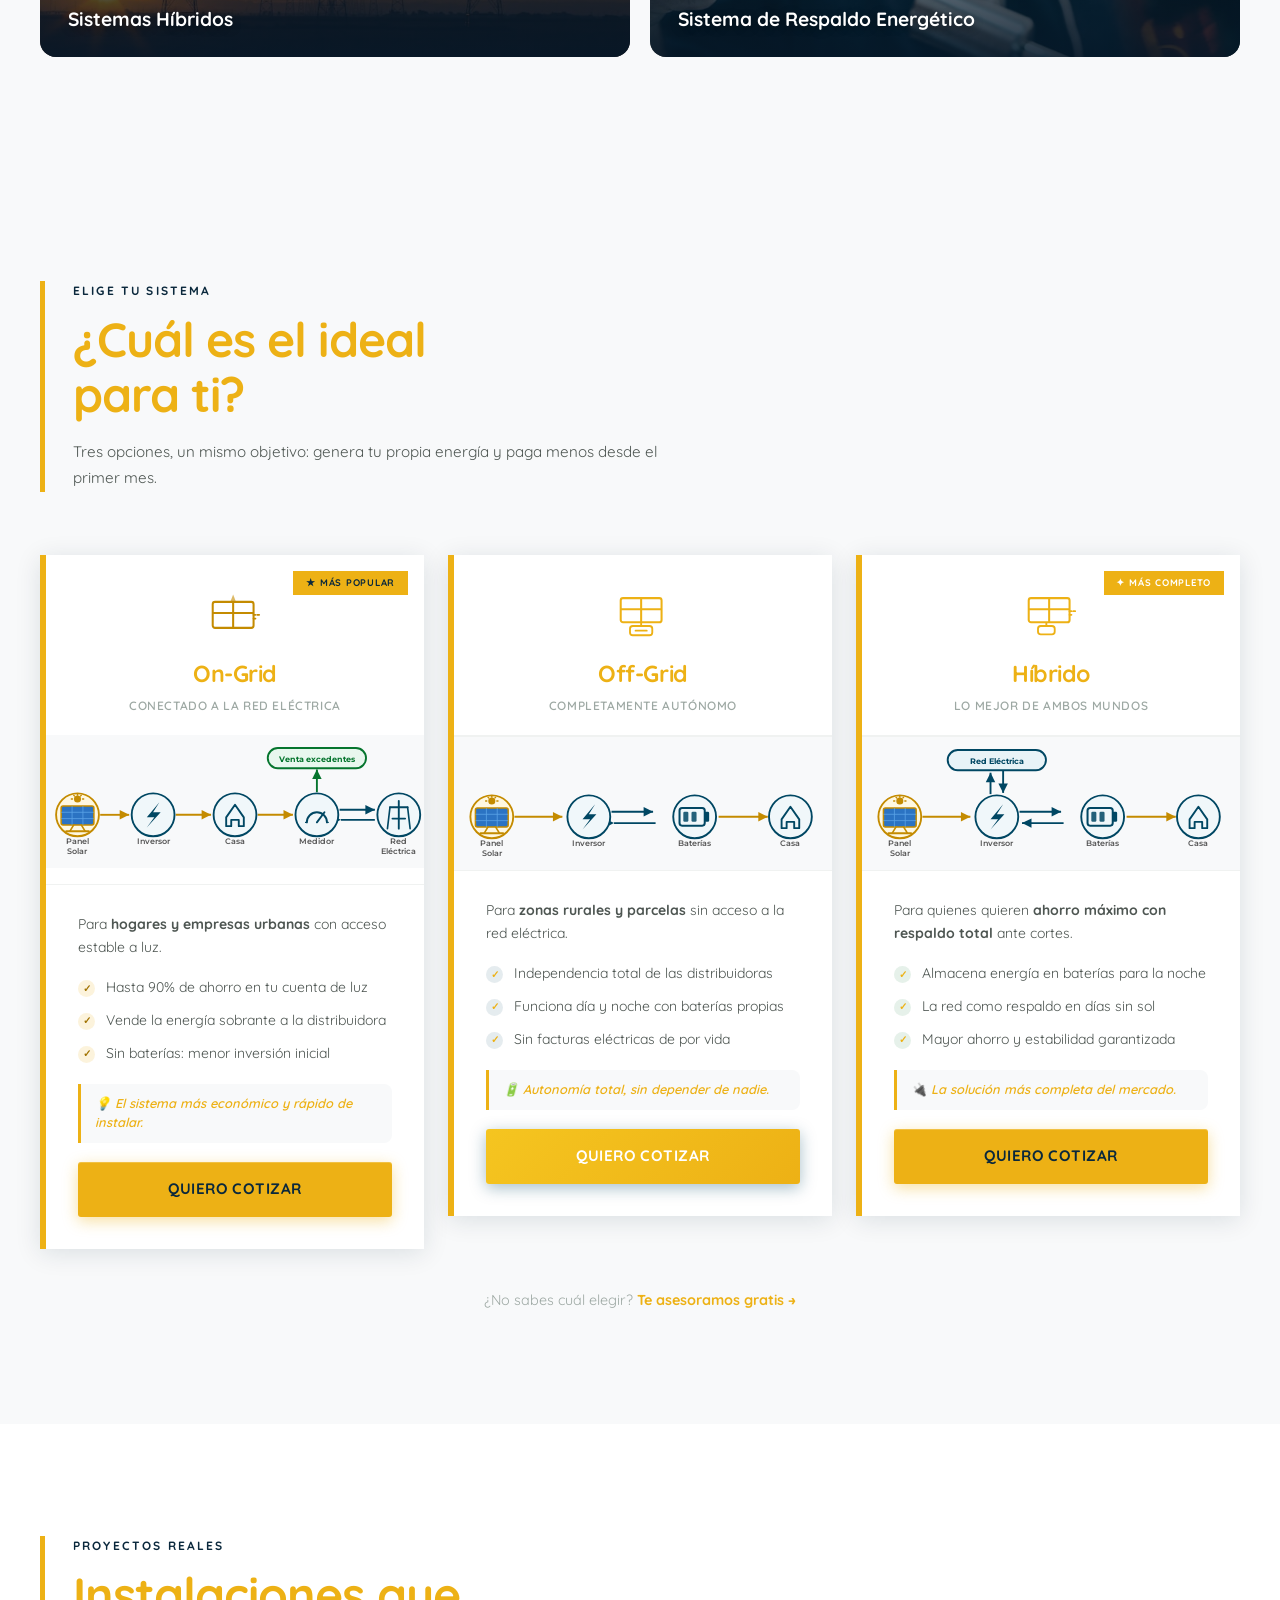
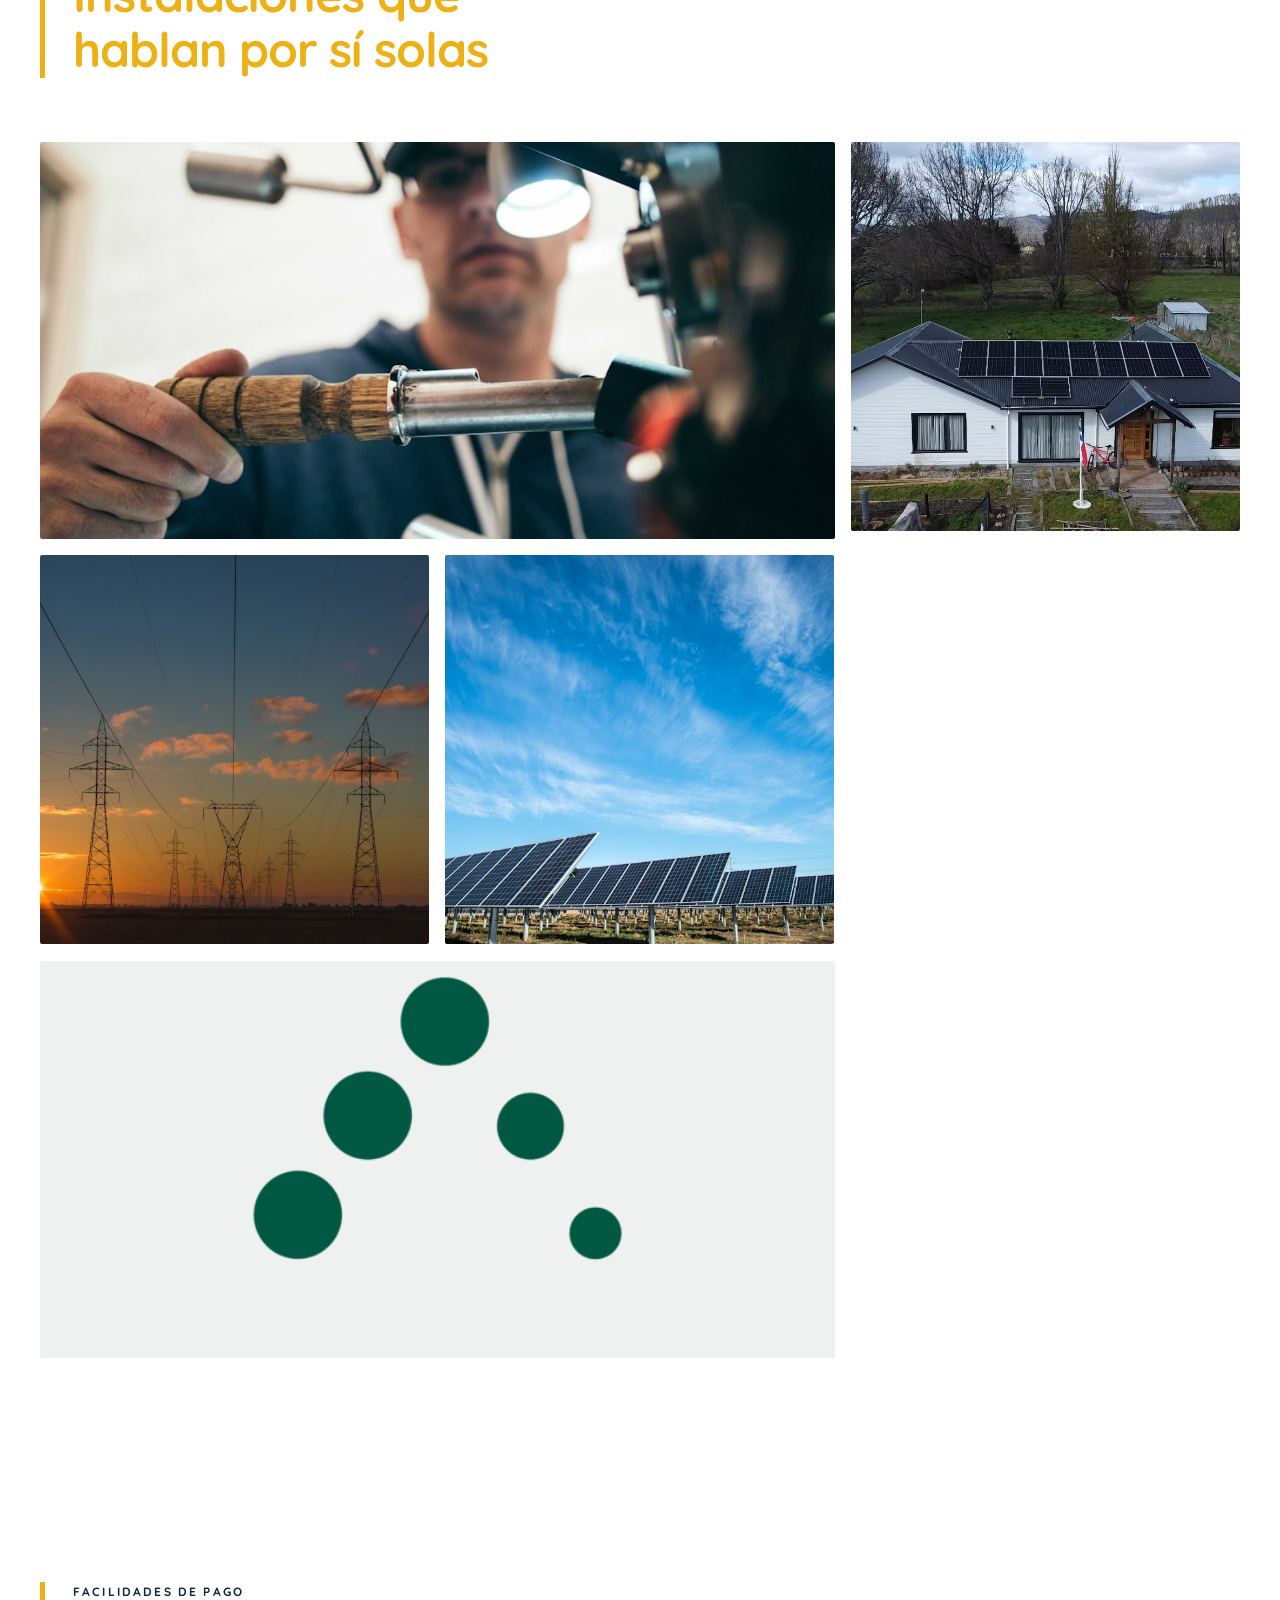
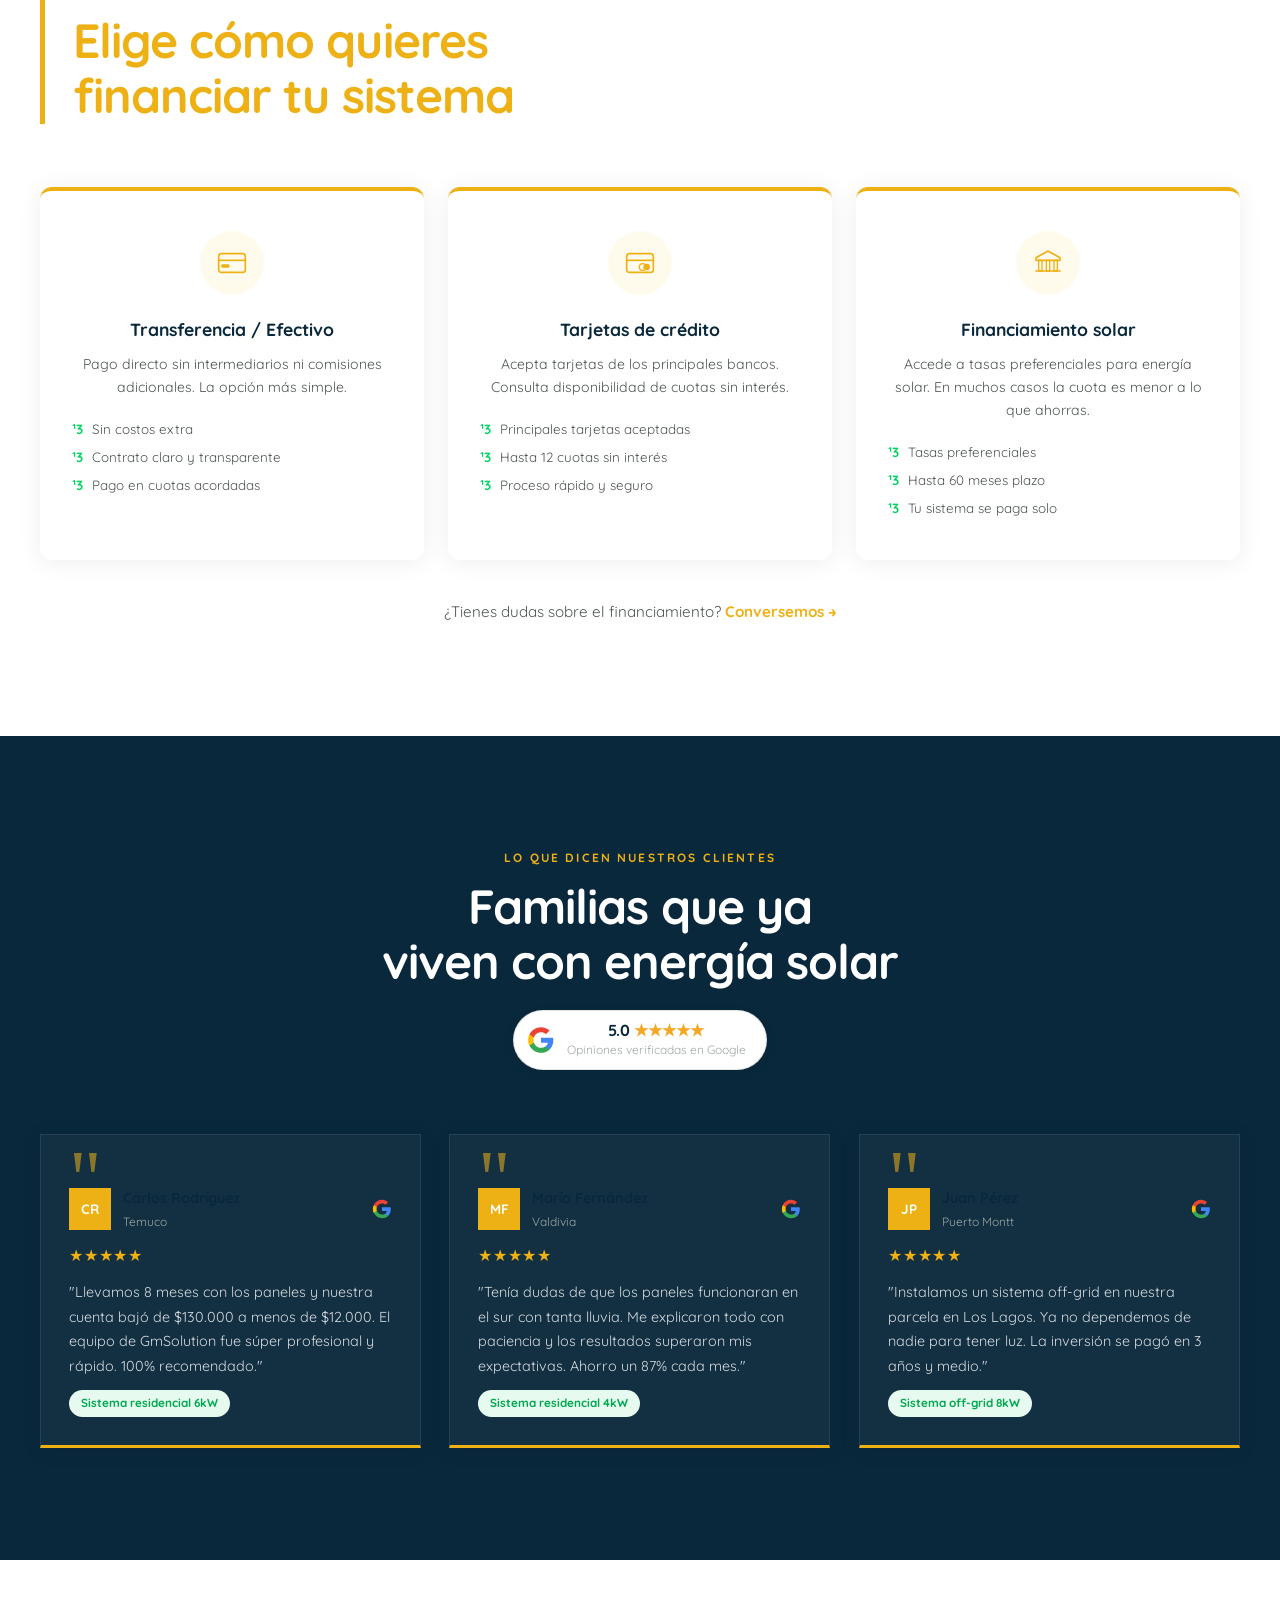
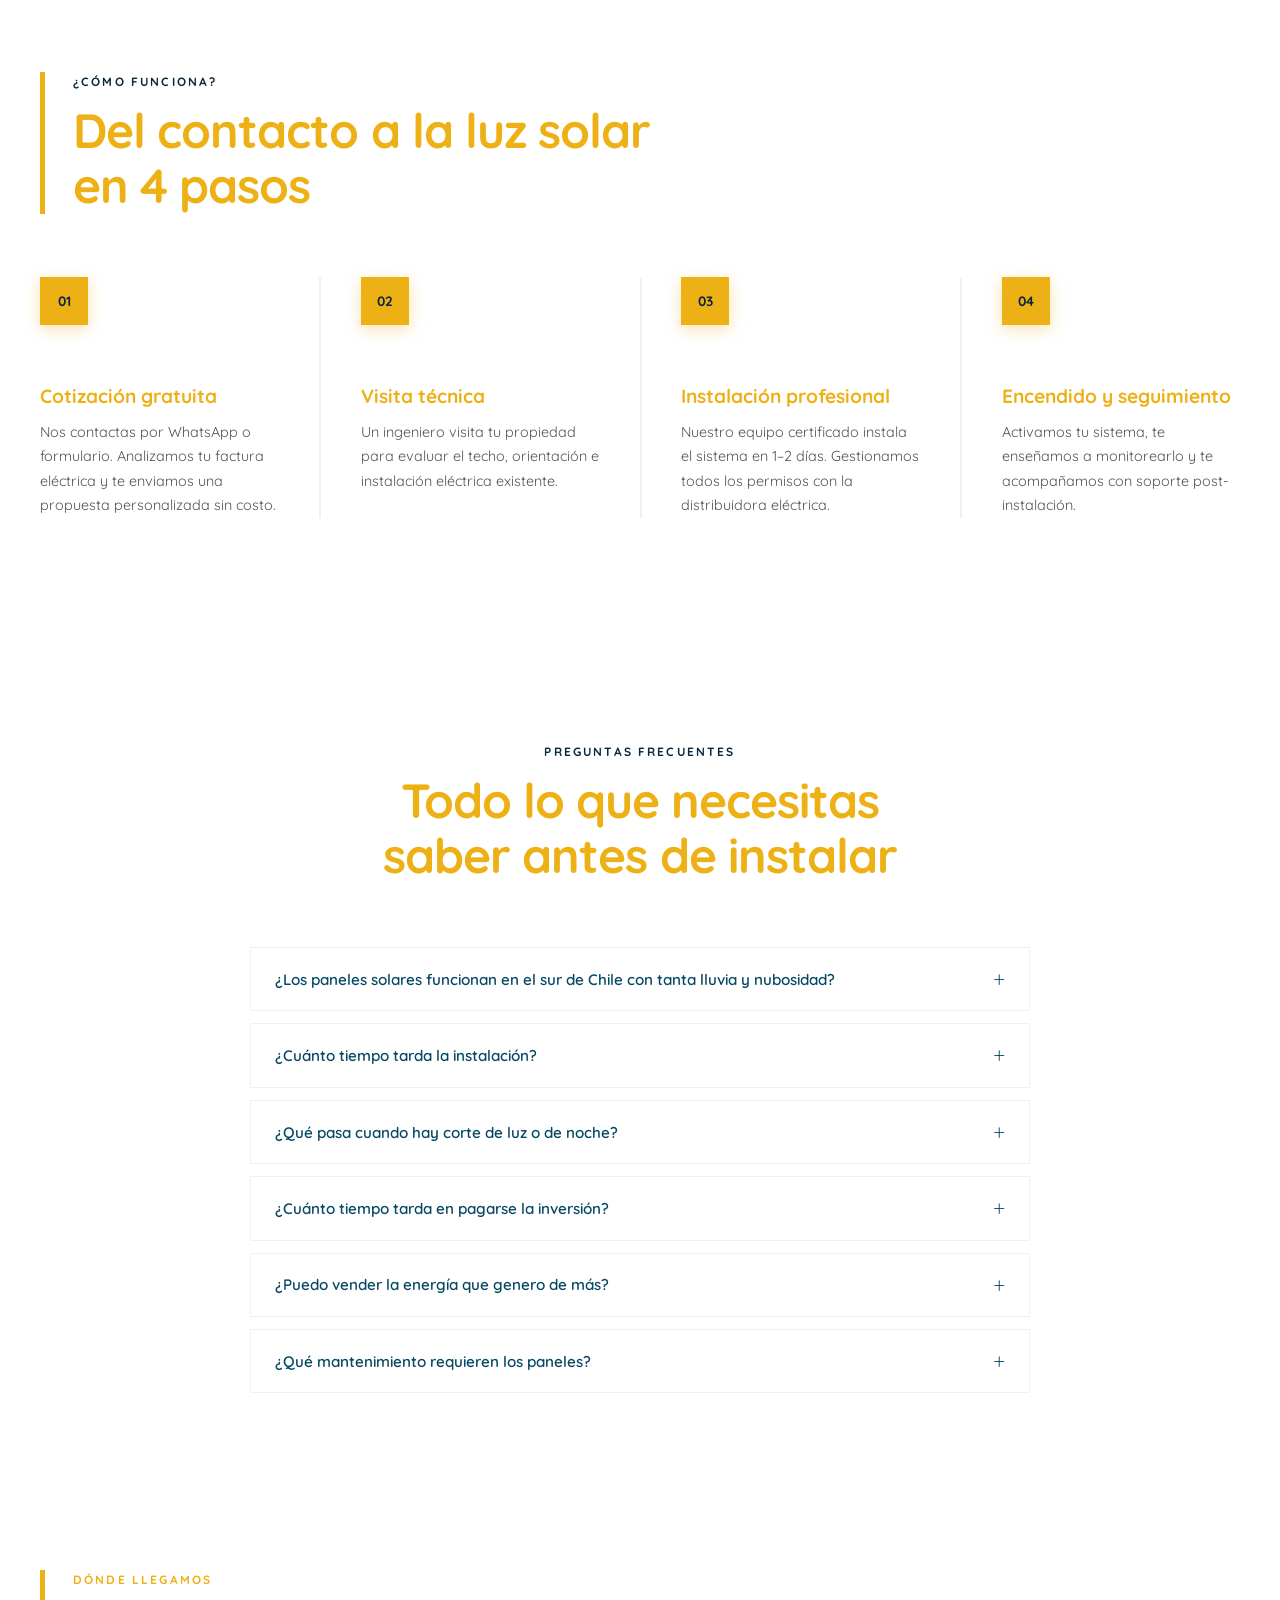
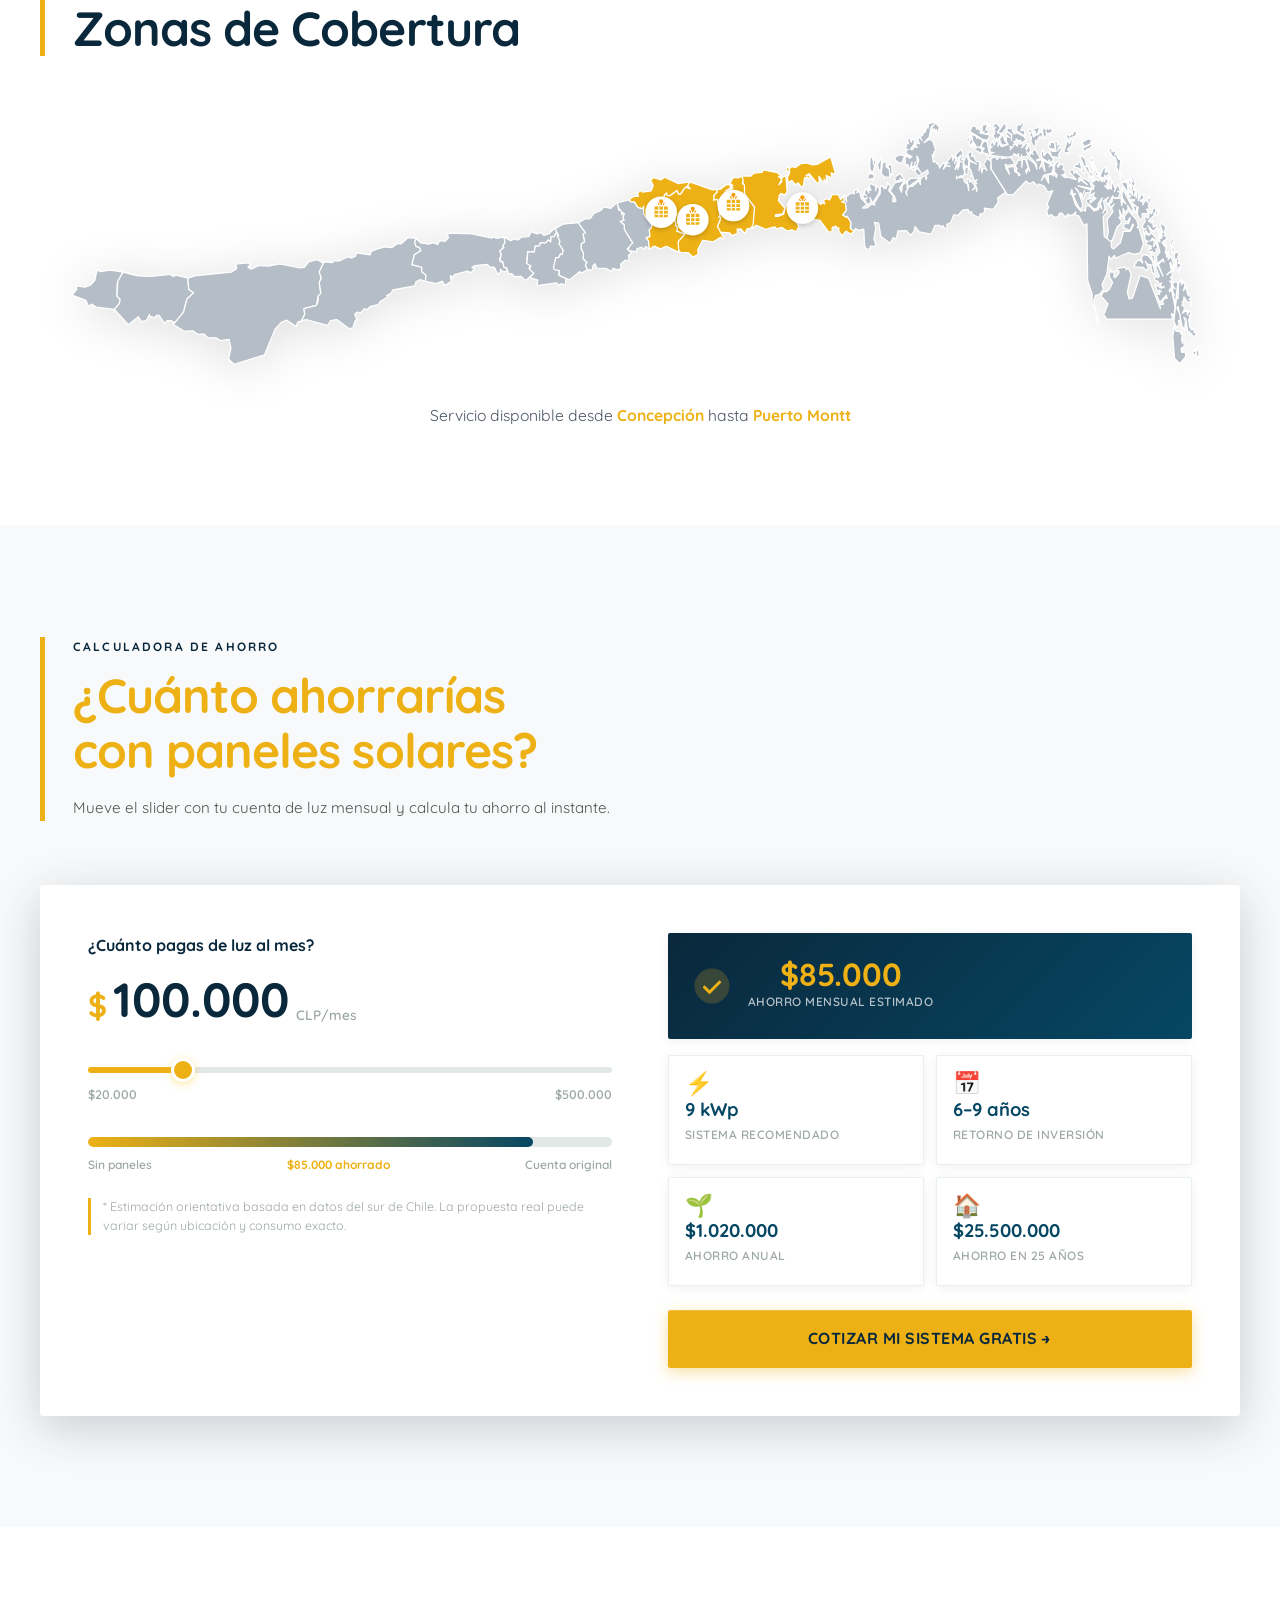
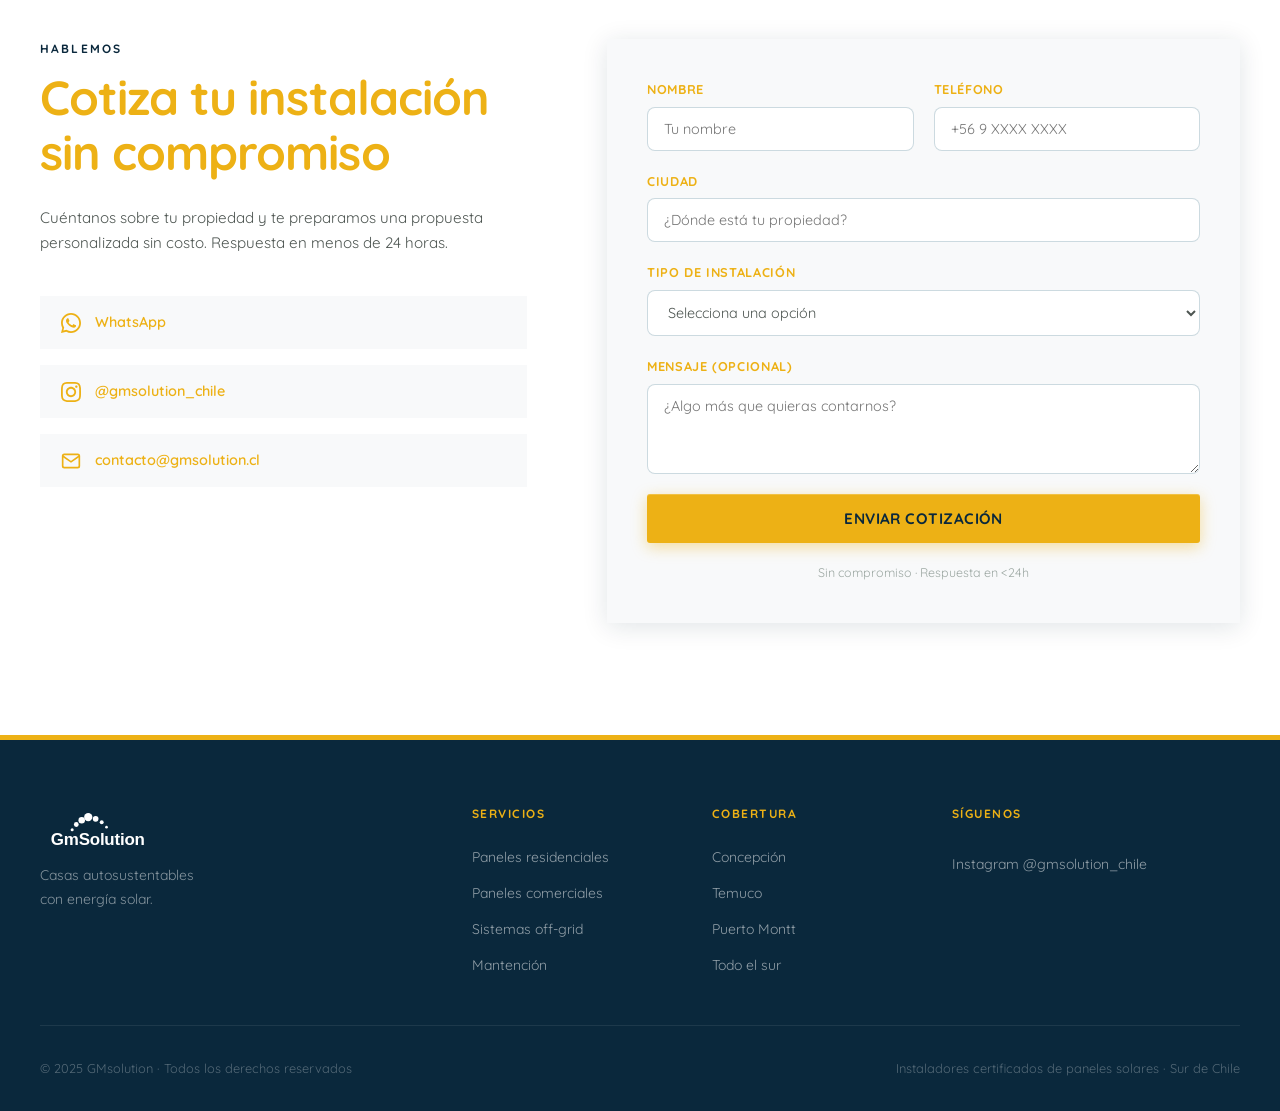
==== commit 37f2490e: "Agregar fondo azul navy a sección Por qué elegirnos Co-Authored-By: Claude Sonnet 4.6 <noreply@anthr" ====
--- a/index.html
+++ b/index.html
@@ -351,7 +351,7 @@
   </section>
 
   <!-- ¿POR QUÉ ELEGIRNOS? -->
-  <section class="section section--gray" id="porque">
+  <section class="section section--navy" id="porque">
     <div class="container">
       <div class="section-header reveal-up">
         <p class="section-tag">¿Por qué elegirnos?</p>
--- a/styles.css
+++ b/styles.css
@@ -599,6 +599,15 @@
 =========================== */
 .section--gray { background: var(--gray-50); }
 .section--teal-light { background: var(--teal); }
+.section--navy { background: #0a283c; }
+
+/* Textos en sección navy */
+.section--navy .section-tag { color: #EDB115; }
+.section--navy .section-title { color: #ffffff; }
+.section--navy .why-card { background: rgba(255,255,255,.06); border-color: rgba(255,255,255,.1); }
+.section--navy .why-card h3 { color: #ffffff; }
+.section--navy .why-card p { color: rgba(255,255,255,.7); }
+.section--navy .why-card__num { color: #EDB115; opacity: 1; }
 
 .calc__wrap {
   display: grid;
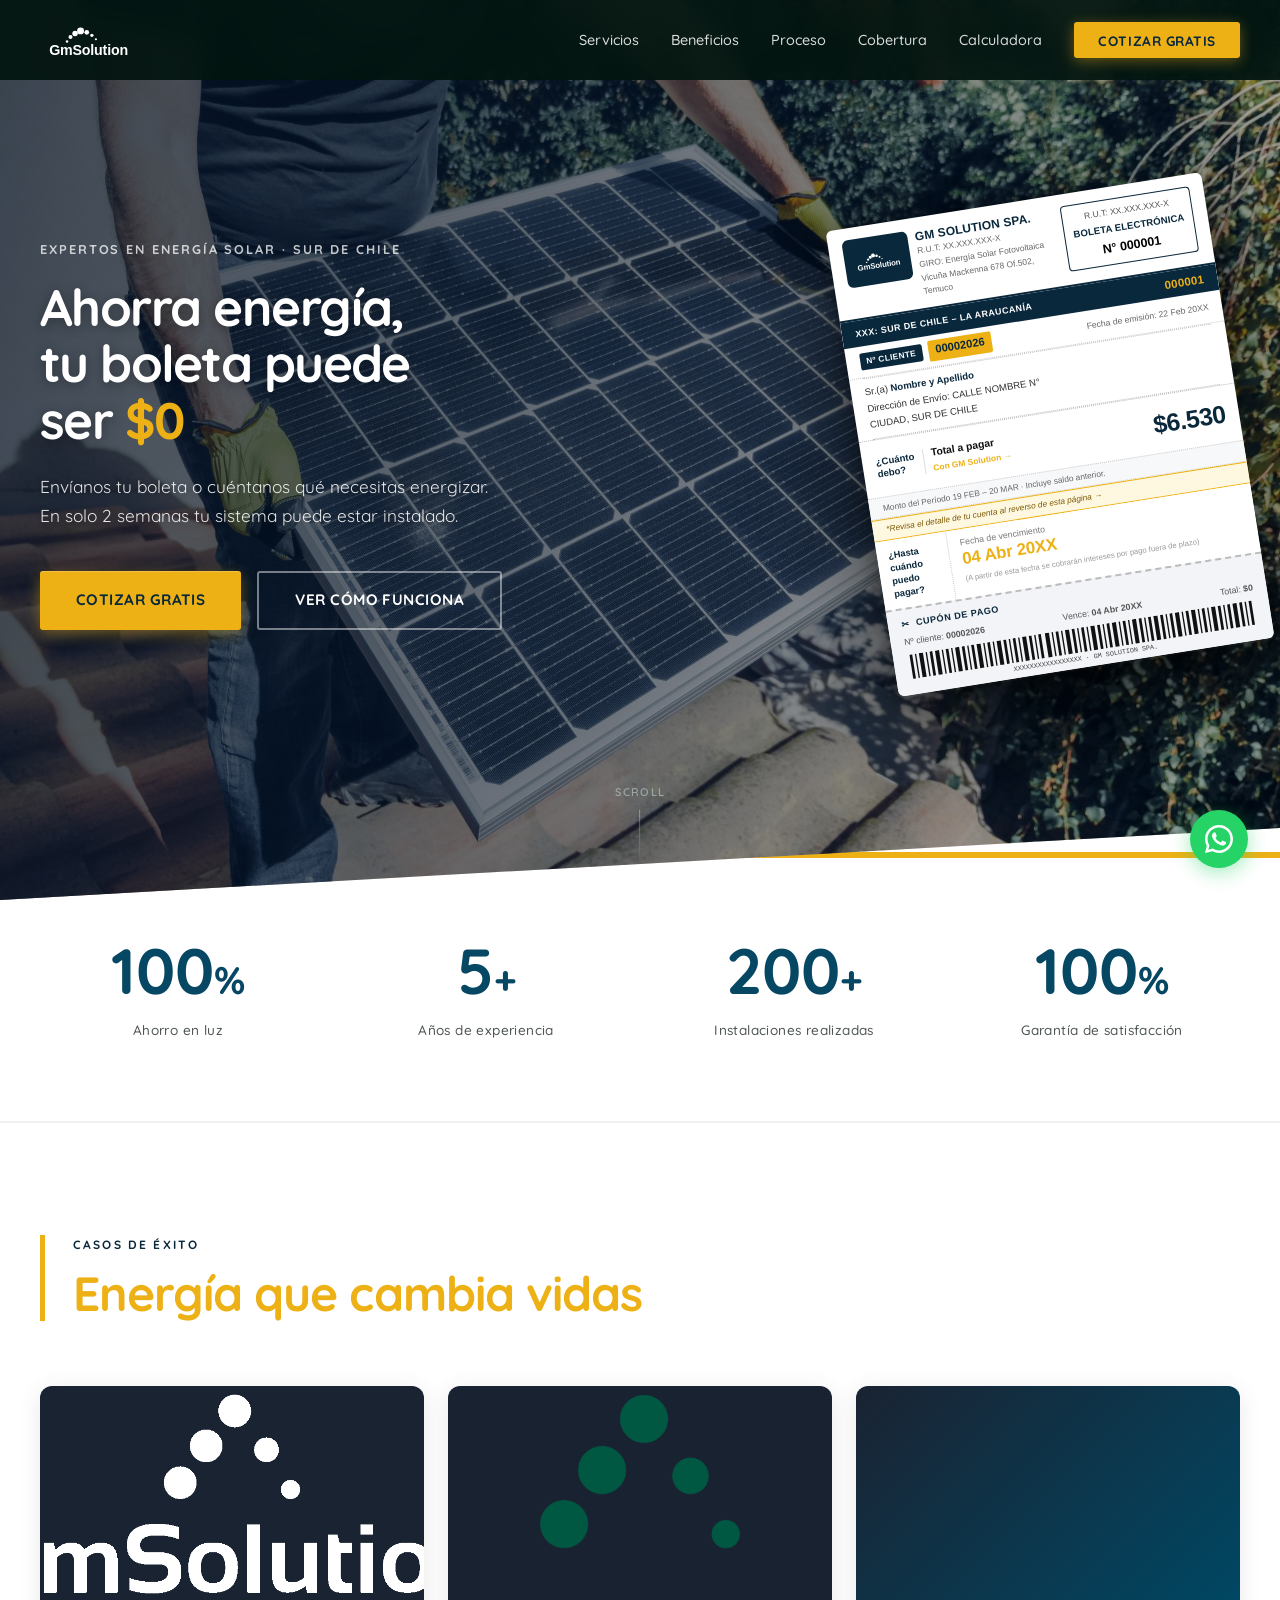
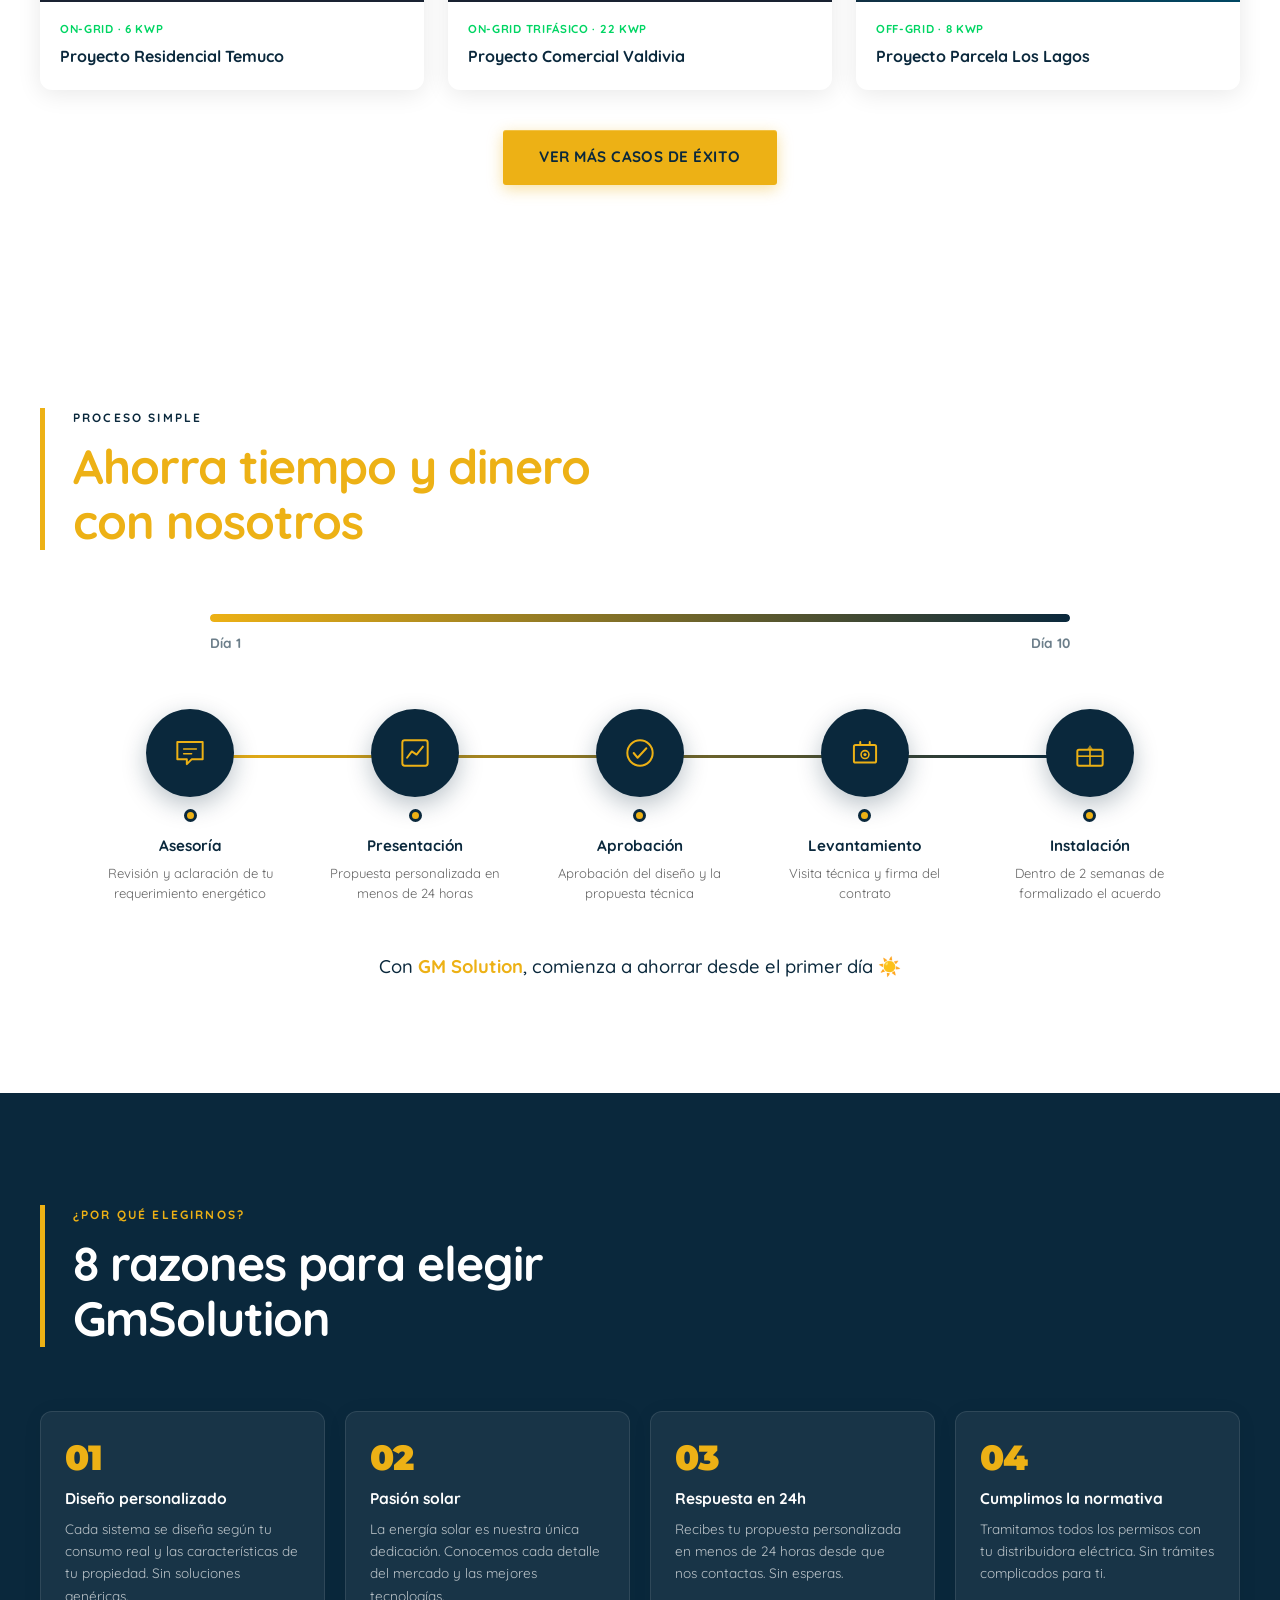
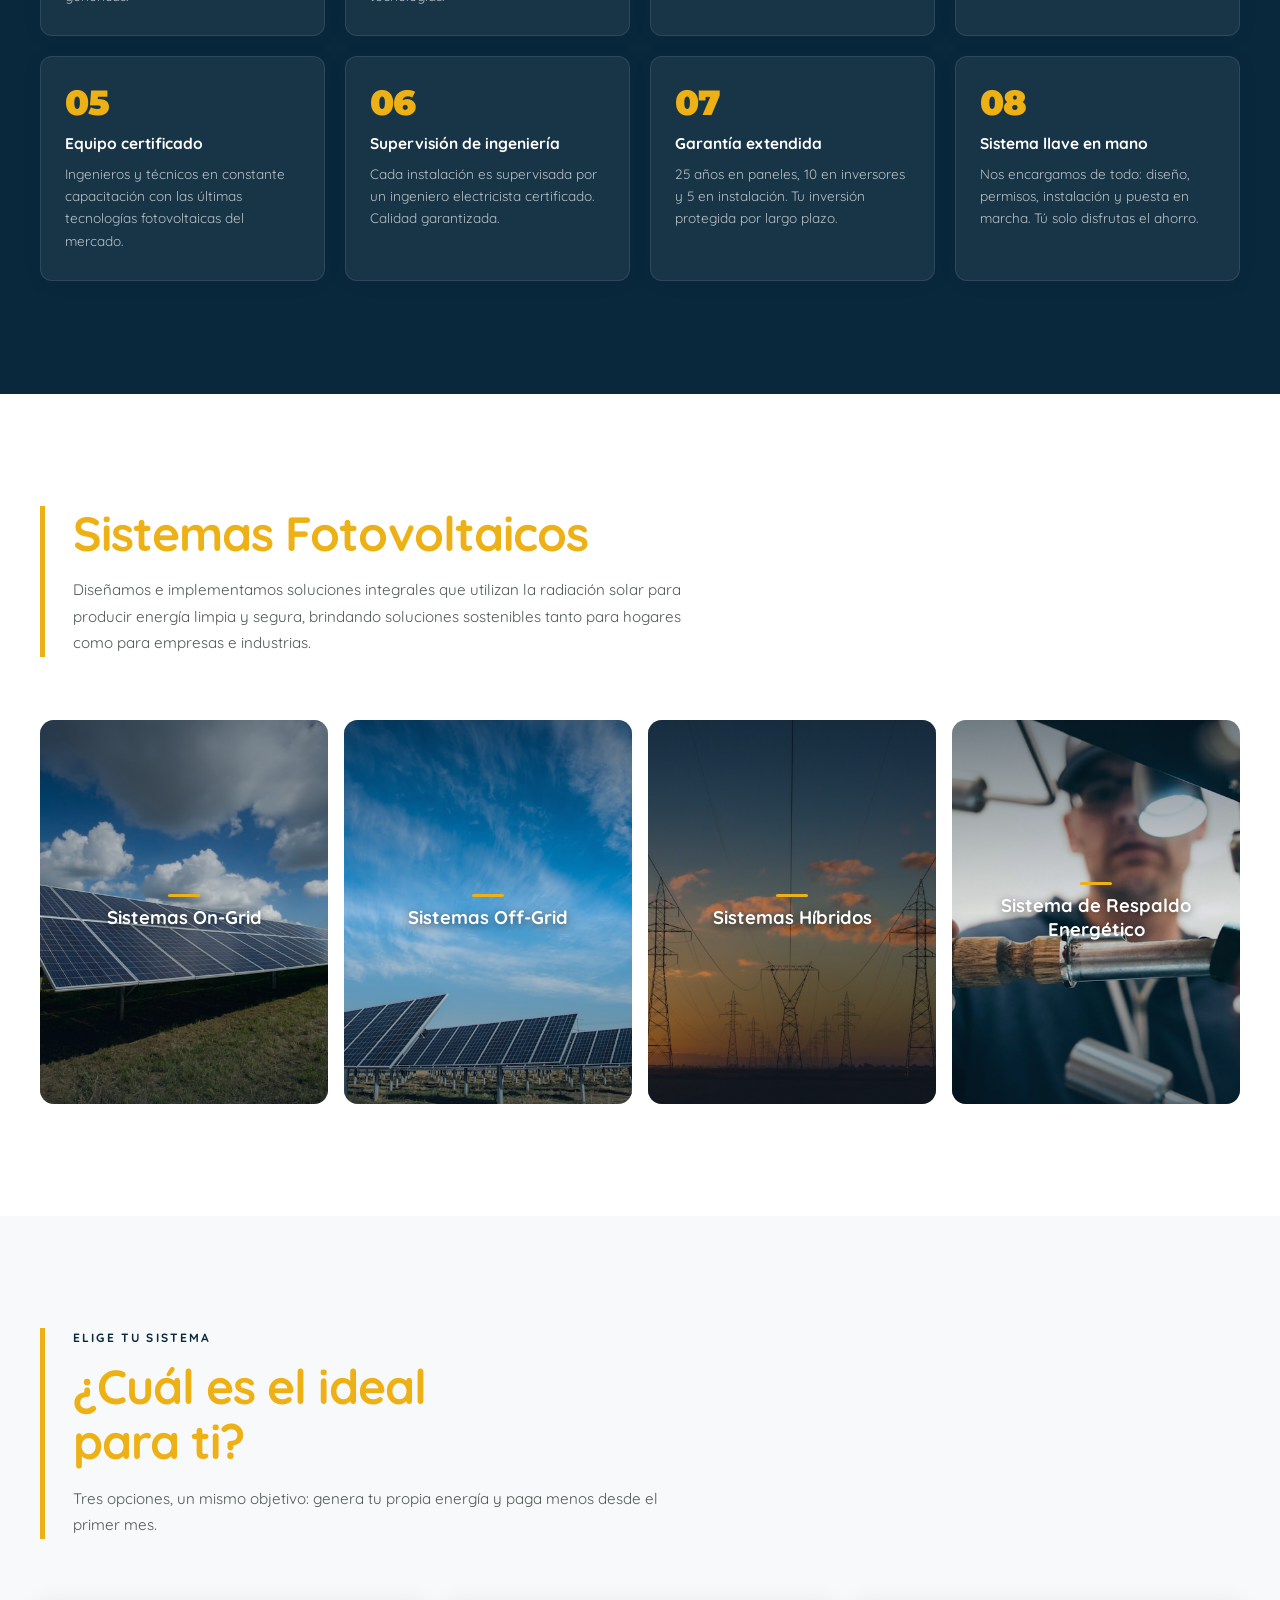
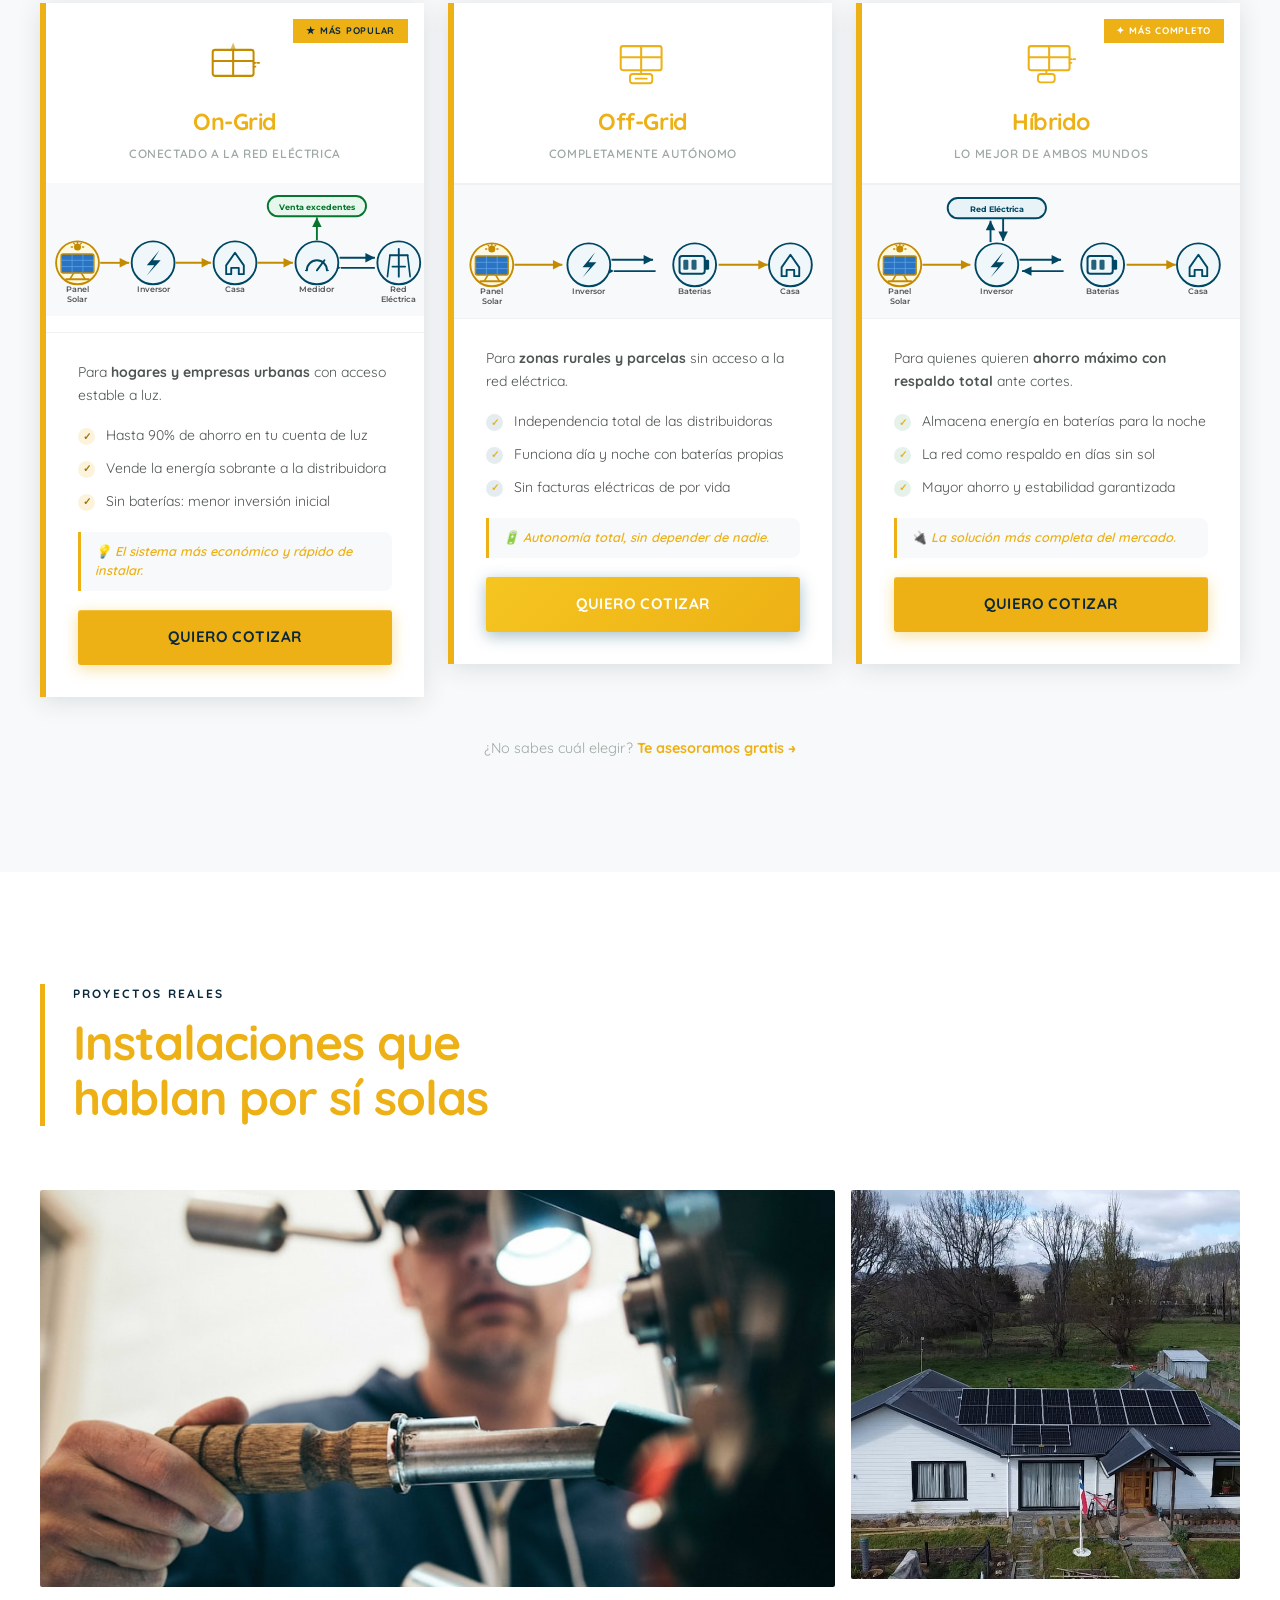
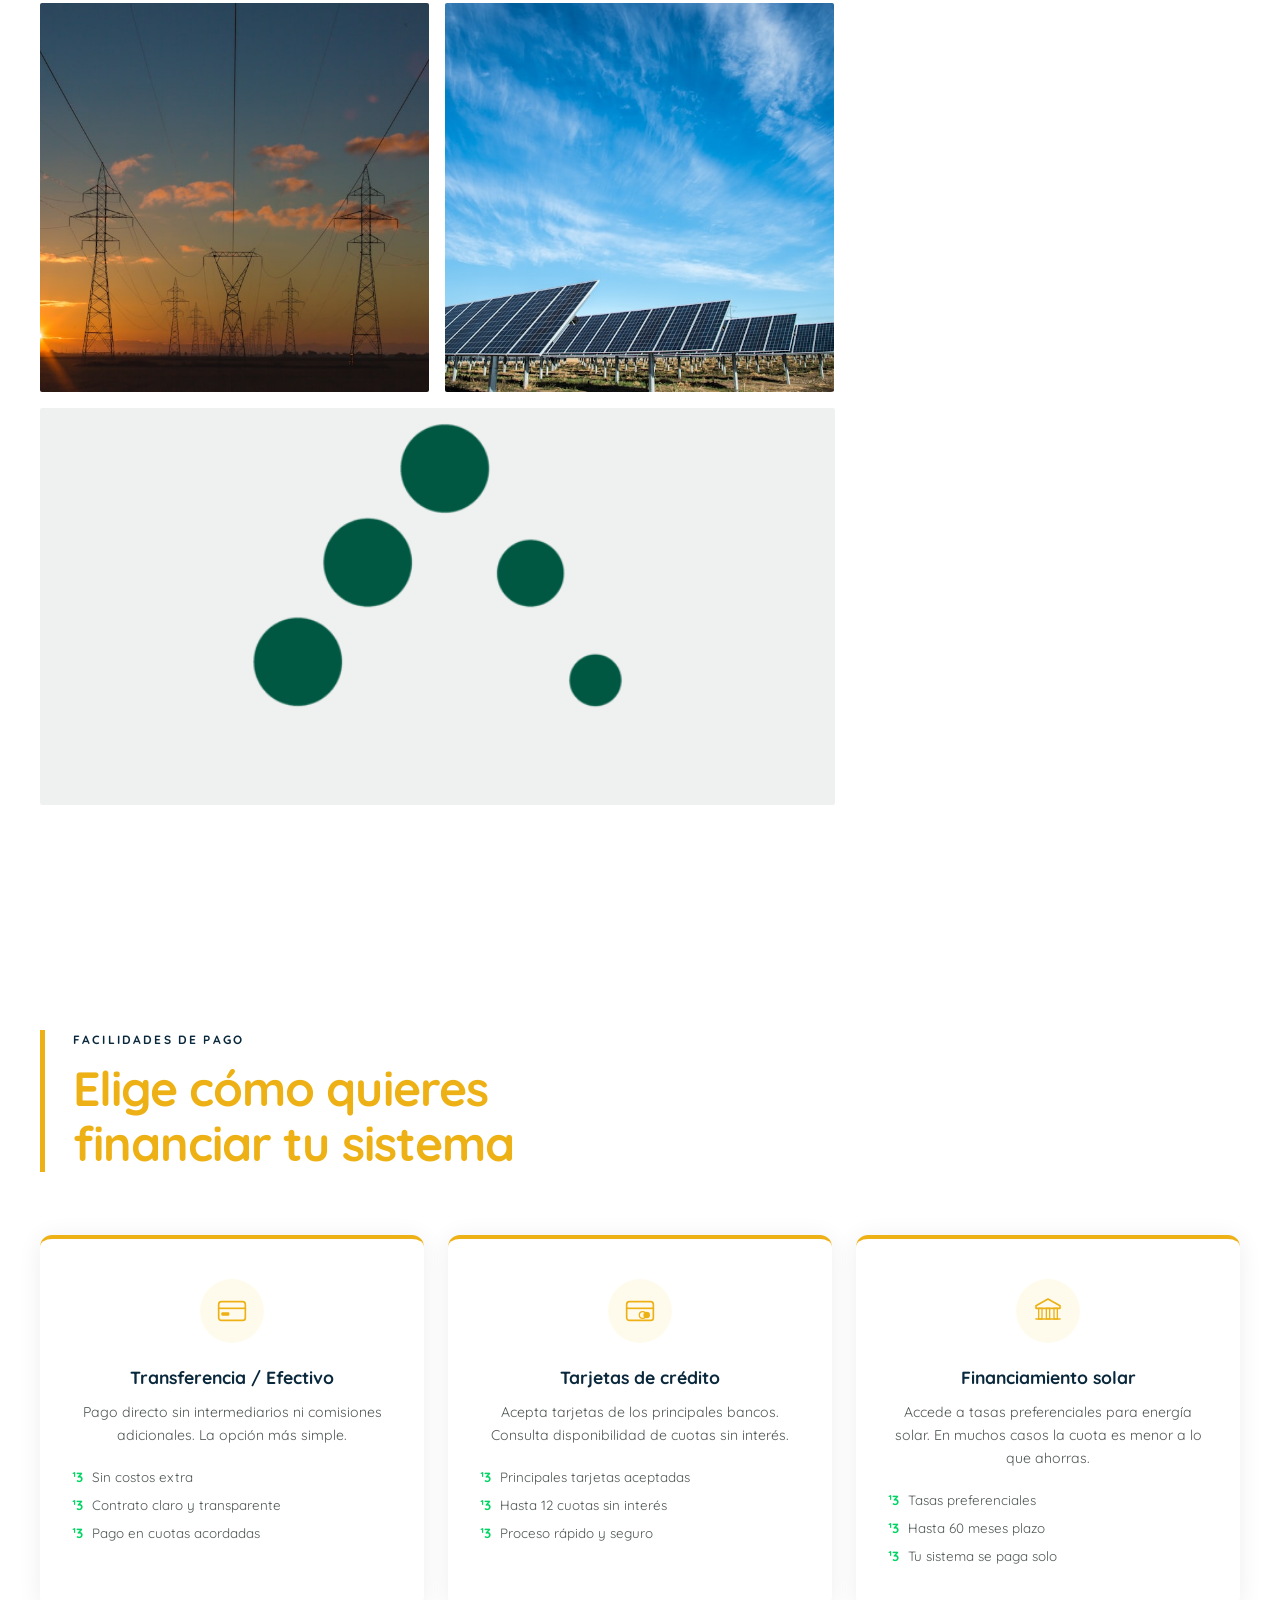
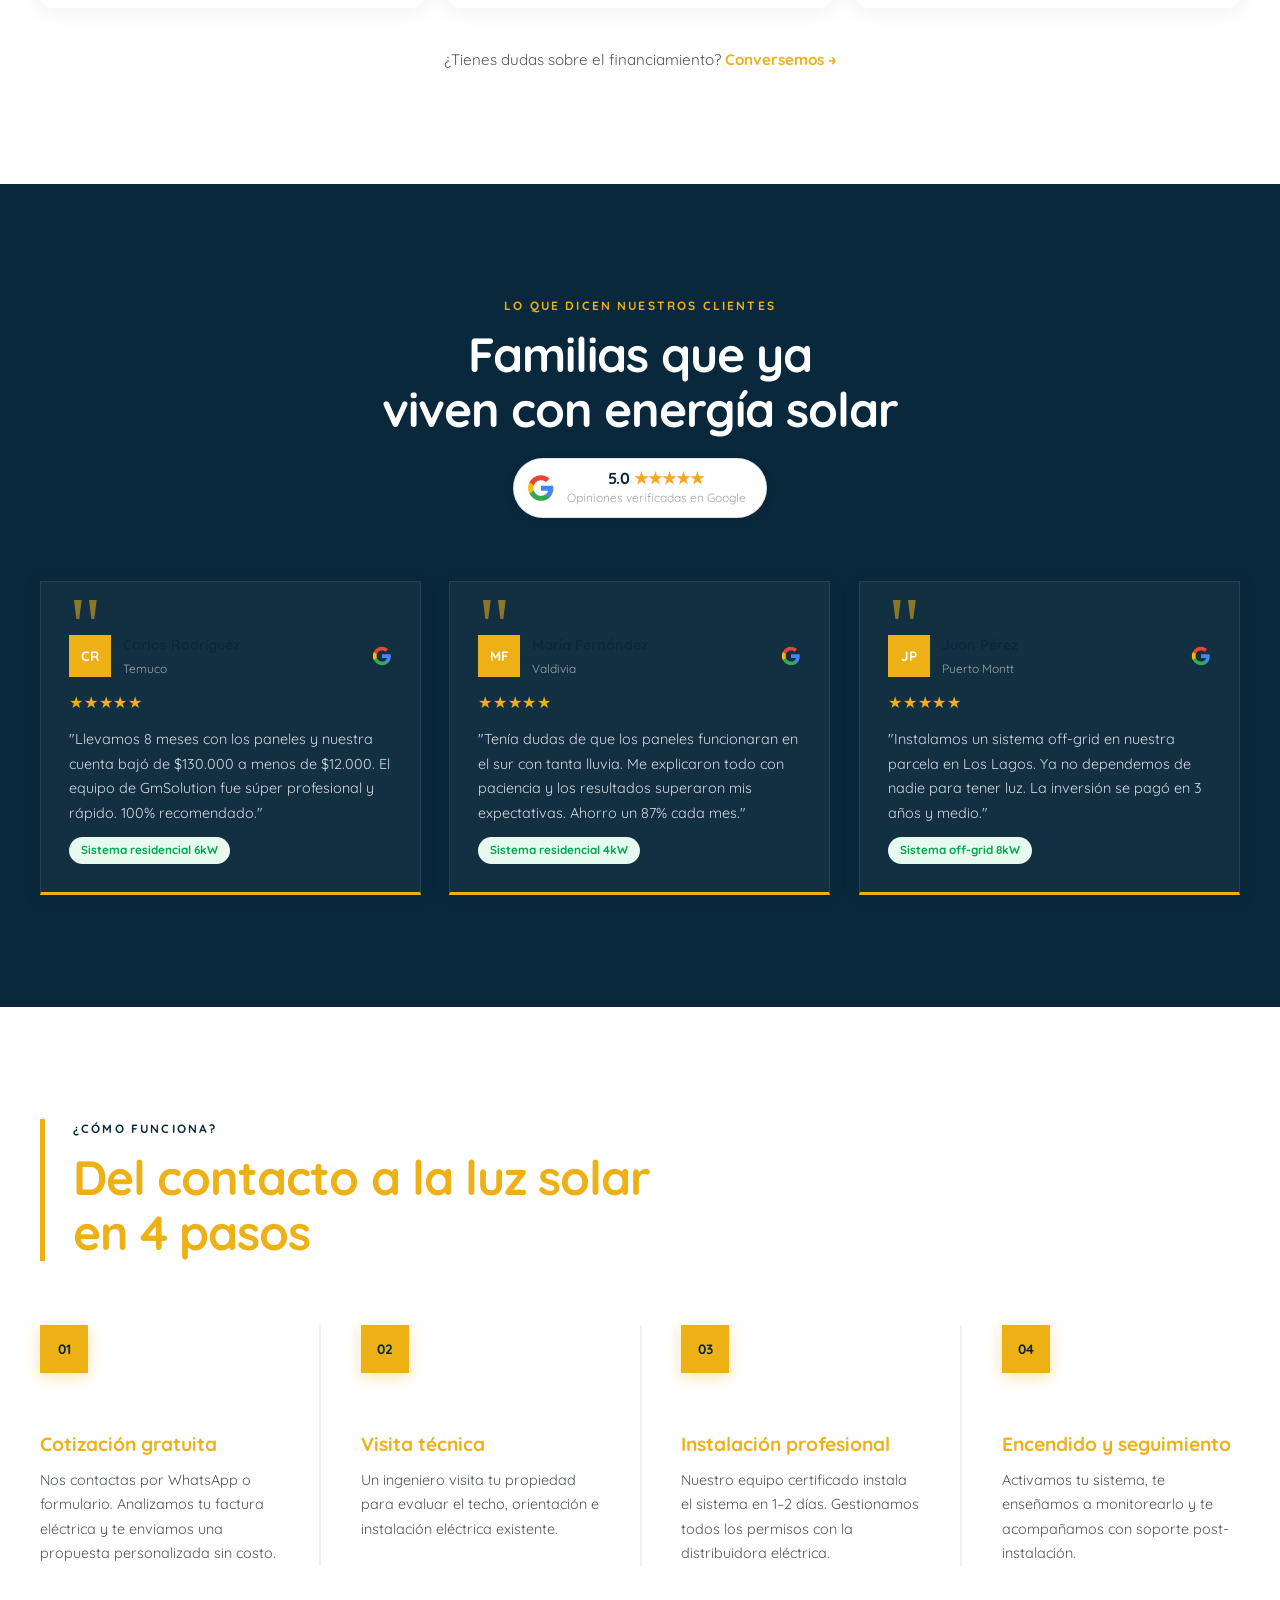
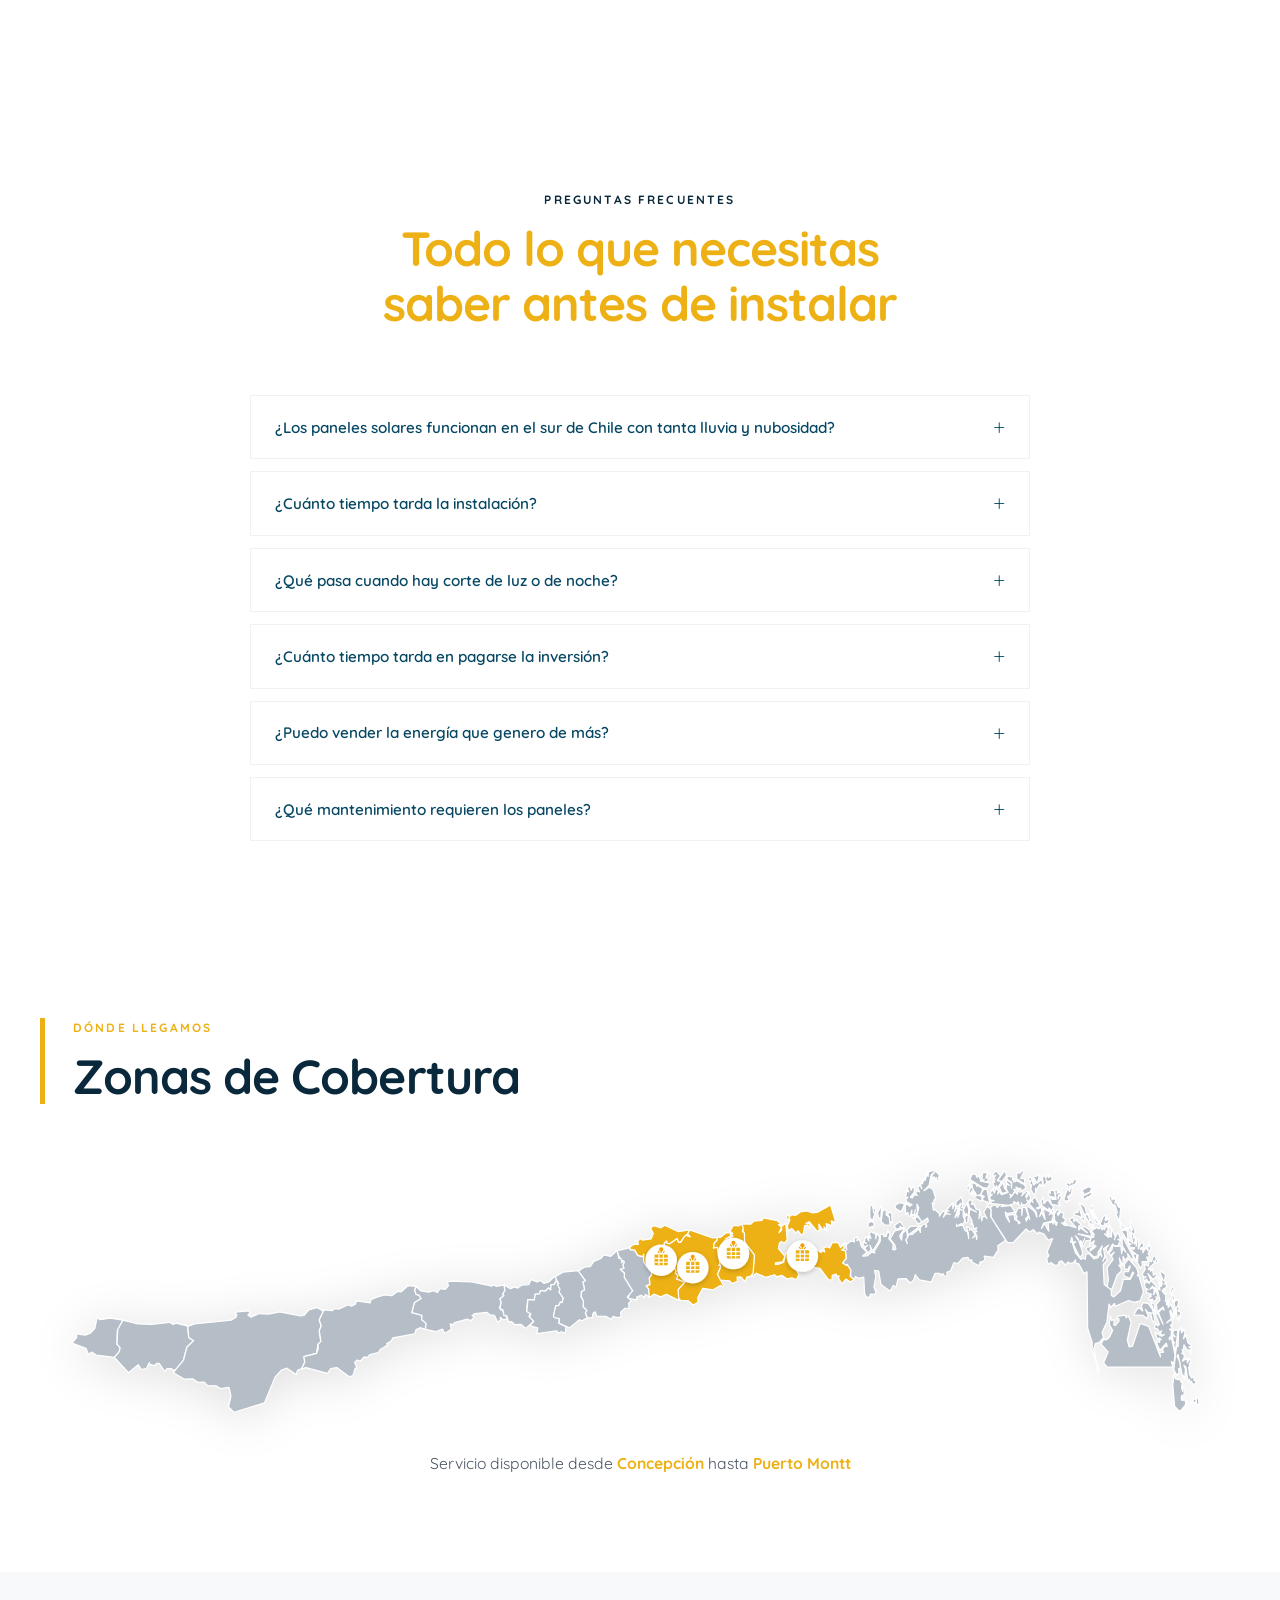
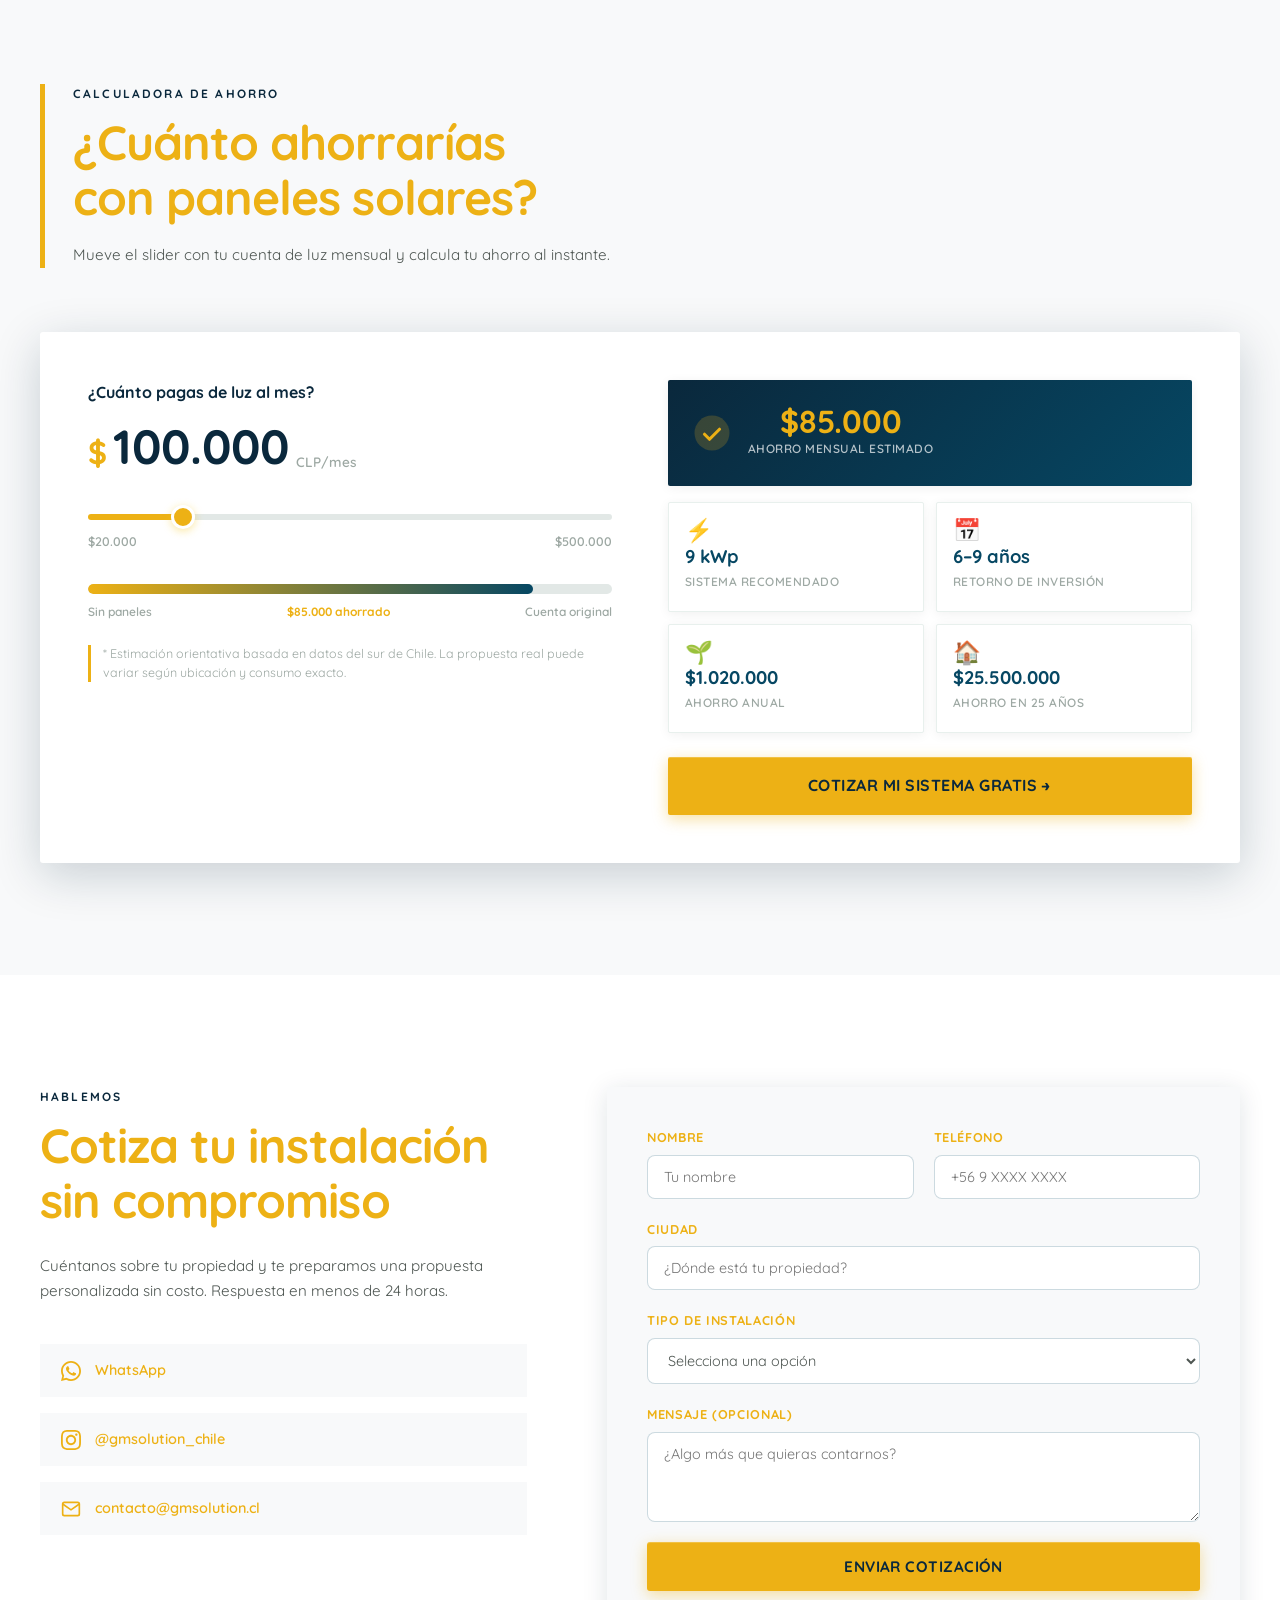
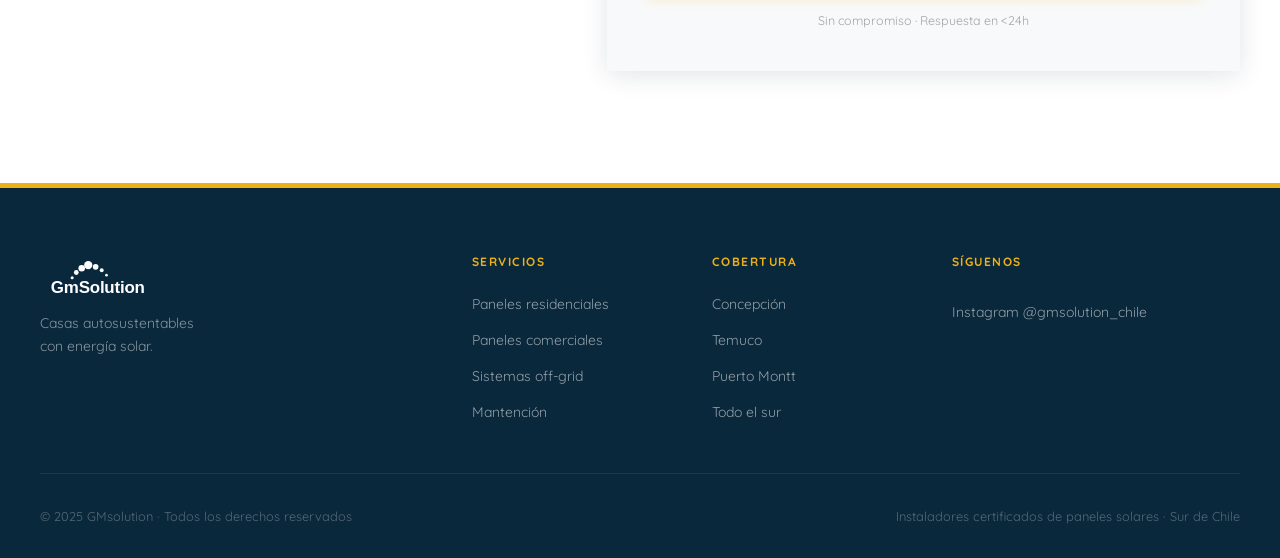
==== commit 54908046: "Rediseñar sección fotovoltaicos: 4 columnas en fila, texto centrado, fondo blanco Co-Authored-By: Cl" ====
--- a/index.html
+++ b/index.html
@@ -403,10 +403,9 @@
   </section>
 
   <!-- SISTEMAS FOTOVOLTAICOS -->
-  <section class="section section--gray" id="fotovoltaicos">
+  <section class="section" id="fotovoltaicos">
     <div class="container">
       <div class="section-header reveal-up">
-        <p class="section-tag">Lo que hacemos</p>
         <h2 class="section-title">Sistemas Fotovoltaicos</h2>
         <p class="section-desc">Diseñamos e implementamos soluciones integrales que utilizan la radiación solar para producir energía limpia y segura, brindando soluciones sostenibles tanto para hogares como para empresas e industrias.</p>
       </div>
--- a/styles.css
+++ b/styles.css
@@ -4566,16 +4566,16 @@
 =========================== */
 .fotov-grid {
   display: grid;
-  grid-template-columns: repeat(2, 1fr);
-  gap: 1.25rem;
-  margin-top: 3rem;
+  grid-template-columns: repeat(4, 1fr);
+  gap: 1rem;
+  margin-top: 2.5rem;
 }
 
 .fotov-card {
   position: relative;
-  border-radius: 16px;
+  border-radius: 14px;
   overflow: hidden;
-  aspect-ratio: 4 / 3;
+  aspect-ratio: 3 / 4;
 }
 
 .fotov-card img {
@@ -4593,24 +4593,26 @@
 .fotov-card__overlay {
   position: absolute;
   inset: 0;
-  background: linear-gradient(to top, rgba(6,24,41,0.88) 0%, rgba(6,24,41,0.15) 55%, transparent 100%);
-  display: flex;
-  align-items: flex-end;
-  padding: 1.6rem 1.75rem;
+  background: linear-gradient(to bottom, rgba(6,24,41,0.55) 0%, rgba(6,24,41,0.1) 50%, rgba(6,24,41,0.55) 100%);
+  display: flex;
+  align-items: center;
+  justify-content: center;
+  text-align: center;
+  padding: 1.5rem 1.25rem;
   transition: background 0.4s ease;
 }
 
 .fotov-card:hover .fotov-card__overlay {
-  background: linear-gradient(to top, rgba(6,24,41,0.92) 0%, rgba(6,24,41,0.35) 70%, transparent 100%);
+  background: linear-gradient(to bottom, rgba(6,24,41,0.72) 0%, rgba(6,24,41,0.25) 50%, rgba(6,24,41,0.72) 100%);
 }
 
 .fotov-card__title {
   color: #ffffff;
-  font-size: 1.2rem;
-  font-weight: 700;
-  line-height: 1.25;
+  font-size: 1.15rem;
+  font-weight: 700;
+  line-height: 1.3;
   font-family: var(--font);
-  text-shadow: 0 2px 8px rgba(0,0,0,0.4);
+  text-shadow: 0 2px 10px rgba(0,0,0,0.6);
 }
 
 .fotov-card__title::before {
@@ -4620,12 +4622,16 @@
   height: 3px;
   background: #EDB115;
   border-radius: 2px;
-  margin-bottom: .6rem;
-}
-
-@media (max-width: 640px) {
-  .fotov-grid { grid-template-columns: 1fr; }
+  margin: 0 auto 0.6rem;
+}
+
+@media (max-width: 900px) {
+  .fotov-grid { grid-template-columns: repeat(2, 1fr); }
   .fotov-card { aspect-ratio: 3 / 2; }
+}
+@media (max-width: 540px) {
+  .fotov-grid { grid-template-columns: 1fr 1fr; }
+  .fotov-card { aspect-ratio: 1 / 1; }
 }
 
 /* ===== TIMELINE PROCESO RÁPIDO ===== */
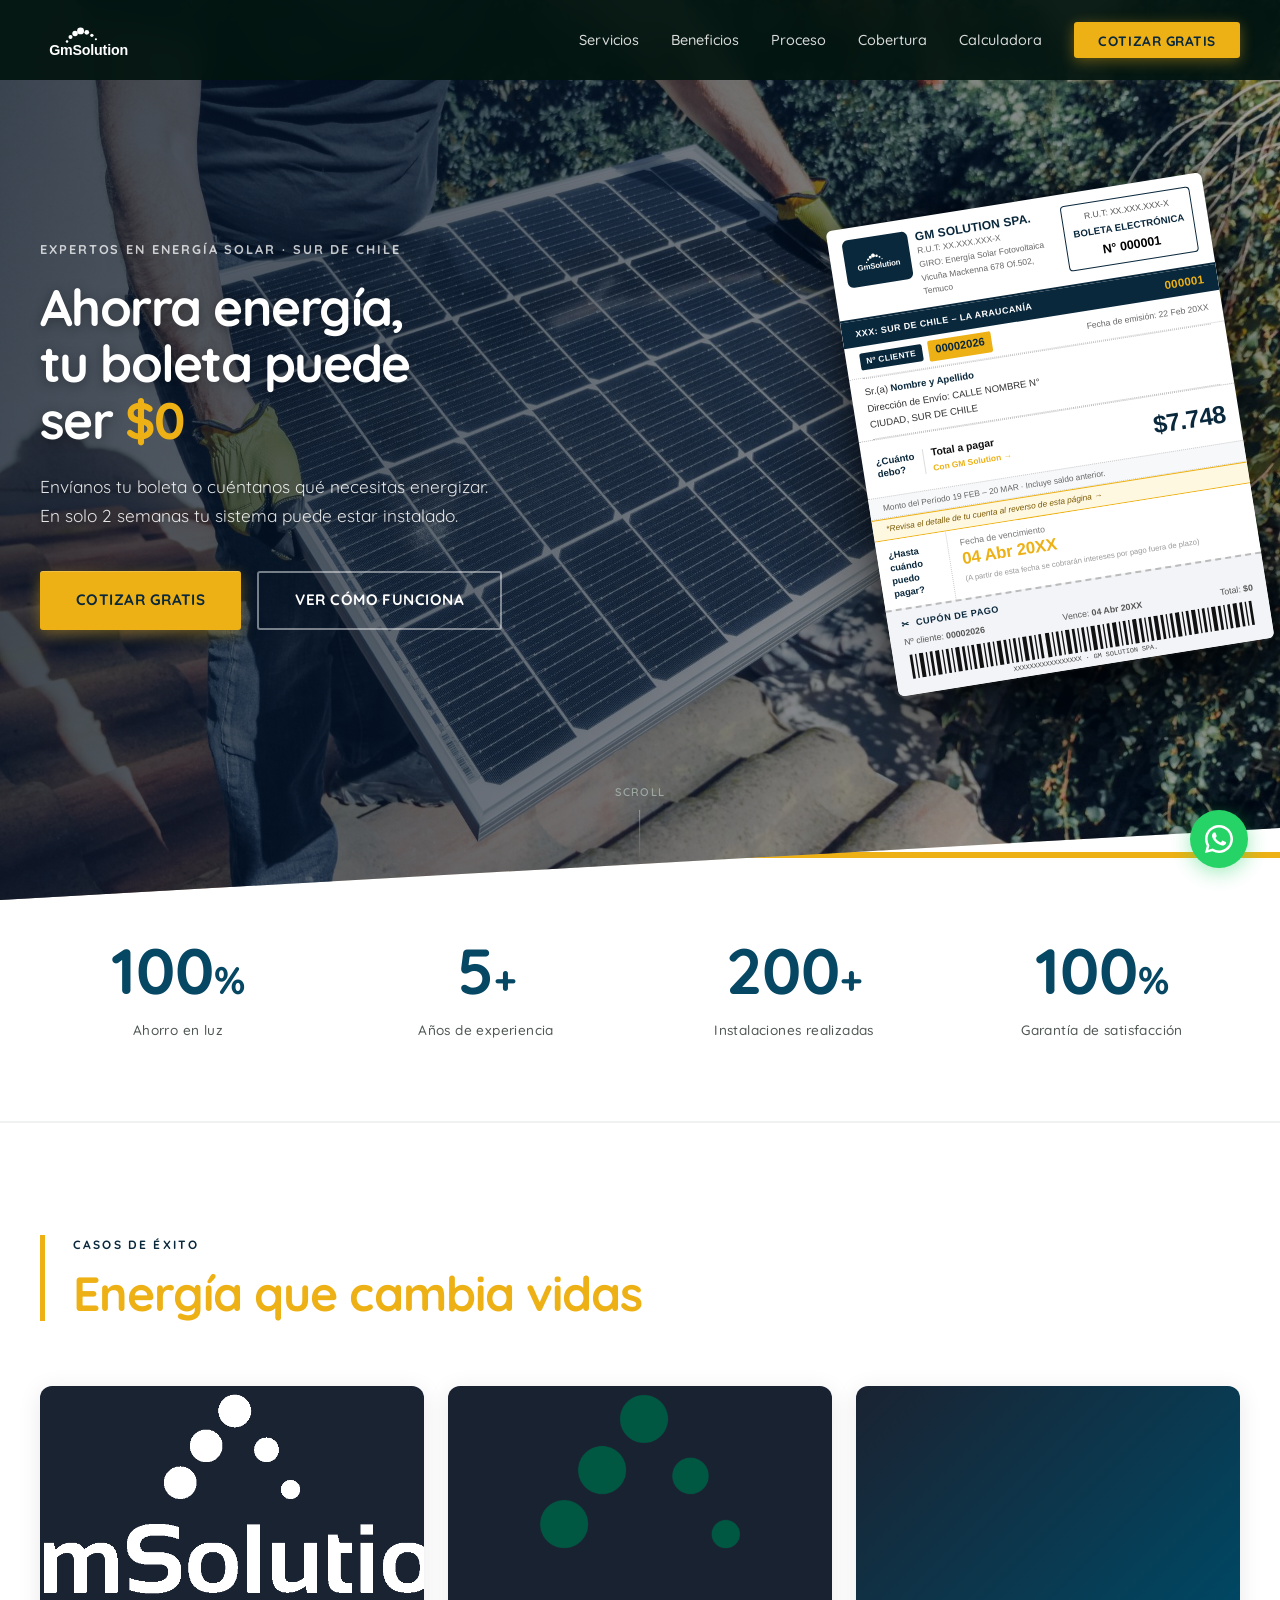
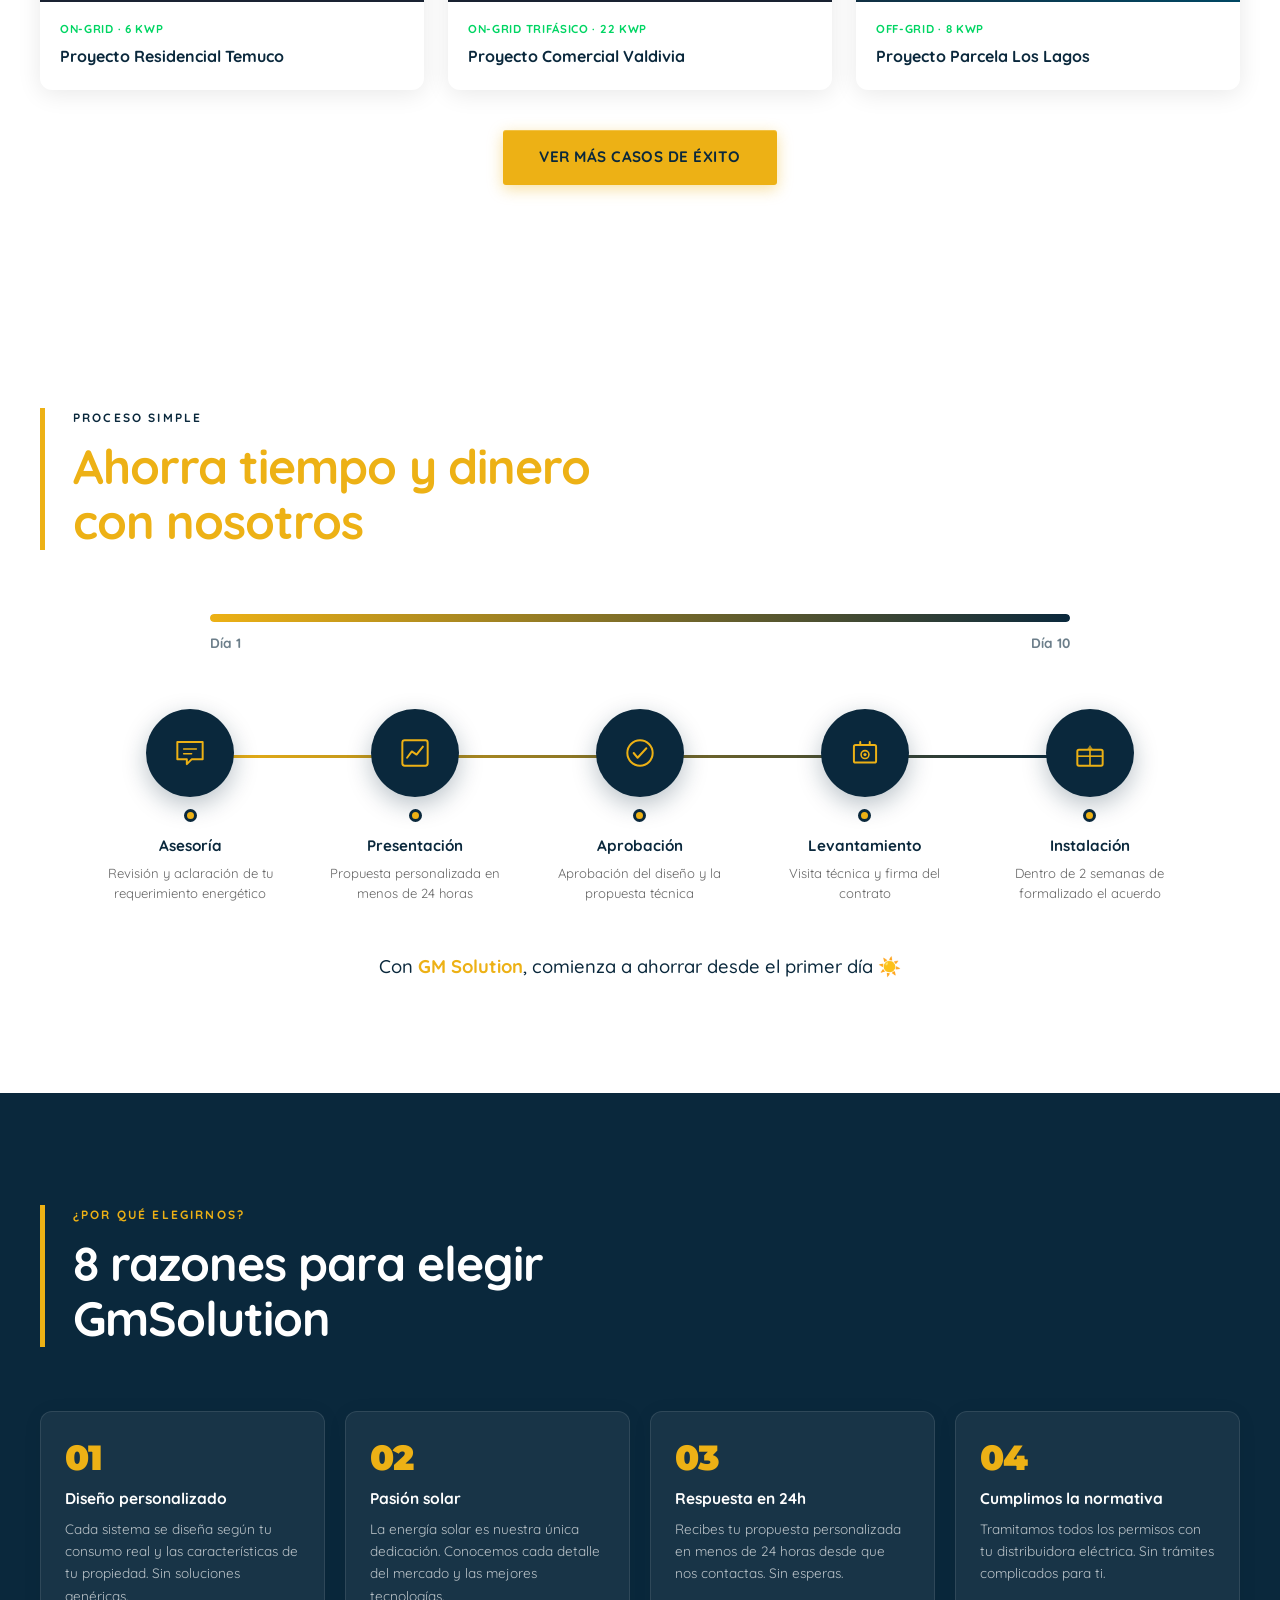
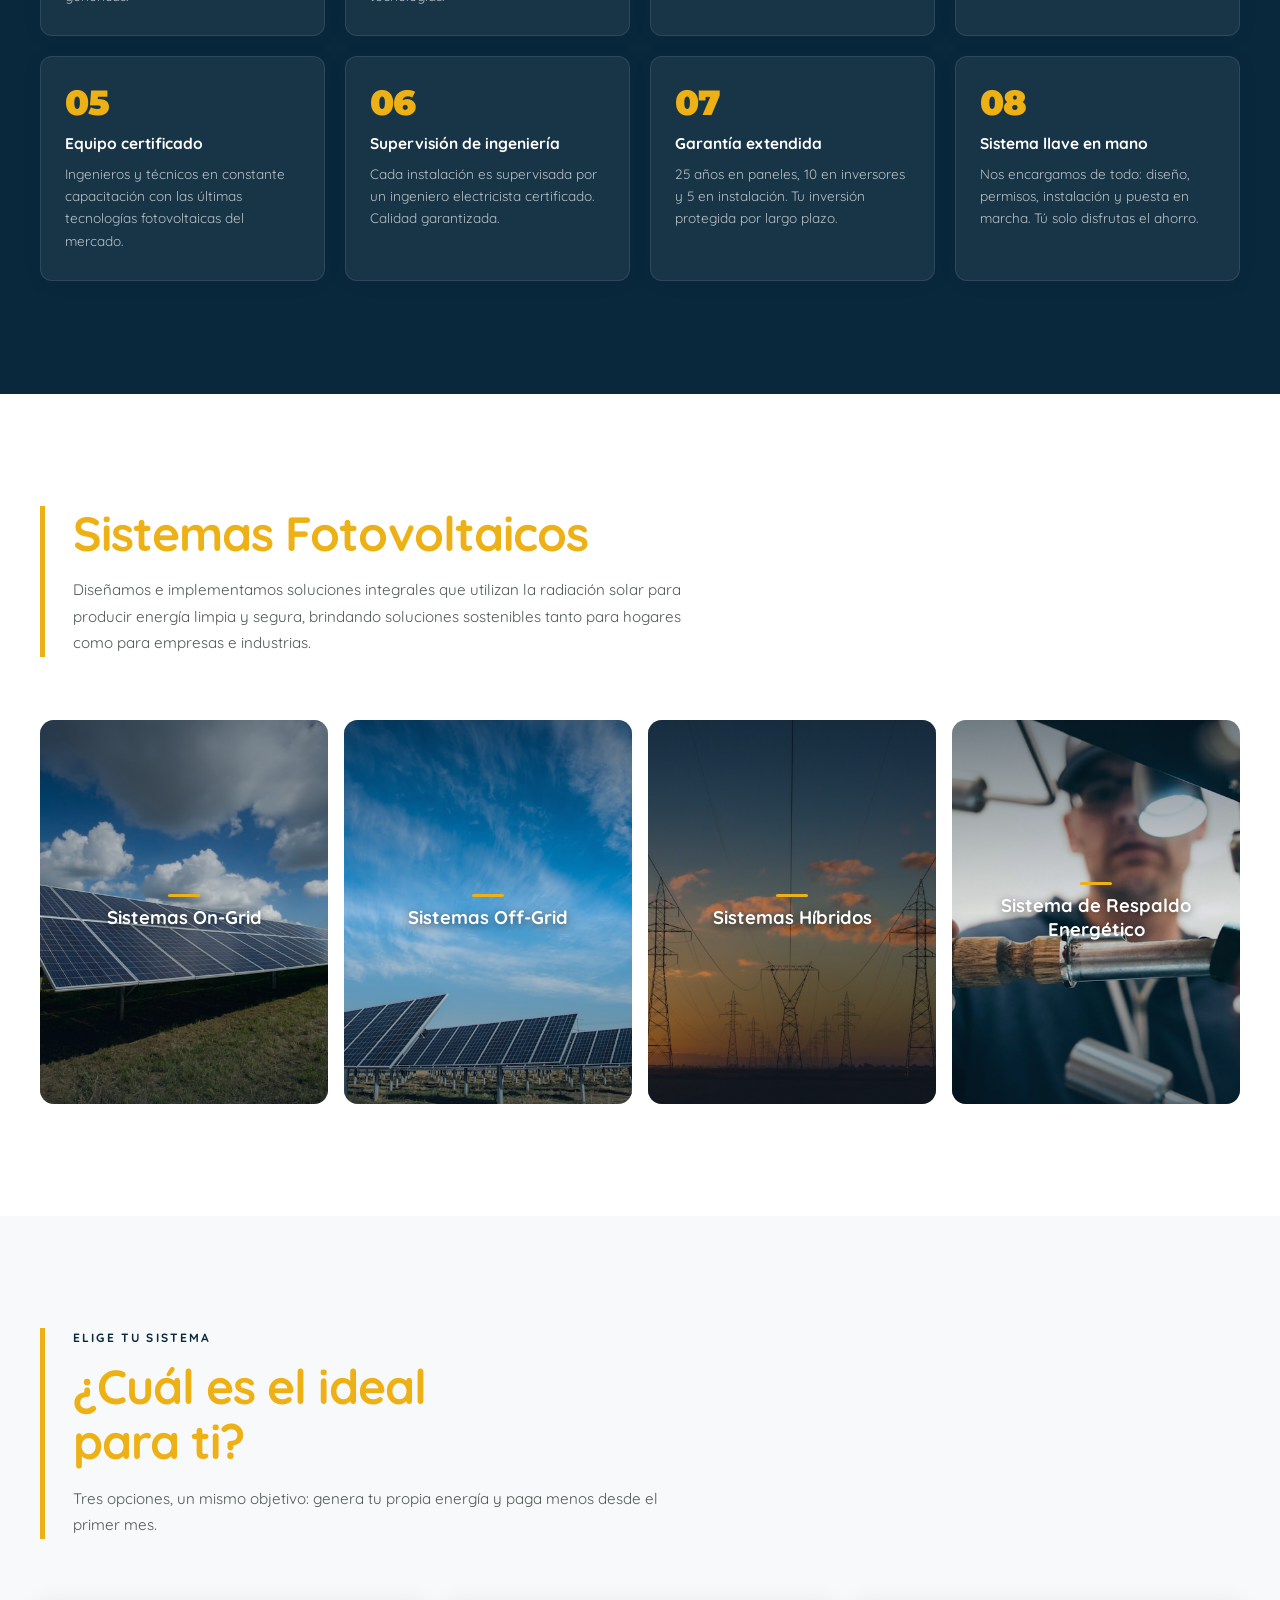
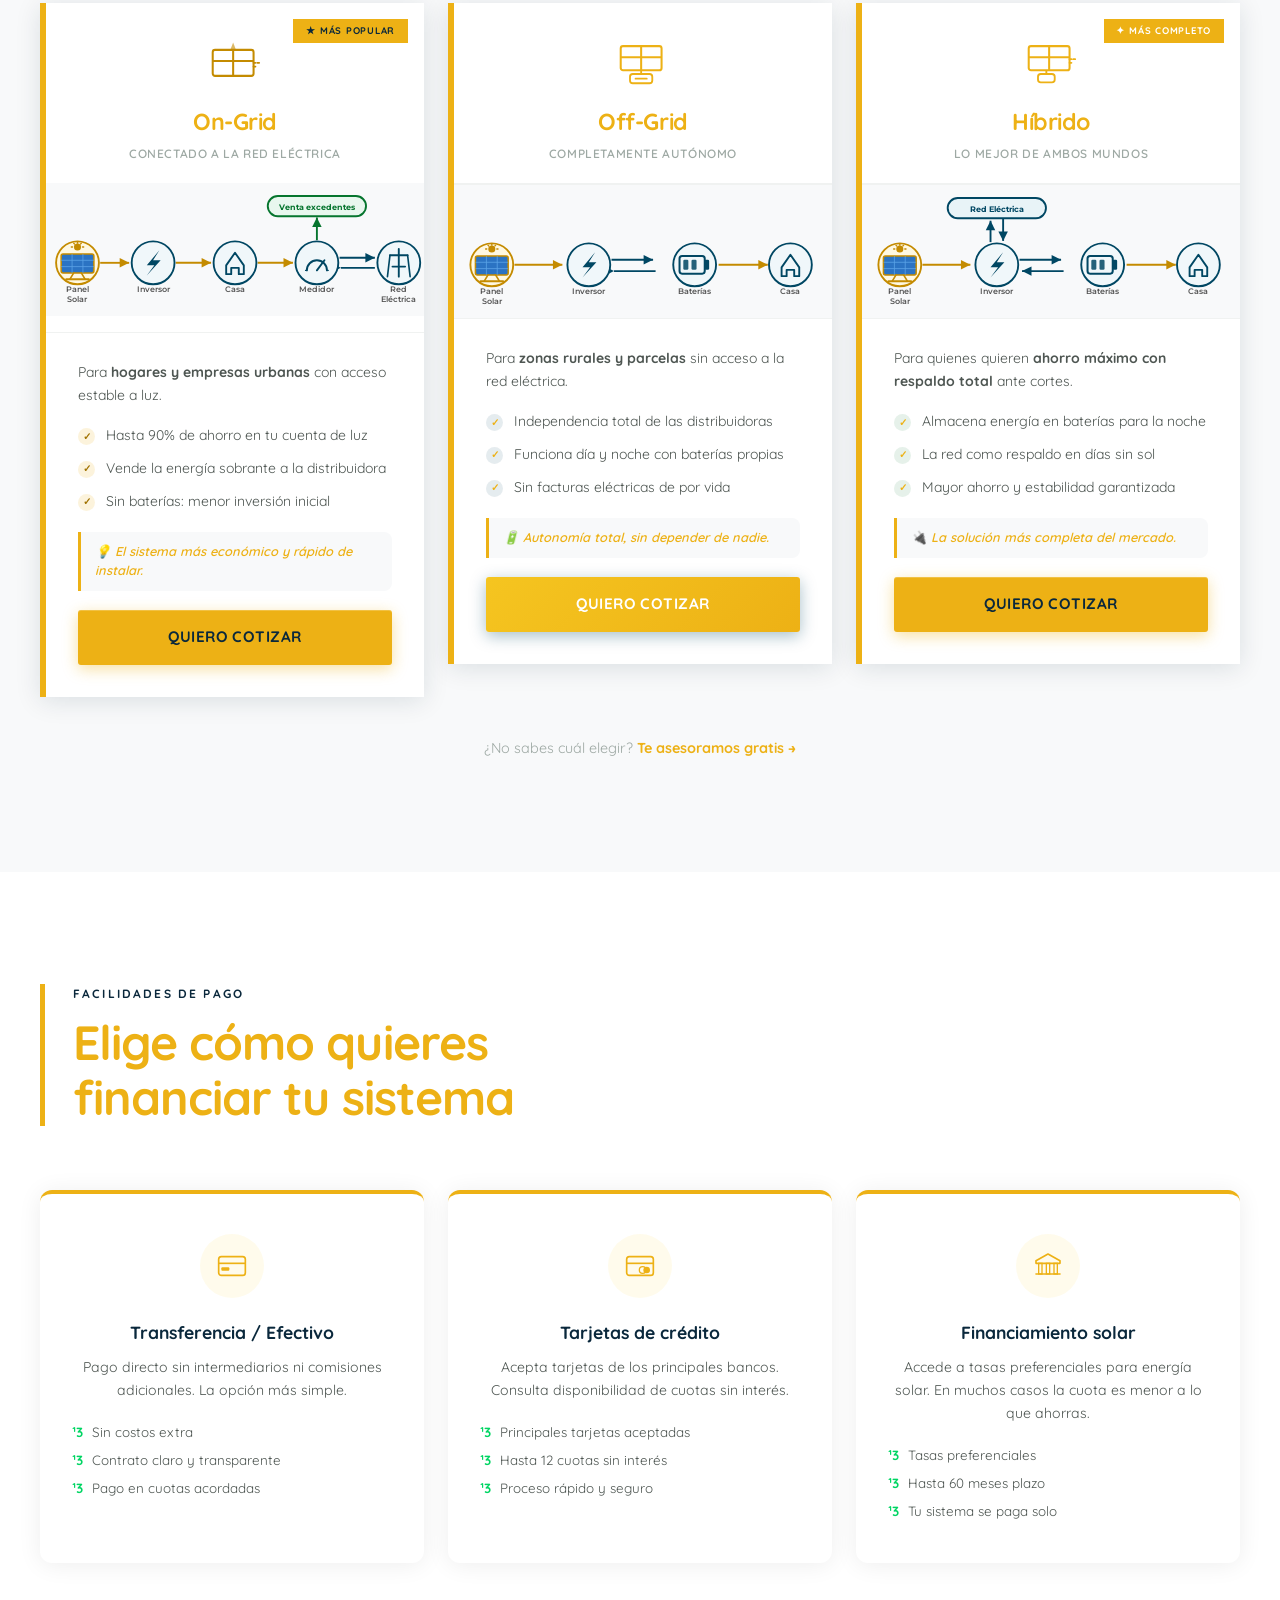
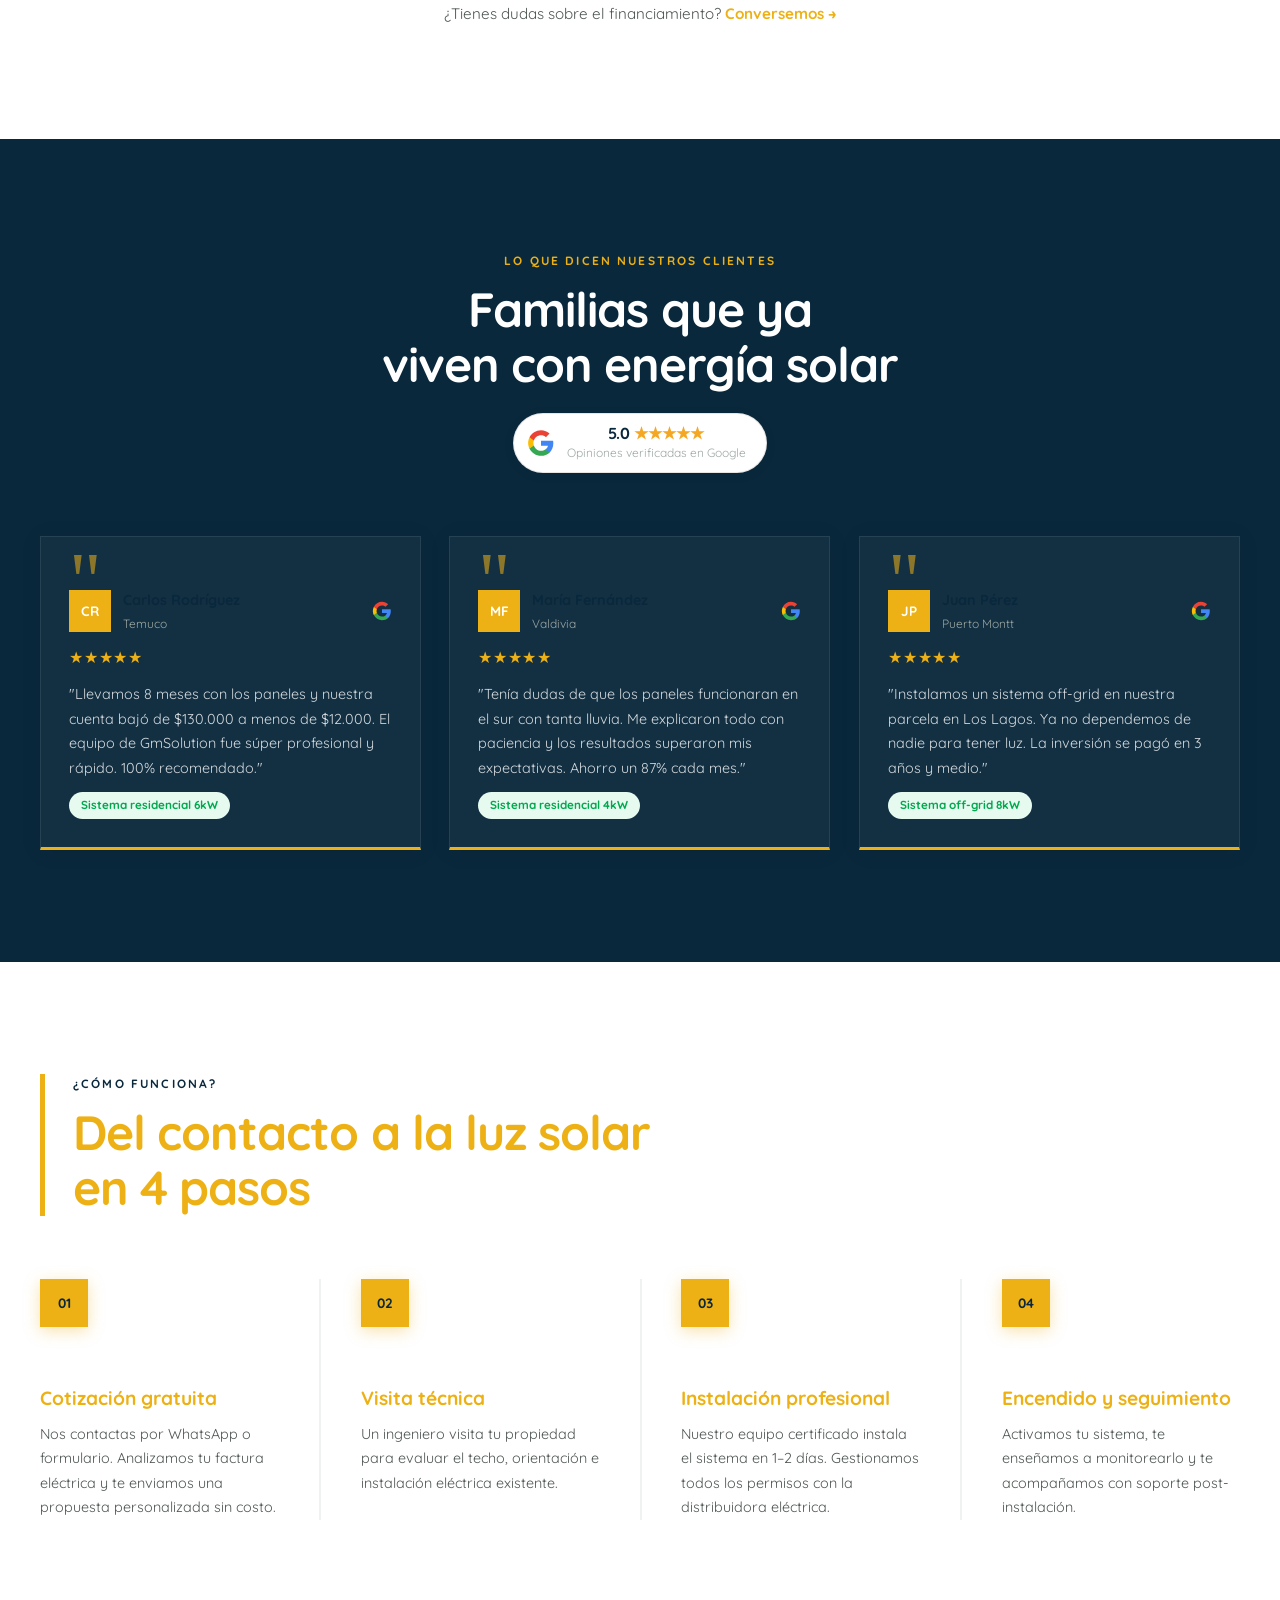
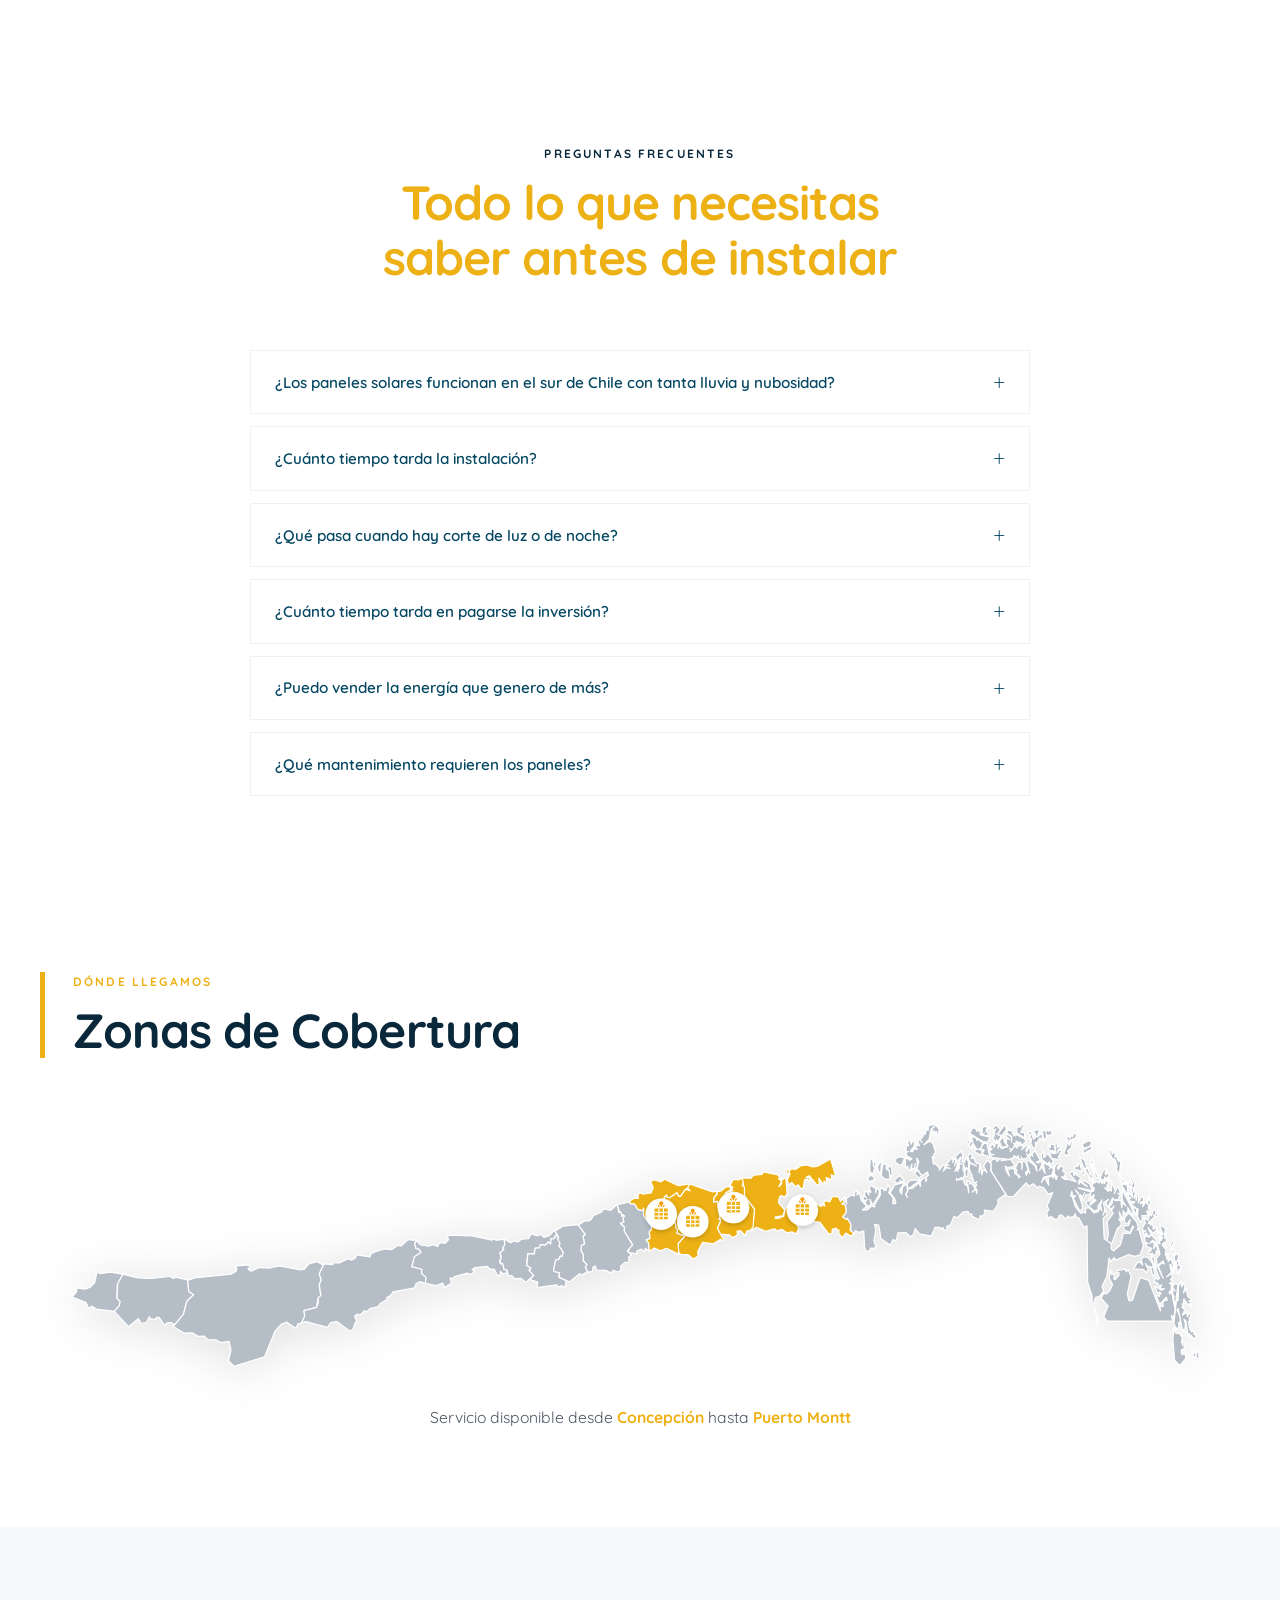
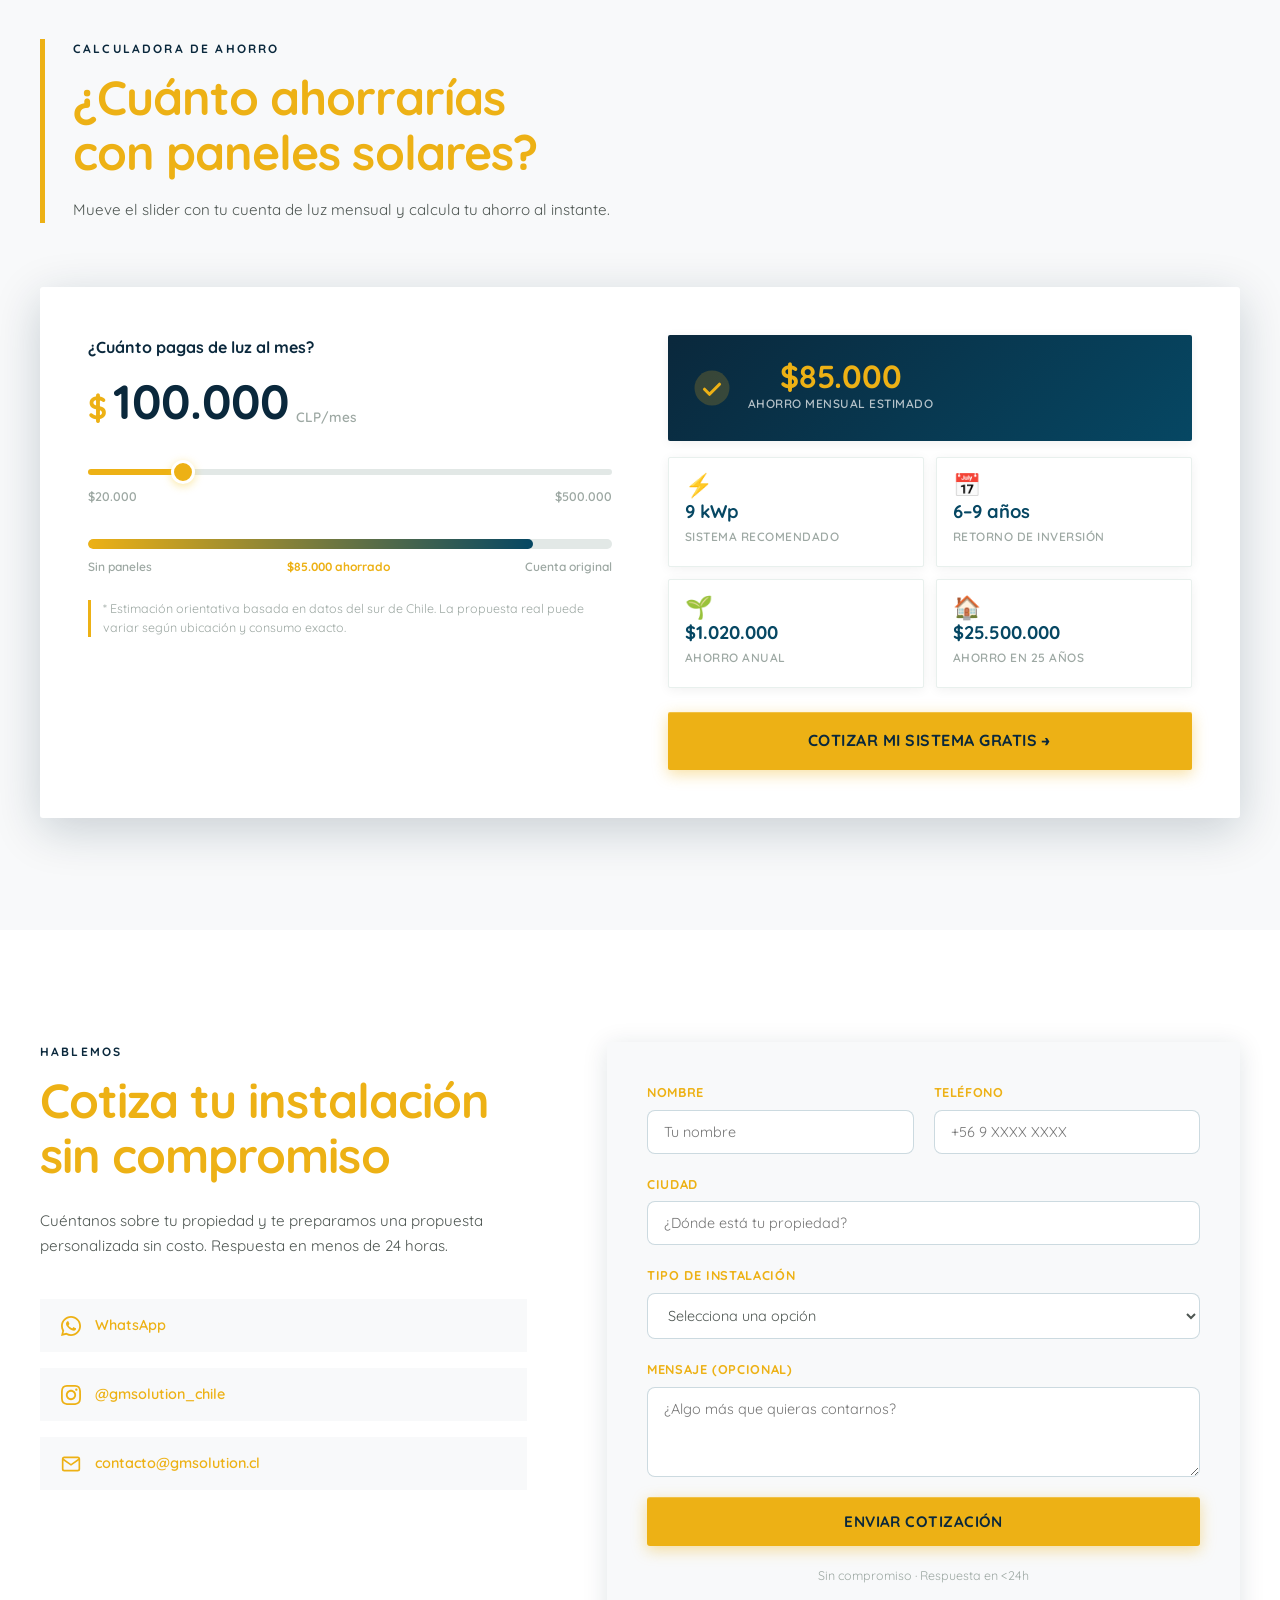
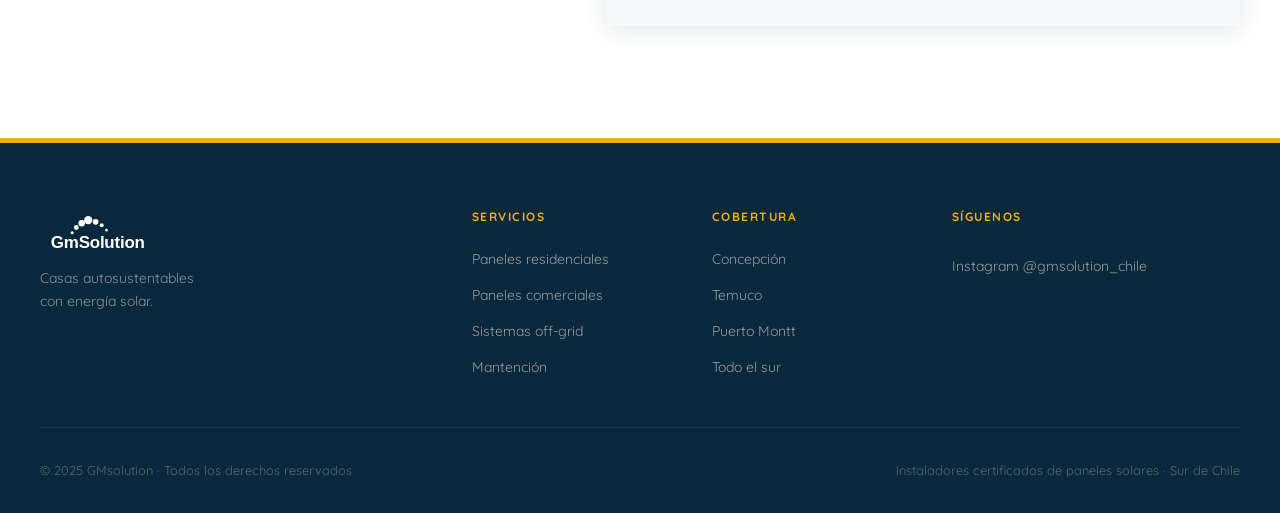
==== commit 585ec872: "Eliminar sección galería de instalaciones Co-Authored-By: Claude Sonnet 4.6 <noreply@anthropic.com>" ====
--- a/index.html
+++ b/index.html
@@ -733,37 +733,6 @@
   </section>
 
   <!-- GALERÍA -->
-  <section class="section" id="galeria">
-    <div class="container">
-      <div class="section-header reveal-up">
-        <p class="section-tag">Proyectos reales</p>
-        <h2 class="section-title">Instalaciones que<br />hablan por sí solas</h2>
-      </div>
-      <div class="gallery__grid">
-        <div class="gallery__item gallery__item--wide reveal-up">
-          <img src="assets/solar-respaldo.jpg" alt="Instalación GmSolution" loading="lazy" />
-          <div class="gallery__overlay"><span>Proyecto residencial · Sur de Chile</span></div>
-        </div>
-        <div class="gallery__item reveal-up">
-          <img src="assets/about.jpg" alt="Casa con paneles solares" loading="lazy" />
-          <div class="gallery__overlay"><span>Vivienda familiar · Temuco</span></div>
-        </div>
-        <div class="gallery__item reveal-up">
-          <img src="assets/solar-hibrido.jpg" alt="Sistema híbrido" loading="lazy" />
-          <div class="gallery__overlay"><span>Sistema híbrido</span></div>
-        </div>
-        <div class="gallery__item reveal-up">
-          <img src="assets/solar-offgrid.jpg" alt="Sistema off-grid" loading="lazy" />
-          <div class="gallery__overlay"><span>Sistema off-grid</span></div>
-        </div>
-        <div class="gallery__item gallery__item--wide reveal-up">
-          <img src="assets/gallery2.png" alt="Proyecto GmSolution" loading="lazy" />
-          <div class="gallery__overlay"><span>Instalación comercial · Concepción</span></div>
-        </div>
-      </div>
-    </div>
-  </section>
-
   <!-- ALTERNATIVAS DE PAGO -->
   <section class="section" id="pago">
     <div class="container">
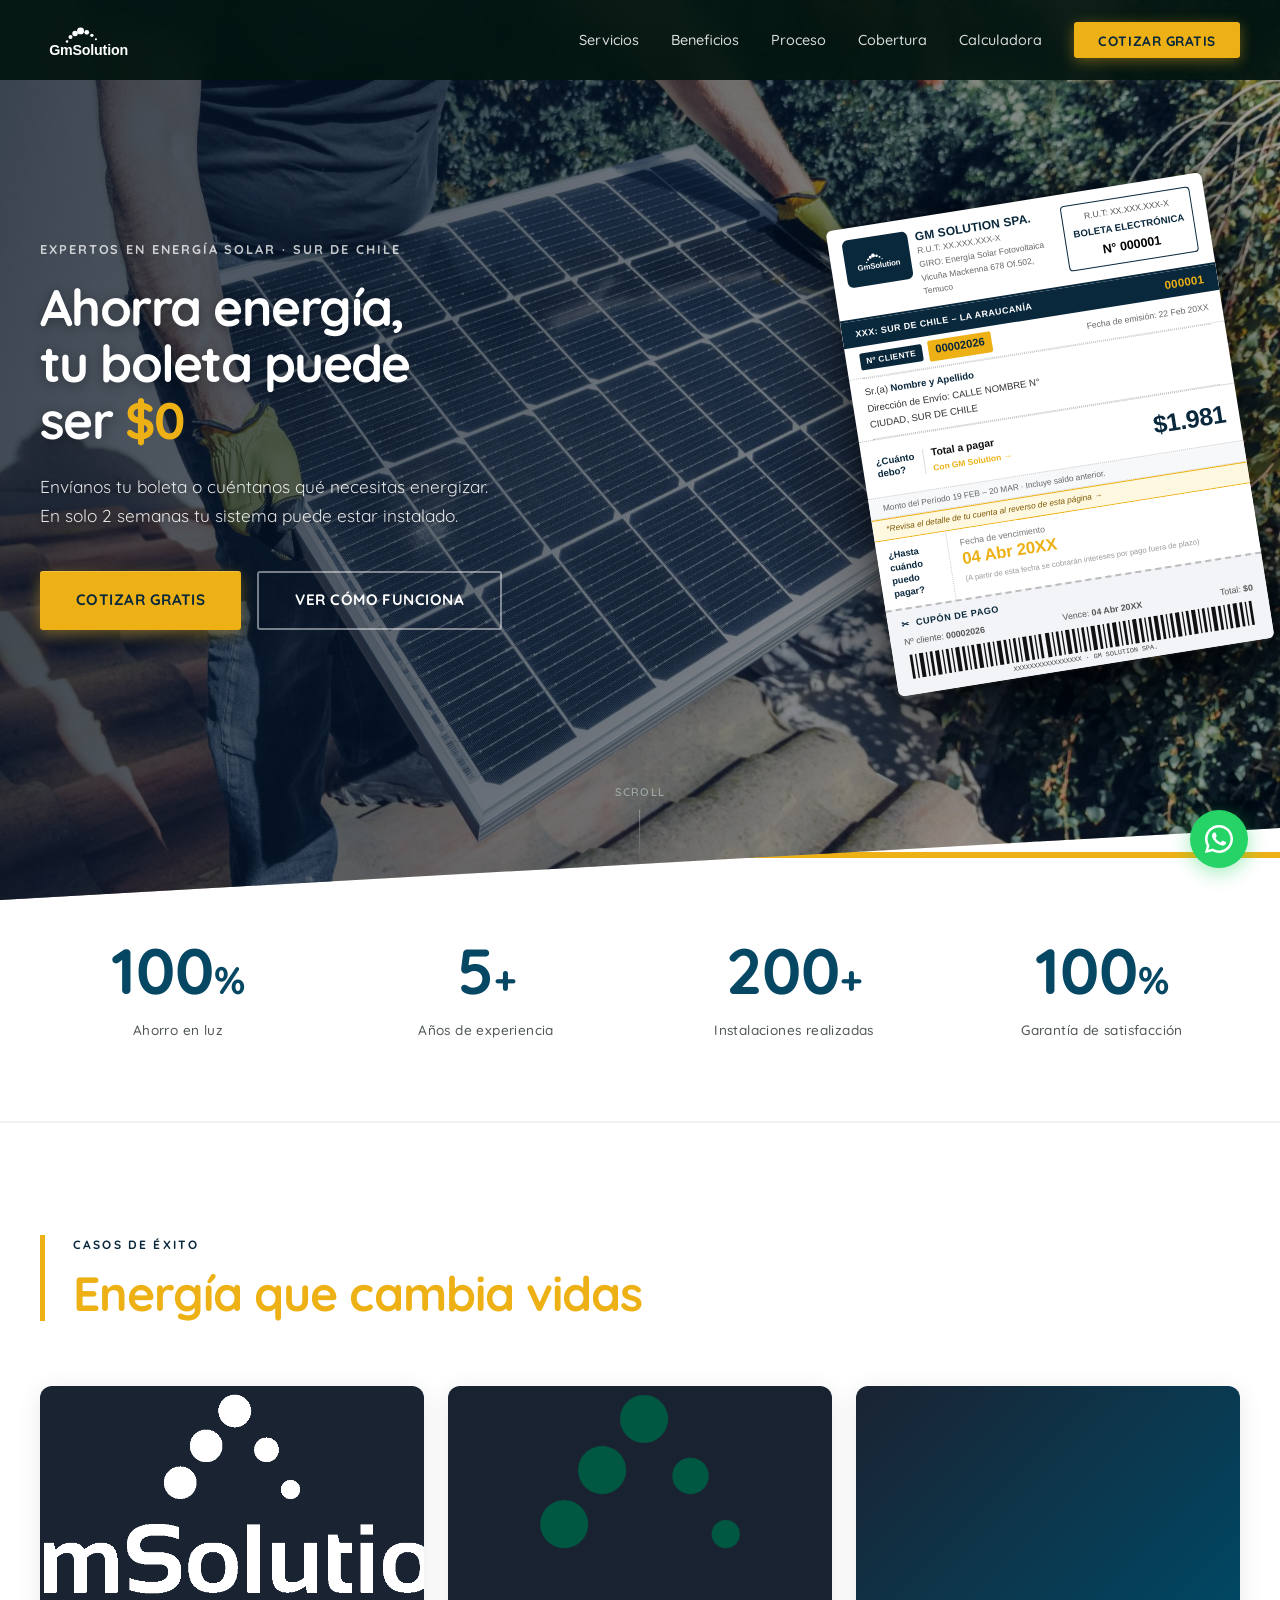
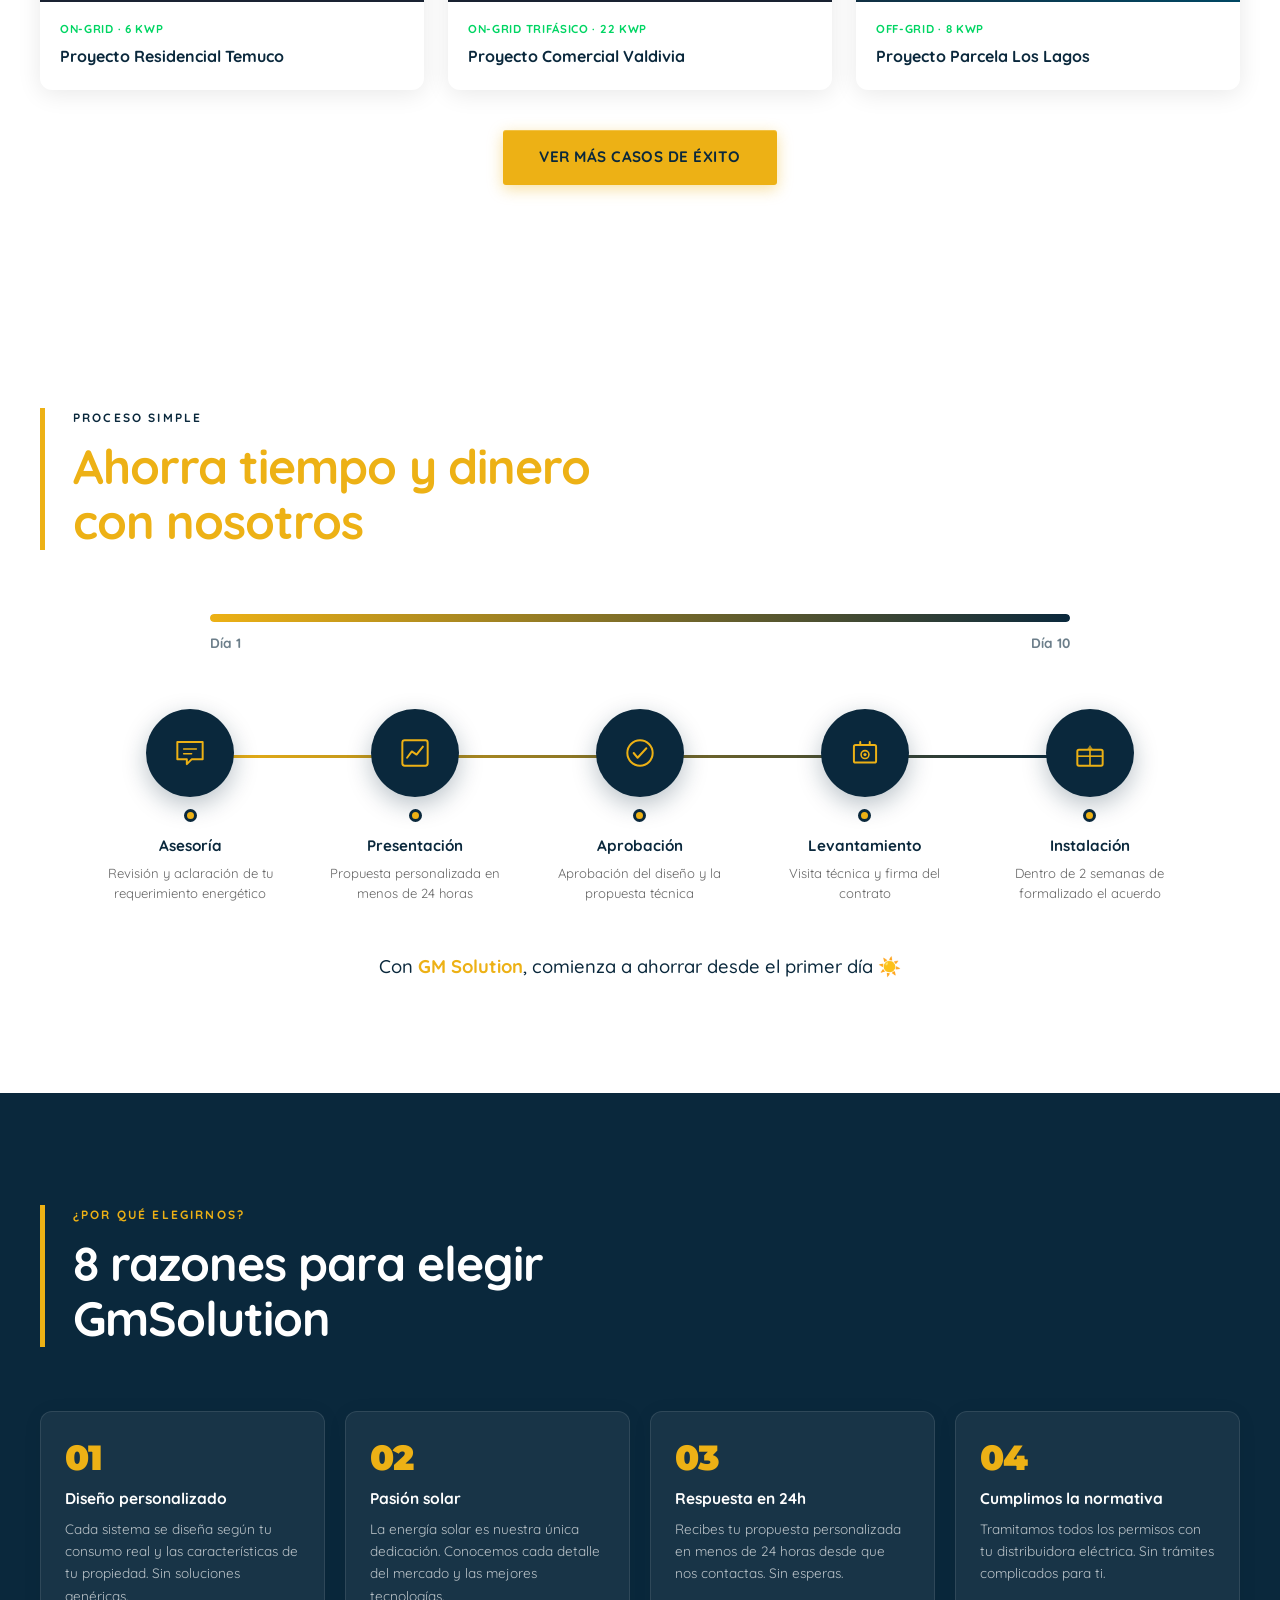
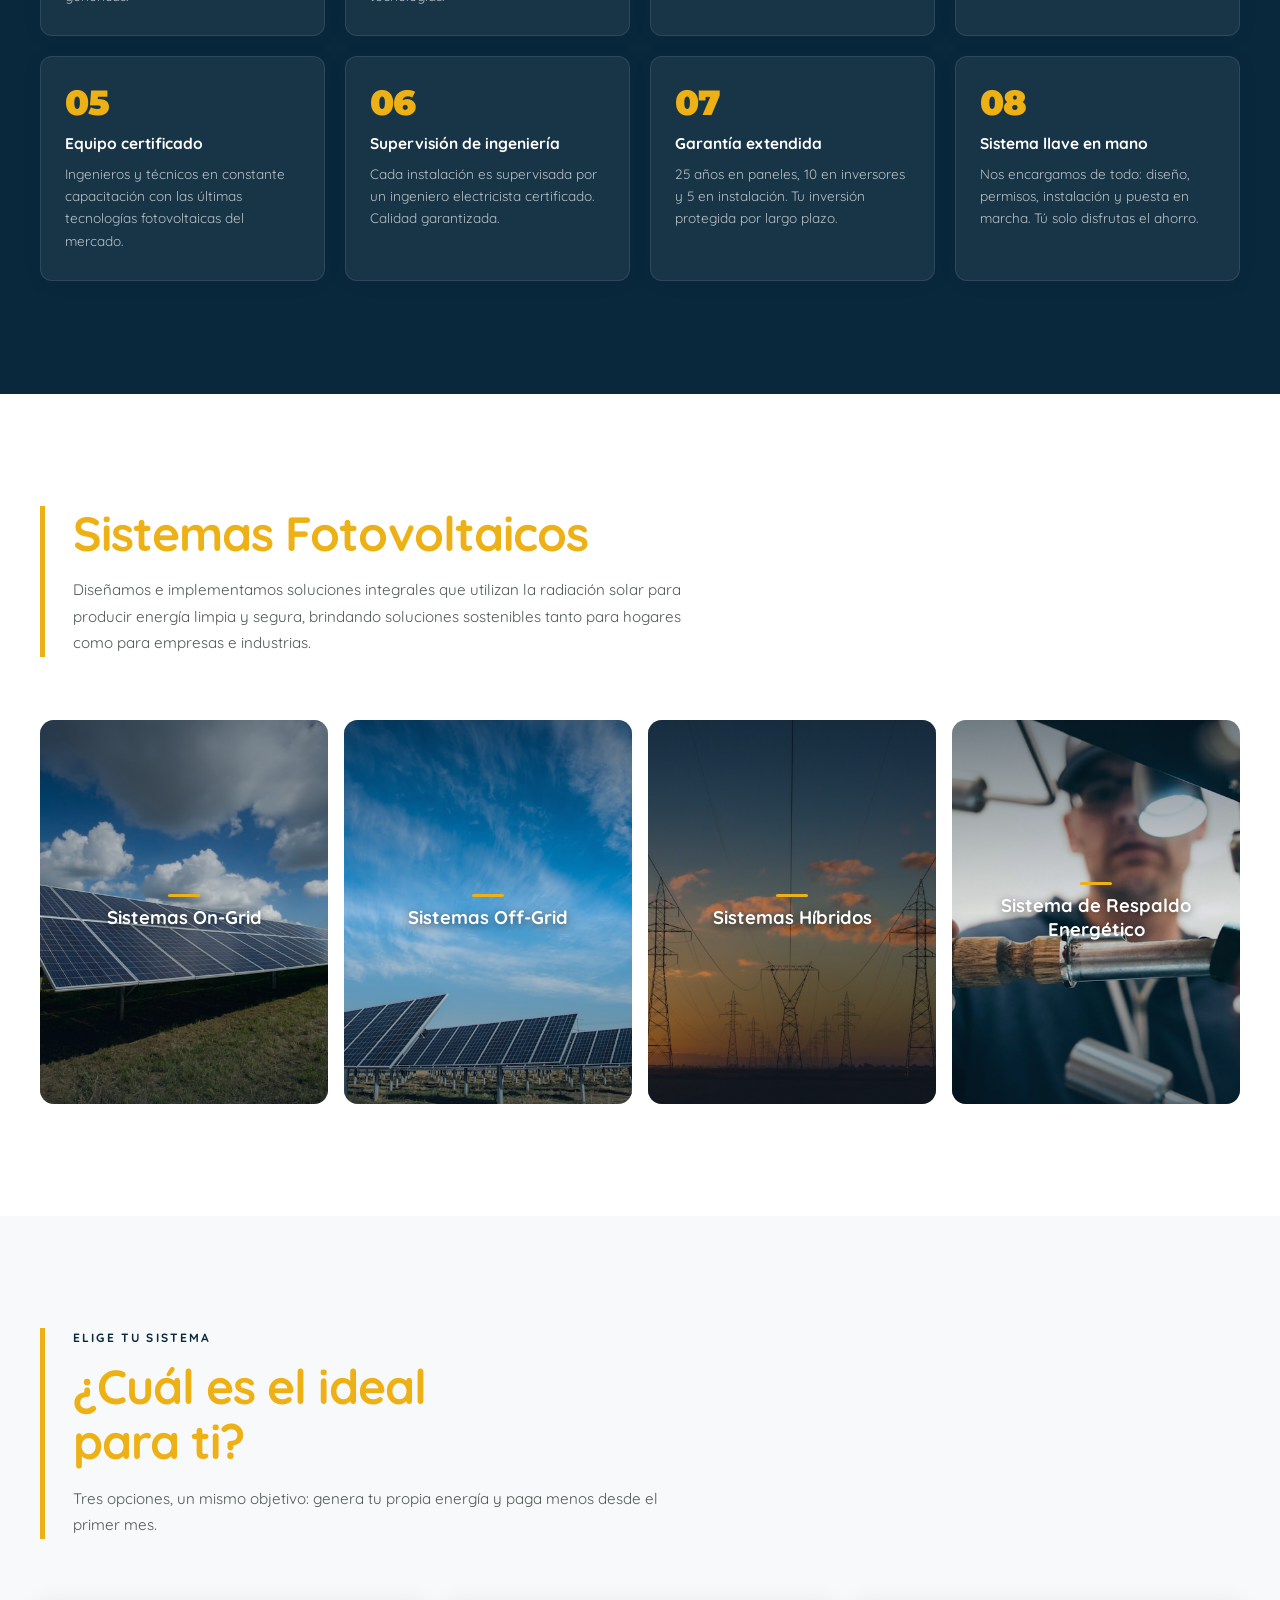
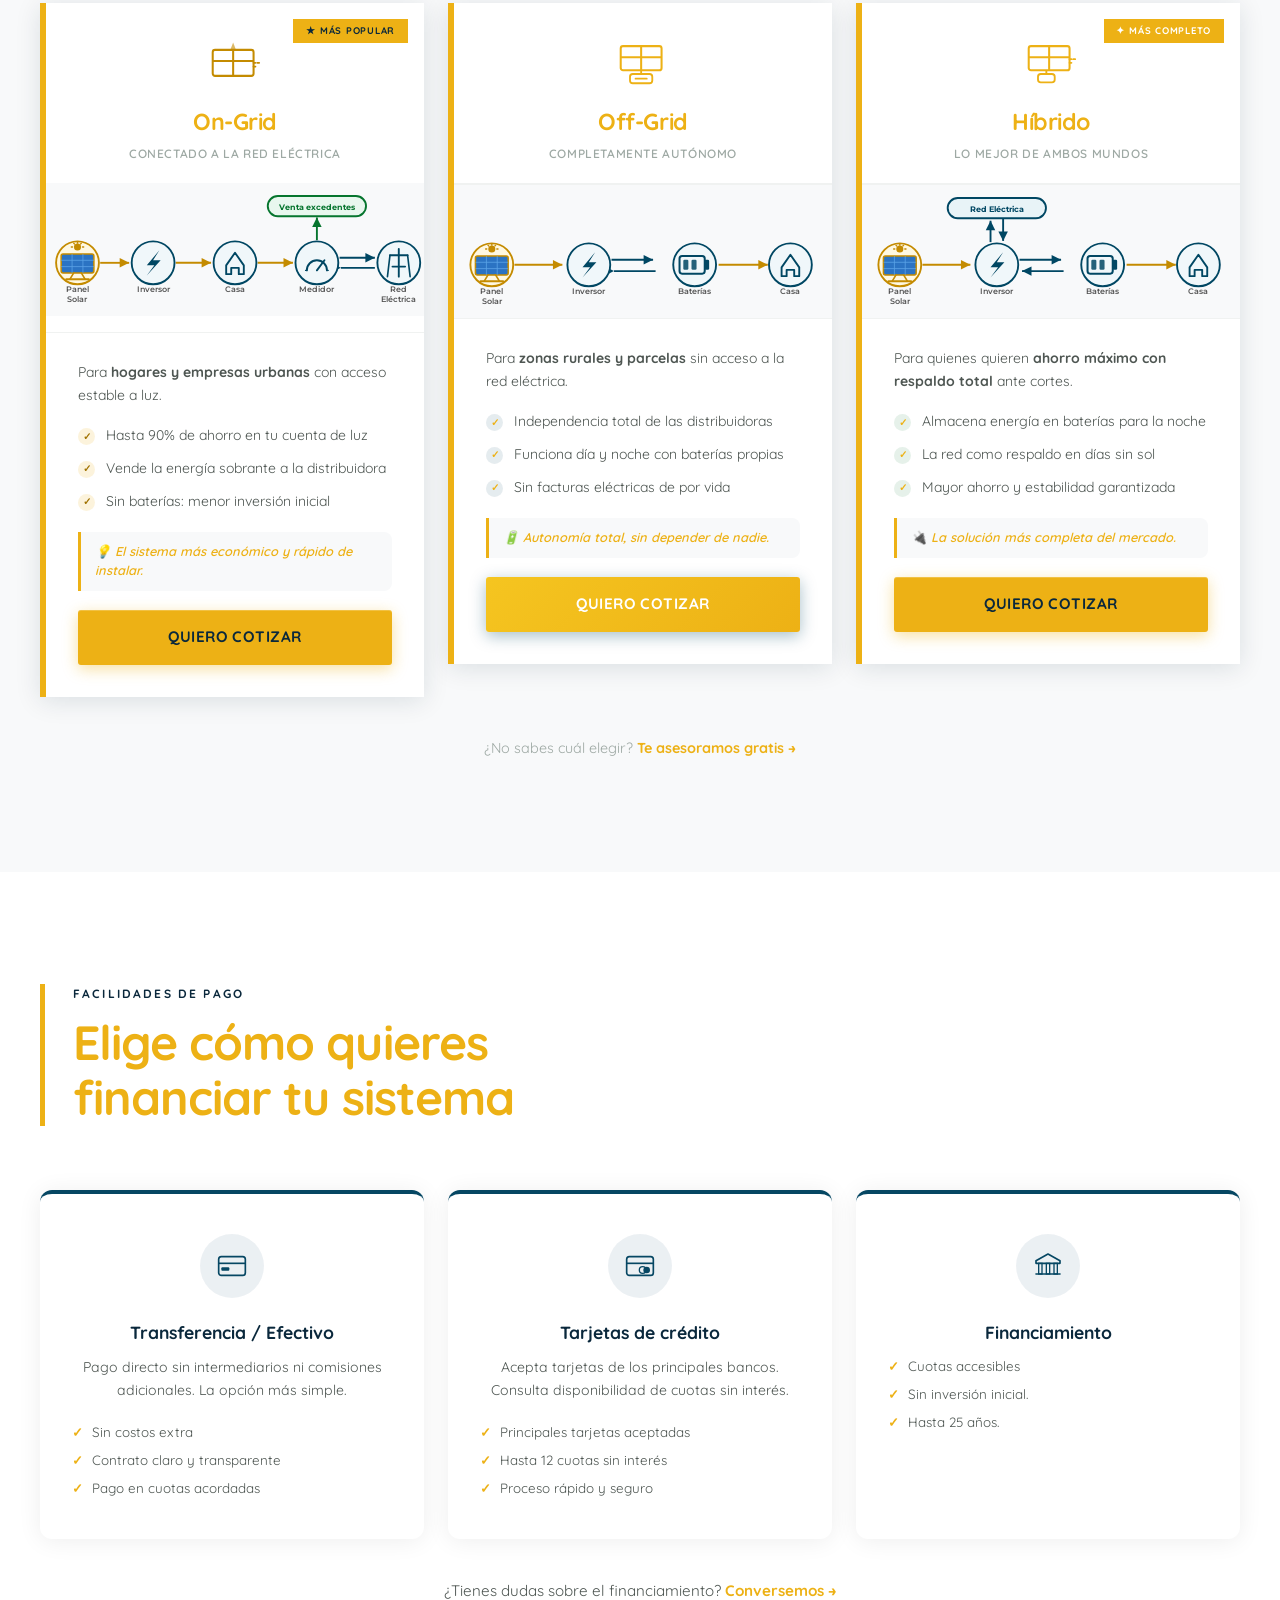
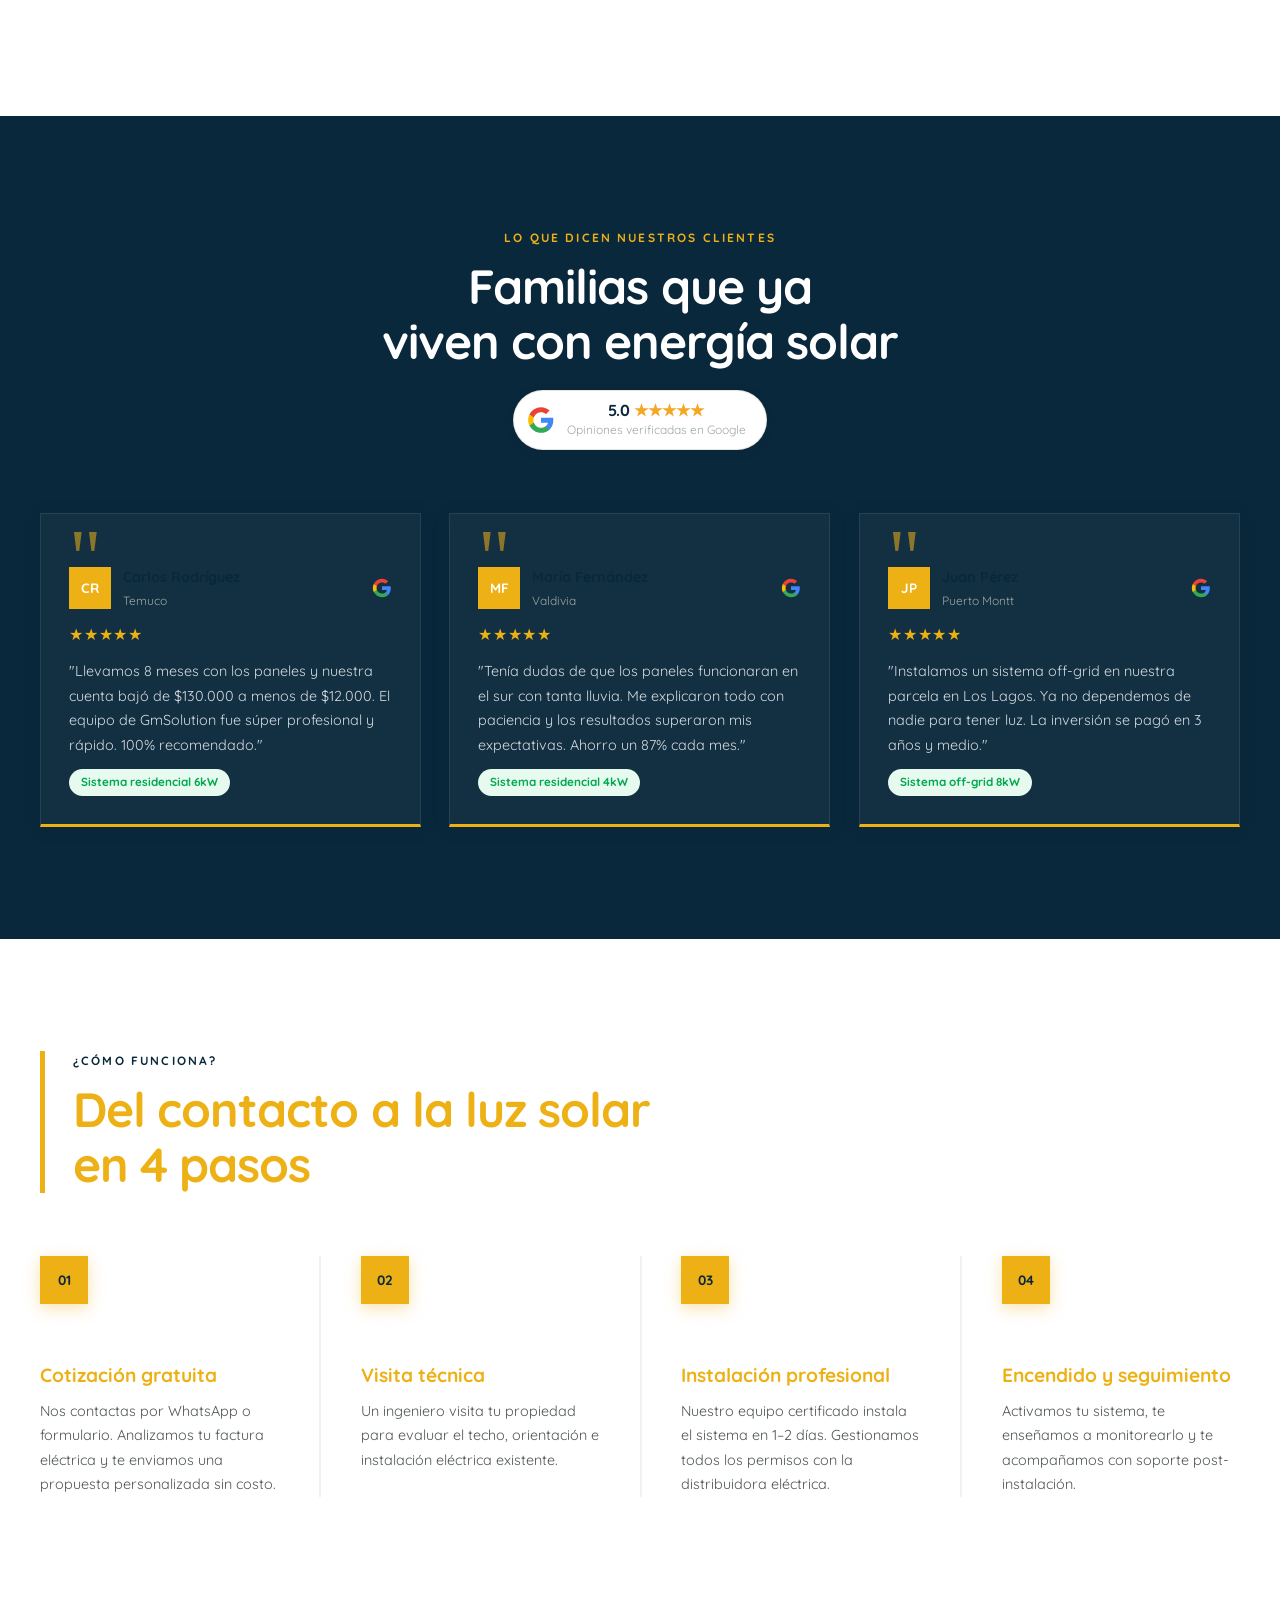
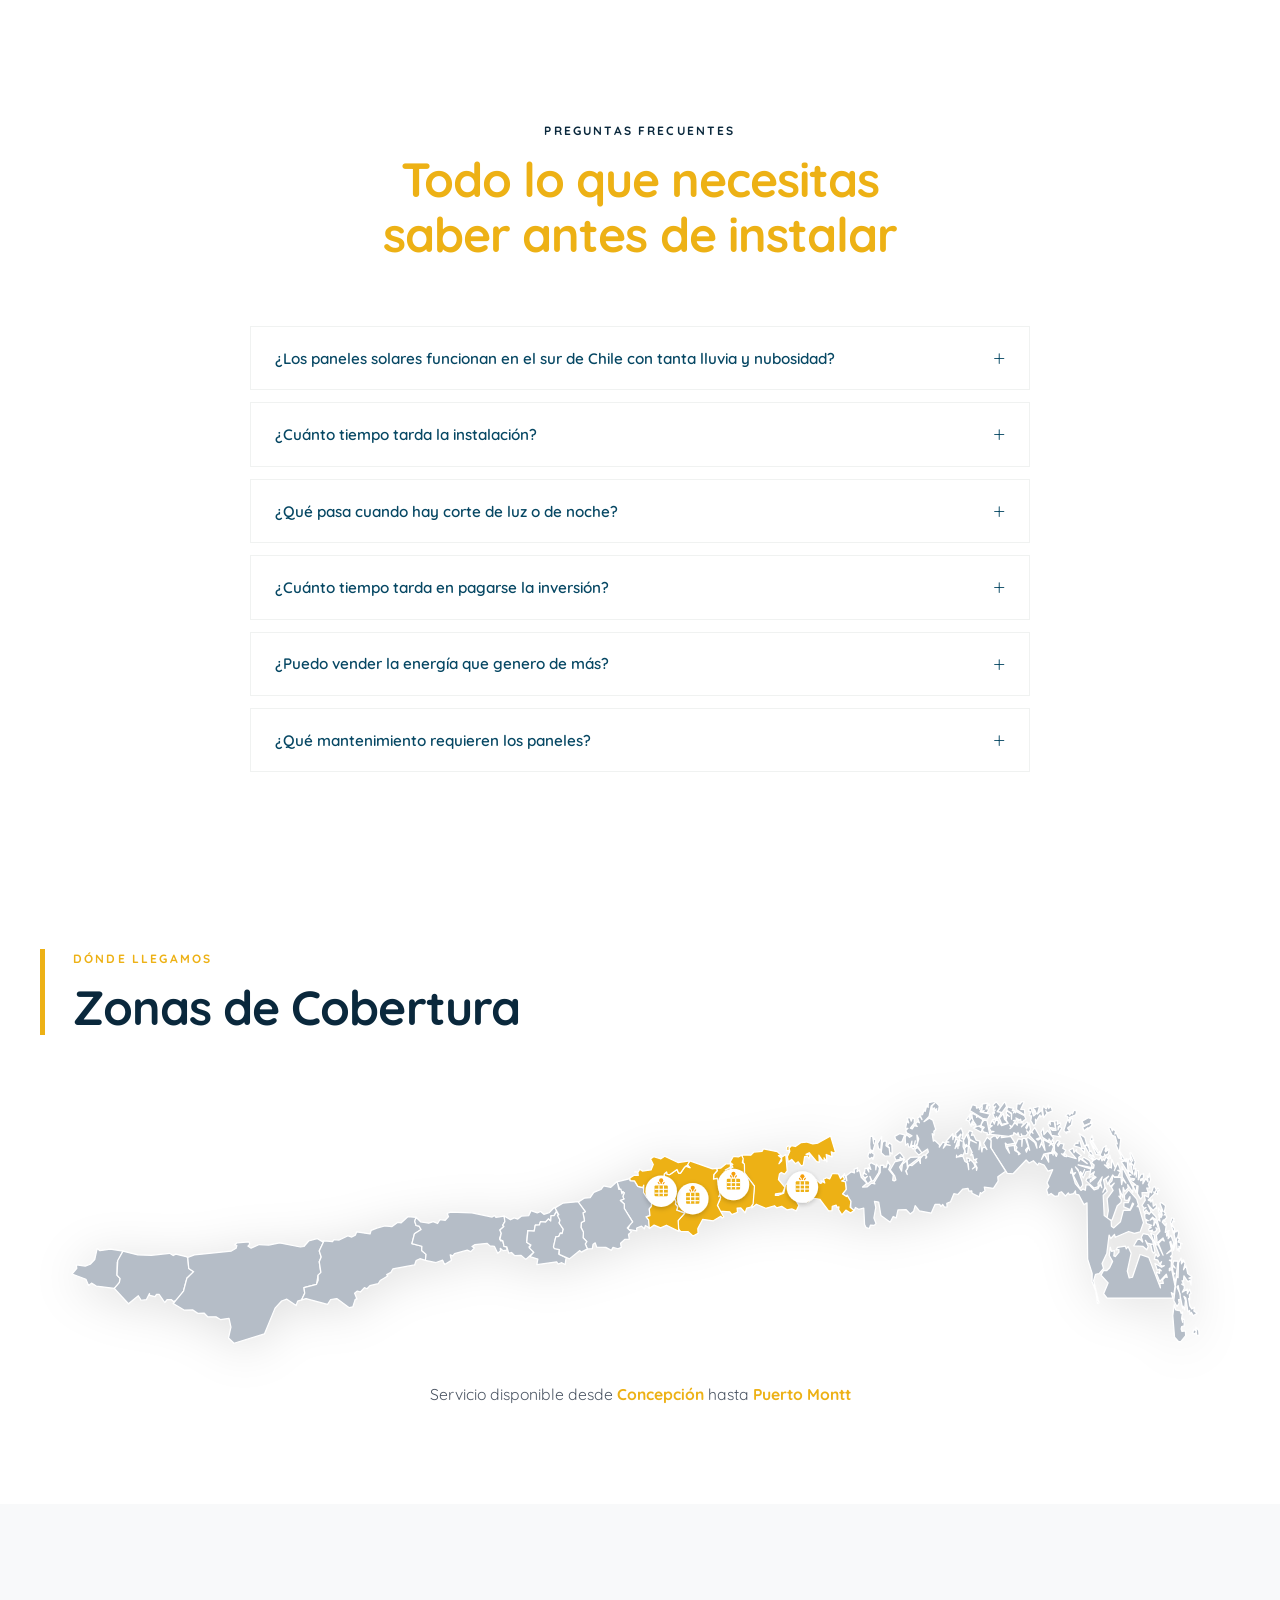
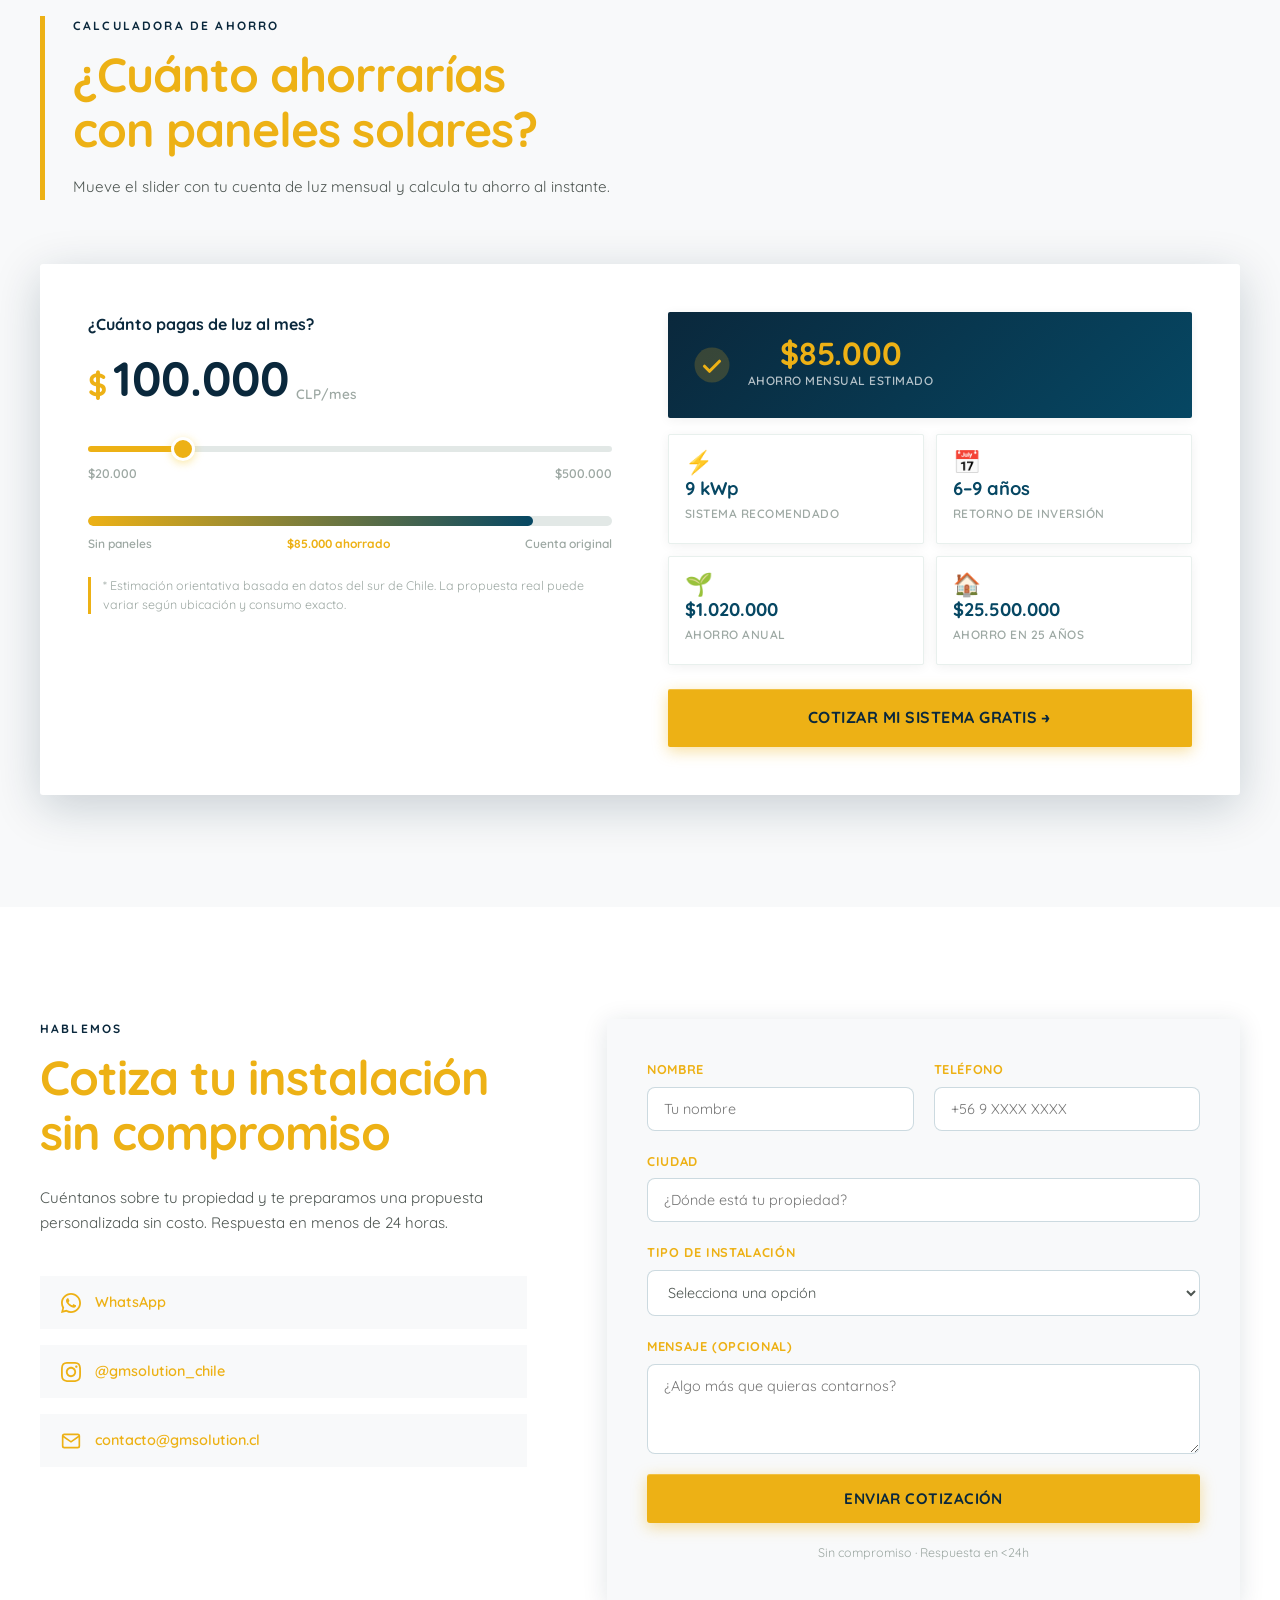
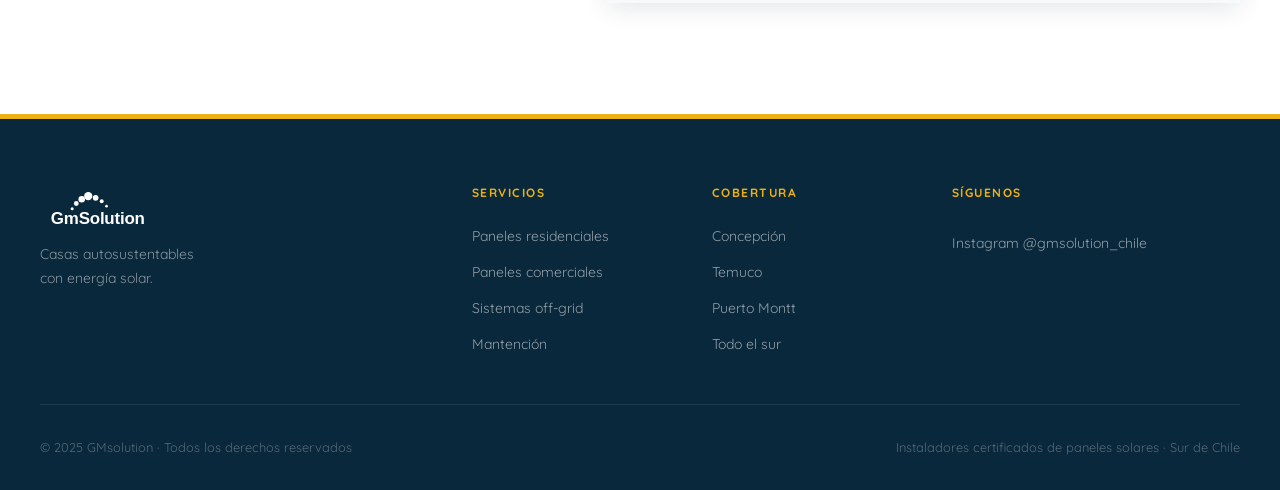
==== commit 3c661ace: "Actualizar descripción card Financiamiento con nuevos puntos Co-Authored-By: Claude Sonnet 4.6 <nore" ====
--- a/index.html
+++ b/index.html
@@ -784,12 +784,11 @@
               <line x1="6" y1="36" x2="42" y2="36" stroke="currentColor" stroke-width="2.5" stroke-linecap="round"/>
             </svg>
           </div>
-          <h3>Financiamiento solar</h3>
-          <p>Accede a tasas preferenciales para energía solar. En muchos casos la cuota es menor a lo que ahorras.</p>
+          <h3>Financiamiento</h3>
           <ul class="payment-card__list">
-            <li>Tasas preferenciales</li>
-            <li>Hasta 60 meses plazo</li>
-            <li>Tu sistema se paga solo</li>
+            <li>Cuotas accesibles</li>
+            <li>Sin inversión inicial.</li>
+            <li>Hasta 25 años.</li>
           </ul>
         </div>
       </div>
--- a/styles.css
+++ b/styles.css
@@ -3465,7 +3465,7 @@
   border-radius: 12px;
   padding: 2.5rem 2rem;
   box-shadow: 0 2px 24px rgba(0,0,0,.07);
-  border-top: 4px solid #EDB115;
+  border-top: 4px solid #064763;
   text-align: center;
   transition: transform 0.35s cubic-bezier(.4,0,.2,1), box-shadow 0.35s cubic-bezier(.4,0,.2,1);
 }
@@ -3479,11 +3479,11 @@
   width: 64px;
   height: 64px;
   margin: 0 auto 1.25rem;
-  color: #EDB115;
+  color: #064763;
   display: flex;
   align-items: center;
   justify-content: center;
-  background: rgba(245,197,24,.08);
+  background: rgba(6,71,99,.08);
   border-radius: 50%;
   padding: 1rem;
 }
@@ -3518,10 +3518,10 @@
 }
 
 .payment-card__list li::before {
-  content: "¹3";
+  content: "✓";
   position: absolute;
   left: 0;
-  color: #00d563;
+  color: #EDB115;
   font-weight: 700;
 }
 
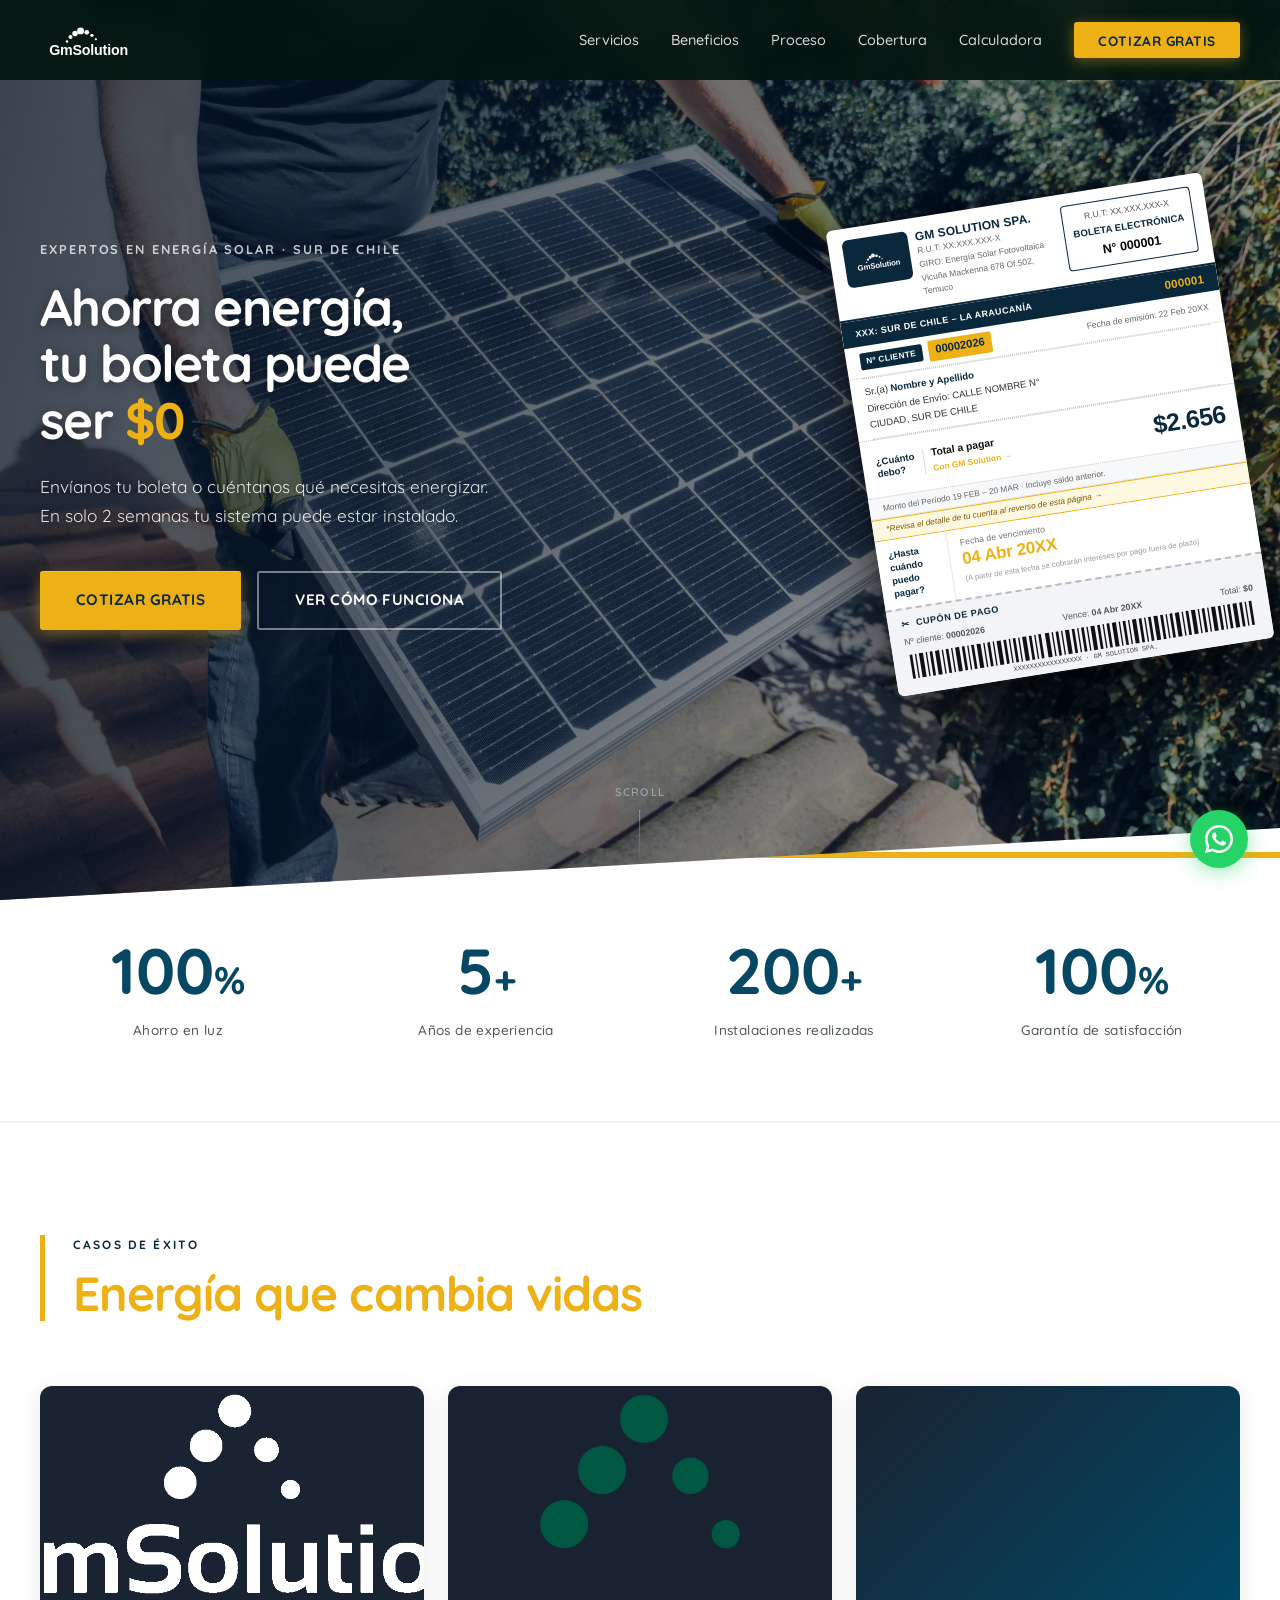
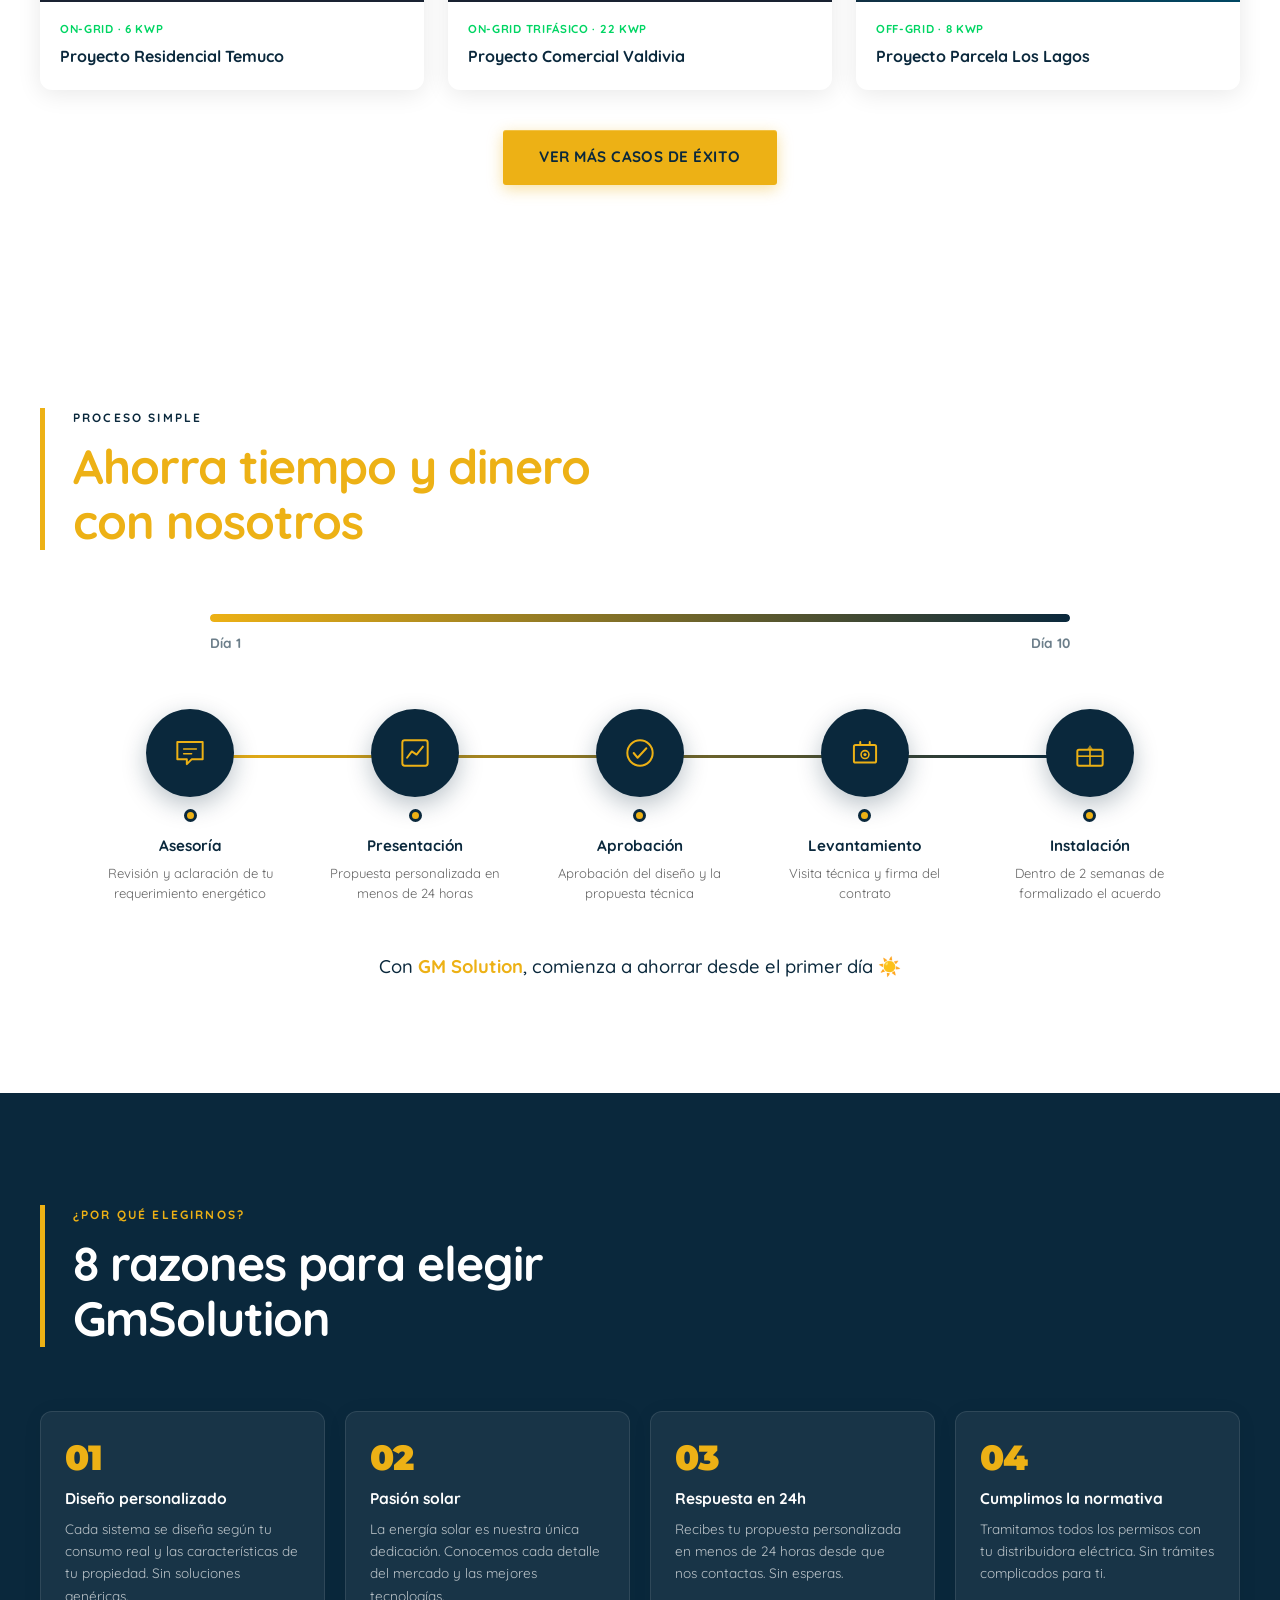
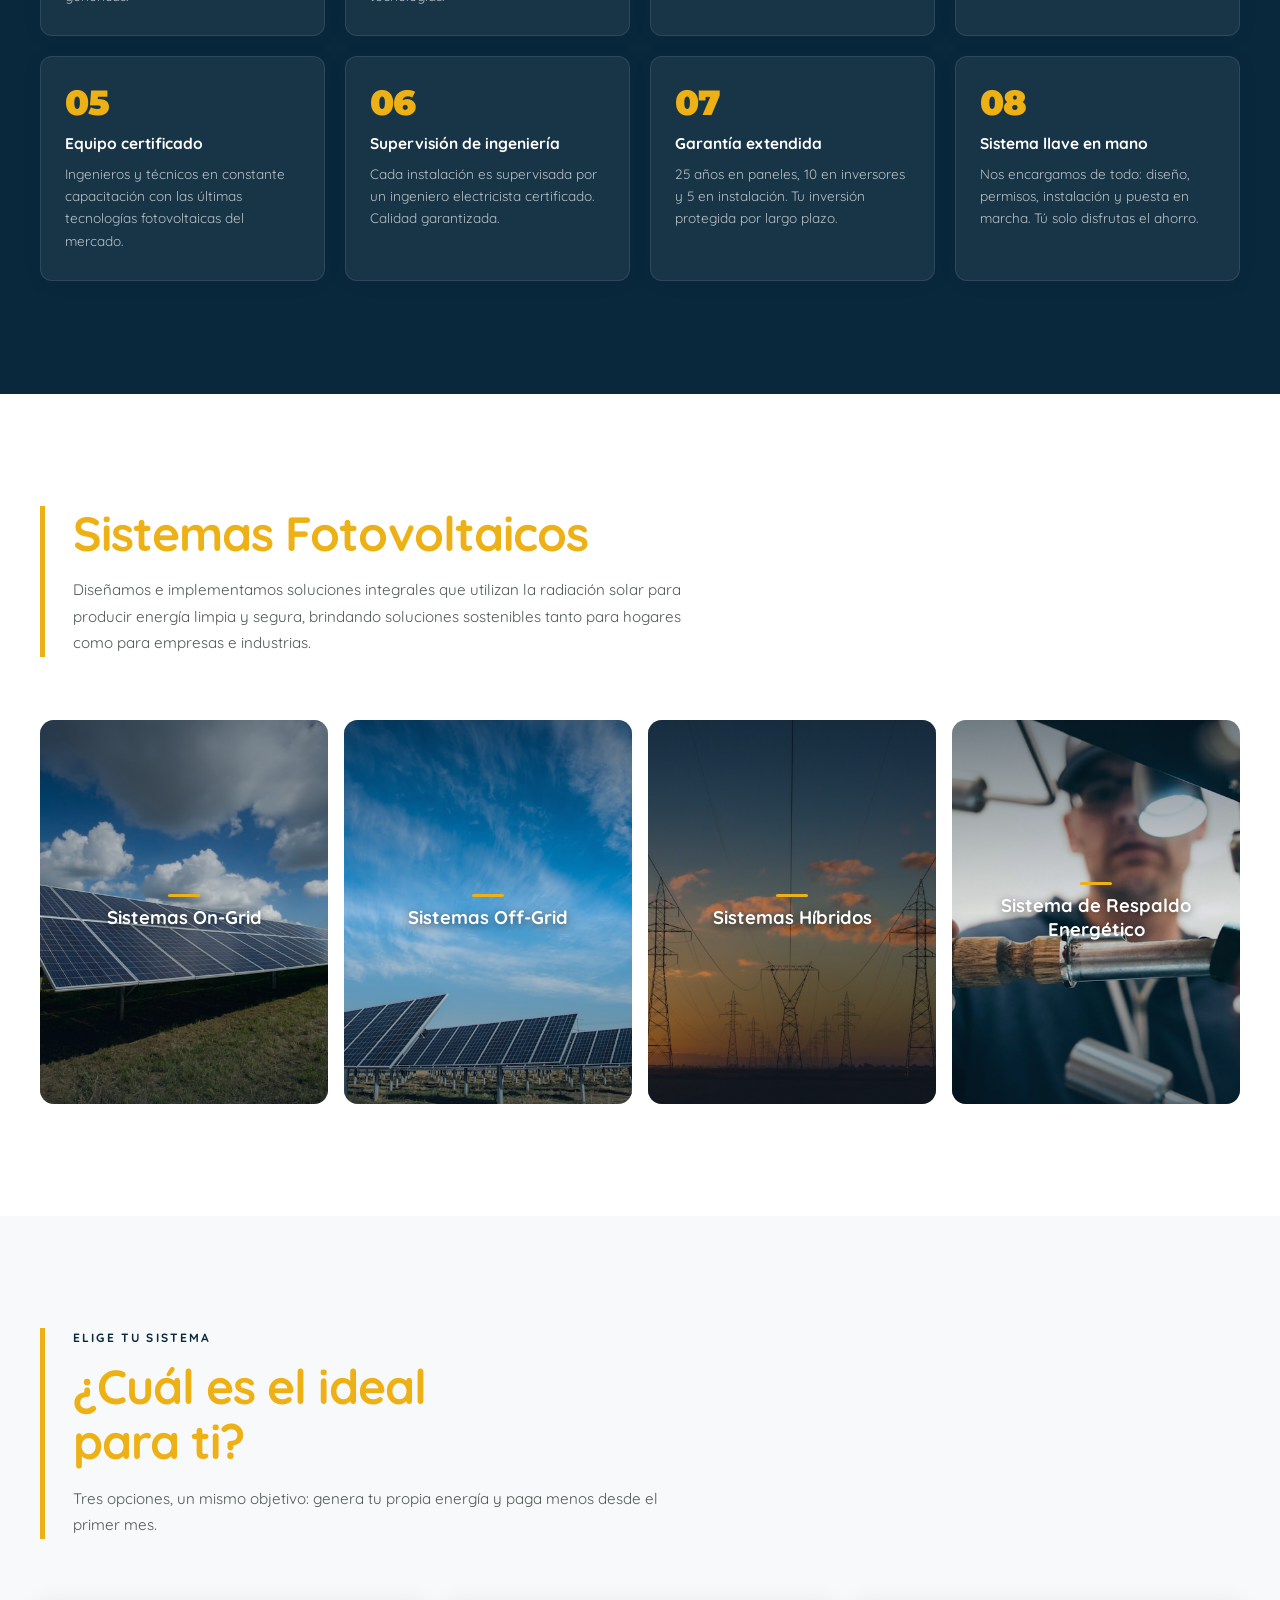
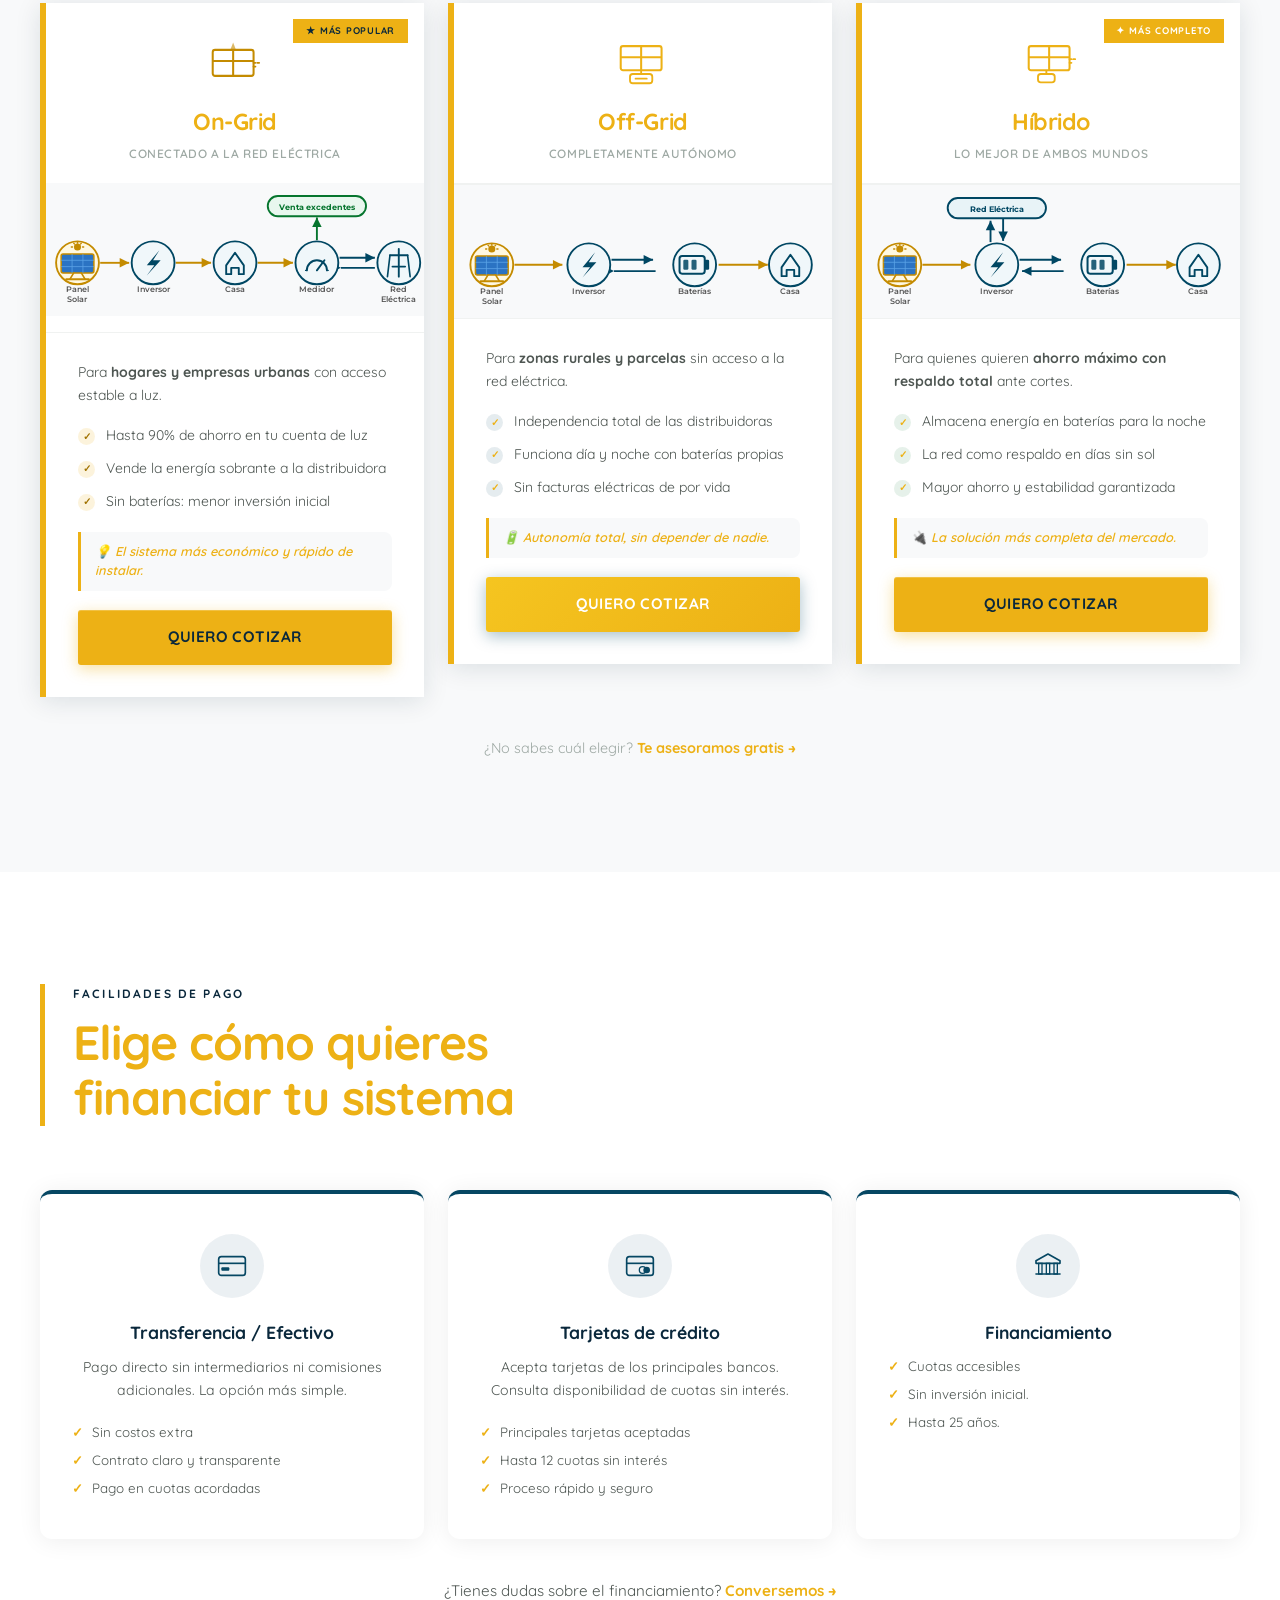
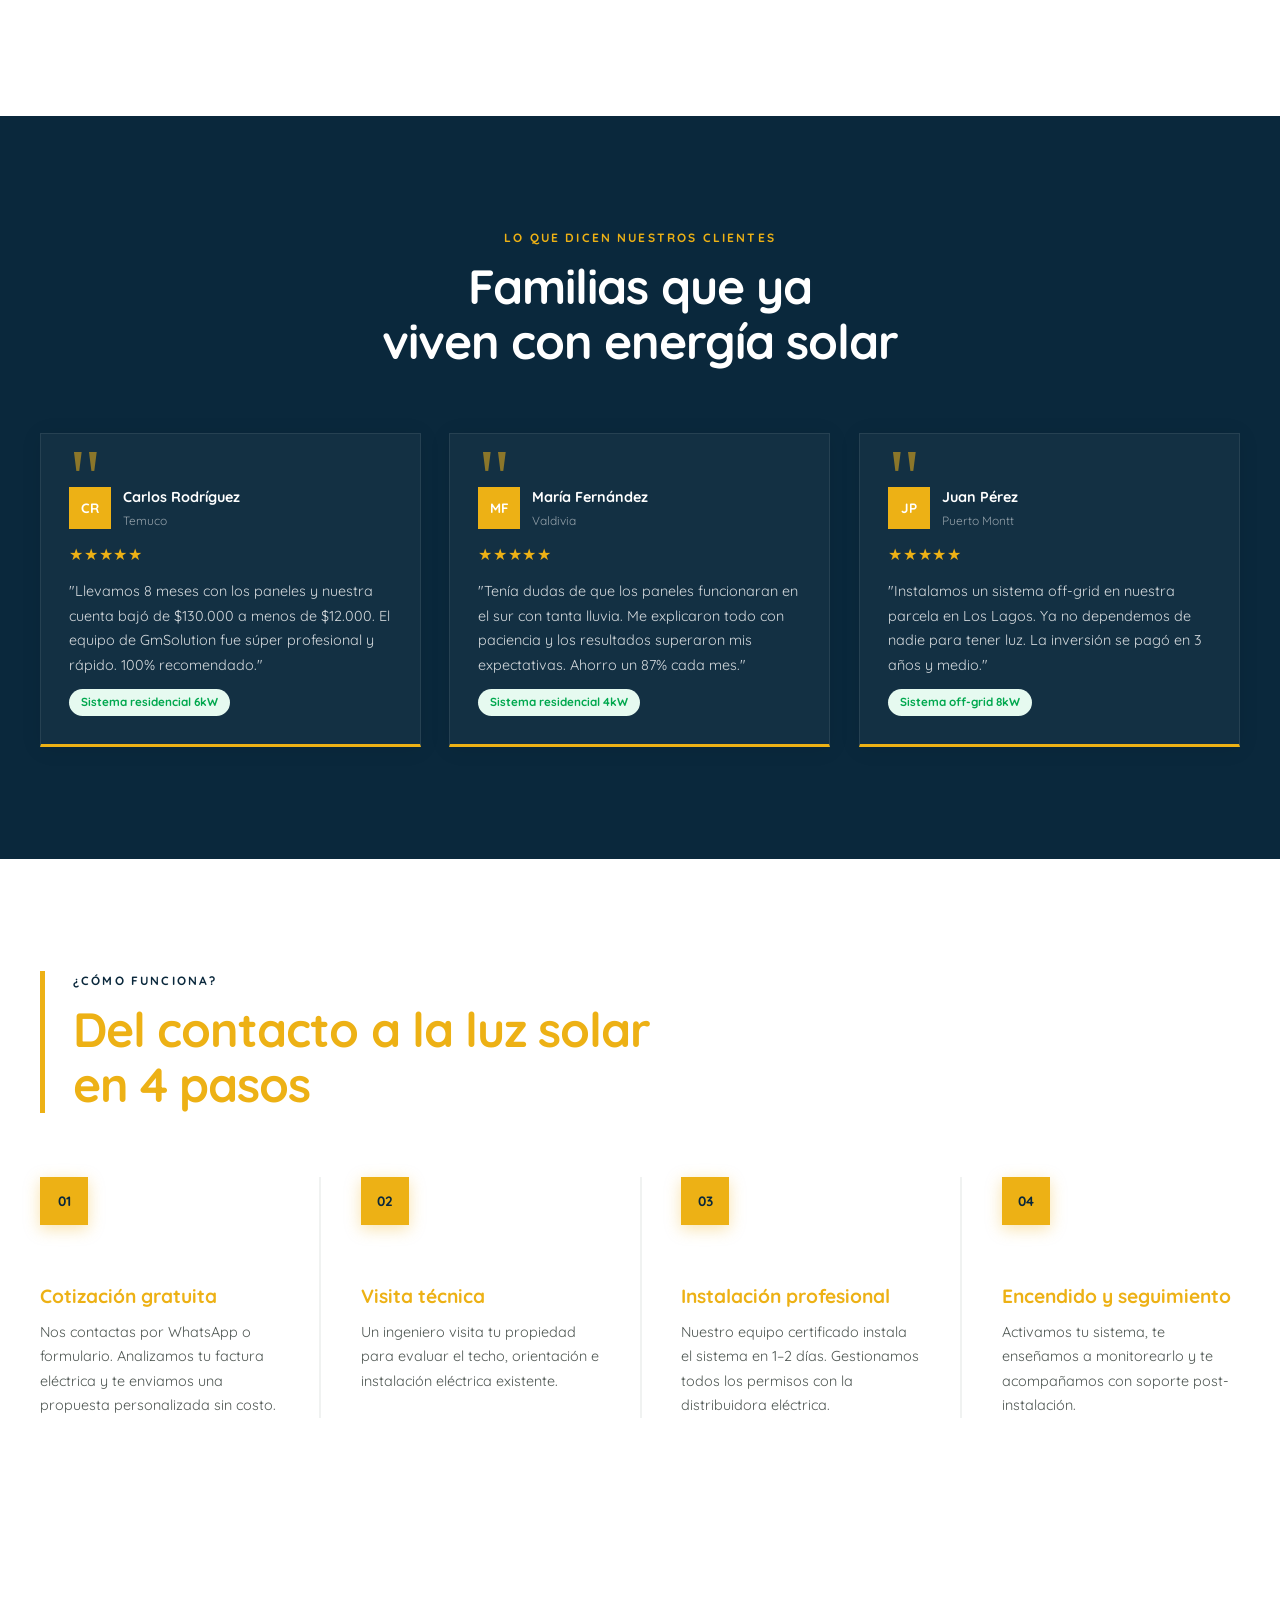
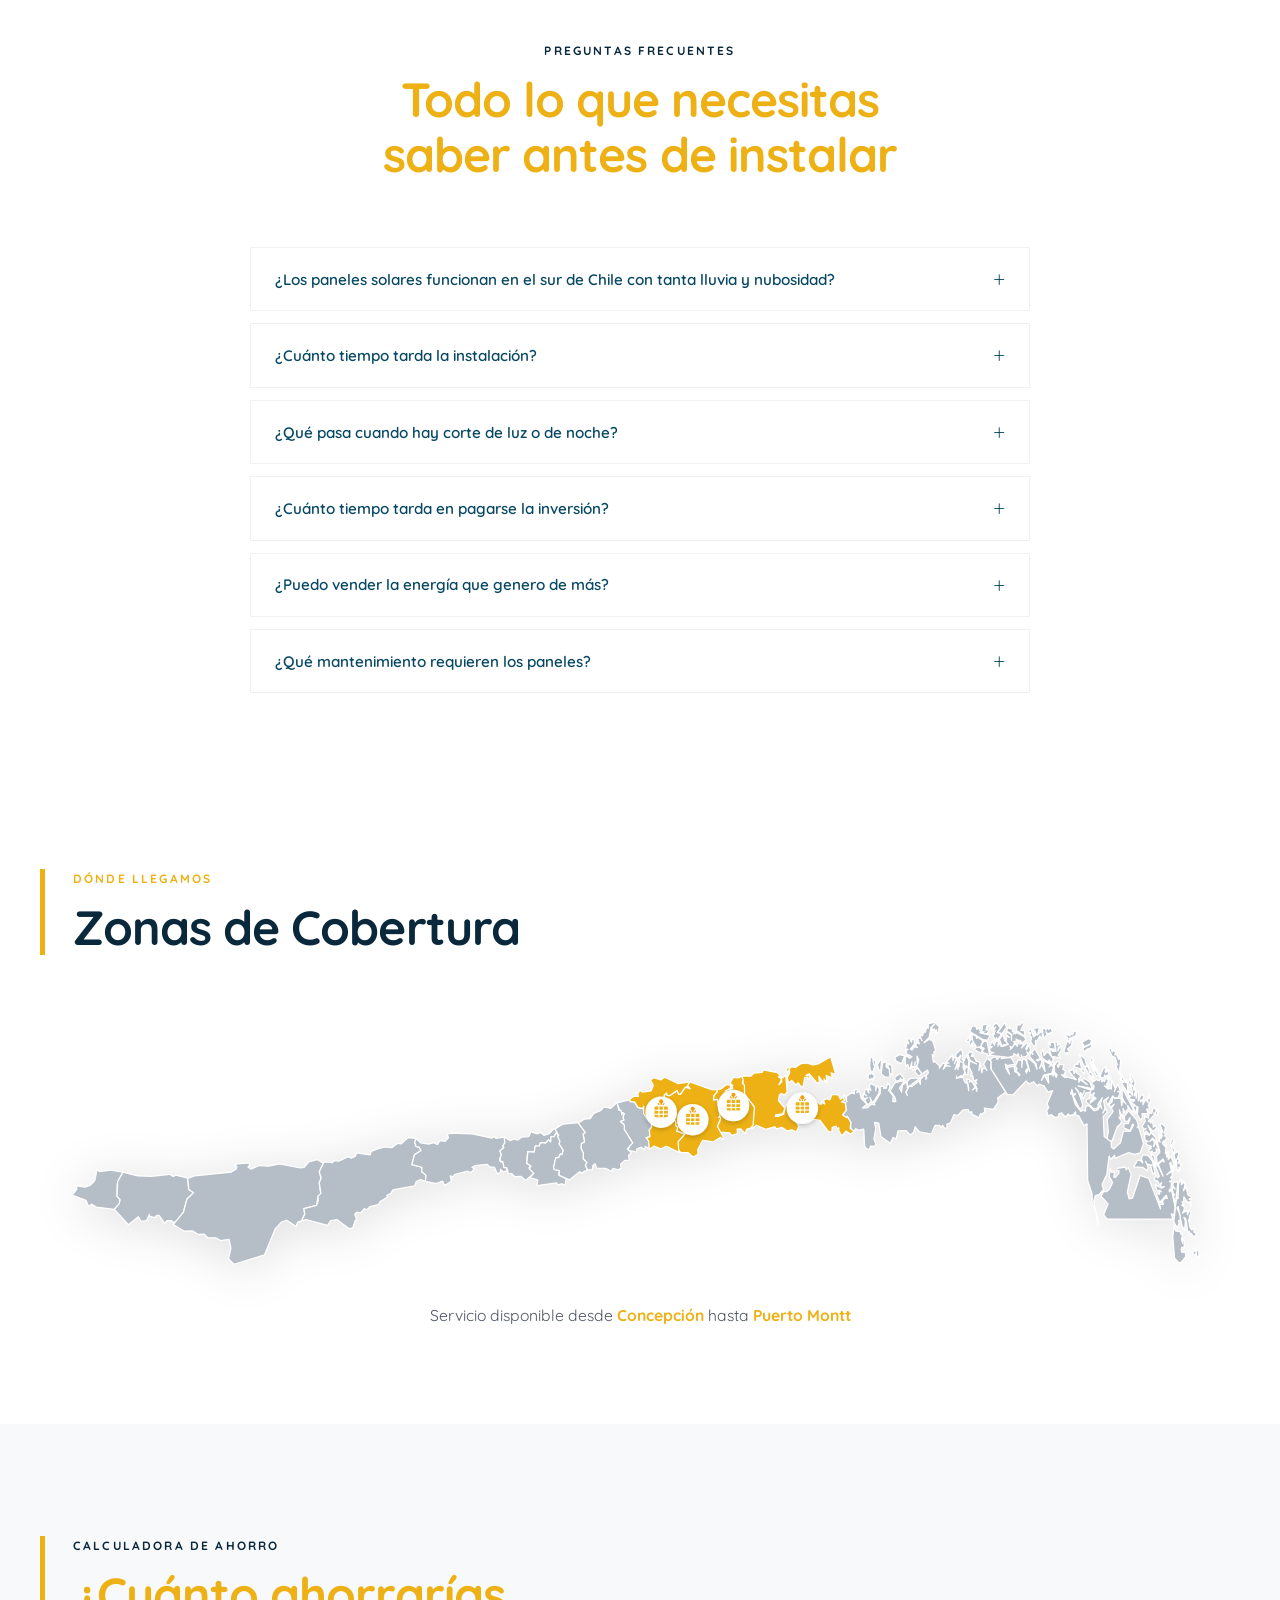
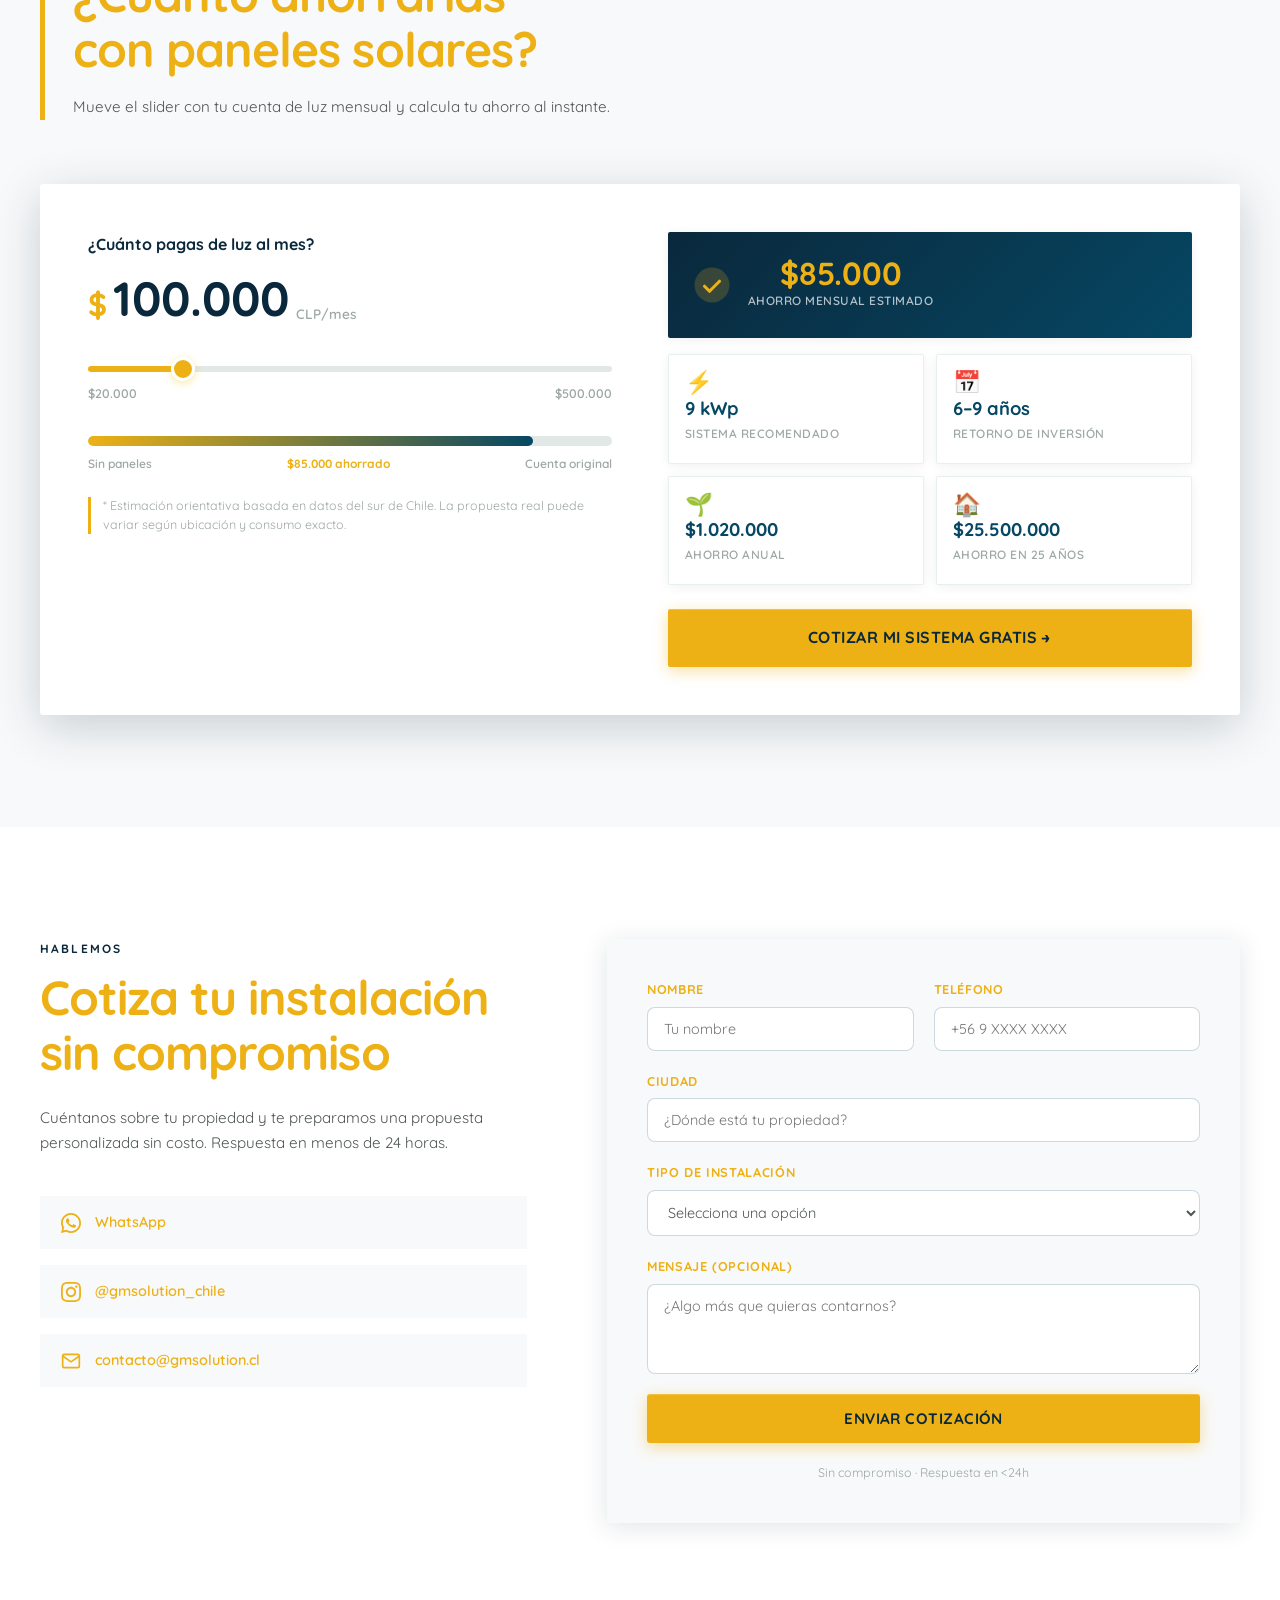
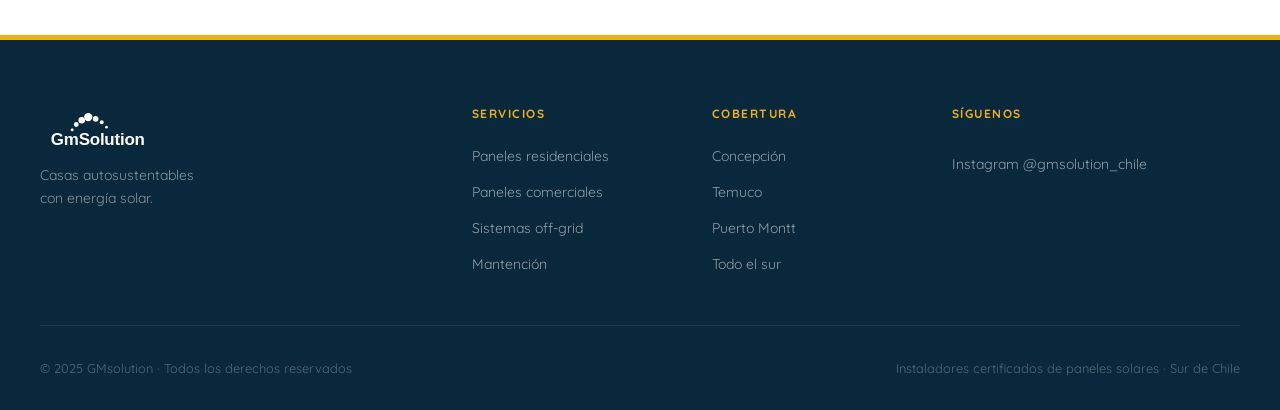
==== commit 2de06219: "Eliminar badge Google y íconos G de testimonios Co-Authored-By: Claude Sonnet 4.6 <noreply@anthropic" ====
--- a/index.html
+++ b/index.html
@@ -802,18 +802,6 @@
       <div class="section-header reveal-up">
         <p class="section-tag">Lo que dicen nuestros clientes</p>
         <h2 class="section-title">Familias que ya<br />viven con energía solar</h2>
-        <div class="google-badge reveal-up">
-          <svg viewBox="0 0 24 24" width="28" height="28">
-            <path d="M22.56 12.25c0-.78-.07-1.53-.2-2.25H12v4.26h5.92c-.26 1.37-1.04 2.53-2.21 3.31v2.77h3.57c2.08-1.92 3.28-4.74 3.28-8.09z" fill="#4285F4"/>
-            <path d="M12 23c2.97 0 5.46-.98 7.28-2.66l-3.57-2.77c-.98.66-2.23 1.06-3.71 1.06-2.86 0-5.29-1.93-6.16-4.53H2.18v2.84C3.99 20.53 7.7 23 12 23z" fill="#34A853"/>
-            <path d="M5.84 14.09c-.22-.66-.35-1.36-.35-2.09s.13-1.43.35-2.09V7.07H2.18C1.43 8.55 1 10.22 1 12s.43 3.45 1.18 4.93l2.85-2.22.81-.62z" fill="#FBBC05"/>
-            <path d="M12 5.38c1.62 0 3.06.56 4.21 1.64l3.15-3.15C17.45 2.09 14.97 1 12 1 7.7 1 3.99 3.47 2.18 7.07l3.66 2.84c.87-2.6 3.3-4.53 6.16-4.53z" fill="#EA4335"/>
-          </svg>
-          <div>
-            <div class="google-score">5.0 <span class="google-stars">★★★★★</span></div>
-            <div class="google-count">Opiniones verificadas en Google</div>
-          </div>
-        </div>
       </div>
       <div class="testimonials__grid">
         <div class="testimonial reveal-up">
@@ -823,12 +811,6 @@
               <strong>Carlos Rodríguez</strong>
               <span>Temuco</span>
             </div>
-            <svg class="testimonial__g" viewBox="0 0 24 24" width="20" height="20">
-              <path d="M22.56 12.25c0-.78-.07-1.53-.2-2.25H12v4.26h5.92c-.26 1.37-1.04 2.53-2.21 3.31v2.77h3.57c2.08-1.92 3.28-4.74 3.28-8.09z" fill="#4285F4"/>
-              <path d="M12 23c2.97 0 5.46-.98 7.28-2.66l-3.57-2.77c-.98.66-2.23 1.06-3.71 1.06-2.86 0-5.29-1.93-6.16-4.53H2.18v2.84C3.99 20.53 7.7 23 12 23z" fill="#34A853"/>
-              <path d="M5.84 14.09c-.22-.66-.35-1.36-.35-2.09s.13-1.43.35-2.09V7.07H2.18C1.43 8.55 1 10.22 1 12s.43 3.45 1.18 4.93l2.85-2.22.81-.62z" fill="#FBBC05"/>
-              <path d="M12 5.38c1.62 0 3.06.56 4.21 1.64l3.15-3.15C17.45 2.09 14.97 1 12 1 7.7 1 3.99 3.47 2.18 7.07l3.66 2.84c.87-2.6 3.3-4.53 6.16-4.53z" fill="#EA4335"/>
-            </svg>
           </div>
           <div class="testimonial__stars">★★★★★</div>
           <p class="testimonial__text">"Llevamos 8 meses con los paneles y nuestra cuenta bajó de $130.000 a menos de $12.000. El equipo de GmSolution fue súper profesional y rápido. 100% recomendado."</p>
@@ -841,12 +823,6 @@
               <strong>María Fernández</strong>
               <span>Valdivia</span>
             </div>
-            <svg class="testimonial__g" viewBox="0 0 24 24" width="20" height="20">
-              <path d="M22.56 12.25c0-.78-.07-1.53-.2-2.25H12v4.26h5.92c-.26 1.37-1.04 2.53-2.21 3.31v2.77h3.57c2.08-1.92 3.28-4.74 3.28-8.09z" fill="#4285F4"/>
-              <path d="M12 23c2.97 0 5.46-.98 7.28-2.66l-3.57-2.77c-.98.66-2.23 1.06-3.71 1.06-2.86 0-5.29-1.93-6.16-4.53H2.18v2.84C3.99 20.53 7.7 23 12 23z" fill="#34A853"/>
-              <path d="M5.84 14.09c-.22-.66-.35-1.36-.35-2.09s.13-1.43.35-2.09V7.07H2.18C1.43 8.55 1 10.22 1 12s.43 3.45 1.18 4.93l2.85-2.22.81-.62z" fill="#FBBC05"/>
-              <path d="M12 5.38c1.62 0 3.06.56 4.21 1.64l3.15-3.15C17.45 2.09 14.97 1 12 1 7.7 1 3.99 3.47 2.18 7.07l3.66 2.84c.87-2.6 3.3-4.53 6.16-4.53z" fill="#EA4335"/>
-            </svg>
           </div>
           <div class="testimonial__stars">★★★★★</div>
           <p class="testimonial__text">"Tenía dudas de que los paneles funcionaran en el sur con tanta lluvia. Me explicaron todo con paciencia y los resultados superaron mis expectativas. Ahorro un 87% cada mes."</p>
@@ -859,12 +835,6 @@
               <strong>Juan Pérez</strong>
               <span>Puerto Montt</span>
             </div>
-            <svg class="testimonial__g" viewBox="0 0 24 24" width="20" height="20">
-              <path d="M22.56 12.25c0-.78-.07-1.53-.2-2.25H12v4.26h5.92c-.26 1.37-1.04 2.53-2.21 3.31v2.77h3.57c2.08-1.92 3.28-4.74 3.28-8.09z" fill="#4285F4"/>
-              <path d="M12 23c2.97 0 5.46-.98 7.28-2.66l-3.57-2.77c-.98.66-2.23 1.06-3.71 1.06-2.86 0-5.29-1.93-6.16-4.53H2.18v2.84C3.99 20.53 7.7 23 12 23z" fill="#34A853"/>
-              <path d="M5.84 14.09c-.22-.66-.35-1.36-.35-2.09s.13-1.43.35-2.09V7.07H2.18C1.43 8.55 1 10.22 1 12s.43 3.45 1.18 4.93l2.85-2.22.81-.62z" fill="#FBBC05"/>
-              <path d="M12 5.38c1.62 0 3.06.56 4.21 1.64l3.15-3.15C17.45 2.09 14.97 1 12 1 7.7 1 3.99 3.47 2.18 7.07l3.66 2.84c.87-2.6 3.3-4.53 6.16-4.53z" fill="#EA4335"/>
-            </svg>
           </div>
           <div class="testimonial__stars">★★★★★</div>
           <p class="testimonial__text">"Instalamos un sistema off-grid en nuestra parcela en Los Lagos. Ya no dependemos de nadie para tener luz. La inversión se pagó en 3 años y medio."</p>
--- a/styles.css
+++ b/styles.css
@@ -2197,6 +2197,8 @@
 #testimonios .testimonial__author { border-top-color: rgba(255,255,255,.1); }
 #testimonios .testimonial__author strong { color: var(--white); }
 #testimonios .testimonial__author span { color: rgba(255,255,255,.45); }
+#testimonios .testimonial__meta strong { color: #ffffff; }
+#testimonios .testimonial__meta span { color: rgba(255,255,255,.55); }
 #testimonios .testimonial__avatar {
   background: var(--teal);
   border-radius: 0;
@@ -3613,7 +3615,7 @@
 .testimonial__meta strong {
   font-size: .9rem;
   font-weight: 700;
-  color: #0a283c;
+  color: #ffffff;
 }
 
 .testimonial__meta span {
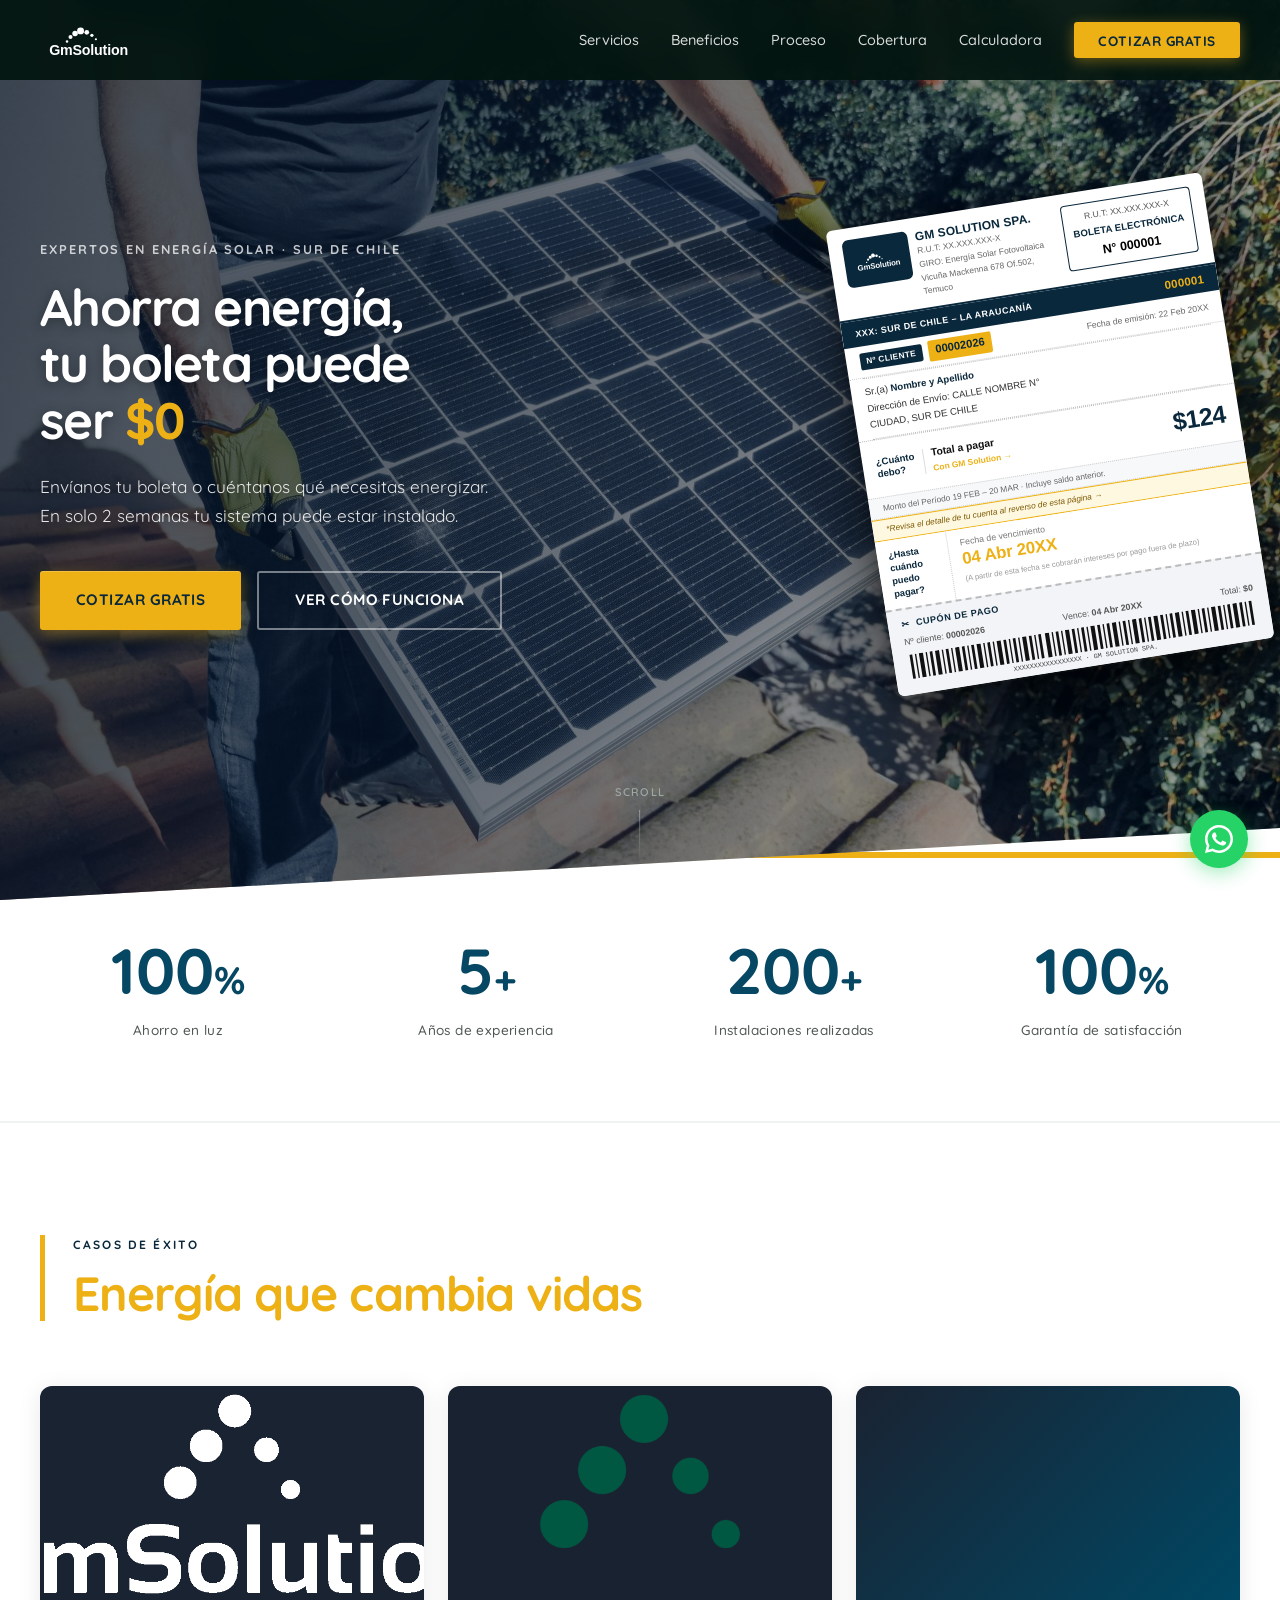
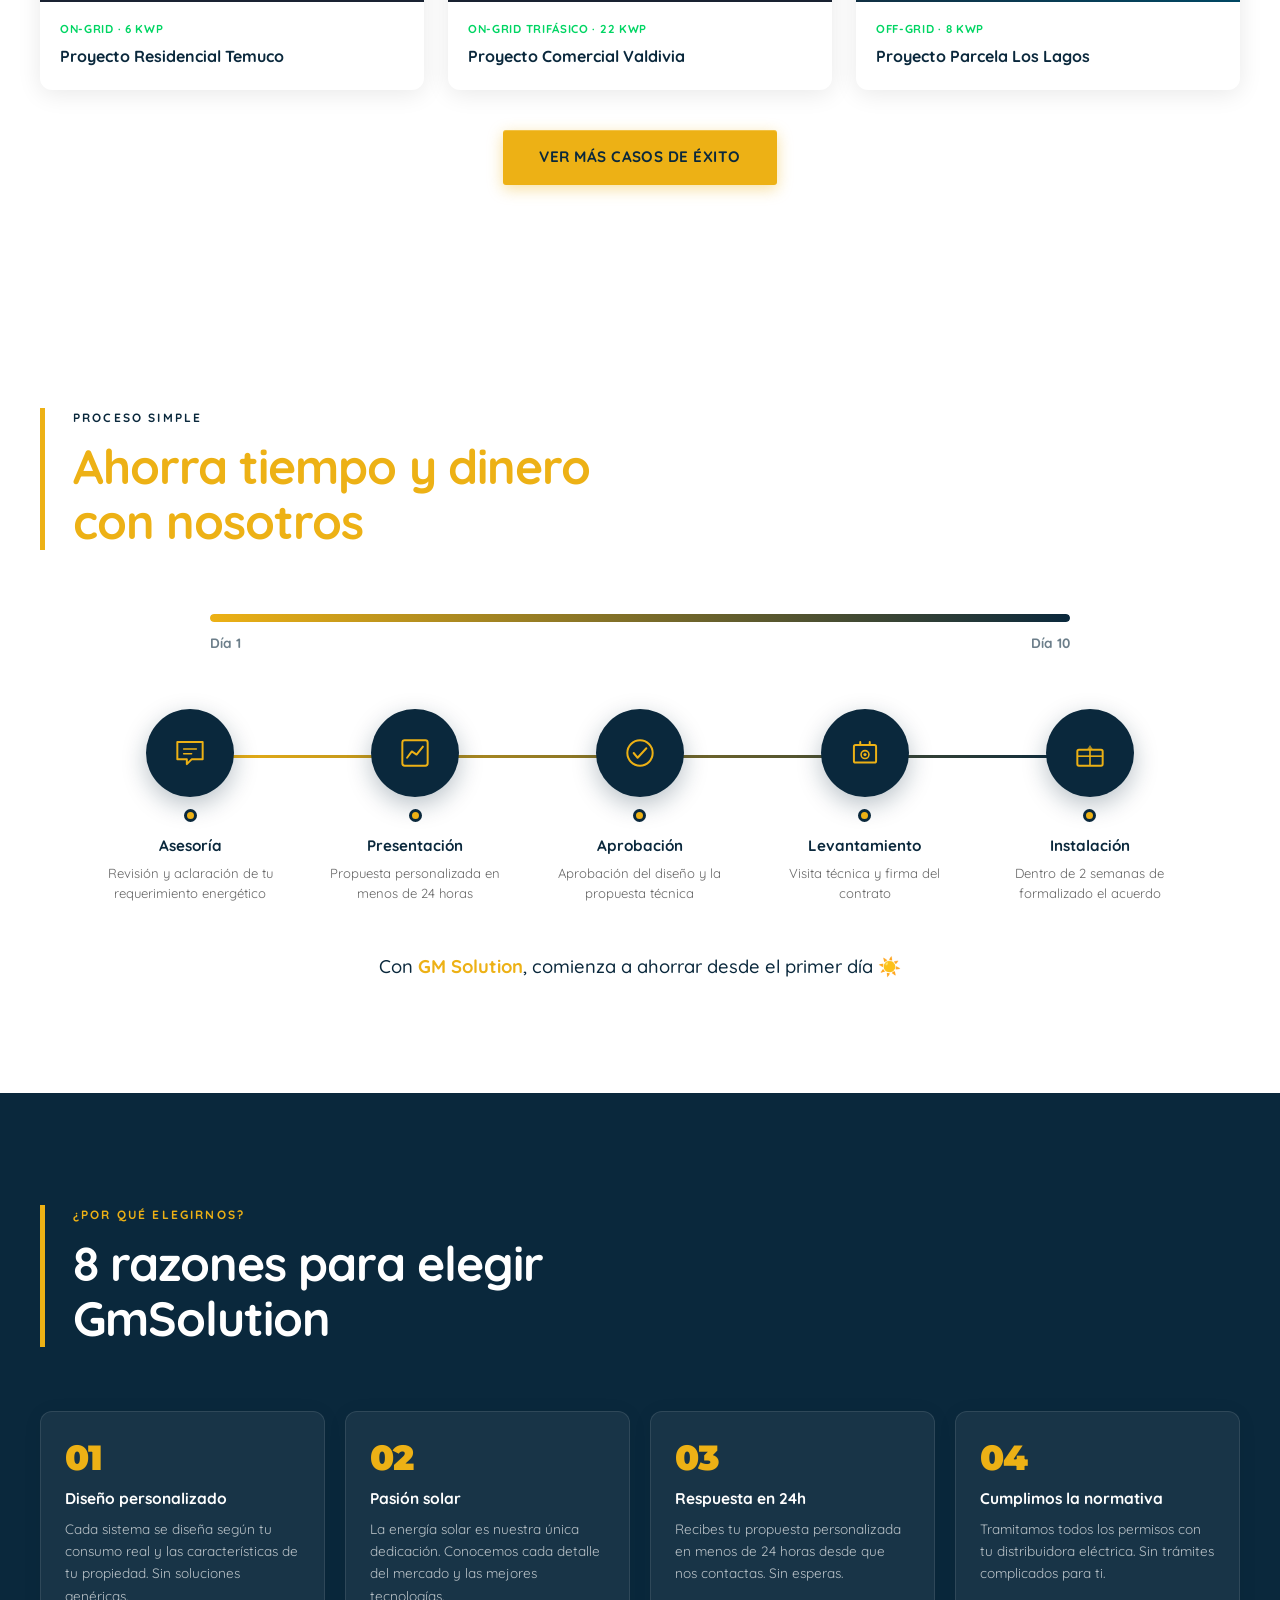
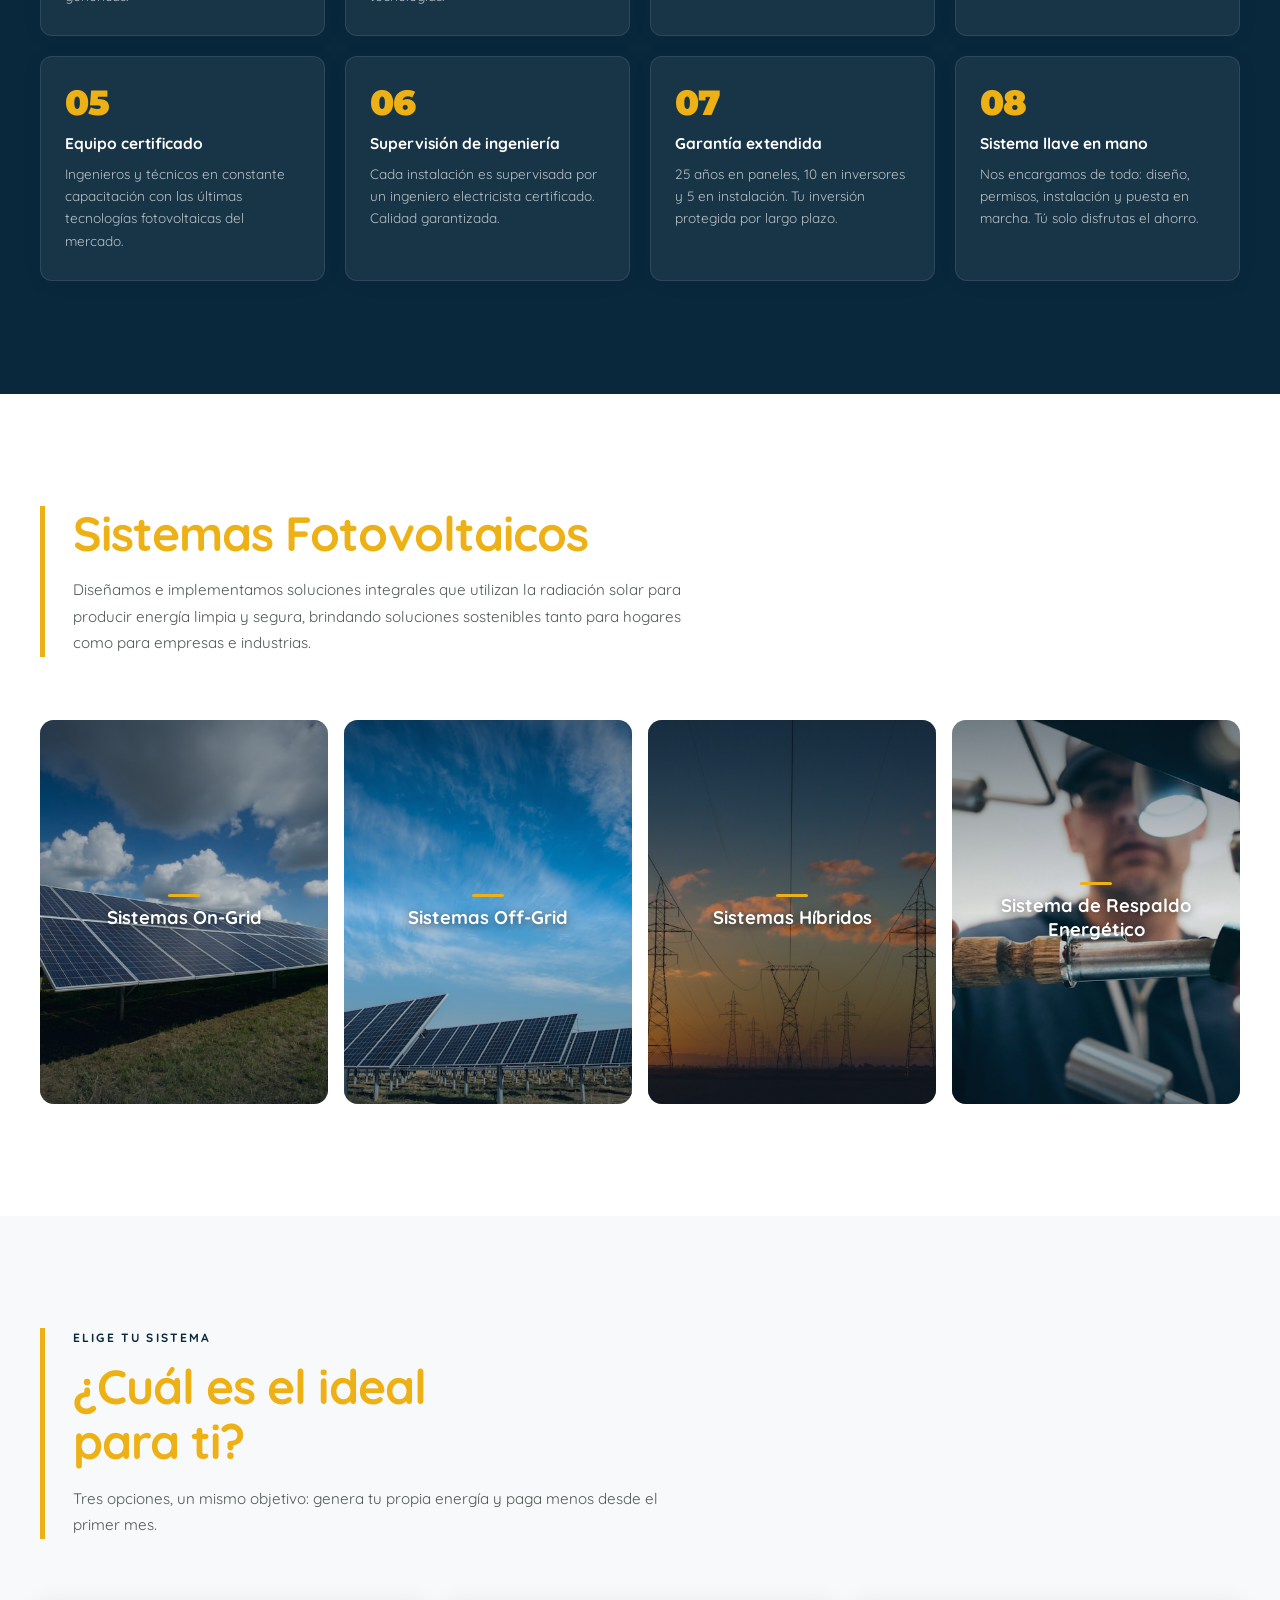
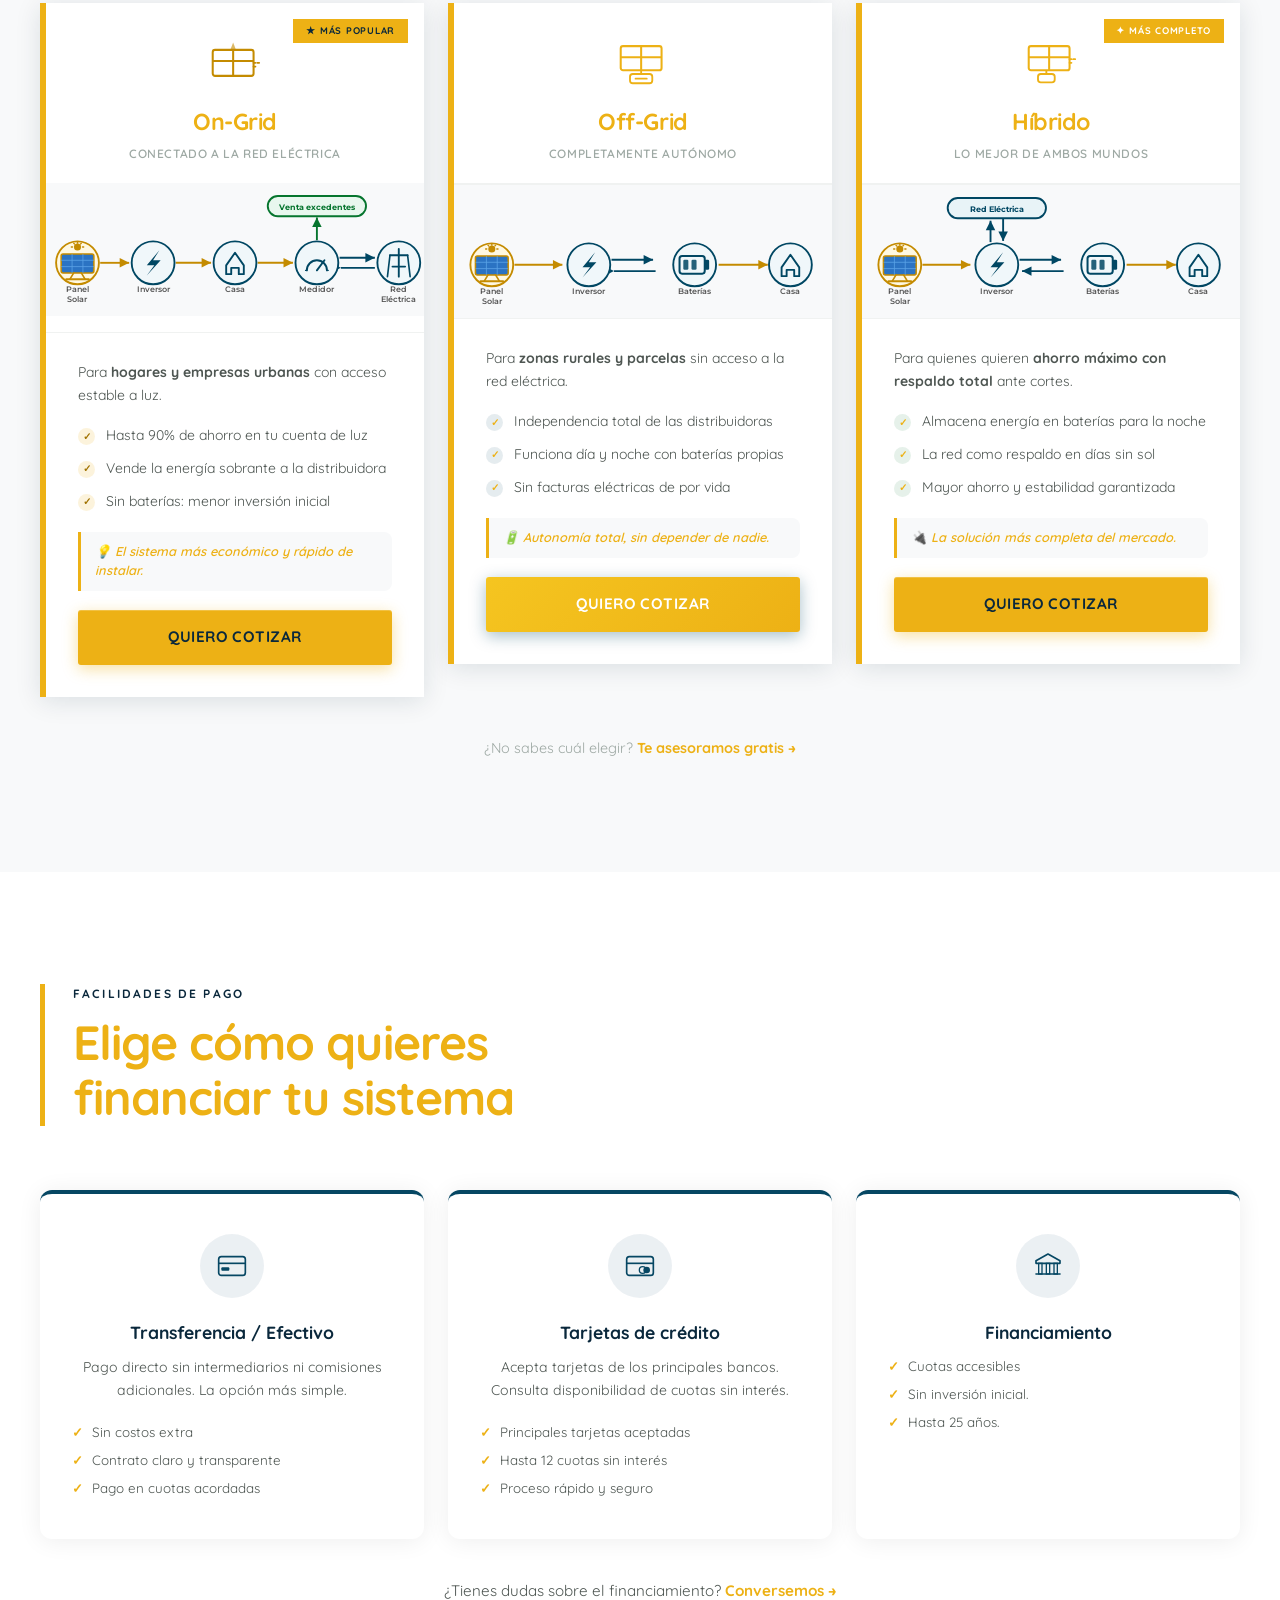
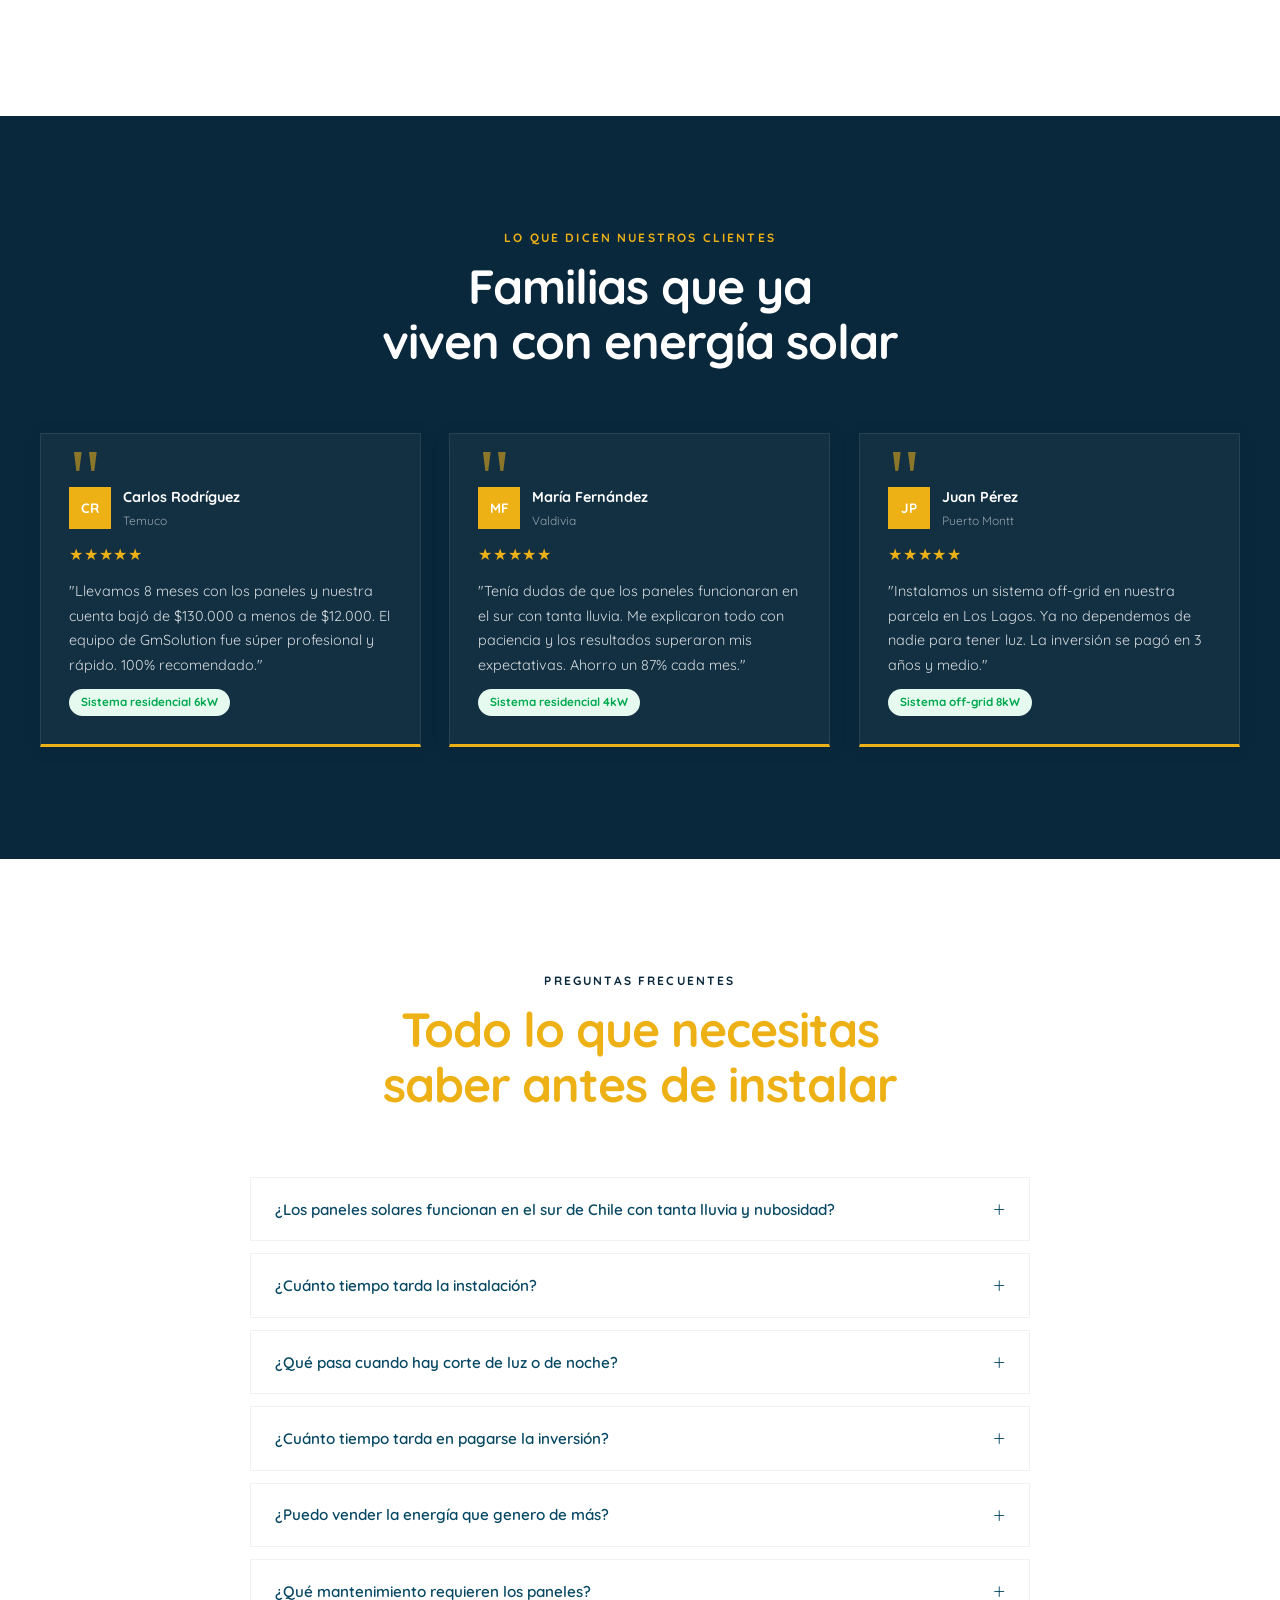
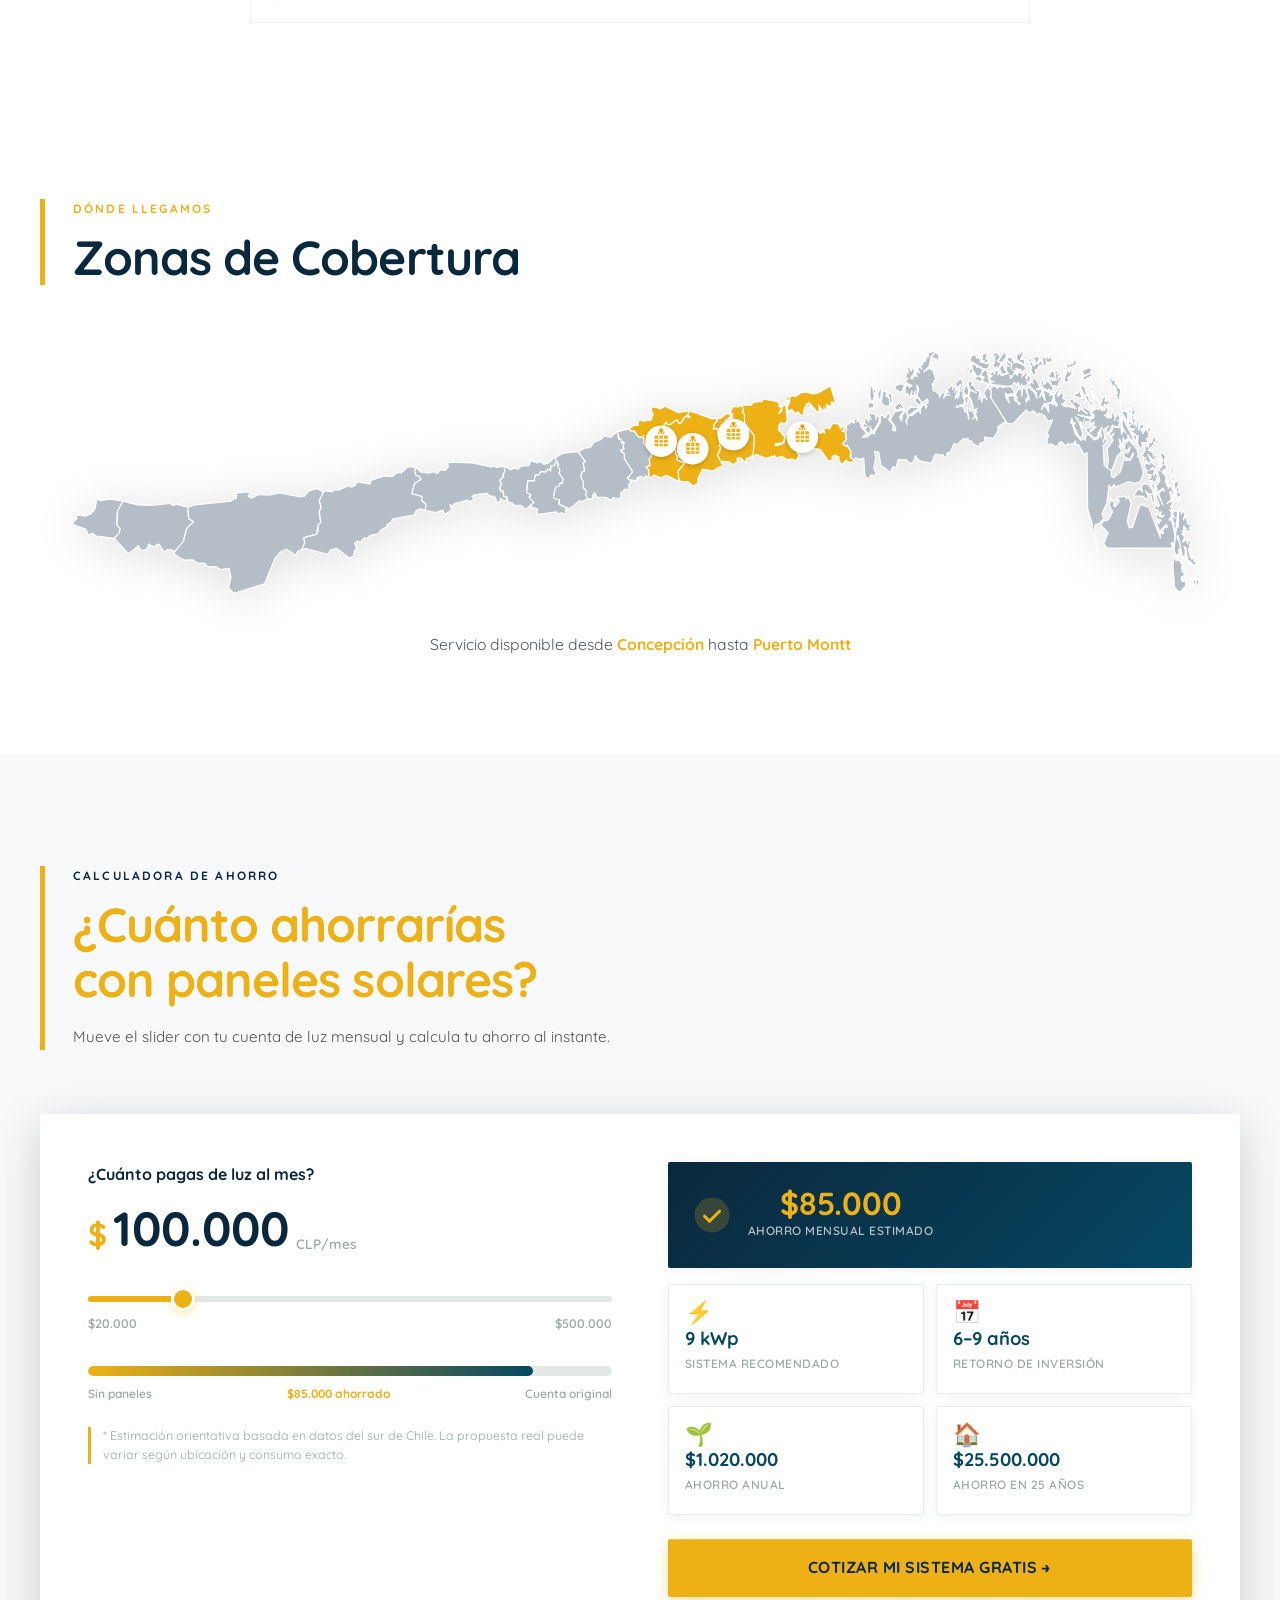
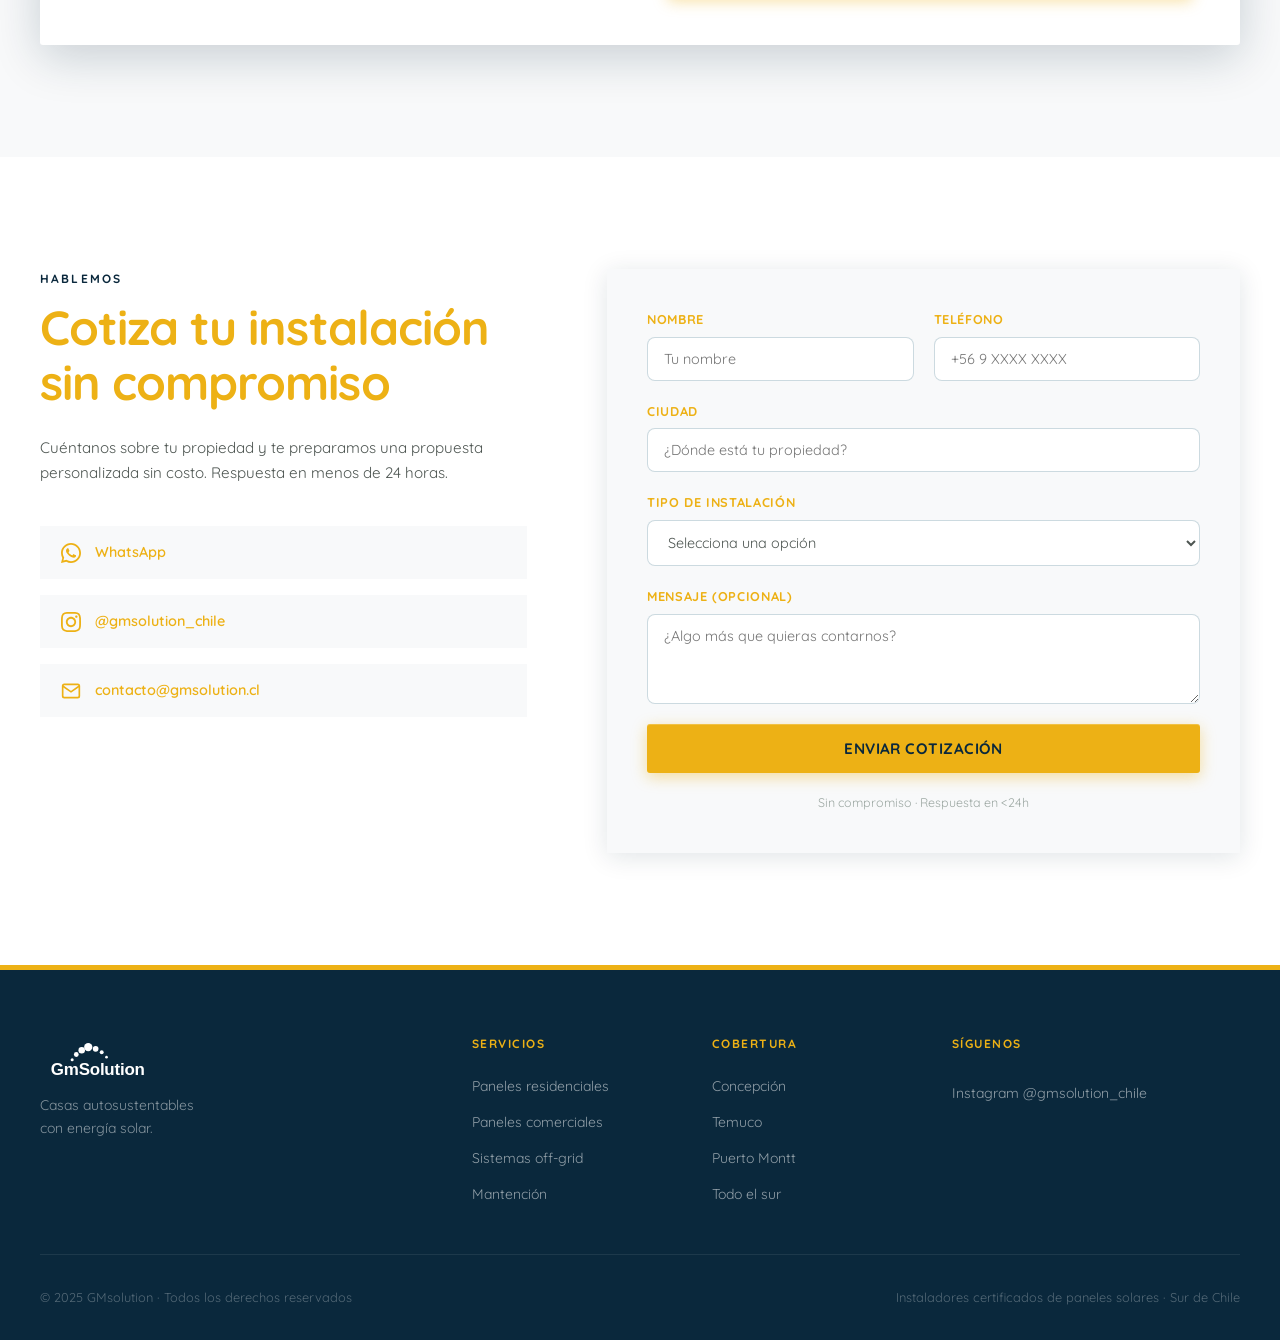
==== commit e37e4f5f: "Eliminar sección proceso 4 pasos Co-Authored-By: Claude Sonnet 4.6 <noreply@anthropic.com>" ====
--- a/index.html
+++ b/index.html
@@ -845,46 +845,6 @@
   </section>
 
   <!-- PROCESO -->
-  <section class="section" id="proceso">
-    <div class="container">
-      <div class="section-header reveal-up">
-        <p class="section-tag">¿Cómo funciona?</p>
-        <h2 class="section-title">Del contacto a la luz solar<br />en 4 pasos</h2>
-      </div>
-      <div class="process__steps">
-        <div class="process__line"></div>
-        <div class="step reveal-up">
-          <div class="step__num">01</div>
-          <div class="step__body">
-            <h3>Cotización gratuita</h3>
-            <p>Nos contactas por WhatsApp o formulario. Analizamos tu factura eléctrica y te enviamos una propuesta personalizada sin costo.</p>
-          </div>
-        </div>
-        <div class="step reveal-up">
-          <div class="step__num">02</div>
-          <div class="step__body">
-            <h3>Visita técnica</h3>
-            <p>Un ingeniero visita tu propiedad para evaluar el techo, orientación e instalación eléctrica existente.</p>
-          </div>
-        </div>
-        <div class="step reveal-up">
-          <div class="step__num">03</div>
-          <div class="step__body">
-            <h3>Instalación profesional</h3>
-            <p>Nuestro equipo certificado instala el sistema en 1–2 días. Gestionamos todos los permisos con la distribuidora eléctrica.</p>
-          </div>
-        </div>
-        <div class="step reveal-up">
-          <div class="step__num">04</div>
-          <div class="step__body">
-            <h3>Encendido y seguimiento</h3>
-            <p>Activamos tu sistema, te enseñamos a monitorearlo y te acompañamos con soporte post-instalación.</p>
-          </div>
-        </div>
-      </div>
-    </div>
-  </section>
-
   <!-- FAQ -->
   <section class="section" id="faq">
     <div class="container">
